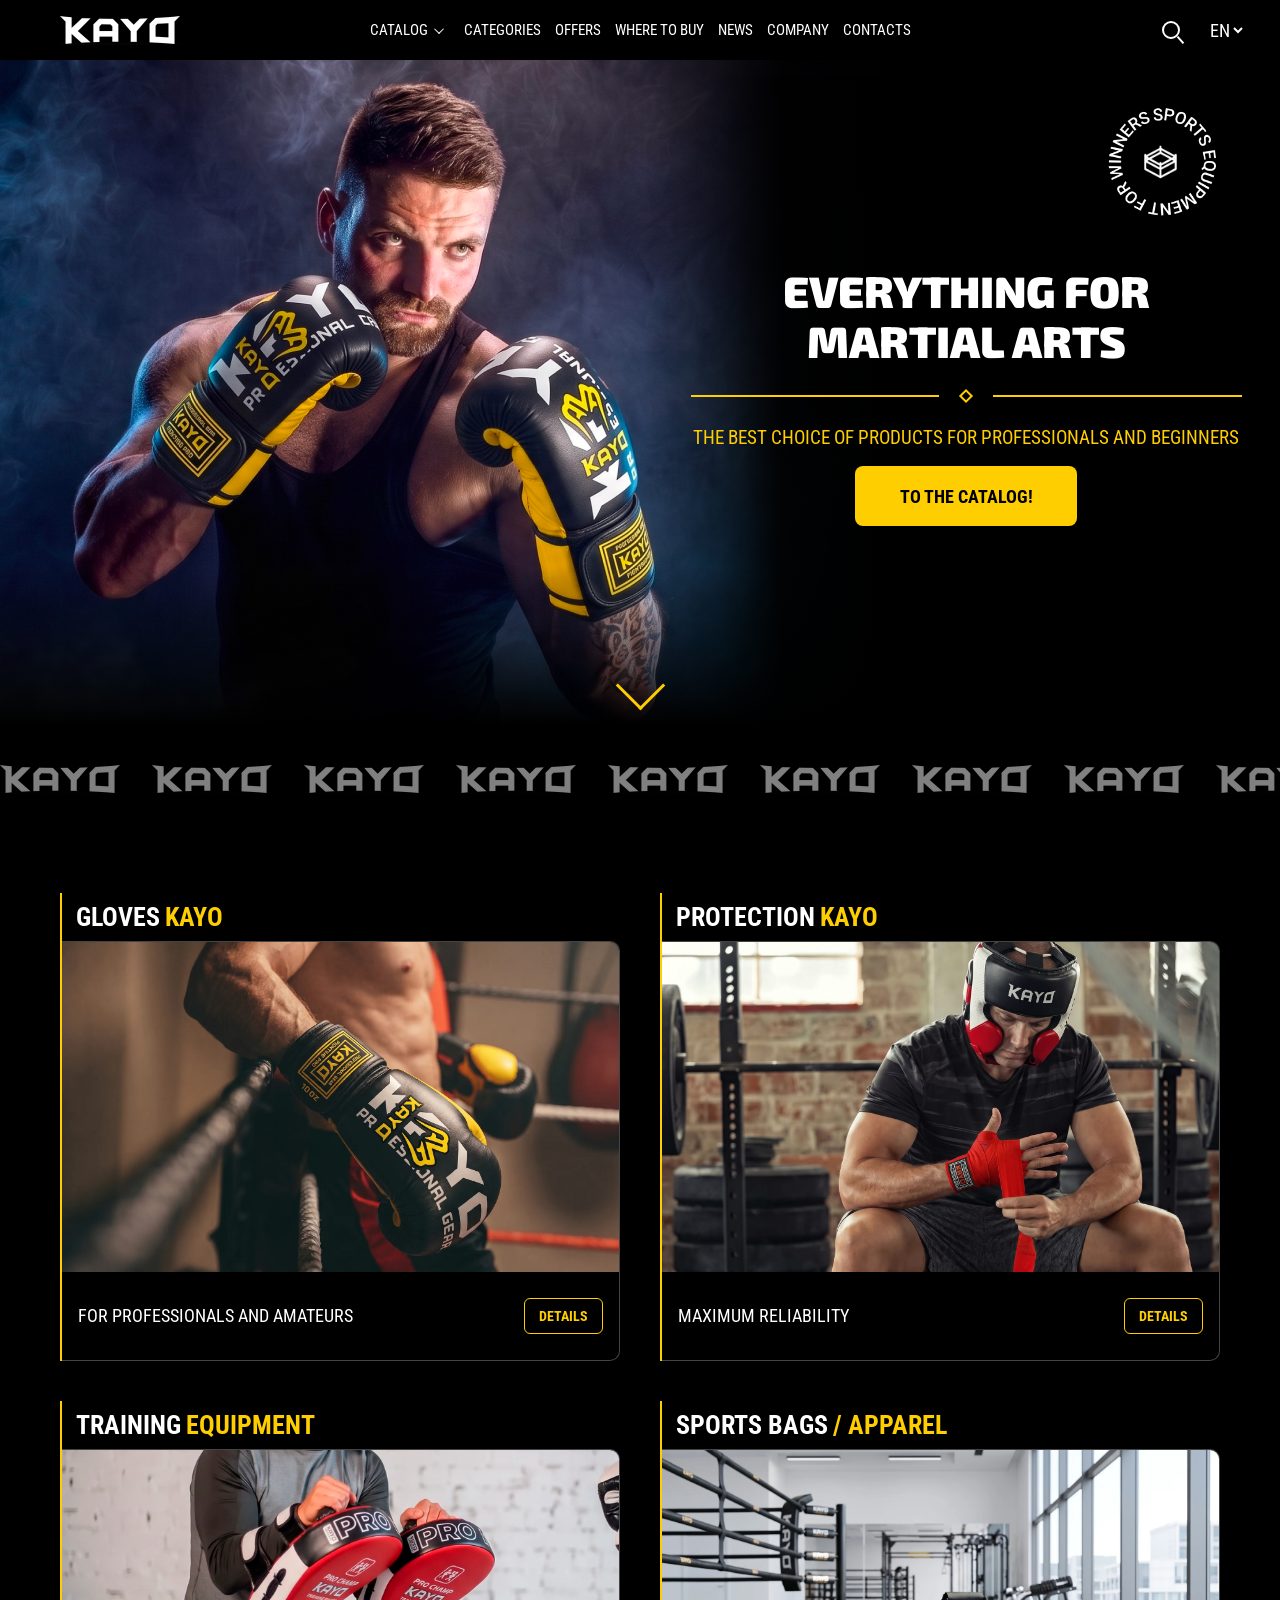
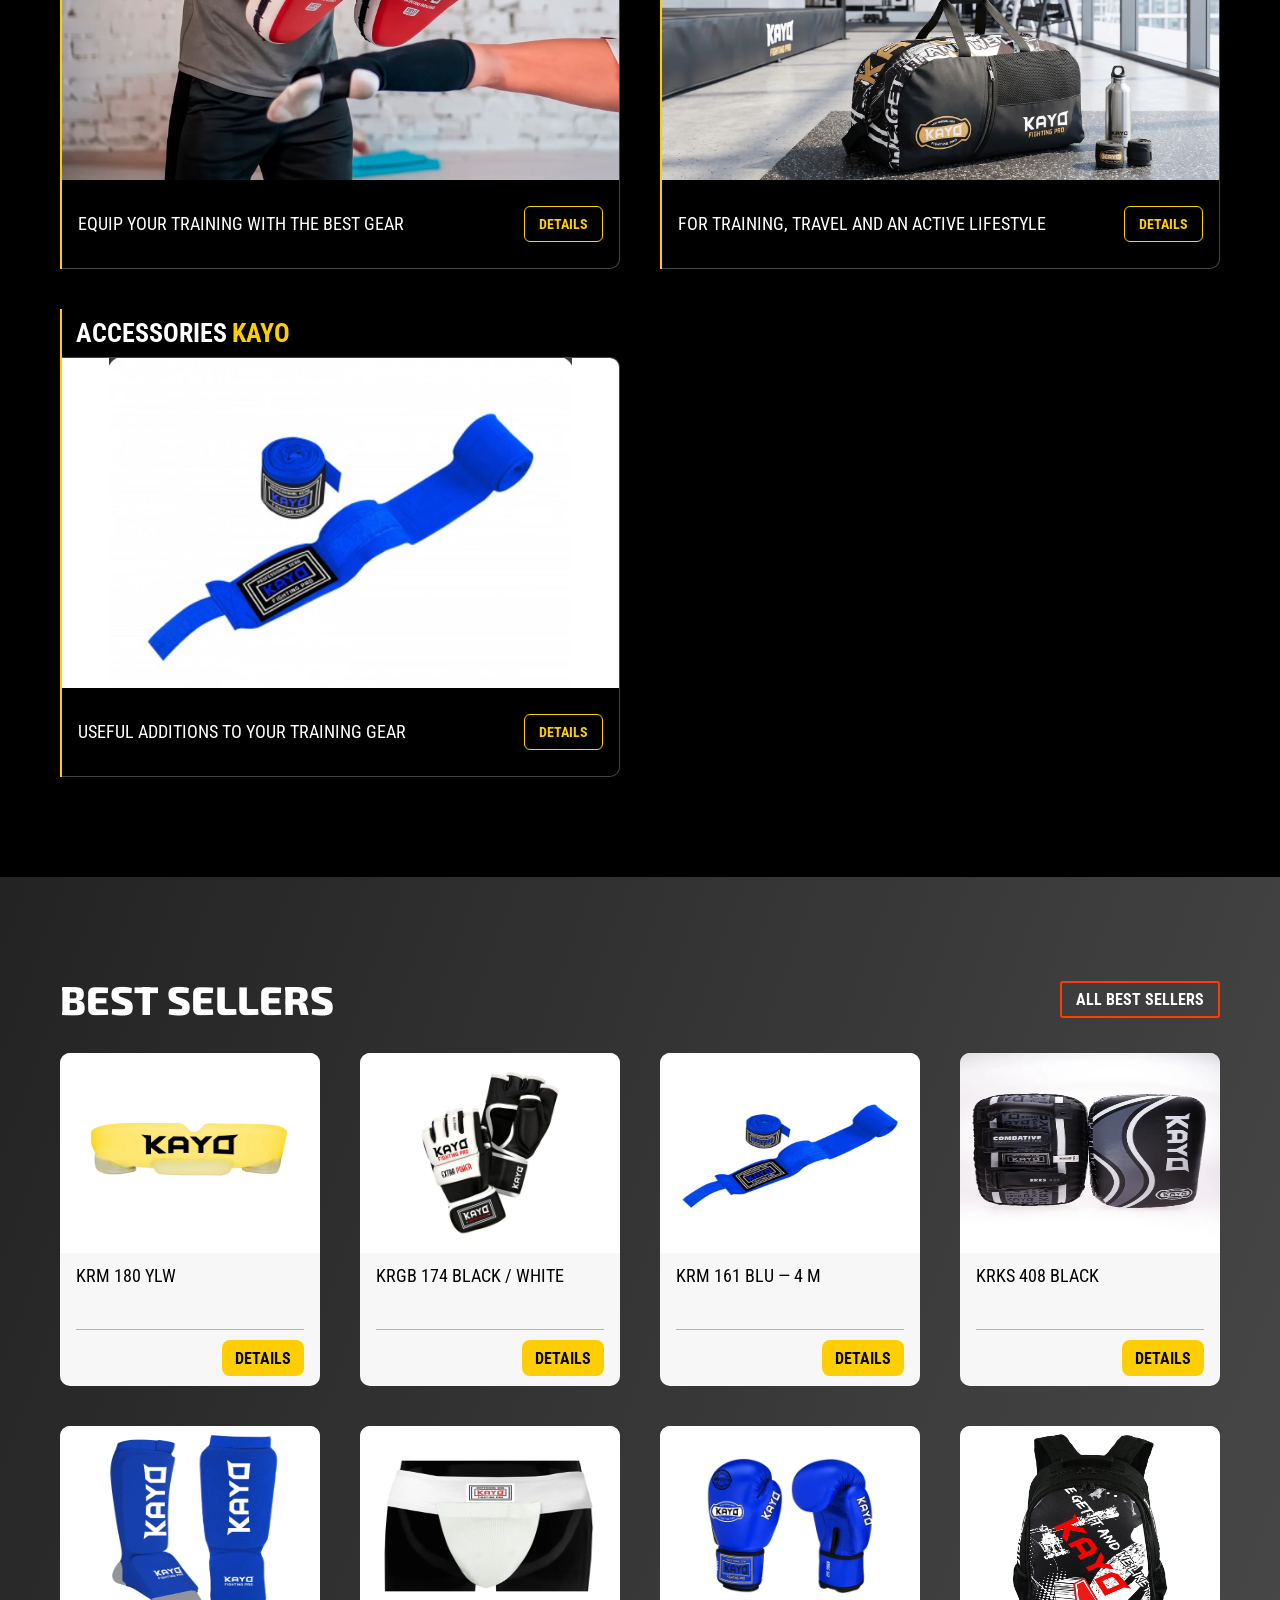
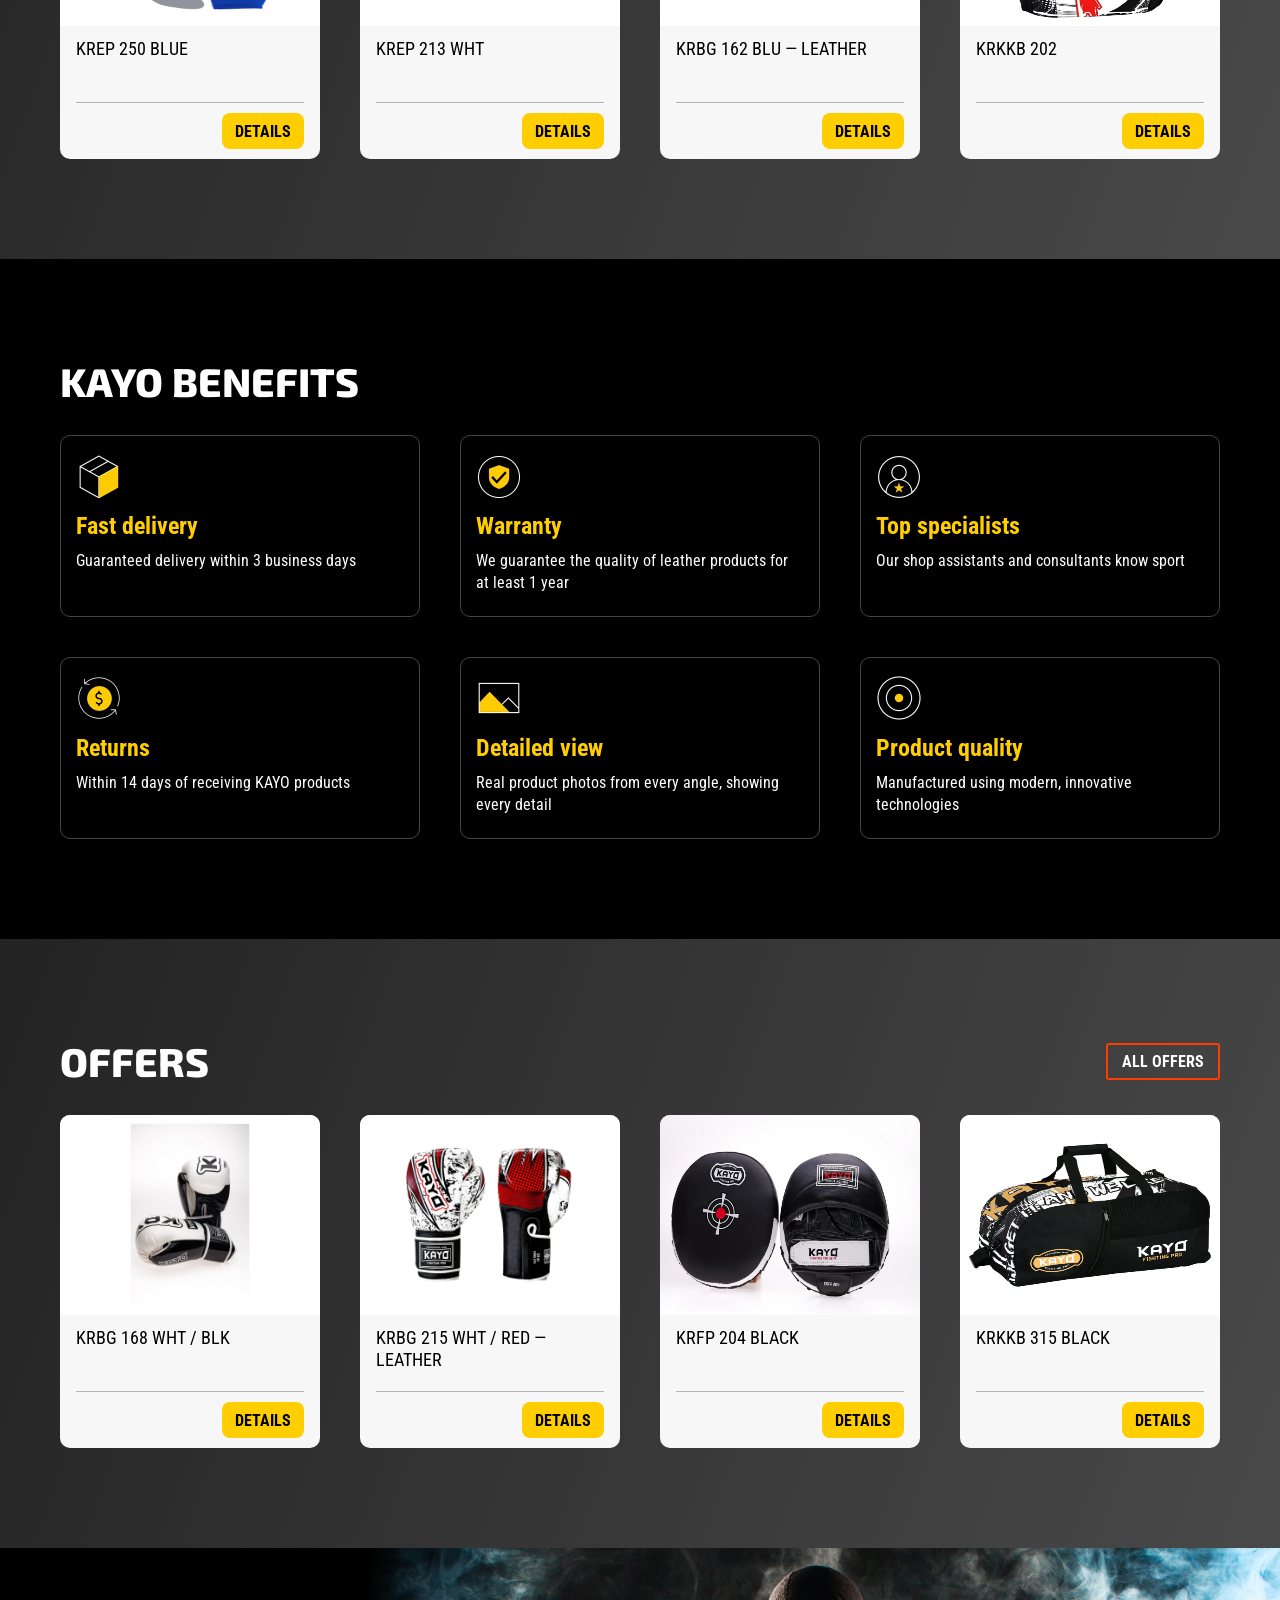
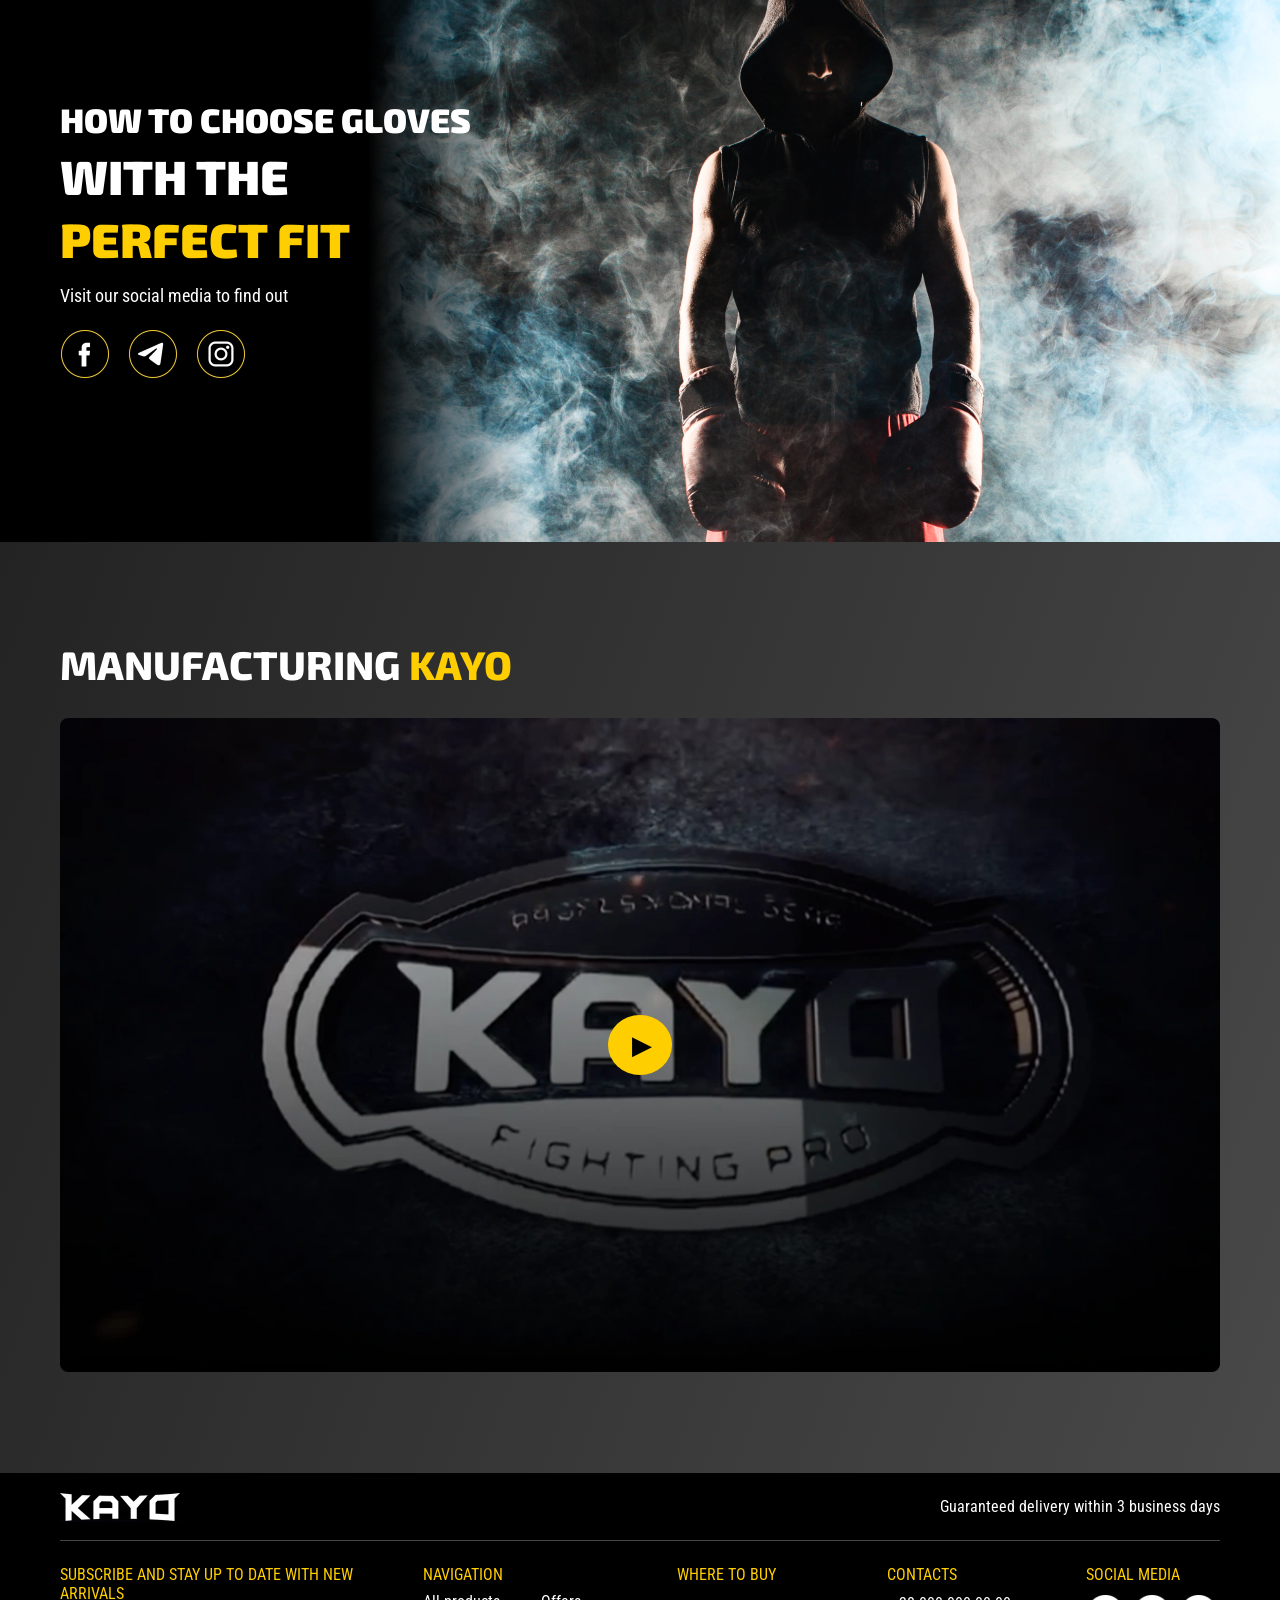
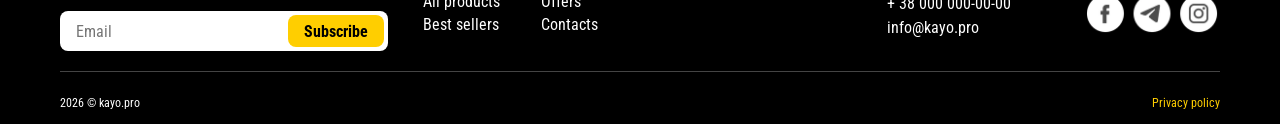
==== index.html @ 75bab612 "Update public preview from local CMS" ====
<!doctype html>
<html lang="en"><head><meta charset="UTF-8"><meta name="viewport" content="width=device-width,initial-scale=1"><title>KAYO — Fighting Pro</title><link rel="icon" href="assets/logo.webp"><link rel="preload" as="image" href="assets/figma-hero-background-clean.webp" media="(min-width: 601px)" fetchpriority="high"><link rel="preload" as="image" href="assets/figma-hero-mobile-clean.webp" media="(max-width: 600px)" fetchpriority="high"><link rel="stylesheet" href="style.css?v=4cc75f0c0b87"></head><body>
<header><a href="index.html" class="brand"><img src="assets/logo.webp" alt="KAYO" width="120" height="30" decoding="async" fetchpriority="high"></a><nav><a href="catalog.html" data-t="catalog">CATALOG</a><a href="categories.html" data-t="categoriesNav">CATEGORIES</a><a href="offers.html" data-t="sales">OFFERS</a><a href="where-to-buy.html" data-t="whereNav">WHERE TO BUY</a><a href="news.html" data-t="newsNav">NEWS</a><a href="about.html" data-t="company">COMPANY</a><a href="contact.html" data-t="contacts">CONTACTS</a></nav><span class="search" aria-hidden="true"></span><label class="language"><span class="sr-only" data-t="language">Language</span><select id="language" aria-label="Language"><option>EN</option><option>UK</option><option>CS</option><option>PL</option><option>DE</option><option>FR</option><option>ES</option></select></label><span class="hamburger" aria-hidden="true">☰</span></header>
  <main><section class="hero"><div class="ring-mark" aria-hidden="true"><img class="ring-text" decoding="async" src="assets/ring-text.png" alt=""><img class="ring-core" decoding="async" src="assets/ring-core.png" alt=""></div><div class="hero-copy"><h1><span data-t="hero1">EVERYTHING FOR</span><br><span data-t="hero2">MARTIAL ARTS</span></h1><div class="rule"><i></i></div><p data-t="heroSub">THE BEST CHOICE FOR PROFESSIONALS AND BEGINNERS</p><a class="yellow hero-cta" href="catalog.html" data-t="catalogCTA">TO CATALOG!</a></div><a href="#categories" class="down" aria-label="↓"></a></section>
<div class="marquee" aria-hidden="true"><div class="marquee-track"><div class="marquee-group"><img loading="lazy" decoding="async" src="assets/logo.webp" alt=""><img loading="lazy" decoding="async" src="assets/logo.webp" alt=""><img loading="lazy" decoding="async" src="assets/logo.webp" alt=""><img loading="lazy" decoding="async" src="assets/logo.webp" alt=""><img loading="lazy" decoding="async" src="assets/logo.webp" alt=""><img loading="lazy" decoding="async" src="assets/logo.webp" alt=""><img loading="lazy" decoding="async" src="assets/logo.webp" alt=""><img loading="lazy" decoding="async" src="assets/logo.webp" alt=""><img loading="lazy" decoding="async" src="assets/logo.webp" alt=""><img loading="lazy" decoding="async" src="assets/logo.webp" alt=""><img loading="lazy" decoding="async" src="assets/logo.webp" alt=""><img loading="lazy" decoding="async" src="assets/logo.webp" alt=""></div><div class="marquee-group"><img loading="lazy" decoding="async" src="assets/logo.webp" alt=""><img loading="lazy" decoding="async" src="assets/logo.webp" alt=""><img loading="lazy" decoding="async" src="assets/logo.webp" alt=""><img loading="lazy" decoding="async" src="assets/logo.webp" alt=""><img loading="lazy" decoding="async" src="assets/logo.webp" alt=""><img loading="lazy" decoding="async" src="assets/logo.webp" alt=""><img loading="lazy" decoding="async" src="assets/logo.webp" alt=""><img loading="lazy" decoding="async" src="assets/logo.webp" alt=""><img loading="lazy" decoding="async" src="assets/logo.webp" alt=""><img loading="lazy" decoding="async" src="assets/logo.webp" alt=""><img loading="lazy" decoding="async" src="assets/logo.webp" alt=""><img loading="lazy" decoding="async" src="assets/logo.webp" alt=""></div></div></div><section id="categories" class="categories wrap"><a class="category" id="category-gloves" href="category-gloves.html"><h3><span>Gloves</span><em>KAYO</em></h3><div class="category-body"><picture><source media="(max-width:600px)" srcset="assets/category-gloves-promo-mobile.webp"><img loading="lazy" decoding="async" src="assets/category-gloves-promo.webp" alt=""></picture><div class="category-copy"><p>For professionals and amateurs</p><span class="category-cta">Details</span></div></div></a><a class="category" id="category-protection" href="category-protection.html"><h3><span>Protection</span><em>KAYO</em></h3><div class="category-body"><picture><source media="(max-width:600px)" srcset="assets/category-protection-promo-mobile.webp"><img loading="lazy" decoding="async" src="assets/category-protection-promo.webp" alt=""></picture><div class="category-copy"><p>Maximum reliability</p><span class="category-cta">Details</span></div></div></a><a class="category" id="category-equipment" href="category-equipment.html"><h3><span>Training</span><em>equipment</em></h3><div class="category-body"><picture><source media="(max-width:600px)" srcset="assets/category-equipment-promo-mobile.webp"><img loading="lazy" decoding="async" src="assets/category-equipment-promo.webp" alt=""></picture><div class="category-copy"><p>Equip your training with the best gear</p><span class="category-cta">Details</span></div></div></a><a class="category" id="category-bags" href="category-bags.html"><h3><span>Sports bags</span><em>/ apparel</em></h3><div class="category-body"><picture><source media="(max-width:600px)" srcset="assets/category-bags-promo-mobile.webp"><img loading="lazy" decoding="async" src="assets/category-bags-promo.webp" alt=""></picture><div class="category-copy"><p>For training, travel and an active lifestyle</p><span class="category-cta">Details</span></div></div></a><a class="category" id="category-accessories" href="category-accessories.html"><h3><span>Accessories</span><em>KAYO</em></h3><div class="category-body"><picture><source media="(max-width:600px)" srcset="assets/product-2.webp"><img loading="lazy" decoding="async" src="assets/product-2.webp" alt=""></picture><div class="category-copy"><p>Useful additions to your training gear</p><span class="category-cta">Details</span></div></div></a></section>
<section id="hits" class="products gradient"><div class="wrap"><div class="section-heading"><h2 data-t="hits">Best sellers</h2><a class="outline" href="catalog.html" data-t="allHits">All best sellers</a></div><div class="product-grid" id="hit-cards" tabindex="0"><article class="product"><img loading="lazy" decoding="async" src="assets/product-0.webp" alt=""><div class="product-info"><p>KAYO yellow mouthguard</p><div class="product-action"><a class="yellow" href="catalog.html?product=catalog-protection-krm-180-ylw#protection">Details</a></div></div></article><article class="product"><img loading="lazy" decoding="async" src="assets/product-1.webp" alt=""><div class="product-info"><p>MMA, hand-to-hand, synthetic leather</p><div class="product-action"><a class="yellow" href="catalog.html?product=catalog-gloves-krgb-174-blk-wht-mma#gloves">Details</a></div></div></article><article class="product"><img loading="lazy" decoding="async" src="assets/product-2.webp" alt=""><div class="product-info"><p>Blue cotton boxing hand wraps</p><div class="product-action"><a class="yellow" href="catalog.html?product=catalog-protection-krm-161-blu#protection">Details</a></div></div></article><article class="product"><img loading="lazy" decoding="async" src="assets/product-3.webp" alt=""><div class="product-info"><p>Black synthetic leather kick pad</p><div class="product-action"><a class="yellow" href="catalog.html?product=catalog-equipment-krks-408#equipment">Details</a></div></div></article><article class="product"><img loading="lazy" decoding="async" src="assets/product-4.webp" alt=""><div class="product-info"><p>Blue shin and instep guards</p><div class="product-action"><a class="yellow" href="catalog.html?product=catalog-protection-krep-250-blue#protection">Details</a></div></div></article><article class="product"><img loading="lazy" decoding="async" src="assets/product-5.webp" alt=""><div class="product-info"><p>Groin guard for taekwondo</p><div class="product-action"><a class="yellow" href="catalog.html?product=catalog-protection-krep-213-wht#protection">Details</a></div></div></article><article class="product"><img loading="lazy" decoding="async" src="assets/product-6.webp" alt=""><div class="product-info"><p>Competition boxing gloves</p><div class="product-action"><a class="yellow" href="catalog.html?product=catalog-gloves-krbg-162-blu-leather#gloves">Details</a></div></div></article><article class="product"><img loading="lazy" decoding="async" src="assets/product-7.webp" alt=""><div class="product-info"><p>KAYO black backpack</p><div class="product-action"><a class="yellow" href="catalog.html?product=catalog-bags-krkkb-202#bags">Details</a></div></div></article></div></div></section>
<section class="benefits wrap"><h2 data-t="benefits">KAYO benefits</h2><div class="benefit-grid" tabindex="0"><article class="benefit"><img loading="lazy" decoding="async" src="assets/benefit-0.webp" alt=""><h3>Fast delivery</h3><p>Guaranteed delivery within 3 business days</p></article><article class="benefit"><img loading="lazy" decoding="async" src="assets/benefit-1.webp" alt=""><h3>Warranty</h3><p>We guarantee the quality of leather products for at least 1 year</p></article><article class="benefit"><img loading="lazy" decoding="async" src="assets/benefit-2.webp" alt=""><h3>Top specialists</h3><p>Our shop assistants and consultants know sport</p></article><article class="benefit"><img loading="lazy" decoding="async" src="assets/benefit-3.webp" alt=""><h3>Returns</h3><p>Within 14 days of receiving KAYO products</p></article><article class="benefit"><img loading="lazy" decoding="async" src="assets/benefit-4.webp" alt=""><h3>Detailed view</h3><p>Real product photos from every angle, showing every detail</p></article><article class="benefit"><img loading="lazy" decoding="async" src="assets/benefit-5.webp" alt=""><h3>Product quality</h3><p>Manufactured using modern, innovative technologies</p></article></div></section>
<section id="sales" class="products gradient"><div class="wrap"><div class="section-heading"><h2 data-t="sales">Offers</h2><a class="outline" href="offers.html" data-t="allSales">All offers</a></div><div class="product-grid" id="sale-cards" tabindex="0"><article class="product"><img loading="lazy" decoding="async" src="assets/catalog-gloves/krbg-168-wht-blk.webp" alt="KRBG 168 WHT / BLK"><div class="product-info"><p>KRBG 168 WHT / BLK</p><div class="product-action"><a class="yellow" href="catalog.html?product=catalog-gloves-krbg-168-wht-blk#gloves">Details</a></div></div></article><article class="product"><img loading="lazy" decoding="async" src="assets/catalog-gloves/krbg-215-wht-red-leather.webp" alt="KRBG 215 WHT / RED — LEATHER"><div class="product-info"><p>KRBG 215 WHT / RED — LEATHER</p><div class="product-action"><a class="yellow" href="catalog.html?product=catalog-gloves-krbg-215-wht-red-leather#gloves">Details</a></div></div></article><article class="product"><img loading="lazy" decoding="async" src="assets/catalog-equipment/krfp-204.webp" alt="KRFP 204 BLACK"><div class="product-info"><p>KRFP 204 BLACK</p><div class="product-action"><a class="yellow" href="catalog.html?product=catalog-equipment-krfp-204#equipment">Details</a></div></div></article><article class="product"><img loading="lazy" decoding="async" src="assets/catalog-bags/krkkb-315.webp" alt="KRKKB 315 BLACK"><div class="product-info"><p>KRKKB 315 BLACK</p><div class="product-action"><a class="yellow" href="catalog.html?product=catalog-bags-krkkb-315#bags">Details</a></div></div></article></div></div></section>
<section class="story"><div class="story-copy"><h2><span data-t="story1">How to choose gloves</span><br><span data-t="story2">with the</span><br><em data-t="story3">perfect fit</em></h2><p data-t="storySub">Visit our social media to find out</p><picture><source media="(max-width:600px)" srcset="assets/social-mobile.webp"><img loading="lazy" decoding="async" src="assets/social.webp" alt="Facebook · Telegram · Instagram"></picture></div></section>
<section id="production" class="production gradient"><div class="wrap"><h2><span data-t="production">Manufacturing</span> <em>KAYO</em></h2><div class="video" role="img" data-alt="videoTBD"><img loading="lazy" decoding="async" src="assets/video.webp" alt="KAYO Fighting Pro"></div></div></section></main>
<footer class="wrap" id="contacts"><div class="footer-top"><picture><source media="(max-width:600px)" srcset="assets/footer-logo.webp"><img loading="lazy" decoding="async" src="assets/logo.webp" alt="KAYO"></picture><p data-t="deliveryText">Guaranteed delivery within 3 business days</p></div><div class="footer-main"><div class="subscribe"><p data-t="subscribeTitle">Subscribe and stay up to date with new arrivals</p><div class="email"><input type="email" data-placeholder="email" aria-label="Email"><button type="button" class="yellow" disabled data-t="subscribe">Subscribe</button></div></div><div class="footer-nav"><h3 data-t="navigation">Navigation</h3><div><a href="catalog.html" data-t="allProducts">All products</a><a href="offers.html" data-t="sales">OFFERS</a><a href="#hits" data-t="hits">Best sellers</a><a href="#contacts" data-t="contacts">CONTACTS</a></div></div><div class="where"><h3><a href="where-to-buy.html" data-t="whereNav">Where to buy</a></h3></div><div class="contact"><h3 data-t="contacts">Contacts</h3><p>+ 38 000 000-00-00<br>info@kayo.pro</p></div><div class="social-footer"><h3 data-t="social">Social media</h3><img loading="lazy" decoding="async" src="assets/social-footer.webp" alt="Facebook · Telegram · Instagram"></div></div><div class="footer-bottom"><span>2026 © kayo.pro</span><span data-t="privacy">Privacy policy</span></div></footer><script defer src="offers-data.js?v=32c1d04781d4"></script><script src="cms-data.js?v=5683683649b1"></script><script defer src="app.js?v=4a41f36359a1"></script><script defer src="navigation.js?v=30a6746190f9"></script></body></html>
---- style.css ----
*{box-sizing:border-box}html{scroll-behavior:smooth}body{margin:0;background:#000;color:#fff;font-family:'Arial Narrow','Roboto Condensed',Arial,sans-serif;font-stretch:condensed}a{color:inherit;text-decoration:none}button,input,select{font:inherit}button:disabled{opacity:1;color:#000;cursor:default}em{font-style:normal;color:#ffce00}h1,h2,h3,p{margin:0}h2{font-family:Bahnschrift,'Arial Narrow',Arial,sans-serif;font-size:40px;font-weight:700;text-transform:uppercase;line-height:1.2}.wrap{width:calc(100% - 120px);max-width:1500px;margin:auto}.gradient{background:linear-gradient(110deg,#232323,#494949)}header{height:60px;padding:0 34px 0 60px;display:flex;align-items:center;gap:25px;background:#000}header .brand{margin-right:auto;line-height:0}header nav{display:flex;gap:23px;align-items:center;text-transform:uppercase;white-space:nowrap;font-size:18px}.language select{background:#000;color:white;border:0;padding:5px 0;cursor:pointer;font-size:18px}.hamburger{display:none}.search{width:18px;height:18px;border:2px solid #fff;border-radius:50%;position:relative;margin-right:8px}.search:after{content:'';width:9px;height:2px;background:white;position:absolute;transform:rotate(48deg);right:-7px;bottom:-4px}.hero{height:710px;position:relative;background:url('assets/hero.webp') left top/887px 651px no-repeat}.ring{position:absolute;right:7%;top:85px;width:47px;height:46px}.hero-copy{position:absolute;right:60px;top:200px;width:548px;text-align:center}.hero h1{font-family:Bahnschrift,'Arial Narrow',Arial,sans-serif;font-weight:900;font-size:50px;line-height:1.08;text-transform:uppercase}.rule{height:2px;background:#ffcf00;margin:25px 0}.rule i{position:relative;display:block;background:#000;width:48px;height:14px;margin:auto;top:-6px}.rule i:after{content:'';width:8px;height:8px;border:2px solid #ffce00;display:block;transform:rotate(45deg);position:absolute;left:18px;top:1px}.hero p{font-size:20px;line-height:1.25;color:#ffce00;text-transform:uppercase;margin-bottom:16px}.yellow{background:#ffce00;border:0;border-radius:8px;color:#000;font-weight:700;display:inline-flex;align-items:center;justify-content:center}.hero-cta{min-width:222px;min-height:60px;padding:10px 20px;font-size:18px;text-transform:uppercase}.down{position:absolute;bottom:22px;left:calc(50% - 17px);width:35px;height:35px;transform:rotate(45deg);border-bottom:3px solid #ffce00;border-right:3px solid #ffce00}.marquee{height:108px;display:flex;align-items:center;justify-content:space-around;overflow:hidden;gap:32px;padding:0 16px}.marquee img{width:120px;opacity:.5;flex:none}.categories{display:grid;grid-template-columns:repeat(3,minmax(0,1fr));gap:40px;padding-top:60px;padding-bottom:100px}.category{border-left:2px solid #ffce00;min-width:0}.category h3{height:48px;font-size:26px;text-transform:uppercase;display:flex;align-items:center;gap:5px;padding-left:14px;white-space:nowrap;font-weight:700}.category-body{height:290px;border:1px solid #444;border-left:0;border-radius:0 10px 10px 0;overflow:hidden;background:#000}.category img{display:block;width:100%;height:240px;object-fit:fill}.category p{font-size:18px;line-height:22px;text-transform:uppercase;padding:0 14px;min-height:48px;display:flex;align-items:center}.category .mobile-copy{display:none}.products{padding:100px 0}.section-heading{display:flex;align-items:center;justify-content:space-between;margin-bottom:32px;gap:12px}.outline{border:2px solid #ff3d00;border-radius:3px;padding:7px 14px;font-weight:700;font-size:16px;text-transform:uppercase;white-space:nowrap}.product-grid{display:grid;grid-template-columns:repeat(4,minmax(0,1fr));gap:40px}.product{border-radius:10px;overflow:hidden;background:#f7f7f7;color:#000;min-width:0;position:relative}.product img{width:100%;height:200px;object-fit:fill;display:block;background:#fff}.product-info{height:133px;padding:12px 16px 10px;display:flex;flex-direction:column}.product p{font-size:18px;line-height:22px;text-transform:uppercase;min-height:56px}.product-action{border-top:1px solid #b5b5b5;padding-top:10px;display:flex;justify-content:flex-end;margin-top:auto}.product-action span{font-size:16px;min-height:36px;padding:6px 13px;text-transform:uppercase}.benefits{padding-top:100px;padding-bottom:100px}.benefits h2{margin-bottom:32px}.benefit-grid{display:grid;grid-template-columns:repeat(3,minmax(0,1fr));gap:40px}.benefit{height:182px;border:1px solid #444;border-radius:10px;padding:18px 15px}.benefit img{display:block;width:47px;height:46px;margin-bottom:14px}.benefit h3{color:#ffce00;font-size:24px;margin-bottom:12px;line-height:1}.benefit p{font-size:16px;line-height:22px}.story{height:594px;background:#000 url('assets/story.webp') right top/auto 594px no-repeat;position:relative}.story-copy{position:absolute;left:60px;top:135px;text-align:center;width:443px}.story h2{font-family:Bahnschrift,'Arial Narrow',sans-serif;font-size:48px;line-height:1.3;font-weight:900}.story h2>span:first-child{font-size:36px}.story p{font-size:18px;margin:15px 0 24px}.story picture img{width:187px;height:50px;object-fit:contain}.production{padding:100px 0}.production h2{margin-bottom:32px}.video img{display:block;width:100%;aspect-ratio:1246/703;object-fit:cover;border-radius:8px}footer{font-size:16px}.footer-top{min-height:102px;display:flex;align-items:center;gap:30px;border-bottom:1px solid #444}.footer-top picture img{width:120px;display:block}.footer-top p{margin-left:auto}.footer-main{display:grid;grid-template-columns:1.5fr 1fr .8fr .75fr .6fr;gap:35px;padding:24px 0 20px;border-bottom:1px solid #444}footer h3, .subscribe>p{font-size:16px;font-weight:400;text-transform:uppercase;color:#ffce00;margin-bottom:8px}.email{height:40px;border-radius:8px;background:#fff;display:flex;padding:4px}.email input{width:0;flex:1;min-width:0;border:0;padding-left:12px;background:white}.email button{padding:0 16px;font-size:16px}.footer-nav>div{display:grid;grid-template-columns:1fr 1fr;gap:4px 16px}.contact p{line-height:24px}.social-footer img{width:137px;height:42px;object-fit:contain}.footer-bottom{display:flex;justify-content:space-between;padding:24px 0 32px;font-size:12px}.footer-bottom span:last-child{color:#ffce00}.sr-only{position:absolute;width:1px;height:1px;padding:0;overflow:hidden;clip:rect(0,0,0,0)}:focus-visible{outline:2px solid #ffce00;outline-offset:4px}
@media(min-width:601px) and (max-width:1150px){header{padding:0 30px;gap:15px}header nav{gap:12px;font-size:14px}.wrap{width:calc(100% - 60px)}.hero-copy{right:30px;width:48%;top:200px}.hero h1{font-size:40px}.hero{background-size:auto 651px;background-position:-130px top}.category h3{font-size:20px}.categories{gap:24px}.category p{font-size:16px}.product-grid{gap:20px}.product p{font-size:16px}.benefit-grid{gap:20px}.benefit{height:auto;min-height:182px}.footer-main{gap:16px}.footer-top{gap:20px}.footer-top p{max-width:40%}.story-copy{left:30px;width:40%}.story h2{font-size:40px}}
@media(max-width:600px){.wrap{width:calc(100% - 32px)}header{height:58px;padding:0 16px;gap:24px}header nav{display:none}.brand img{width:120px;height:30px}.language{order:1}.search{order:2;margin:0}.hamburger{display:block;order:3;font-size:26px;line-height:1}.hero{height:568px;background-image:linear-gradient(to bottom,transparent 180px,#000 460px),url('assets/figma-hero-mobile-clean.webp');background-size:100% 470px,100% auto;background-position:top;background-repeat:no-repeat}.ring{width:33px;height:33px;right:48px;top:40px}.hero-copy{left:16px;right:16px;width:auto;top:274px}.hero h1{font-size:30px;line-height:1.24}.rule{margin:12px 0 15px}.hero p{font-size:18px;line-height:22px;max-width:320px;margin:0 auto 16px}.hero-cta{min-height:60px}.down{bottom:32px}.marquee{height:86px;gap:32px;justify-content:flex-start}.marquee img{width:84px}.categories{display:flex;flex-direction:column;gap:30px;padding-top:40px;padding-bottom:60px}.category h3{height:48px;font-size:26px;padding-left:14px;gap:4px}.category-body{height:258px}.category img{height:210px;object-fit:fill}.category p{height:48px;font-size:18px;line-height:22px;padding:0 14px}.category .desktop-copy{display:none}.category .mobile-copy{display:flex}.products{padding:54px 0 58px}.section-heading{margin-bottom:12px;gap:8px}h2{font-size:28px}.outline{font-size:16px;padding:5px 4px;line-height:16px}.product-grid{display:flex;gap:10px;overflow-x:auto;scrollbar-width:none;margin-right:-16px;padding-right:16px;scroll-snap-type:x mandatory}.product-grid::-webkit-scrollbar,.benefit-grid::-webkit-scrollbar{display:none}.product{flex:0 0 260px;scroll-snap-align:start}.product img{height:200px;object-fit:fill}.product-info{height:125px;padding:12px 15px 10px}.product p{font-size:18px;line-height:22px}.product-action{padding-top:10px}#hits .product{border:1px solid #ffce00}#hits .product-info{height:124px}#hits .product img{height:199px}.benefits{padding-top:54px;padding-bottom:58px}.benefits h2{margin-bottom:12px}.benefit-grid{display:flex;overflow-x:auto;gap:10px;scrollbar-width:none;margin-right:-16px;padding-right:16px;scroll-snap-type:x mandatory}.benefit{flex:0 0 314px;height:182px;scroll-snap-align:start;padding:18px 15px}.benefit h3{font-size:24px}.story{height:796px;background-image:linear-gradient(to bottom,transparent 280px,#000 470px),url('assets/story-mobile.webp');background-position:top;background-size:100% 550px,100% auto;background-repeat:no-repeat}.story-copy{left:16px;right:16px;width:auto;top:386px}.story h2{font-size:42px;line-height:1.25}.story h2>span:first-child{font-size:29px}.story p{margin:12px 0 16px;font-size:18px}.story picture img{width:169px;height:50px}.production{padding:54px 0 58px}.production h2{font-size:28px;white-space:nowrap;margin-bottom:12px}.video img{aspect-ratio:328/185}.footer-top{padding:20px 0 16px;display:flex;flex-direction:column;gap:12px;min-height:154px}.footer-top picture img{width:144px;height:70px;object-fit:contain}.footer-top p{margin:0;text-align:center;font-size:16px;line-height:22px;max-width:290px}.footer-nav{display:none}.footer-main{display:grid;grid-template-columns:1fr 1fr;gap:0;padding:20px 0 0;border:0;text-align:center}.where{grid-column:1;grid-row:1}.contact{grid-column:2;grid-row:1}.contact p{font-size:16px}.social-footer{grid-column:1/3;grid-row:2;padding:16px 0;border-bottom:1px solid #444}.social-footer h3{display:none}.social-footer img{height:42px}.subscribe{grid-column:1/3;grid-row:3;padding-top:16px}.subscribe>p{color:white;text-transform:none;font-size:16px;margin-bottom:10px}.email{height:40px}.footer-bottom{flex-direction:column-reverse;align-items:center;gap:16px;padding:12px 0 30px}.footer-bottom span:last-child{text-decoration:underline}.footer-bottom{font-size:12px}}
@media(prefers-reduced-motion:reduce){html{scroll-behavior:auto}}
h1,h2{font-stretch:normal}.hero{background-size:755px 651px}.hero:before{content:'';position:absolute;left:685px;top:0;width:70px;height:651px;background:linear-gradient(90deg,transparent,#000)}h2{line-height:44px}.footer-top{min-height:68px}.footer-main{padding-top:24px;padding-bottom:20px}.footer-bottom{padding-bottom:16px}.story-copy{top:135px}.story h2{font-stretch:normal}.story h2>span:first-child{font-size:34px}.production{padding-bottom:101px}
@media(min-width:601px) and (max-width:1150px){.hero{background-size:755px 651px}.hero:before{left:555px}}
@media(max-width:600px){h2{line-height:34px}.hero{background-size:100% 470px,100% auto}.hero:before{display:none}.hero h1{font-size:30px}.products{padding-bottom:62px}.benefits{padding-bottom:55px}.story{height:587px;background-size:100% 450px,100% auto;background-image:linear-gradient(to bottom,transparent 210px,#000 292px),url('assets/story-mobile.webp')}.story-copy{top:285px}.story h2{font-size:42px;line-height:1.25}.story h2>span:first-child{font-size:28px}.story p{margin:12px 0 16px}.production{padding-bottom:58px}.footer-top{min-height:154px}.footer-bottom{padding-bottom:30px}.footer-main{padding-top:20px;padding-bottom:0}.section-heading h2{font-size:27px}.section-heading .outline{font-size:14px}.category h3{font-size:25px}}
@font-face{font-family:RobotoCondensed;src:url('assets/RobotoCondensed.ttf') format('truetype');font-weight:100 900;font-display:swap}@font-face{font-family:Exo2;src:url('assets/Exo2.ttf') format('truetype');font-weight:100 900;font-display:swap}body{font-family:RobotoCondensed,'Arial Narrow',sans-serif;font-stretch:normal}h1,h2,.hero h1,.story h2{font-family:Exo2,Arial,sans-serif;font-weight:800}.hero h1{font-size:50px;font-weight:900}.story h2{font-weight:900}.video{position:relative}.video:after{content:'▶';position:absolute;left:50%;top:50%;transform:translate(-50%,-50%);width:60px;height:60px;border-radius:50%;background:#ffce00;color:#000;display:grid;place-items:center;font:26px Arial;padding-left:4px}header nav{gap:23px}.story{background-position:right top}.story:before{content:'';position:absolute;left:450px;top:0;width:90px;height:100%;background:linear-gradient(90deg,#000,transparent)}.category h3{font-size:26px}
@media(max-width:600px){.hero h1{font-size:30px}.hero-copy{top:274px}.story:before{display:none}.story h2{font-size:42px}.story h2>span:first-child{font-size:28px}.section-heading h2{font-size:28px}.section-heading .outline{font-size:16px}.footer-top{gap:8px;padding-top:20px;padding-bottom:16px}.footer-top picture img{height:64px}.footer-main{padding-top:16px}.social-footer{padding:12px 0}.footer-bottom{padding-bottom:20px;gap:12px}.subscribe{padding-top:16px}.subscribe>p{font-size:16px}.category h3{font-size:26px}}
.hero h1{line-height:1.14}.footer-bottom{padding-bottom:14px}
@media(min-width:601px) and (max-width:1000px){header nav{display:none}.wrap{width:calc(100% - 48px)}.categories{grid-template-columns:repeat(2,minmax(0,1fr))}.category h3{font-size:24px}.product-grid{grid-template-columns:repeat(2,minmax(0,1fr))}.benefit-grid{grid-template-columns:repeat(2,minmax(0,1fr))}.footer-main{grid-template-columns:repeat(3,minmax(0,1fr))}.footer-top p{font-size:14px}.footer-top{gap:16px}.story-copy{width:40%;left:24px}.story h2{font-size:34px}.story h2>span:first-child{font-size:25px}.hero h1{font-size:36px}.hero-copy{right:24px}.category img{object-fit:contain}.category-body{background:#000}.production h2{font-size:34px}}
@media(max-width:600px){.hero h1{line-height:1.24}.footer-bottom{padding-bottom:14px}.footer-top{padding-top:16px}.products#hits{padding-bottom:63px}.production{padding-bottom:57px}html:not([lang=uk]) .section-heading h2{font-size:24px}html:not([lang=uk]) .section-heading .outline{font-size:14px;white-space:normal;max-width:98px;text-align:center}html:not([lang=uk]) .story h2{font-size:34px}html:not([lang=uk]) .story h2>span:first-child{font-size:24px}html:not([lang=uk]) .product p{font-size:16px;line-height:20px}html:not([lang=uk]) .category h3{font-size:24px}html:not([lang=uk]) .production h2{font-size:26px}}
@media(max-width:600px){.footer-bottom{padding-bottom:8px}}
@media(max-width:600px){header .hamburger{background:none;border:0;color:#fff;padding:0;cursor:pointer}header.menu-open nav{display:flex;position:absolute;left:0;right:0;top:58px;background:#080808;border-top:1px solid #333;flex-direction:column;align-items:flex-start;padding:22px 24px;gap:16px;z-index:30;font-size:16px}}
@media(min-width:1001px){header{gap:18px}header nav{gap:14px;font-size:15px}}
@media(min-width:1001px){header{position:relative}header nav{position:absolute;left:50%;transform:translateX(-50%)}header .search{margin-left:auto}}
@media(min-width:761px) and (max-width:1000px){header{padding:0 20px;gap:10px;position:relative}header nav{display:flex;position:absolute;left:50%;transform:translateX(-50%);gap:8px;font-size:11px}.search{margin-left:auto}.language{margin-left:0}.language select{font-size:14px}}
@media(min-width:601px) and (max-width:760px){header{padding:0 20px}.hamburger{display:block;background:none;border:0;color:#fff;font-size:25px}.language{margin-left:auto}header.menu-open nav{display:flex;position:absolute;left:0;right:0;top:60px;background:#080808;border-top:1px solid #333;flex-direction:column;align-items:flex-start;padding:22px 24px;gap:16px;z-index:30;font-size:16px}}

/* Approved continuous hero and logo motion. */
.ring-mark{position:absolute;width:110px;height:110px;right:5.2%;top:56px}
.ring-text,.ring-core{position:absolute;display:block;object-fit:contain}
.ring-text{inset:0;width:100%;height:100%;animation:kayo-ring-spin 14s linear infinite;transform-origin:50% 50%;will-change:transform}
.ring-core{left:50%;top:50%;width:34%;height:34%;transform:translate(-50%,-50%)}
.marquee{display:block;padding:0;overflow:hidden}
.marquee-track{display:flex;width:max-content;height:100%;align-items:center;animation:kayo-logo-run 24s linear infinite;will-change:transform}
.marquee-group{display:flex;align-items:center;gap:32px;padding-right:32px}
.marquee-group img{width:120px;opacity:.5;flex:none}
@keyframes kayo-ring-spin{to{transform:rotate(360deg)}}
@keyframes kayo-logo-run{to{transform:translateX(-50%)}}
@media(max-width:600px){.ring-mark{width:84px;height:84px;right:24px;top:24px}.marquee-group img{width:84px}}
@media(prefers-reduced-motion:reduce){.ring-text,.marquee-track{animation-play-state:paused}}

/* Hero uses a direct crop from KAYO/Group 2258.png without horizontal distortion. */
@media(min-width:1151px){.hero{background-size:auto 651px}.hero:before{left:650px}.hero-copy{right:60px;width:548px}}

/* Preserve the 1366 px Figma hero proportions on wider desktop screens. */
@media(min-width:1367px){
  .hero{height:47.657vw;background-size:auto 47.657vw}
  .hero:before{left:47.584vw;width:5.124vw;height:47.657vw}
  .ring-mark{width:8.053vw;height:8.053vw;right:5.2%;top:4.1vw}
  .hero-copy{right:4.392vw;top:14.641vw;width:40.117vw}
  .hero h1{font-size:3.66vw}
  .rule{margin:1.83vw 0}
  .hero p{font-size:1.464vw;margin-bottom:1.171vw}
  .hero-cta{min-width:16.252vw;min-height:4.392vw;padding:.732vw 1.464vw;font-size:1.318vw}
  .down{bottom:1.61vw;left:calc(50% - 1.281vw);width:2.562vw;height:2.562vw}
}

/* VERIFIED Figma exports: frame 343:2368, hero group 343:3117, story group 347:6852. */
@media(min-width:601px){
  .hero{
    background-image:url('assets/figma-hero-background-clean.webp');
    background-position:left -15px;
    background-repeat:no-repeat;
    background-size:880px 665px;
  }
  .hero:before{display:none}
  .story{
    background-image:url('assets/figma-story-background.webp');
    background-position:right top;
    background-repeat:no-repeat;
    background-size:911px 594px;
  }
  .story:before{display:none}
}

@media(min-width:1367px){
  .hero{
    background-position:left -1.098vw;
    background-size:64.422vw 48.682vw;
  }
}

/* Catalog navigation: desktop hover/focus dropdown and mobile accordion. */
header{position:relative;z-index:50}
header nav.site-nav{overflow:visible}
.catalog-nav{position:relative;display:flex;align-items:center;white-space:nowrap}
.catalog-main-link{display:inline-flex;align-items:center}
.catalog-toggle{width:22px;height:30px;padding:0;border:0;background:transparent;color:#fff;cursor:pointer;display:grid;place-items:center}
.catalog-toggle span{width:7px;height:7px;border-right:1.5px solid currentColor;border-bottom:1.5px solid currentColor;transform:rotate(45deg) translate(-1px,-1px);transition:transform .18s ease}
.catalog-dropdown{position:absolute;top:calc(100% + 15px);left:-18px;width:244px;padding:9px 0;background:#080808;border-top:2px solid #ffce00;box-shadow:0 14px 30px rgba(0,0,0,.45);opacity:0;visibility:hidden;transform:translateY(-6px);transition:opacity .16s ease,transform .16s ease,visibility .16s;z-index:80}
.catalog-dropdown a{display:block;padding:11px 18px;font-size:15px;line-height:1.15;text-transform:uppercase;color:#fff;white-space:normal}
.catalog-dropdown a:hover,.catalog-dropdown a:focus-visible{background:#ffce00;color:#000;outline:0}
.catalog-nav:hover .catalog-dropdown,.catalog-nav:focus-within .catalog-dropdown,.catalog-nav.is-open .catalog-dropdown{opacity:1;visibility:visible;transform:translateY(0)}
.catalog-nav:hover .catalog-toggle span,.catalog-nav:focus-within .catalog-toggle span,.catalog-nav.is-open .catalog-toggle span{transform:rotate(225deg) translate(-1px,-1px)}
@media(max-width:1000px){header.menu-open>nav.site-nav{display:flex;position:absolute;left:0;right:0;top:58px;background:#080808;border-top:1px solid #333;flex-direction:column;align-items:flex-start;padding:22px 24px;gap:16px;z-index:70;font-size:16px}.catalog-nav{width:100%;display:grid;grid-template-columns:1fr 38px}.catalog-main-link{min-height:34px}.catalog-toggle{width:38px;height:34px;justify-self:end}.catalog-dropdown{display:none;grid-column:1/3;position:static;width:100%;padding:6px 0 2px 14px;border:0;border-left:2px solid #ffce00;box-shadow:none;opacity:1;visibility:visible;transform:none;transition:none}.catalog-nav:hover .catalog-dropdown,.catalog-nav:focus-within .catalog-dropdown{display:none}.catalog-nav.is-open .catalog-dropdown{display:block}.catalog-dropdown a{padding:10px 12px;font-size:15px}.catalog-nav:hover .catalog-toggle span,.catalog-nav:focus-within .catalog-toggle span{transform:rotate(45deg) translate(-1px,-1px)}.catalog-nav.is-open .catalog-toggle span{transform:rotate(225deg) translate(-1px,-1px)}}

/* Category showcase: four editorial entry points before the product catalog. */
.categories{grid-template-columns:repeat(2,minmax(0,1fr))}
.category-body{height:420px;display:flex;flex-direction:column}
.category picture{display:block;min-height:0;flex:1}
.category img{height:330px;object-fit:cover}
.category-copy{min-height:88px;display:flex;align-items:center;gap:20px;padding:12px 16px}
.category-copy p{height:auto;min-height:0;flex:1;padding:0}
.category-cta{flex:none;border:1px solid #ffce00;border-radius:6px;padding:9px 14px;color:#ffce00;font-size:14px;font-weight:700;text-transform:uppercase}
.category:hover .category-cta,.category:focus-visible .category-cta{background:#ffce00;color:#000}
@media(max-width:600px){.categories{display:flex}.category-body{height:340px}.category img{height:270px;object-fit:cover}.category-copy{min-height:68px;padding:9px 12px;gap:10px}.category-copy p{font-size:16px;line-height:20px;padding:0}.category-cta{font-size:12px;padding:8px 10px}}

/* Exact supplied Gloves campaign photo: preserve its focal product in both crops. */
#category-gloves img{object-position:center 62%}
#category-accessories img{object-fit:contain;background:#fff}
@media(max-width:600px){#category-gloves img{object-position:center}}

/* Keep navigation available while scrolling on every page. */
body>header{position:sticky!important;top:0;z-index:200}

/* Hide the one-pixel white export edge without changing the approved Figma image. */
@media(min-width:601px){
  .hero:before{display:block;content:'';position:absolute;left:878px;top:0;width:4px;height:665px;background:#000;pointer-events:none}
}
@media(min-width:1367px){
  .hero:before{left:calc(64.422vw - .15vw);width:.3vw;height:48.682vw}
}

/* Payment marks were removed; delivery now occupies their former right-hand area. */
.footer-top p{margin-left:auto;text-align:right;max-width:560px}
@media(max-width:600px){.footer-top p{margin:0;text-align:center;max-width:290px}}

/* Transparent Figma-style divider: the lines stop at the diamond, so no dark patch is needed behind it. */
.rule{display:flex;align-items:center;gap:22px;height:auto;background:none}
.rule:before,.rule:after{content:'';height:2px;background:#ffcf00;flex:1;min-width:0}
.rule i{position:relative;display:block;flex:0 0 10px;width:10px;height:10px;margin:0;top:auto;background:transparent;border:2px solid #ffce00;transform:rotate(45deg)}
.rule i:after{display:none}

/* The approved hero asset is cropped to its clean edge; an opaque seam cover is no longer required. */
@media(min-width:601px){.hero:before{display:none!important}}

/* Tablet composition: retain the photo's aspect ratio and give the copy its own clean dark field. */
@media(min-width:601px) and (max-width:1280px){
  .hero{height:clamp(590px,64.94vw,665px);background-image:linear-gradient(90deg,transparent 0 50%,rgba(0,0,0,.94) 61%,#000 100%),url('assets/figma-hero-background-clean.webp');background-position:left top,left top;background-repeat:no-repeat;background-size:100% 100%,auto 100%}
  .hero-copy{z-index:2;right:3%;top:31%;width:43%}
  .hero h1{font-size:clamp(30px,4.1vw,44px)}
  .hero p{font-size:clamp(15px,1.8vw,19px)}
  .ring-mark{z-index:2;right:5%;top:7%}
}

/* Keep the story label and social artwork on the same left edge. The source artwork has a black matte. */
.story-copy{text-align:left}
.story picture img{display:block;mix-blend-mode:screen;margin-left:0}
.story h2 em{display:inline-block;white-space:nowrap;color:#ffce00;font-style:normal}
@media(max-width:600px){.story h2 em{font-size:clamp(25px,8vw,38px);letter-spacing:-.025em}}
.social-footer{text-align:left}
.social-footer img{display:block;margin-left:-3px}
@media(max-width:600px){.social-footer img{margin-inline:auto}}

.privacy-trigger{border:0;padding:0;background:none;color:#ffce00;font-size:inherit;cursor:pointer}
.privacy-trigger:hover{text-decoration:underline}
.privacy-open{overflow:hidden}
.privacy-modal{position:fixed;inset:0;z-index:1200;display:grid;place-items:center;padding:20px}
.privacy-backdrop{position:absolute;inset:0;background:rgba(0,0,0,.78)}
.privacy-dialog{position:relative;width:min(100%,660px);max-height:min(80vh,760px);overflow:auto;border:1px solid #6b6b6b;border-radius:10px;padding:32px;background:#202020;color:#fff;box-shadow:0 20px 55px #000a}
.privacy-dialog h2{max-width:calc(100% - 46px);font-size:30px;line-height:1.2;margin-bottom:22px}
.privacy-copy p{font-size:17px;line-height:1.5;margin-top:14px}
.privacy-close{position:absolute;top:18px;right:18px;width:40px;height:40px;border:1px solid #999;border-radius:50%;background:#000;color:#fff;font:30px/1 Arial,sans-serif;cursor:pointer}
.privacy-close:hover,.privacy-close:focus-visible{border-color:#ffce00;color:#ffce00}
@media(max-width:600px){.privacy-dialog{padding:24px}.privacy-dialog h2{font-size:25px}.privacy-copy p{font-size:16px}}

/* Only uploaded editorial images override the approved static artwork. */
@media(min-width:1281px){
  .hero.cms-media{background-image:var(--cms-hero-desktop,url('assets/figma-hero-background-clean.webp'))}
}
@media(min-width:601px) and (max-width:1280px){
  .hero.cms-media{background-image:linear-gradient(90deg,transparent 0 50%,rgba(0,0,0,.94) 61%,#000 100%),var(--cms-hero-desktop,url('assets/figma-hero-background-clean.webp'))}
}
@media(max-width:600px){
  .hero.cms-media{background-image:linear-gradient(to bottom,transparent 180px,#000 460px),var(--cms-hero-mobile,url('assets/figma-hero-mobile-clean.webp'))}
  .story.cms-media{background-image:linear-gradient(to bottom,transparent 280px,#000 470px),var(--cms-story-mobile,url('assets/story-mobile.webp'))}
}
@media(min-width:601px){
  .story.cms-media{background-image:var(--cms-story-desktop,url('assets/figma-story-background.webp'))}
}

/* Make the current section visible in the shared desktop and mobile navigation. */
header nav.site-nav > a.is-current,
header nav.site-nav .catalog-main-link.is-current{color:#ffce00;text-decoration:underline;text-decoration-thickness:2px;text-underline-offset:7px}
header nav.site-nav .catalog-dropdown a.is-current{background:#ffce00;color:#000;text-decoration:none}
@media(max-width:1000px){header.menu-open>nav.site-nav{transform:none}}
.product-action a{font-size:16px;min-height:36px;padding:6px 13px;text-transform:uppercase}
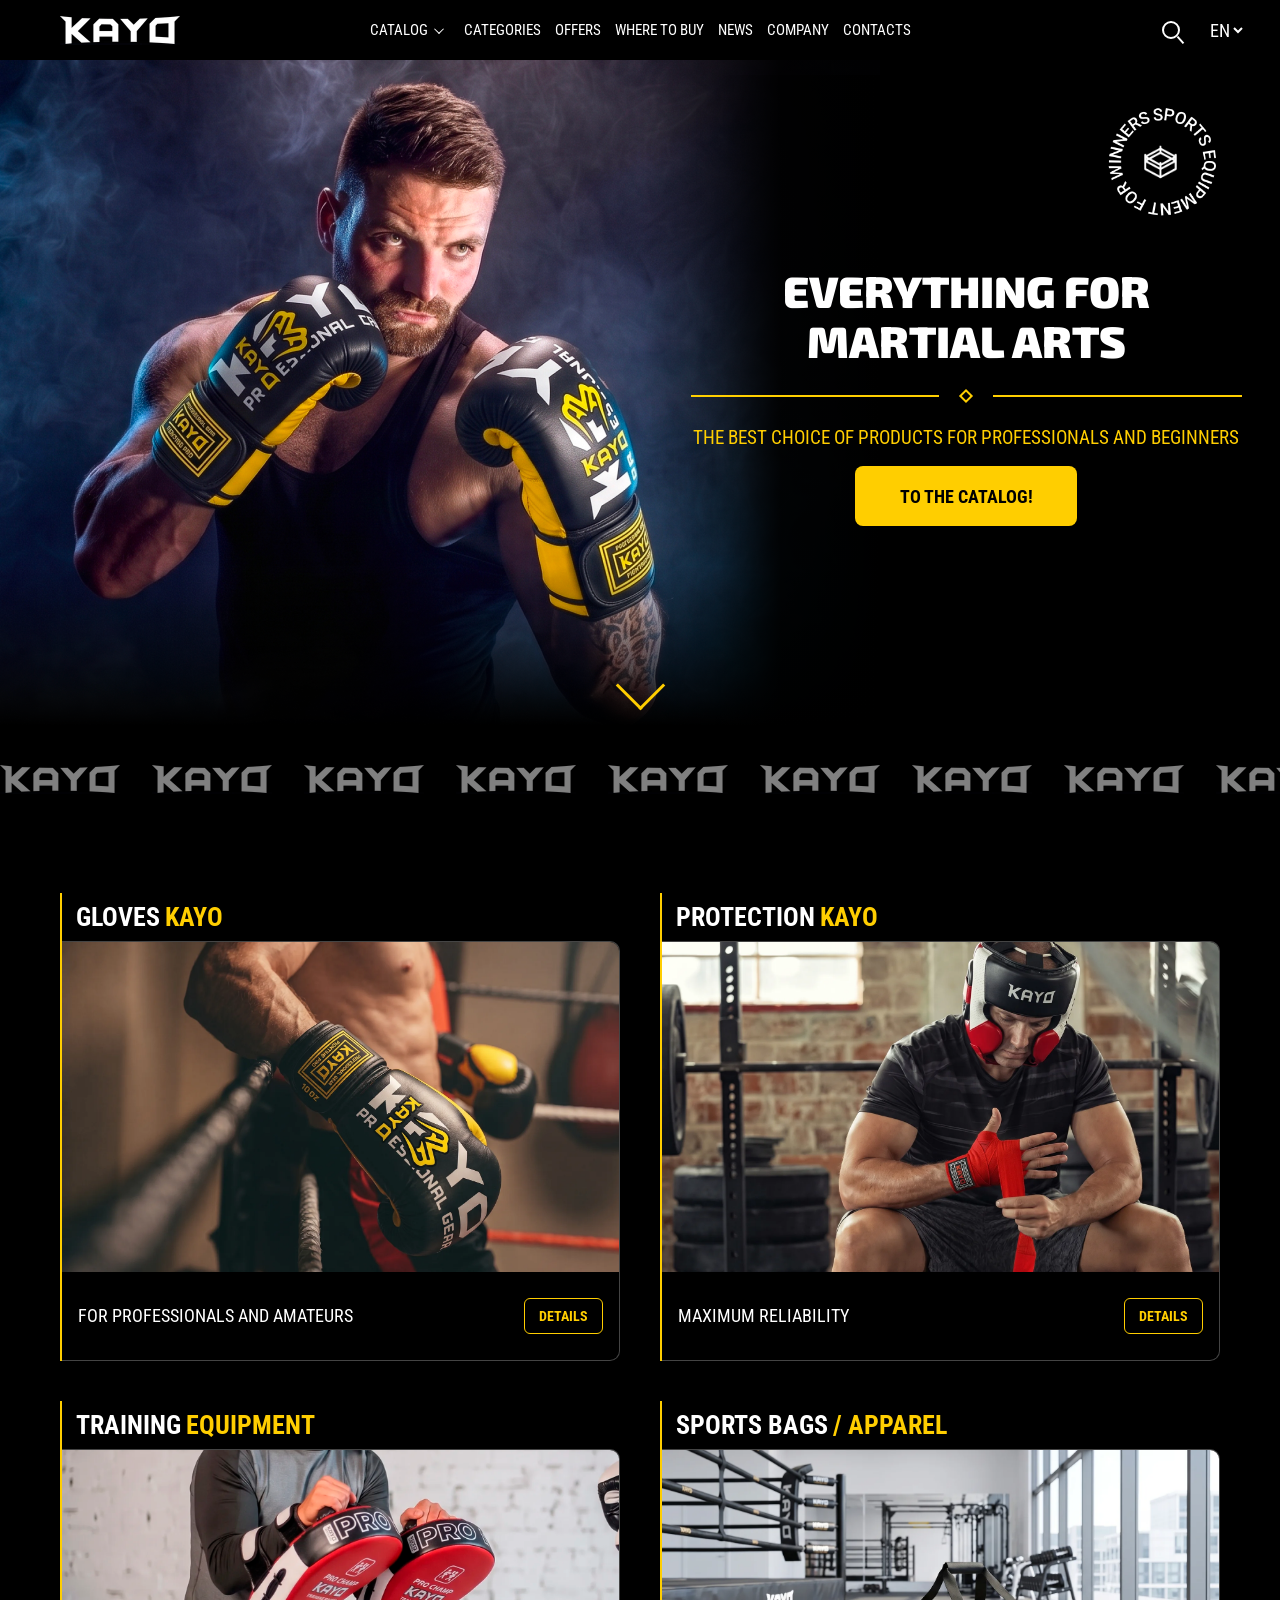
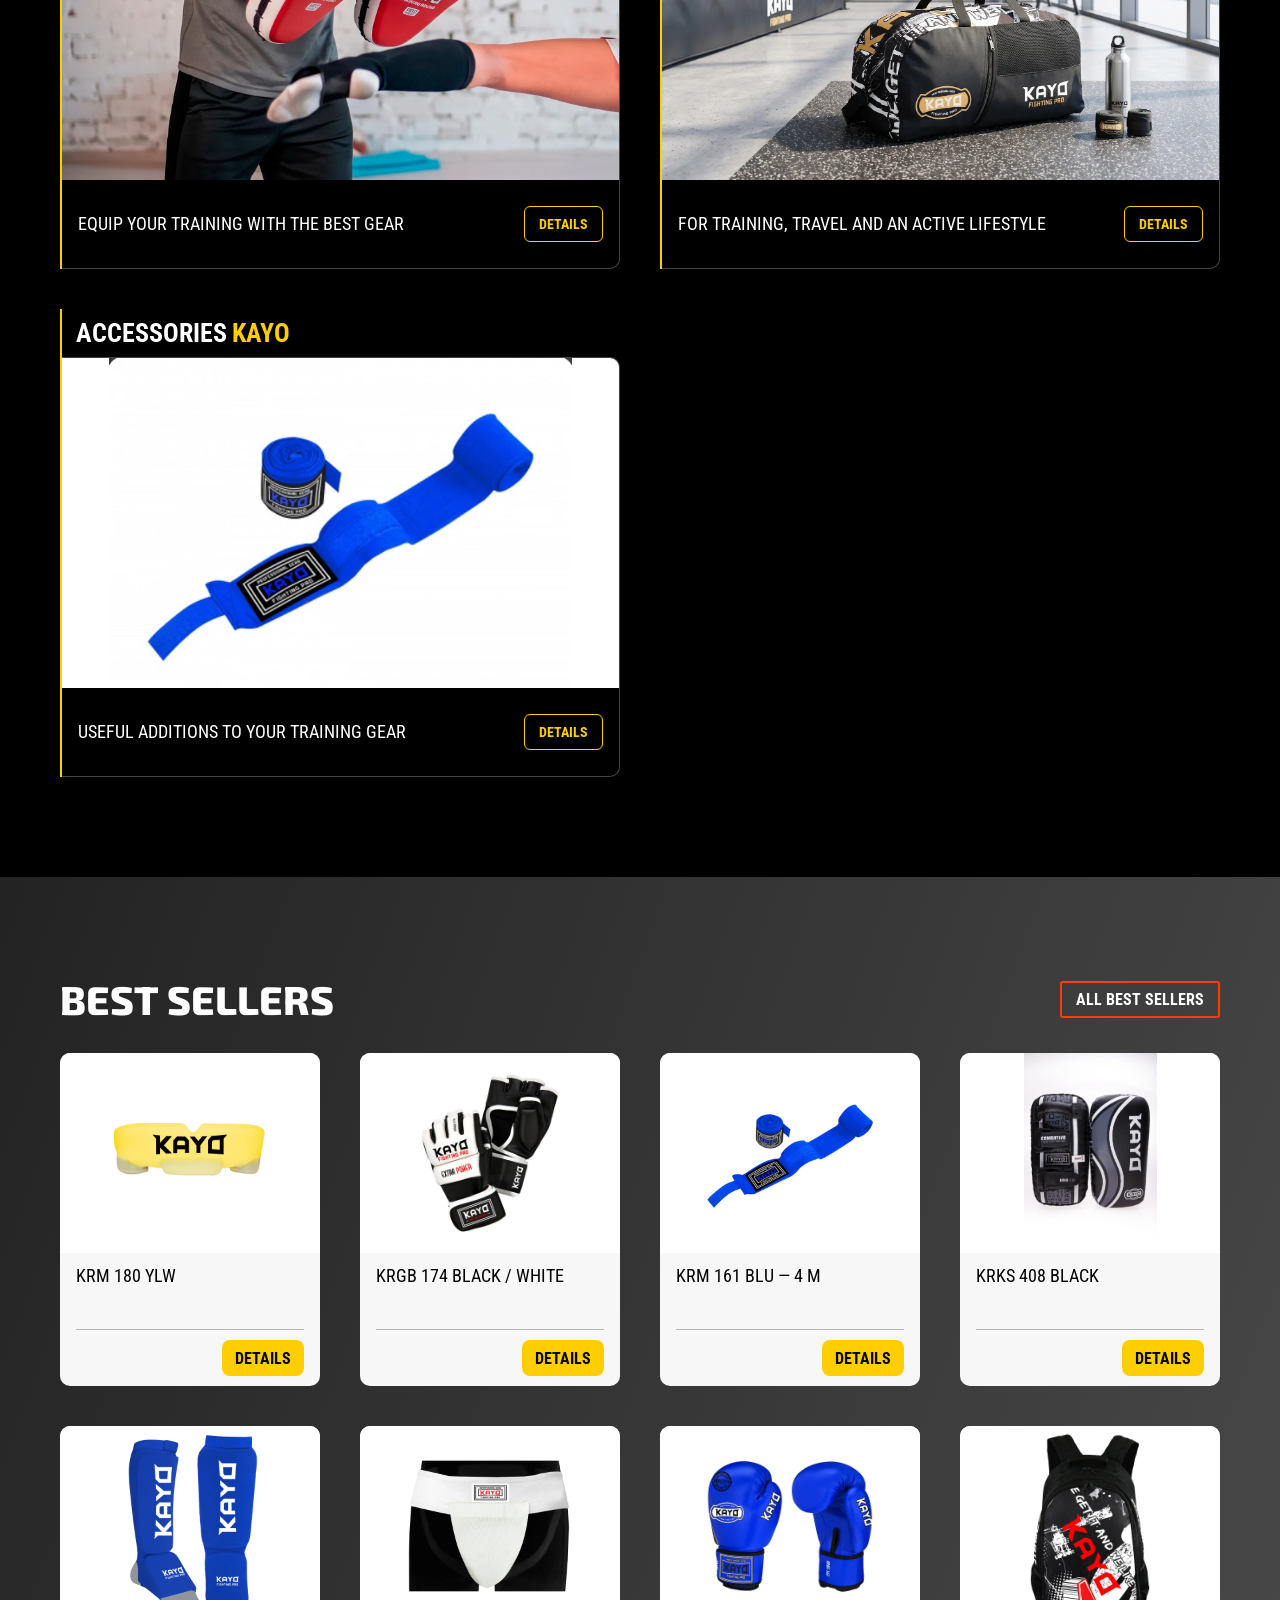
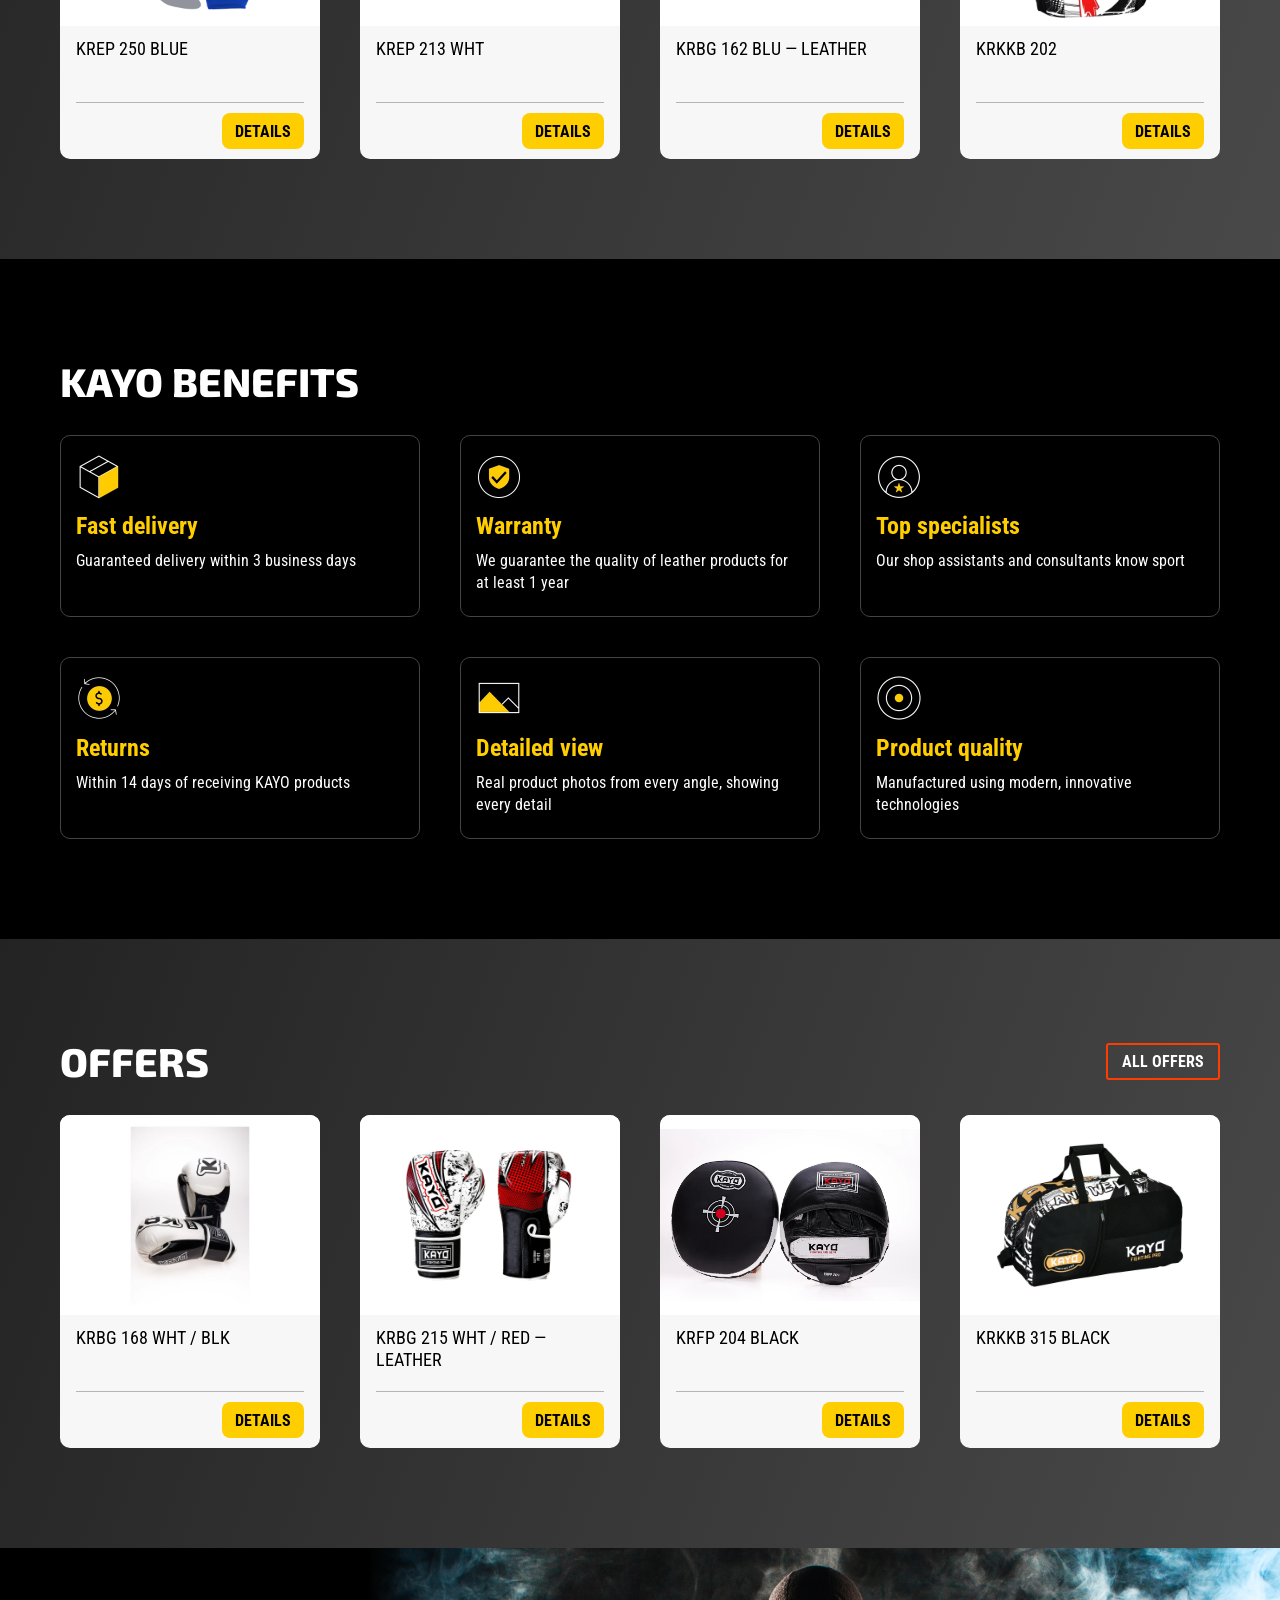
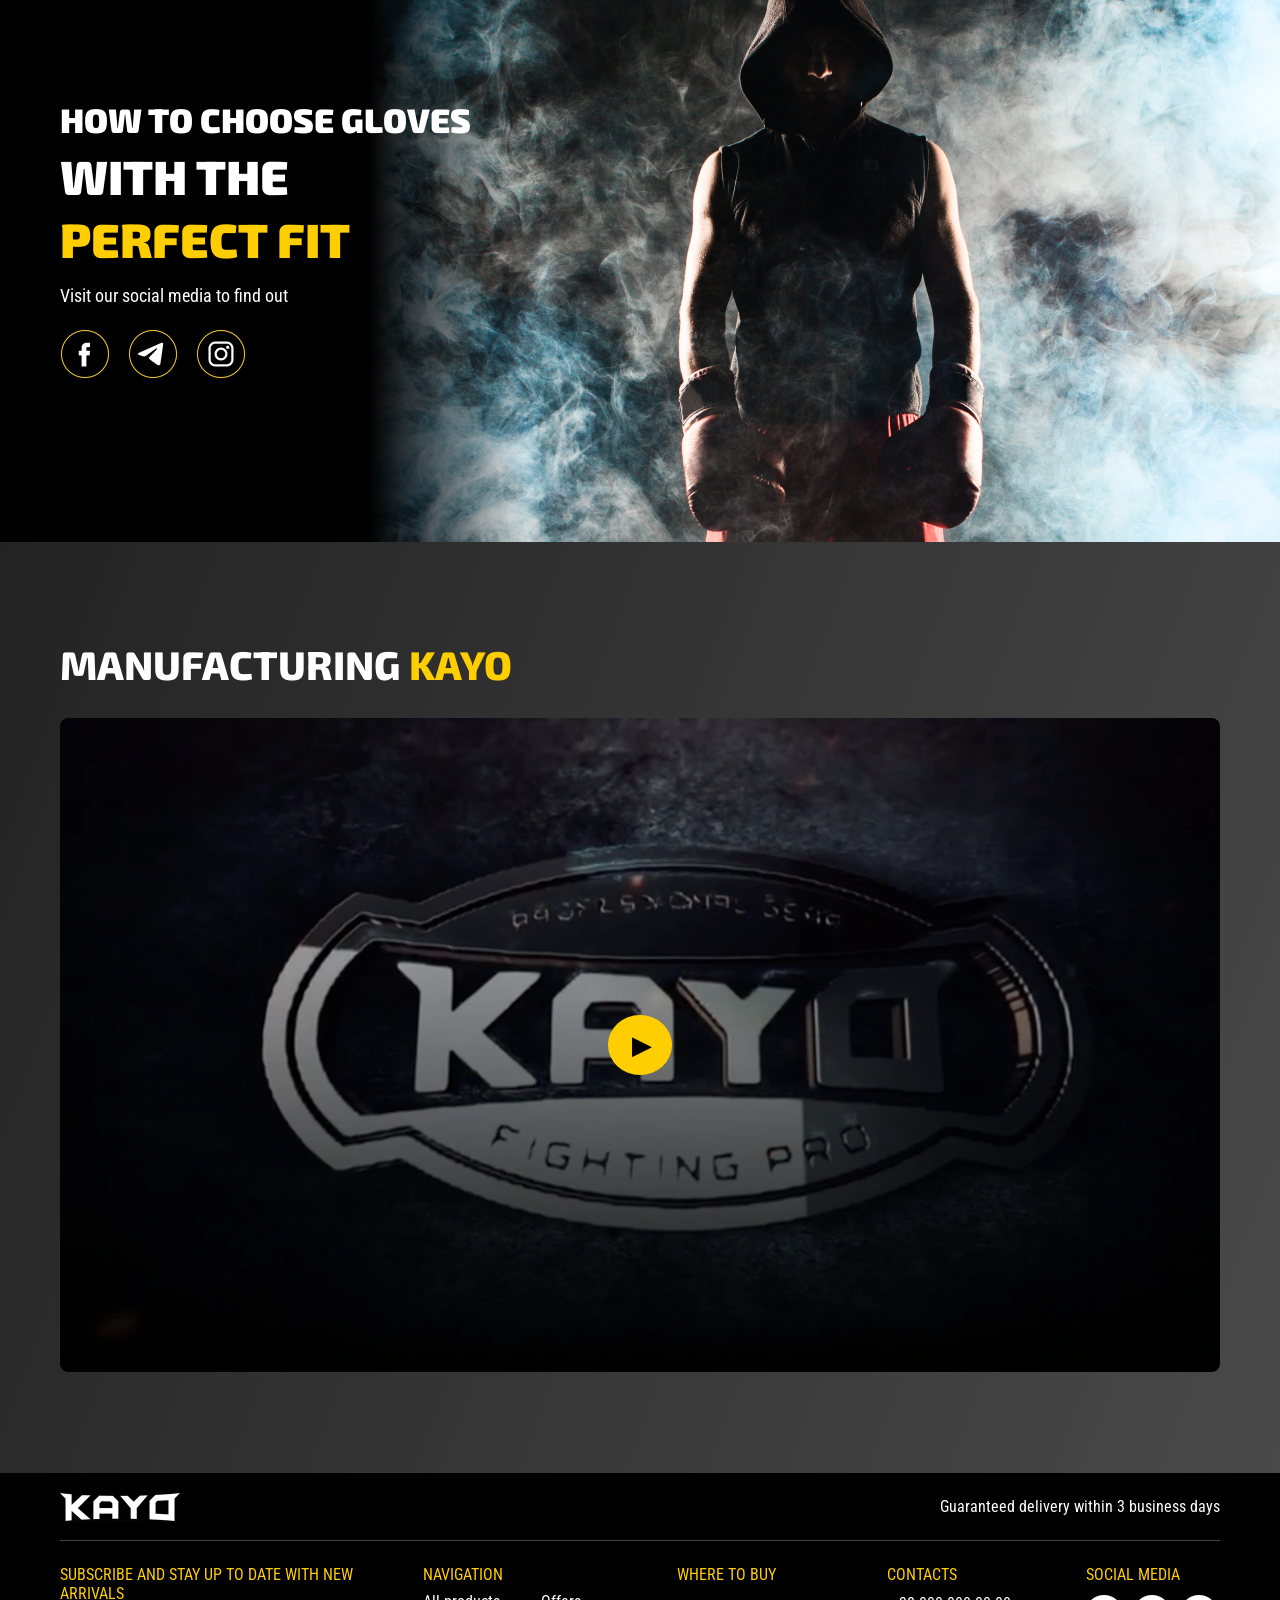
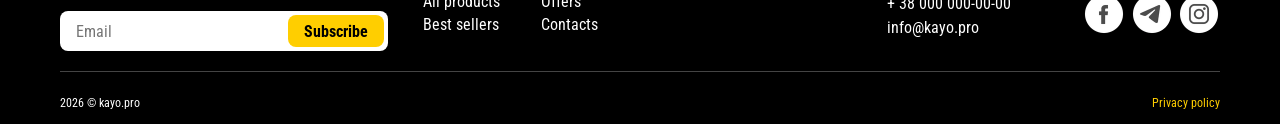
==== commit 1c0b3e94: "Publish product details and best sellers page" ====
--- a/index.html
+++ b/index.html
@@ -1,11 +1,11 @@
 <!doctype html>
-<html lang="en"><head><meta charset="UTF-8"><meta name="viewport" content="width=device-width,initial-scale=1"><title>KAYO — Fighting Pro</title><link rel="icon" href="assets/logo.webp"><link rel="preload" as="image" href="assets/figma-hero-background-clean.webp" media="(min-width: 601px)" fetchpriority="high"><link rel="preload" as="image" href="assets/figma-hero-mobile-clean.webp" media="(max-width: 600px)" fetchpriority="high"><link rel="stylesheet" href="style.css?v=4cc75f0c0b87"></head><body>
+<html lang="en"><head><meta charset="UTF-8"><meta name="viewport" content="width=device-width,initial-scale=1"><title>KAYO — Fighting Pro</title><link rel="icon" href="assets/logo.webp"><link rel="preload" as="image" href="assets/figma-hero-background-clean.webp" media="(min-width: 601px)" fetchpriority="high"><link rel="preload" as="image" href="assets/figma-hero-mobile-clean.webp" media="(max-width: 600px)" fetchpriority="high"><link rel="stylesheet" href="style.css?v=0bb0c9ff4a5f"></head><body>
 <header><a href="index.html" class="brand"><img src="assets/logo.webp" alt="KAYO" width="120" height="30" decoding="async" fetchpriority="high"></a><nav><a href="catalog.html" data-t="catalog">CATALOG</a><a href="categories.html" data-t="categoriesNav">CATEGORIES</a><a href="offers.html" data-t="sales">OFFERS</a><a href="where-to-buy.html" data-t="whereNav">WHERE TO BUY</a><a href="news.html" data-t="newsNav">NEWS</a><a href="about.html" data-t="company">COMPANY</a><a href="contact.html" data-t="contacts">CONTACTS</a></nav><span class="search" aria-hidden="true"></span><label class="language"><span class="sr-only" data-t="language">Language</span><select id="language" aria-label="Language"><option>EN</option><option>UK</option><option>CS</option><option>PL</option><option>DE</option><option>FR</option><option>ES</option></select></label><span class="hamburger" aria-hidden="true">☰</span></header>
   <main><section class="hero"><div class="ring-mark" aria-hidden="true"><img class="ring-text" decoding="async" src="assets/ring-text.png" alt=""><img class="ring-core" decoding="async" src="assets/ring-core.png" alt=""></div><div class="hero-copy"><h1><span data-t="hero1">EVERYTHING FOR</span><br><span data-t="hero2">MARTIAL ARTS</span></h1><div class="rule"><i></i></div><p data-t="heroSub">THE BEST CHOICE FOR PROFESSIONALS AND BEGINNERS</p><a class="yellow hero-cta" href="catalog.html" data-t="catalogCTA">TO CATALOG!</a></div><a href="#categories" class="down" aria-label="↓"></a></section>
 <div class="marquee" aria-hidden="true"><div class="marquee-track"><div class="marquee-group"><img loading="lazy" decoding="async" src="assets/logo.webp" alt=""><img loading="lazy" decoding="async" src="assets/logo.webp" alt=""><img loading="lazy" decoding="async" src="assets/logo.webp" alt=""><img loading="lazy" decoding="async" src="assets/logo.webp" alt=""><img loading="lazy" decoding="async" src="assets/logo.webp" alt=""><img loading="lazy" decoding="async" src="assets/logo.webp" alt=""><img loading="lazy" decoding="async" src="assets/logo.webp" alt=""><img loading="lazy" decoding="async" src="assets/logo.webp" alt=""><img loading="lazy" decoding="async" src="assets/logo.webp" alt=""><img loading="lazy" decoding="async" src="assets/logo.webp" alt=""><img loading="lazy" decoding="async" src="assets/logo.webp" alt=""><img loading="lazy" decoding="async" src="assets/logo.webp" alt=""></div><div class="marquee-group"><img loading="lazy" decoding="async" src="assets/logo.webp" alt=""><img loading="lazy" decoding="async" src="assets/logo.webp" alt=""><img loading="lazy" decoding="async" src="assets/logo.webp" alt=""><img loading="lazy" decoding="async" src="assets/logo.webp" alt=""><img loading="lazy" decoding="async" src="assets/logo.webp" alt=""><img loading="lazy" decoding="async" src="assets/logo.webp" alt=""><img loading="lazy" decoding="async" src="assets/logo.webp" alt=""><img loading="lazy" decoding="async" src="assets/logo.webp" alt=""><img loading="lazy" decoding="async" src="assets/logo.webp" alt=""><img loading="lazy" decoding="async" src="assets/logo.webp" alt=""><img loading="lazy" decoding="async" src="assets/logo.webp" alt=""><img loading="lazy" decoding="async" src="assets/logo.webp" alt=""></div></div></div><section id="categories" class="categories wrap"><a class="category" id="category-gloves" href="category-gloves.html"><h3><span>Gloves</span><em>KAYO</em></h3><div class="category-body"><picture><source media="(max-width:600px)" srcset="assets/category-gloves-promo-mobile.webp"><img loading="lazy" decoding="async" src="assets/category-gloves-promo.webp" alt=""></picture><div class="category-copy"><p>For professionals and amateurs</p><span class="category-cta">Details</span></div></div></a><a class="category" id="category-protection" href="category-protection.html"><h3><span>Protection</span><em>KAYO</em></h3><div class="category-body"><picture><source media="(max-width:600px)" srcset="assets/category-protection-promo-mobile.webp"><img loading="lazy" decoding="async" src="assets/category-protection-promo.webp" alt=""></picture><div class="category-copy"><p>Maximum reliability</p><span class="category-cta">Details</span></div></div></a><a class="category" id="category-equipment" href="category-equipment.html"><h3><span>Training</span><em>equipment</em></h3><div class="category-body"><picture><source media="(max-width:600px)" srcset="assets/category-equipment-promo-mobile.webp"><img loading="lazy" decoding="async" src="assets/category-equipment-promo.webp" alt=""></picture><div class="category-copy"><p>Equip your training with the best gear</p><span class="category-cta">Details</span></div></div></a><a class="category" id="category-bags" href="category-bags.html"><h3><span>Sports bags</span><em>/ apparel</em></h3><div class="category-body"><picture><source media="(max-width:600px)" srcset="assets/category-bags-promo-mobile.webp"><img loading="lazy" decoding="async" src="assets/category-bags-promo.webp" alt=""></picture><div class="category-copy"><p>For training, travel and an active lifestyle</p><span class="category-cta">Details</span></div></div></a><a class="category" id="category-accessories" href="category-accessories.html"><h3><span>Accessories</span><em>KAYO</em></h3><div class="category-body"><picture><source media="(max-width:600px)" srcset="assets/product-2.webp"><img loading="lazy" decoding="async" src="assets/product-2.webp" alt=""></picture><div class="category-copy"><p>Useful additions to your training gear</p><span class="category-cta">Details</span></div></div></a></section>
-<section id="hits" class="products gradient"><div class="wrap"><div class="section-heading"><h2 data-t="hits">Best sellers</h2><a class="outline" href="catalog.html" data-t="allHits">All best sellers</a></div><div class="product-grid" id="hit-cards" tabindex="0"><article class="product"><img loading="lazy" decoding="async" src="assets/product-0.webp" alt=""><div class="product-info"><p>KAYO yellow mouthguard</p><div class="product-action"><a class="yellow" href="catalog.html?product=catalog-protection-krm-180-ylw#protection">Details</a></div></div></article><article class="product"><img loading="lazy" decoding="async" src="assets/product-1.webp" alt=""><div class="product-info"><p>MMA, hand-to-hand, synthetic leather</p><div class="product-action"><a class="yellow" href="catalog.html?product=catalog-gloves-krgb-174-blk-wht-mma#gloves">Details</a></div></div></article><article class="product"><img loading="lazy" decoding="async" src="assets/product-2.webp" alt=""><div class="product-info"><p>Blue cotton boxing hand wraps</p><div class="product-action"><a class="yellow" href="catalog.html?product=catalog-protection-krm-161-blu#protection">Details</a></div></div></article><article class="product"><img loading="lazy" decoding="async" src="assets/product-3.webp" alt=""><div class="product-info"><p>Black synthetic leather kick pad</p><div class="product-action"><a class="yellow" href="catalog.html?product=catalog-equipment-krks-408#equipment">Details</a></div></div></article><article class="product"><img loading="lazy" decoding="async" src="assets/product-4.webp" alt=""><div class="product-info"><p>Blue shin and instep guards</p><div class="product-action"><a class="yellow" href="catalog.html?product=catalog-protection-krep-250-blue#protection">Details</a></div></div></article><article class="product"><img loading="lazy" decoding="async" src="assets/product-5.webp" alt=""><div class="product-info"><p>Groin guard for taekwondo</p><div class="product-action"><a class="yellow" href="catalog.html?product=catalog-protection-krep-213-wht#protection">Details</a></div></div></article><article class="product"><img loading="lazy" decoding="async" src="assets/product-6.webp" alt=""><div class="product-info"><p>Competition boxing gloves</p><div class="product-action"><a class="yellow" href="catalog.html?product=catalog-gloves-krbg-162-blu-leather#gloves">Details</a></div></div></article><article class="product"><img loading="lazy" decoding="async" src="assets/product-7.webp" alt=""><div class="product-info"><p>KAYO black backpack</p><div class="product-action"><a class="yellow" href="catalog.html?product=catalog-bags-krkkb-202#bags">Details</a></div></div></article></div></div></section>
+<section id="hits" class="products gradient"><div class="wrap"><div class="section-heading"><h2 data-t="hits">Best sellers</h2><a class="outline" href="hits.html" data-t="allHits">All best sellers</a></div><div class="product-grid" id="hit-cards" tabindex="0"><article class="product"><img loading="lazy" decoding="async" src="assets/product-0.webp" alt=""><div class="product-info"><p>KAYO yellow mouthguard</p><div class="product-action"><a class="yellow" href="catalog.html?product=catalog-protection-krm-180-ylw#protection">Details</a></div></div></article><article class="product"><img loading="lazy" decoding="async" src="assets/product-1.webp" alt=""><div class="product-info"><p>MMA, hand-to-hand, synthetic leather</p><div class="product-action"><a class="yellow" href="catalog.html?product=catalog-gloves-krgb-174-blk-wht-mma#gloves">Details</a></div></div></article><article class="product"><img loading="lazy" decoding="async" src="assets/product-2.webp" alt=""><div class="product-info"><p>Blue cotton boxing hand wraps</p><div class="product-action"><a class="yellow" href="catalog.html?product=catalog-protection-krm-161-blu#protection">Details</a></div></div></article><article class="product"><img loading="lazy" decoding="async" src="assets/product-3.webp" alt=""><div class="product-info"><p>Black synthetic leather kick pad</p><div class="product-action"><a class="yellow" href="catalog.html?product=catalog-equipment-krks-408#equipment">Details</a></div></div></article><article class="product"><img loading="lazy" decoding="async" src="assets/product-4.webp" alt=""><div class="product-info"><p>Blue shin and instep guards</p><div class="product-action"><a class="yellow" href="catalog.html?product=catalog-protection-krep-250-blue#protection">Details</a></div></div></article><article class="product"><img loading="lazy" decoding="async" src="assets/product-5.webp" alt=""><div class="product-info"><p>Groin guard for taekwondo</p><div class="product-action"><a class="yellow" href="catalog.html?product=catalog-protection-krep-213-wht#protection">Details</a></div></div></article><article class="product"><img loading="lazy" decoding="async" src="assets/product-6.webp" alt=""><div class="product-info"><p>Competition boxing gloves</p><div class="product-action"><a class="yellow" href="catalog.html?product=catalog-gloves-krbg-162-blu-leather#gloves">Details</a></div></div></article><article class="product"><img loading="lazy" decoding="async" src="assets/product-7.webp" alt=""><div class="product-info"><p>KAYO black backpack</p><div class="product-action"><a class="yellow" href="catalog.html?product=catalog-bags-krkkb-202#bags">Details</a></div></div></article></div></div></section>
 <section class="benefits wrap"><h2 data-t="benefits">KAYO benefits</h2><div class="benefit-grid" tabindex="0"><article class="benefit"><img loading="lazy" decoding="async" src="assets/benefit-0.webp" alt=""><h3>Fast delivery</h3><p>Guaranteed delivery within 3 business days</p></article><article class="benefit"><img loading="lazy" decoding="async" src="assets/benefit-1.webp" alt=""><h3>Warranty</h3><p>We guarantee the quality of leather products for at least 1 year</p></article><article class="benefit"><img loading="lazy" decoding="async" src="assets/benefit-2.webp" alt=""><h3>Top specialists</h3><p>Our shop assistants and consultants know sport</p></article><article class="benefit"><img loading="lazy" decoding="async" src="assets/benefit-3.webp" alt=""><h3>Returns</h3><p>Within 14 days of receiving KAYO products</p></article><article class="benefit"><img loading="lazy" decoding="async" src="assets/benefit-4.webp" alt=""><h3>Detailed view</h3><p>Real product photos from every angle, showing every detail</p></article><article class="benefit"><img loading="lazy" decoding="async" src="assets/benefit-5.webp" alt=""><h3>Product quality</h3><p>Manufactured using modern, innovative technologies</p></article></div></section>
 <section id="sales" class="products gradient"><div class="wrap"><div class="section-heading"><h2 data-t="sales">Offers</h2><a class="outline" href="offers.html" data-t="allSales">All offers</a></div><div class="product-grid" id="sale-cards" tabindex="0"><article class="product"><img loading="lazy" decoding="async" src="assets/catalog-gloves/krbg-168-wht-blk.webp" alt="KRBG 168 WHT / BLK"><div class="product-info"><p>KRBG 168 WHT / BLK</p><div class="product-action"><a class="yellow" href="catalog.html?product=catalog-gloves-krbg-168-wht-blk#gloves">Details</a></div></div></article><article class="product"><img loading="lazy" decoding="async" src="assets/catalog-gloves/krbg-215-wht-red-leather.webp" alt="KRBG 215 WHT / RED — LEATHER"><div class="product-info"><p>KRBG 215 WHT / RED — LEATHER</p><div class="product-action"><a class="yellow" href="catalog.html?product=catalog-gloves-krbg-215-wht-red-leather#gloves">Details</a></div></div></article><article class="product"><img loading="lazy" decoding="async" src="assets/catalog-equipment/krfp-204.webp" alt="KRFP 204 BLACK"><div class="product-info"><p>KRFP 204 BLACK</p><div class="product-action"><a class="yellow" href="catalog.html?product=catalog-equipment-krfp-204#equipment">Details</a></div></div></article><article class="product"><img loading="lazy" decoding="async" src="assets/catalog-bags/krkkb-315.webp" alt="KRKKB 315 BLACK"><div class="product-info"><p>KRKKB 315 BLACK</p><div class="product-action"><a class="yellow" href="catalog.html?product=catalog-bags-krkkb-315#bags">Details</a></div></div></article></div></div></section>
 <section class="story"><div class="story-copy"><h2><span data-t="story1">How to choose gloves</span><br><span data-t="story2">with the</span><br><em data-t="story3">perfect fit</em></h2><p data-t="storySub">Visit our social media to find out</p><picture><source media="(max-width:600px)" srcset="assets/social-mobile.webp"><img loading="lazy" decoding="async" src="assets/social.webp" alt="Facebook · Telegram · Instagram"></picture></div></section>
 <section id="production" class="production gradient"><div class="wrap"><h2><span data-t="production">Manufacturing</span> <em>KAYO</em></h2><div class="video" role="img" data-alt="videoTBD"><img loading="lazy" decoding="async" src="assets/video.webp" alt="KAYO Fighting Pro"></div></div></section></main>
-<footer class="wrap" id="contacts"><div class="footer-top"><picture><source media="(max-width:600px)" srcset="assets/footer-logo.webp"><img loading="lazy" decoding="async" src="assets/logo.webp" alt="KAYO"></picture><p data-t="deliveryText">Guaranteed delivery within 3 business days</p></div><div class="footer-main"><div class="subscribe"><p data-t="subscribeTitle">Subscribe and stay up to date with new arrivals</p><div class="email"><input type="email" data-placeholder="email" aria-label="Email"><button type="button" class="yellow" disabled data-t="subscribe">Subscribe</button></div></div><div class="footer-nav"><h3 data-t="navigation">Navigation</h3><div><a href="catalog.html" data-t="allProducts">All products</a><a href="offers.html" data-t="sales">OFFERS</a><a href="#hits" data-t="hits">Best sellers</a><a href="#contacts" data-t="contacts">CONTACTS</a></div></div><div class="where"><h3><a href="where-to-buy.html" data-t="whereNav">Where to buy</a></h3></div><div class="contact"><h3 data-t="contacts">Contacts</h3><p>+ 38 000 000-00-00<br>info@kayo.pro</p></div><div class="social-footer"><h3 data-t="social">Social media</h3><img loading="lazy" decoding="async" src="assets/social-footer.webp" alt="Facebook · Telegram · Instagram"></div></div><div class="footer-bottom"><span>2026 © kayo.pro</span><span data-t="privacy">Privacy policy</span></div></footer><script defer src="offers-data.js?v=32c1d04781d4"></script><script src="cms-data.js?v=5683683649b1"></script><script defer src="app.js?v=4a41f36359a1"></script><script defer src="navigation.js?v=30a6746190f9"></script></body></html>
+<footer class="wrap" id="contacts"><div class="footer-top"><picture><source media="(max-width:600px)" srcset="assets/footer-logo.webp"><img loading="lazy" decoding="async" src="assets/logo.webp" alt="KAYO"></picture><p data-t="deliveryText">Guaranteed delivery within 3 business days</p></div><div class="footer-main"><div class="subscribe"><p data-t="subscribeTitle">Subscribe and stay up to date with new arrivals</p><div class="email"><input type="email" data-placeholder="email" aria-label="Email"><button type="button" class="yellow" disabled data-t="subscribe">Subscribe</button></div></div><div class="footer-nav"><h3 data-t="navigation">Navigation</h3><div><a href="catalog.html" data-t="allProducts">All products</a><a href="offers.html" data-t="sales">OFFERS</a><a href="hits.html" data-t="hits">Best sellers</a><a href="contact.html" data-t="contacts">CONTACTS</a></div></div><div class="where"><h3><a href="where-to-buy.html" data-t="whereNav">Where to buy</a></h3></div><div class="contact"><h3><a href="contact.html" data-t="contacts">Contacts</a></h3><p>+ 38 000 000-00-00<br>info@kayo.pro</p></div><div class="social-footer"><h3 data-t="social">Social media</h3><img loading="lazy" decoding="async" src="assets/social-footer.webp" alt="Facebook · Telegram · Instagram"></div></div><div class="footer-bottom"><span>2026 © kayo.pro</span><span data-t="privacy">Privacy policy</span></div></footer><script defer src="offers-data.js?v=32c1d04781d4"></script><script defer src="featured-data.js?v=bbad53cd2802"></script><script src="cms-data.js?v=6ce6550f91a8"></script><script defer src="app.js?v=ea1a4144f232"></script><script defer src="navigation.js?v=a93fc743ae93"></script></body></html>
--- a/style.css
+++ b/style.css
@@ -177,3 +177,37 @@
 header nav.site-nav .catalog-dropdown a.is-current{background:#ffce00;color:#000;text-decoration:none}
 @media(max-width:1000px){header.menu-open>nav.site-nav{transform:none}}
 .product-action a{font-size:16px;min-height:36px;padding:6px 13px;text-transform:uppercase}
+
+/* Preserve the proportions of product photos across all card sizes. */
+.product img{object-fit:contain}
+
+/* Raise the bag within the approved category photo without changing the asset. */
+#category-bags img{object-position:center 85%}
+
+footer .footer-nav a:hover,footer .footer-nav a:focus-visible,footer .contact h3 a:hover,footer .contact h3 a:focus-visible{color:#ffce00;text-decoration:underline}
+.social-icons{display:flex;align-items:center;gap:5px;width:137px;margin-left:-3px}
+.social-icon{position:relative;width:42px;height:42px;flex:none;display:block;border-radius:50%;background-image:url('assets/social-footer.webp');background-repeat:no-repeat;background-size:137px 43px}
+.social-icon--facebook{background-position:0 0}
+.social-icon--telegram{background-position:-47px 0}
+.social-icon--instagram{background-position:-95px 0}
+.social-icon::after{content:'';position:absolute;inset:0;border-radius:50%;background:#ffce00;mix-blend-mode:multiply;opacity:0;transition:opacity .15s ease}
+.social-icon:hover::after{opacity:1}
+@media(max-width:600px){.social-icons{margin-inline:auto}}
+@media(prefers-reduced-motion:reduce){.social-icon::after{transition:none}}
+
+.subscribe-trigger{cursor:pointer}
+.subscribe-modal{position:fixed;inset:0;z-index:1201;display:grid;place-items:center;padding:20px}
+.subscribe-backdrop{position:absolute;inset:0;background:rgba(0,0,0,.78)}
+.subscribe-dialog{position:relative;width:min(100%,520px);max-height:calc(100vh - 40px);overflow:auto;border:1px solid #6b6b6b;border-radius:10px;padding:32px;background:#202020;color:#fff;box-shadow:0 20px 55px #000a}
+.subscribe-dialog h2{max-width:calc(100% - 48px);font-size:30px;line-height:1.15;margin-bottom:12px}
+.subscribe-dialog>p{font-size:16px;line-height:1.4;color:#ddd;margin-bottom:24px}
+.subscribe-close{position:absolute;top:18px;right:18px;width:40px;height:40px;border:1px solid #999;border-radius:50%;background:#000;color:#fff;font:30px/1 Arial,sans-serif;cursor:pointer}
+.subscribe-close:hover,.subscribe-close:focus-visible{border-color:#ffce00;color:#ffce00}
+.subscribe-form{display:grid;gap:18px}
+.subscribe-email-label{display:grid;gap:7px;font-size:16px}
+.subscribe-email-label input{width:100%;min-height:48px;border:1px solid #888;border-radius:6px;background:#fff;color:#111;padding:10px 13px;font-size:18px}
+.subscribe-consent{display:flex;align-items:flex-start;gap:10px;font-size:15px;line-height:1.35}
+.subscribe-consent input{width:18px;height:18px;flex:none;accent-color:#ffce00}
+.subscribe-submit{min-height:48px;padding:10px 20px;cursor:pointer;font-size:17px}
+.subscribe-status{min-height:1.4em;color:#ffce00;font-size:15px;line-height:1.4}
+@media(max-width:600px){.subscribe-dialog{padding:24px}.subscribe-dialog h2{font-size:25px}}
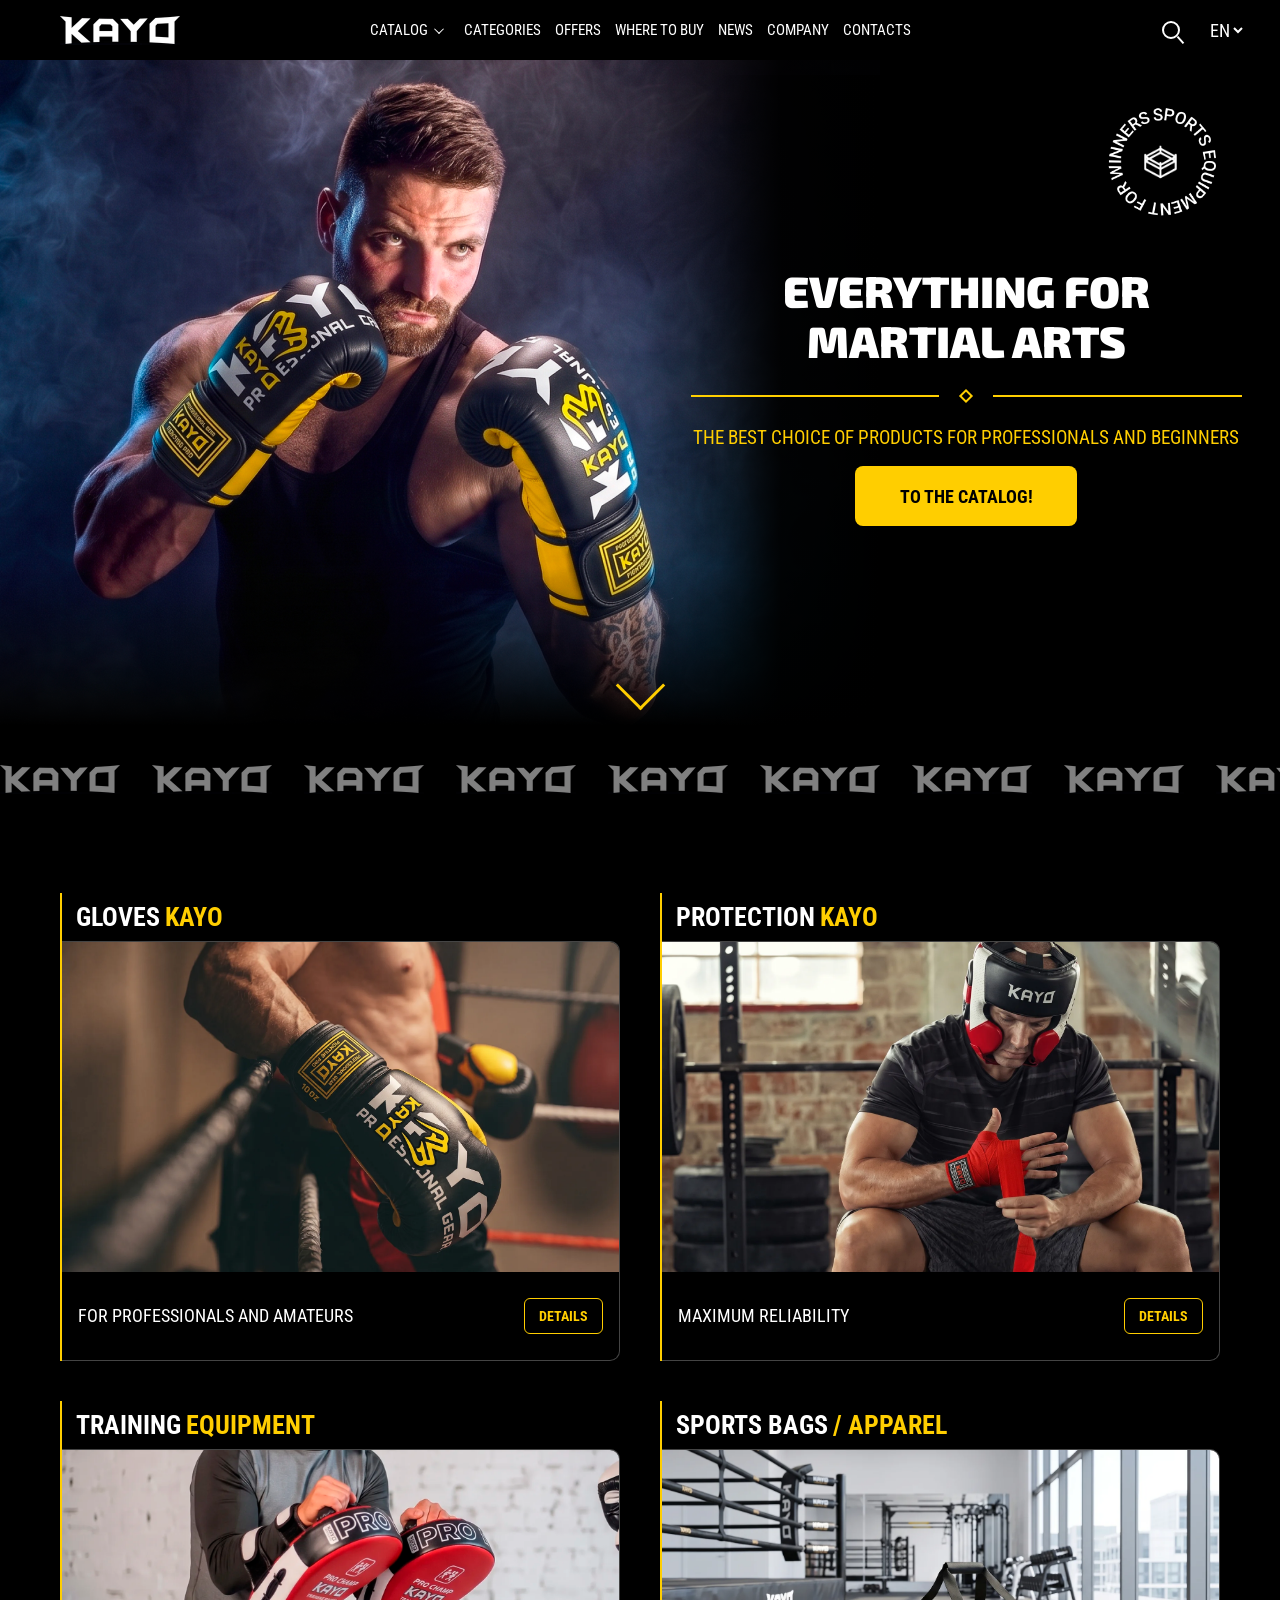
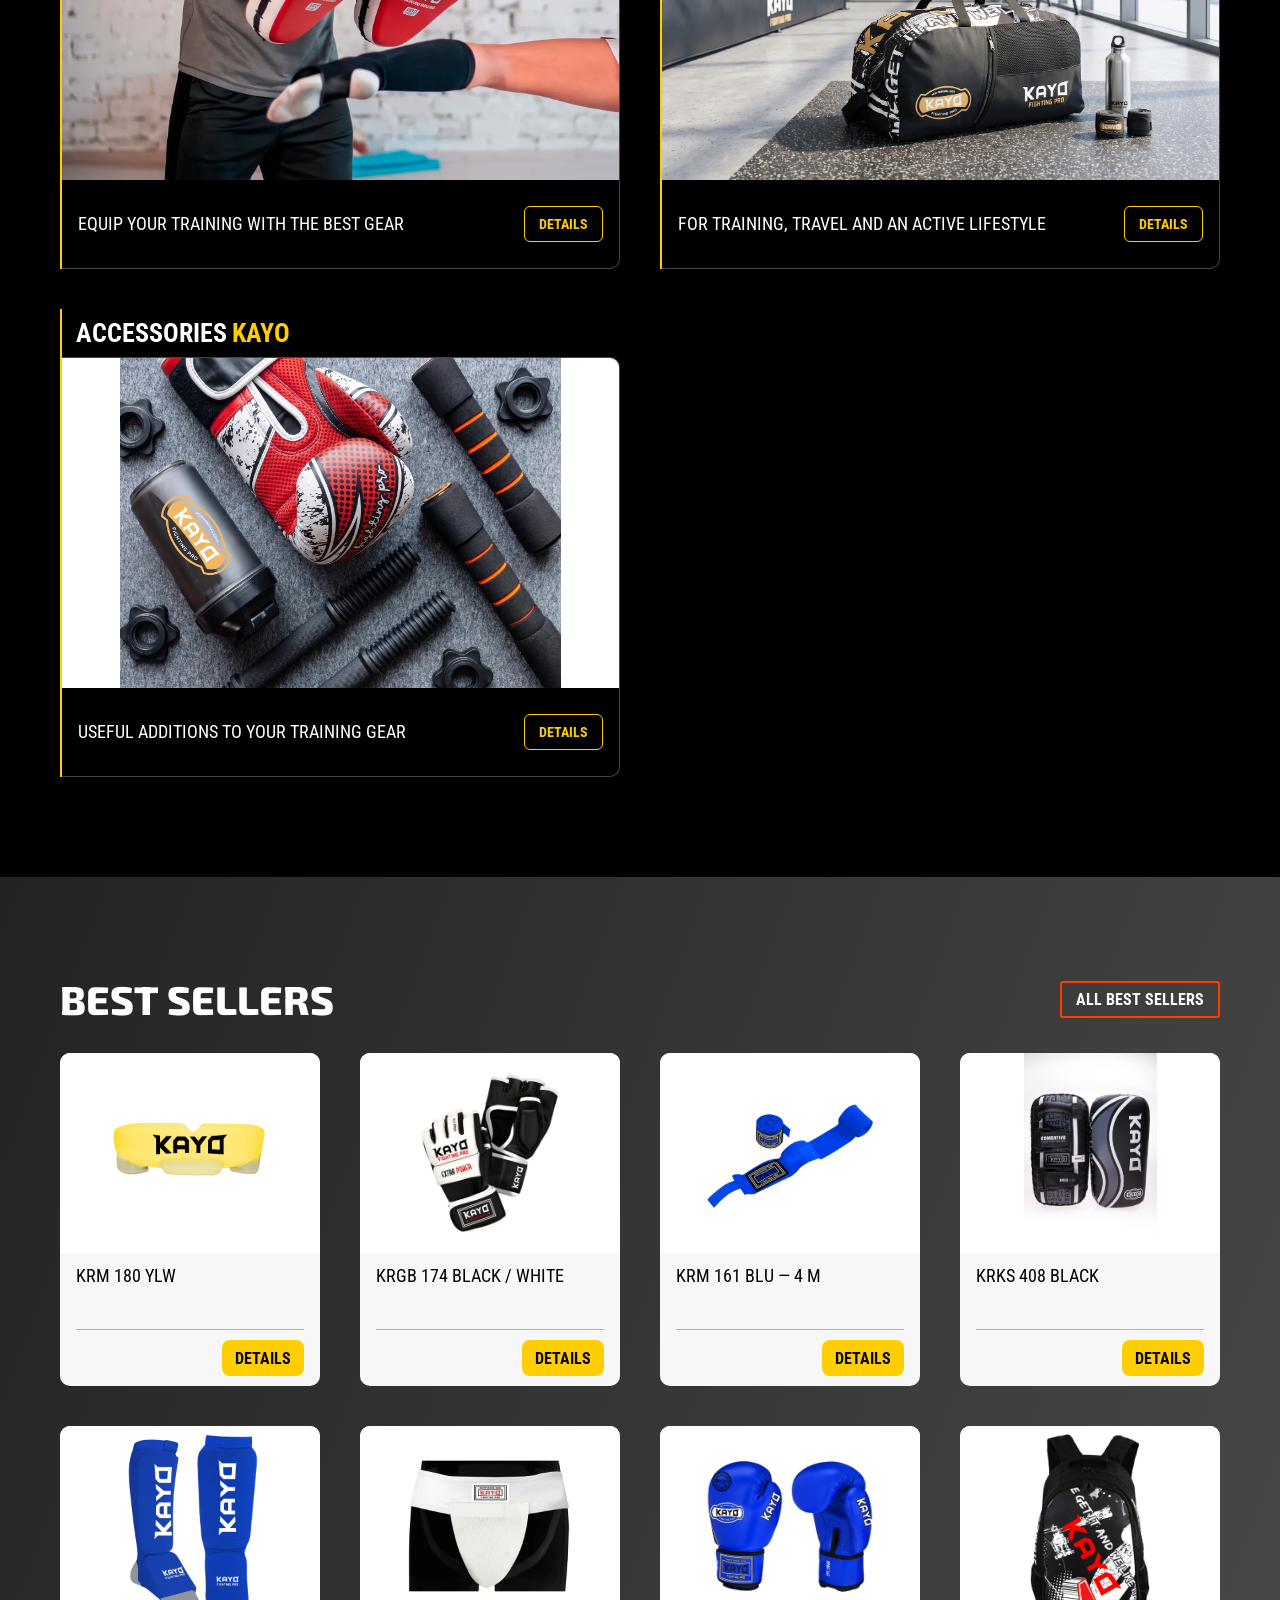
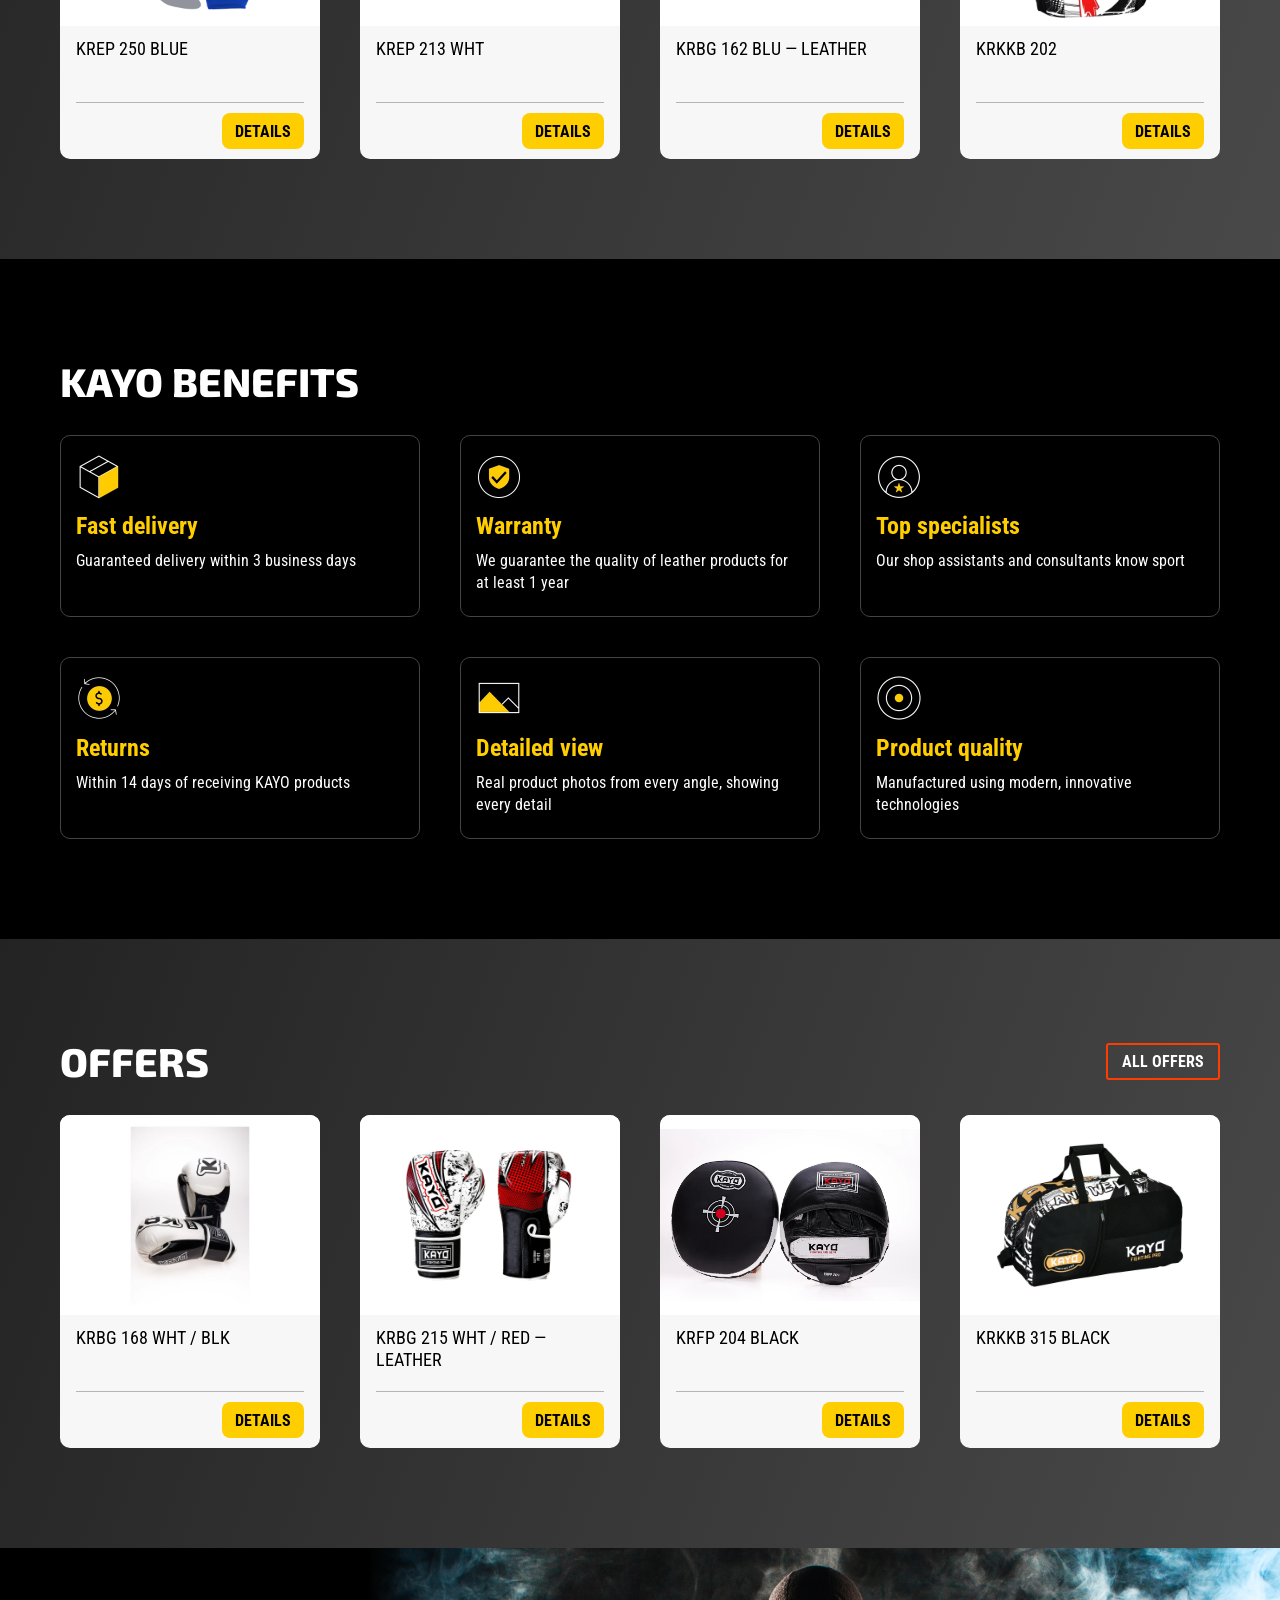
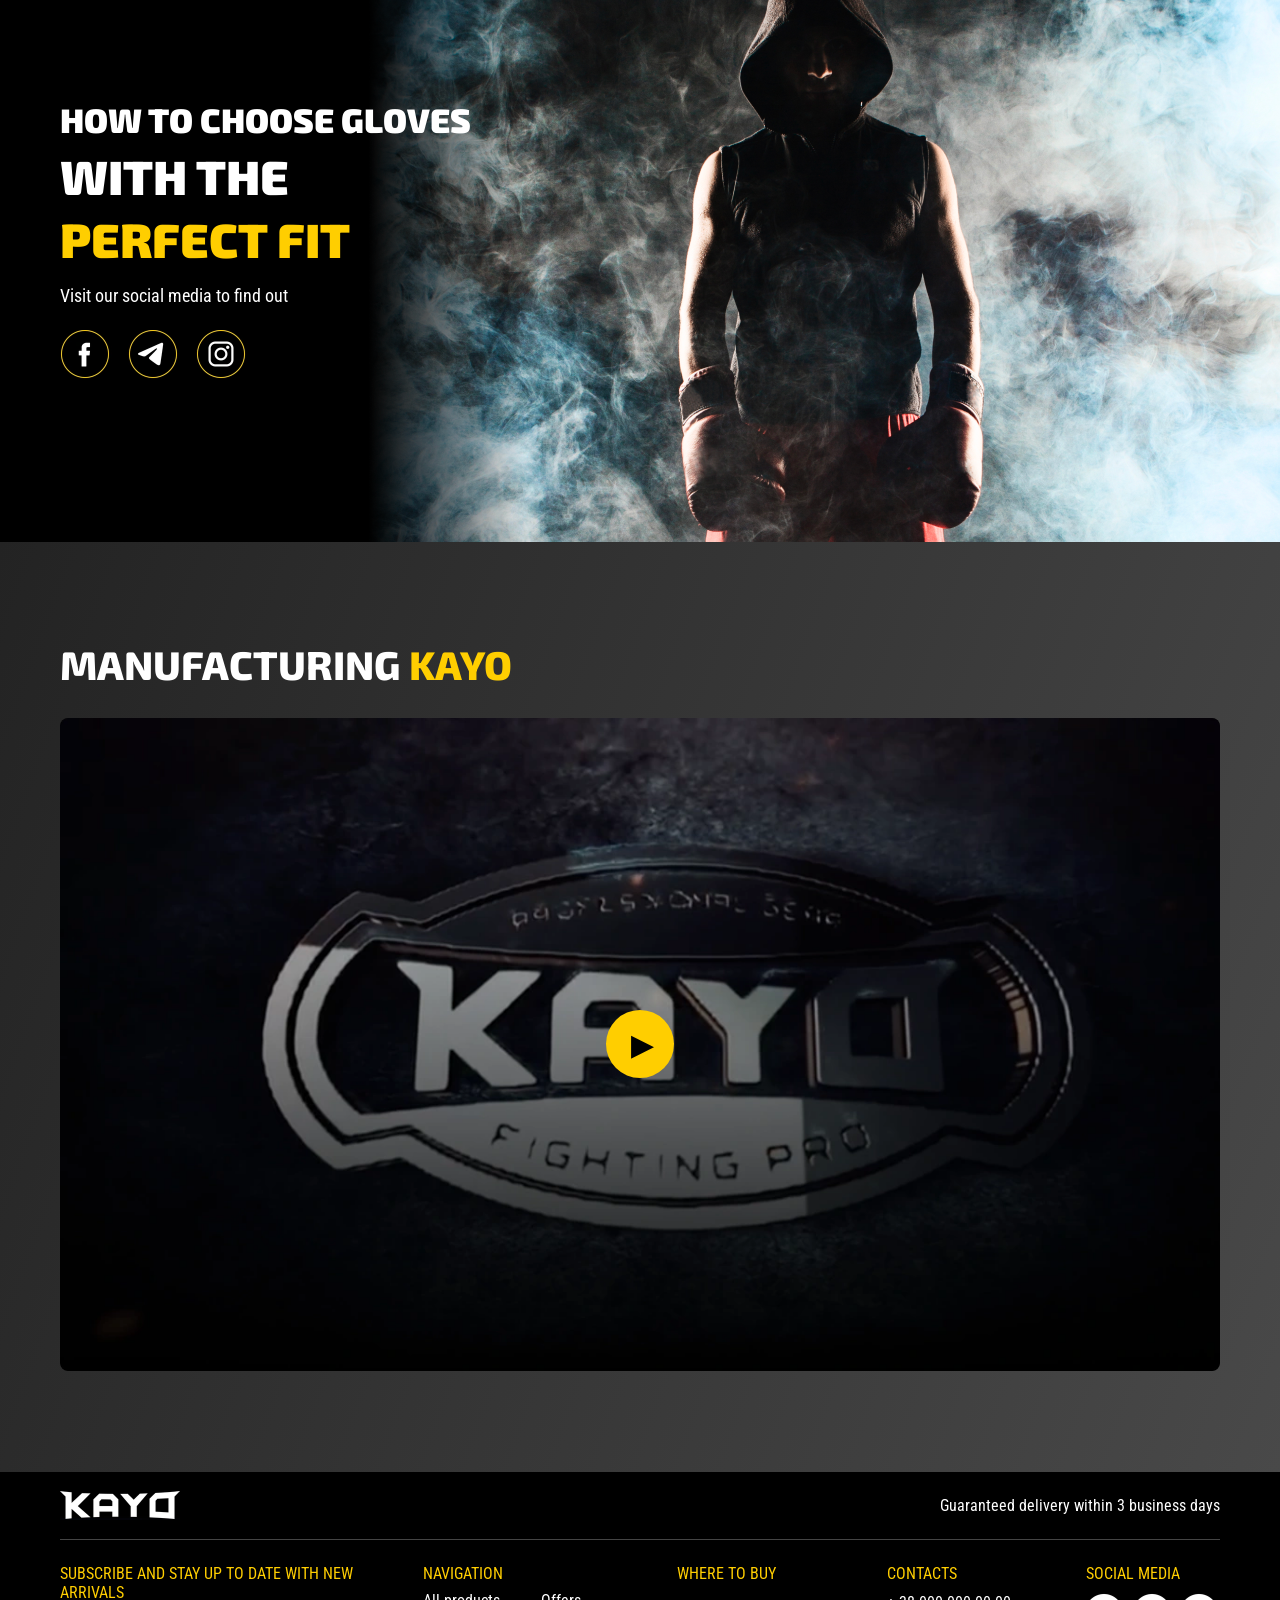
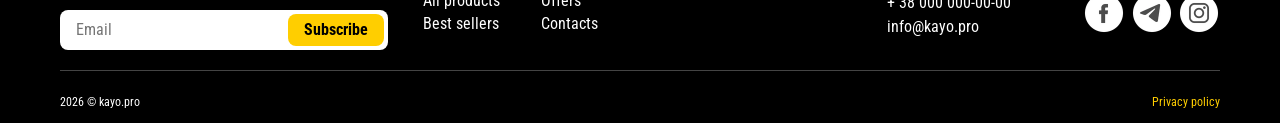
==== commit e63d3e0f: "Publish videos and accessories artwork" ====
--- a/index.html
+++ b/index.html
@@ -1,11 +1,11 @@
 <!doctype html>
-<html lang="en"><head><meta charset="UTF-8"><meta name="viewport" content="width=device-width,initial-scale=1"><title>KAYO — Fighting Pro</title><link rel="icon" href="assets/logo.webp"><link rel="preload" as="image" href="assets/figma-hero-background-clean.webp" media="(min-width: 601px)" fetchpriority="high"><link rel="preload" as="image" href="assets/figma-hero-mobile-clean.webp" media="(max-width: 600px)" fetchpriority="high"><link rel="stylesheet" href="style.css?v=0bb0c9ff4a5f"></head><body>
+<html lang="en"><head><meta charset="UTF-8"><meta name="viewport" content="width=device-width,initial-scale=1"><title>KAYO — Fighting Pro</title><link rel="icon" href="assets/logo.webp"><link rel="preload" as="image" href="assets/figma-hero-background-clean.webp" media="(min-width: 601px)" fetchpriority="high"><link rel="preload" as="image" href="assets/figma-hero-mobile-clean.webp" media="(max-width: 600px)" fetchpriority="high"><link rel="stylesheet" href="style.css?v=40dfe02c2daf"><link rel="stylesheet" href="video-player.css?v=272de3bd232c"></head><body>
 <header><a href="index.html" class="brand"><img src="assets/logo.webp" alt="KAYO" width="120" height="30" decoding="async" fetchpriority="high"></a><nav><a href="catalog.html" data-t="catalog">CATALOG</a><a href="categories.html" data-t="categoriesNav">CATEGORIES</a><a href="offers.html" data-t="sales">OFFERS</a><a href="where-to-buy.html" data-t="whereNav">WHERE TO BUY</a><a href="news.html" data-t="newsNav">NEWS</a><a href="about.html" data-t="company">COMPANY</a><a href="contact.html" data-t="contacts">CONTACTS</a></nav><span class="search" aria-hidden="true"></span><label class="language"><span class="sr-only" data-t="language">Language</span><select id="language" aria-label="Language"><option>EN</option><option>UK</option><option>CS</option><option>PL</option><option>DE</option><option>FR</option><option>ES</option></select></label><span class="hamburger" aria-hidden="true">☰</span></header>
   <main><section class="hero"><div class="ring-mark" aria-hidden="true"><img class="ring-text" decoding="async" src="assets/ring-text.png" alt=""><img class="ring-core" decoding="async" src="assets/ring-core.png" alt=""></div><div class="hero-copy"><h1><span data-t="hero1">EVERYTHING FOR</span><br><span data-t="hero2">MARTIAL ARTS</span></h1><div class="rule"><i></i></div><p data-t="heroSub">THE BEST CHOICE FOR PROFESSIONALS AND BEGINNERS</p><a class="yellow hero-cta" href="catalog.html" data-t="catalogCTA">TO CATALOG!</a></div><a href="#categories" class="down" aria-label="↓"></a></section>
-<div class="marquee" aria-hidden="true"><div class="marquee-track"><div class="marquee-group"><img loading="lazy" decoding="async" src="assets/logo.webp" alt=""><img loading="lazy" decoding="async" src="assets/logo.webp" alt=""><img loading="lazy" decoding="async" src="assets/logo.webp" alt=""><img loading="lazy" decoding="async" src="assets/logo.webp" alt=""><img loading="lazy" decoding="async" src="assets/logo.webp" alt=""><img loading="lazy" decoding="async" src="assets/logo.webp" alt=""><img loading="lazy" decoding="async" src="assets/logo.webp" alt=""><img loading="lazy" decoding="async" src="assets/logo.webp" alt=""><img loading="lazy" decoding="async" src="assets/logo.webp" alt=""><img loading="lazy" decoding="async" src="assets/logo.webp" alt=""><img loading="lazy" decoding="async" src="assets/logo.webp" alt=""><img loading="lazy" decoding="async" src="assets/logo.webp" alt=""></div><div class="marquee-group"><img loading="lazy" decoding="async" src="assets/logo.webp" alt=""><img loading="lazy" decoding="async" src="assets/logo.webp" alt=""><img loading="lazy" decoding="async" src="assets/logo.webp" alt=""><img loading="lazy" decoding="async" src="assets/logo.webp" alt=""><img loading="lazy" decoding="async" src="assets/logo.webp" alt=""><img loading="lazy" decoding="async" src="assets/logo.webp" alt=""><img loading="lazy" decoding="async" src="assets/logo.webp" alt=""><img loading="lazy" decoding="async" src="assets/logo.webp" alt=""><img loading="lazy" decoding="async" src="assets/logo.webp" alt=""><img loading="lazy" decoding="async" src="assets/logo.webp" alt=""><img loading="lazy" decoding="async" src="assets/logo.webp" alt=""><img loading="lazy" decoding="async" src="assets/logo.webp" alt=""></div></div></div><section id="categories" class="categories wrap"><a class="category" id="category-gloves" href="category-gloves.html"><h3><span>Gloves</span><em>KAYO</em></h3><div class="category-body"><picture><source media="(max-width:600px)" srcset="assets/category-gloves-promo-mobile.webp"><img loading="lazy" decoding="async" src="assets/category-gloves-promo.webp" alt=""></picture><div class="category-copy"><p>For professionals and amateurs</p><span class="category-cta">Details</span></div></div></a><a class="category" id="category-protection" href="category-protection.html"><h3><span>Protection</span><em>KAYO</em></h3><div class="category-body"><picture><source media="(max-width:600px)" srcset="assets/category-protection-promo-mobile.webp"><img loading="lazy" decoding="async" src="assets/category-protection-promo.webp" alt=""></picture><div class="category-copy"><p>Maximum reliability</p><span class="category-cta">Details</span></div></div></a><a class="category" id="category-equipment" href="category-equipment.html"><h3><span>Training</span><em>equipment</em></h3><div class="category-body"><picture><source media="(max-width:600px)" srcset="assets/category-equipment-promo-mobile.webp"><img loading="lazy" decoding="async" src="assets/category-equipment-promo.webp" alt=""></picture><div class="category-copy"><p>Equip your training with the best gear</p><span class="category-cta">Details</span></div></div></a><a class="category" id="category-bags" href="category-bags.html"><h3><span>Sports bags</span><em>/ apparel</em></h3><div class="category-body"><picture><source media="(max-width:600px)" srcset="assets/category-bags-promo-mobile.webp"><img loading="lazy" decoding="async" src="assets/category-bags-promo.webp" alt=""></picture><div class="category-copy"><p>For training, travel and an active lifestyle</p><span class="category-cta">Details</span></div></div></a><a class="category" id="category-accessories" href="category-accessories.html"><h3><span>Accessories</span><em>KAYO</em></h3><div class="category-body"><picture><source media="(max-width:600px)" srcset="assets/product-2.webp"><img loading="lazy" decoding="async" src="assets/product-2.webp" alt=""></picture><div class="category-copy"><p>Useful additions to your training gear</p><span class="category-cta">Details</span></div></div></a></section>
+<div class="marquee" aria-hidden="true"><div class="marquee-track"><div class="marquee-group"><img loading="lazy" decoding="async" src="assets/logo.webp" alt=""><img loading="lazy" decoding="async" src="assets/logo.webp" alt=""><img loading="lazy" decoding="async" src="assets/logo.webp" alt=""><img loading="lazy" decoding="async" src="assets/logo.webp" alt=""><img loading="lazy" decoding="async" src="assets/logo.webp" alt=""><img loading="lazy" decoding="async" src="assets/logo.webp" alt=""><img loading="lazy" decoding="async" src="assets/logo.webp" alt=""><img loading="lazy" decoding="async" src="assets/logo.webp" alt=""><img loading="lazy" decoding="async" src="assets/logo.webp" alt=""><img loading="lazy" decoding="async" src="assets/logo.webp" alt=""><img loading="lazy" decoding="async" src="assets/logo.webp" alt=""><img loading="lazy" decoding="async" src="assets/logo.webp" alt=""></div><div class="marquee-group"><img loading="lazy" decoding="async" src="assets/logo.webp" alt=""><img loading="lazy" decoding="async" src="assets/logo.webp" alt=""><img loading="lazy" decoding="async" src="assets/logo.webp" alt=""><img loading="lazy" decoding="async" src="assets/logo.webp" alt=""><img loading="lazy" decoding="async" src="assets/logo.webp" alt=""><img loading="lazy" decoding="async" src="assets/logo.webp" alt=""><img loading="lazy" decoding="async" src="assets/logo.webp" alt=""><img loading="lazy" decoding="async" src="assets/logo.webp" alt=""><img loading="lazy" decoding="async" src="assets/logo.webp" alt=""><img loading="lazy" decoding="async" src="assets/logo.webp" alt=""><img loading="lazy" decoding="async" src="assets/logo.webp" alt=""><img loading="lazy" decoding="async" src="assets/logo.webp" alt=""></div></div></div><section id="categories" class="categories wrap"><a class="category" id="category-gloves" href="category-gloves.html"><h3><span>Gloves</span><em>KAYO</em></h3><div class="category-body"><picture><source media="(max-width:600px)" srcset="assets/category-gloves-promo-mobile.webp"><img loading="lazy" decoding="async" src="assets/category-gloves-promo.webp" alt=""></picture><div class="category-copy"><p>For professionals and amateurs</p><span class="category-cta">Details</span></div></div></a><a class="category" id="category-protection" href="category-protection.html"><h3><span>Protection</span><em>KAYO</em></h3><div class="category-body"><picture><source media="(max-width:600px)" srcset="assets/category-protection-promo-mobile.webp"><img loading="lazy" decoding="async" src="assets/category-protection-promo.webp" alt=""></picture><div class="category-copy"><p>Maximum reliability</p><span class="category-cta">Details</span></div></div></a><a class="category" id="category-equipment" href="category-equipment.html"><h3><span>Training</span><em>equipment</em></h3><div class="category-body"><picture><source media="(max-width:600px)" srcset="assets/category-equipment-promo-mobile.webp"><img loading="lazy" decoding="async" src="assets/category-equipment-promo.webp" alt=""></picture><div class="category-copy"><p>Equip your training with the best gear</p><span class="category-cta">Details</span></div></div></a><a class="category" id="category-bags" href="category-bags.html"><h3><span>Sports bags</span><em>/ apparel</em></h3><div class="category-body"><picture><source media="(max-width:600px)" srcset="assets/category-bags-promo-mobile.webp"><img loading="lazy" decoding="async" src="assets/category-bags-promo.webp" alt=""></picture><div class="category-copy"><p>For training, travel and an active lifestyle</p><span class="category-cta">Details</span></div></div></a><a class="category" id="category-accessories" href="category-accessories.html"><h3><span>Accessories</span><em>KAYO</em></h3><div class="category-body"><picture><source media="(max-width:600px)" srcset="assets/category-accessories-promo-mobile.webp"><img loading="lazy" decoding="async" src="assets/category-accessories-promo.webp" alt=""></picture><div class="category-copy"><p>Useful additions to your training gear</p><span class="category-cta">Details</span></div></div></a></section>
 <section id="hits" class="products gradient"><div class="wrap"><div class="section-heading"><h2 data-t="hits">Best sellers</h2><a class="outline" href="hits.html" data-t="allHits">All best sellers</a></div><div class="product-grid" id="hit-cards" tabindex="0"><article class="product"><img loading="lazy" decoding="async" src="assets/product-0.webp" alt=""><div class="product-info"><p>KAYO yellow mouthguard</p><div class="product-action"><a class="yellow" href="catalog.html?product=catalog-protection-krm-180-ylw#protection">Details</a></div></div></article><article class="product"><img loading="lazy" decoding="async" src="assets/product-1.webp" alt=""><div class="product-info"><p>MMA, hand-to-hand, synthetic leather</p><div class="product-action"><a class="yellow" href="catalog.html?product=catalog-gloves-krgb-174-blk-wht-mma#gloves">Details</a></div></div></article><article class="product"><img loading="lazy" decoding="async" src="assets/product-2.webp" alt=""><div class="product-info"><p>Blue cotton boxing hand wraps</p><div class="product-action"><a class="yellow" href="catalog.html?product=catalog-protection-krm-161-blu#protection">Details</a></div></div></article><article class="product"><img loading="lazy" decoding="async" src="assets/product-3.webp" alt=""><div class="product-info"><p>Black synthetic leather kick pad</p><div class="product-action"><a class="yellow" href="catalog.html?product=catalog-equipment-krks-408#equipment">Details</a></div></div></article><article class="product"><img loading="lazy" decoding="async" src="assets/product-4.webp" alt=""><div class="product-info"><p>Blue shin and instep guards</p><div class="product-action"><a class="yellow" href="catalog.html?product=catalog-protection-krep-250-blue#protection">Details</a></div></div></article><article class="product"><img loading="lazy" decoding="async" src="assets/product-5.webp" alt=""><div class="product-info"><p>Groin guard for taekwondo</p><div class="product-action"><a class="yellow" href="catalog.html?product=catalog-protection-krep-213-wht#protection">Details</a></div></div></article><article class="product"><img loading="lazy" decoding="async" src="assets/product-6.webp" alt=""><div class="product-info"><p>Competition boxing gloves</p><div class="product-action"><a class="yellow" href="catalog.html?product=catalog-gloves-krbg-162-blu-leather#gloves">Details</a></div></div></article><article class="product"><img loading="lazy" decoding="async" src="assets/product-7.webp" alt=""><div class="product-info"><p>KAYO black backpack</p><div class="product-action"><a class="yellow" href="catalog.html?product=catalog-bags-krkkb-202#bags">Details</a></div></div></article></div></div></section>
 <section class="benefits wrap"><h2 data-t="benefits">KAYO benefits</h2><div class="benefit-grid" tabindex="0"><article class="benefit"><img loading="lazy" decoding="async" src="assets/benefit-0.webp" alt=""><h3>Fast delivery</h3><p>Guaranteed delivery within 3 business days</p></article><article class="benefit"><img loading="lazy" decoding="async" src="assets/benefit-1.webp" alt=""><h3>Warranty</h3><p>We guarantee the quality of leather products for at least 1 year</p></article><article class="benefit"><img loading="lazy" decoding="async" src="assets/benefit-2.webp" alt=""><h3>Top specialists</h3><p>Our shop assistants and consultants know sport</p></article><article class="benefit"><img loading="lazy" decoding="async" src="assets/benefit-3.webp" alt=""><h3>Returns</h3><p>Within 14 days of receiving KAYO products</p></article><article class="benefit"><img loading="lazy" decoding="async" src="assets/benefit-4.webp" alt=""><h3>Detailed view</h3><p>Real product photos from every angle, showing every detail</p></article><article class="benefit"><img loading="lazy" decoding="async" src="assets/benefit-5.webp" alt=""><h3>Product quality</h3><p>Manufactured using modern, innovative technologies</p></article></div></section>
 <section id="sales" class="products gradient"><div class="wrap"><div class="section-heading"><h2 data-t="sales">Offers</h2><a class="outline" href="offers.html" data-t="allSales">All offers</a></div><div class="product-grid" id="sale-cards" tabindex="0"><article class="product"><img loading="lazy" decoding="async" src="assets/catalog-gloves/krbg-168-wht-blk.webp" alt="KRBG 168 WHT / BLK"><div class="product-info"><p>KRBG 168 WHT / BLK</p><div class="product-action"><a class="yellow" href="catalog.html?product=catalog-gloves-krbg-168-wht-blk#gloves">Details</a></div></div></article><article class="product"><img loading="lazy" decoding="async" src="assets/catalog-gloves/krbg-215-wht-red-leather.webp" alt="KRBG 215 WHT / RED — LEATHER"><div class="product-info"><p>KRBG 215 WHT / RED — LEATHER</p><div class="product-action"><a class="yellow" href="catalog.html?product=catalog-gloves-krbg-215-wht-red-leather#gloves">Details</a></div></div></article><article class="product"><img loading="lazy" decoding="async" src="assets/catalog-equipment/krfp-204.webp" alt="KRFP 204 BLACK"><div class="product-info"><p>KRFP 204 BLACK</p><div class="product-action"><a class="yellow" href="catalog.html?product=catalog-equipment-krfp-204#equipment">Details</a></div></div></article><article class="product"><img loading="lazy" decoding="async" src="assets/catalog-bags/krkkb-315.webp" alt="KRKKB 315 BLACK"><div class="product-info"><p>KRKKB 315 BLACK</p><div class="product-action"><a class="yellow" href="catalog.html?product=catalog-bags-krkkb-315#bags">Details</a></div></div></article></div></div></section>
 <section class="story"><div class="story-copy"><h2><span data-t="story1">How to choose gloves</span><br><span data-t="story2">with the</span><br><em data-t="story3">perfect fit</em></h2><p data-t="storySub">Visit our social media to find out</p><picture><source media="(max-width:600px)" srcset="assets/social-mobile.webp"><img loading="lazy" decoding="async" src="assets/social.webp" alt="Facebook · Telegram · Instagram"></picture></div></section>
-<section id="production" class="production gradient"><div class="wrap"><h2><span data-t="production">Manufacturing</span> <em>KAYO</em></h2><div class="video" role="img" data-alt="videoTBD"><img loading="lazy" decoding="async" src="assets/video.webp" alt="KAYO Fighting Pro"></div></div></section></main>
-<footer class="wrap" id="contacts"><div class="footer-top"><picture><source media="(max-width:600px)" srcset="assets/footer-logo.webp"><img loading="lazy" decoding="async" src="assets/logo.webp" alt="KAYO"></picture><p data-t="deliveryText">Guaranteed delivery within 3 business days</p></div><div class="footer-main"><div class="subscribe"><p data-t="subscribeTitle">Subscribe and stay up to date with new arrivals</p><div class="email"><input type="email" data-placeholder="email" aria-label="Email"><button type="button" class="yellow" disabled data-t="subscribe">Subscribe</button></div></div><div class="footer-nav"><h3 data-t="navigation">Navigation</h3><div><a href="catalog.html" data-t="allProducts">All products</a><a href="offers.html" data-t="sales">OFFERS</a><a href="hits.html" data-t="hits">Best sellers</a><a href="contact.html" data-t="contacts">CONTACTS</a></div></div><div class="where"><h3><a href="where-to-buy.html" data-t="whereNav">Where to buy</a></h3></div><div class="contact"><h3><a href="contact.html" data-t="contacts">Contacts</a></h3><p>+ 38 000 000-00-00<br>info@kayo.pro</p></div><div class="social-footer"><h3 data-t="social">Social media</h3><img loading="lazy" decoding="async" src="assets/social-footer.webp" alt="Facebook · Telegram · Instagram"></div></div><div class="footer-bottom"><span>2026 © kayo.pro</span><span data-t="privacy">Privacy policy</span></div></footer><script defer src="offers-data.js?v=32c1d04781d4"></script><script defer src="featured-data.js?v=bbad53cd2802"></script><script src="cms-data.js?v=6ce6550f91a8"></script><script defer src="app.js?v=ea1a4144f232"></script><script defer src="navigation.js?v=a93fc743ae93"></script></body></html>
+<section id="production" class="production gradient"><div class="wrap"><h2><span data-t="production">Manufacturing</span> <em>KAYO</em></h2><div class="video video-player" data-video-slot="video-home" data-video-id="geaH8hMBwRk"><img loading="lazy" decoding="async" src="assets/video.webp" alt=""><button type="button" class="video-play" data-video-play aria-label="Play video"><span aria-hidden="true">▶</span></button></div></div></section></main>
+<footer class="wrap" id="contacts"><div class="footer-top"><picture><source media="(max-width:600px)" srcset="assets/footer-logo.webp"><img loading="lazy" decoding="async" src="assets/logo.webp" alt="KAYO"></picture><p data-t="deliveryText">Guaranteed delivery within 3 business days</p></div><div class="footer-main"><div class="subscribe"><p data-t="subscribeTitle">Subscribe and stay up to date with new arrivals</p><div class="email"><input type="email" data-placeholder="email" aria-label="Email"><button type="button" class="yellow" disabled data-t="subscribe">Subscribe</button></div></div><div class="footer-nav"><h3 data-t="navigation">Navigation</h3><div><a href="catalog.html" data-t="allProducts">All products</a><a href="offers.html" data-t="sales">OFFERS</a><a href="hits.html" data-t="hits">Best sellers</a><a href="contact.html" data-t="contacts">CONTACTS</a></div></div><div class="where"><h3><a href="where-to-buy.html" data-t="whereNav">Where to buy</a></h3></div><div class="contact"><h3><a href="contact.html" data-t="contacts">Contacts</a></h3><p>+ 38 000 000-00-00<br>info@kayo.pro</p></div><div class="social-footer"><h3 data-t="social">Social media</h3><img loading="lazy" decoding="async" src="assets/social-footer.webp" alt="Facebook · Telegram · Instagram"></div></div><div class="footer-bottom"><span>2026 © kayo.pro</span><span data-t="privacy">Privacy policy</span></div></footer><script defer src="offers-data.js?v=32c1d04781d4"></script><script defer src="featured-data.js?v=bbad53cd2802"></script><script src="cms-data.js?v=e3dfdaa518b7"></script><script defer src="app.js?v=57f33c63c44d"></script><script defer src="navigation.js?v=a93fc743ae93"></script><script defer src="video-player.js?v=88f8c990cbd4"></script></body></html>
--- a/style.css
+++ b/style.css
@@ -211,3 +211,5 @@
 .subscribe-submit{min-height:48px;padding:10px 20px;cursor:pointer;font-size:17px}
 .subscribe-status{min-height:1.4em;color:#ffce00;font-size:15px;line-height:1.4}
 @media(max-width:600px){.subscribe-dialog{padding:24px}.subscribe-dialog h2{font-size:25px}}
+/* Keep the editorial headline and social artwork centred on narrow screens. */
+@media(max-width:600px){.story-copy{text-align:center}.story picture img{margin-inline:auto}}
--- a/video-player.css
+++ b/video-player.css
@@ -0,0 +1,10 @@
+.video-player{position:relative;width:100%;aspect-ratio:16/9;overflow:hidden;border-radius:8px;background:#111}
+.video-player::after{display:none}
+.video-player>img{display:block;width:100%;height:100%;aspect-ratio:auto;object-fit:cover;border-radius:inherit}
+.video-player>iframe{display:block;width:100%;height:100%;border:0}
+.video-play{position:absolute;inset:0;margin:auto;display:grid;place-items:center;width:68px;height:68px;border:0;border-radius:50%;background:#ffce00;color:#000;cursor:pointer;font:30px Arial,sans-serif}
+.video-play span{margin-left:4px}
+.video-play:hover{background:#ffdf4d;transform:scale(1.05)}
+.video-play:focus-visible{outline:3px solid #fff;outline-offset:4px}
+.video-play[hidden]{display:none}
+@media(prefers-reduced-motion:reduce){.video-play:hover{transform:none}}
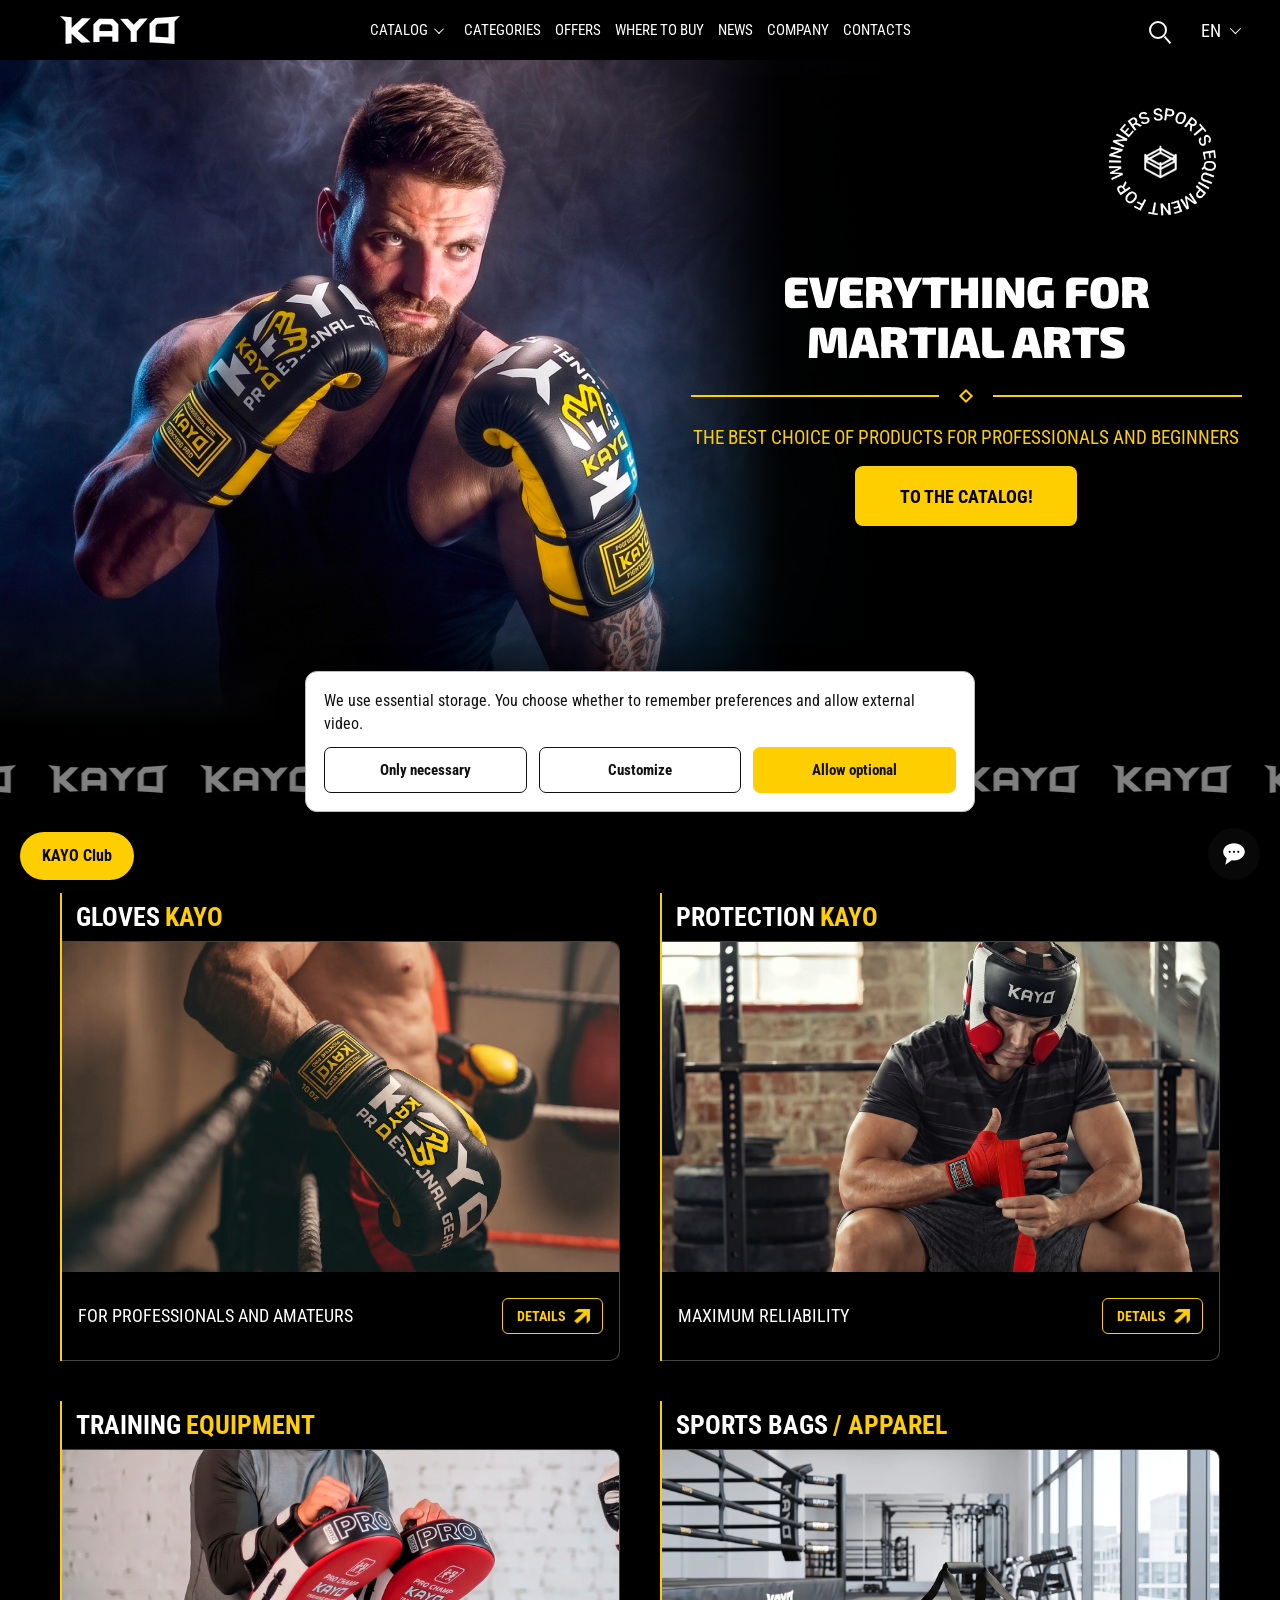
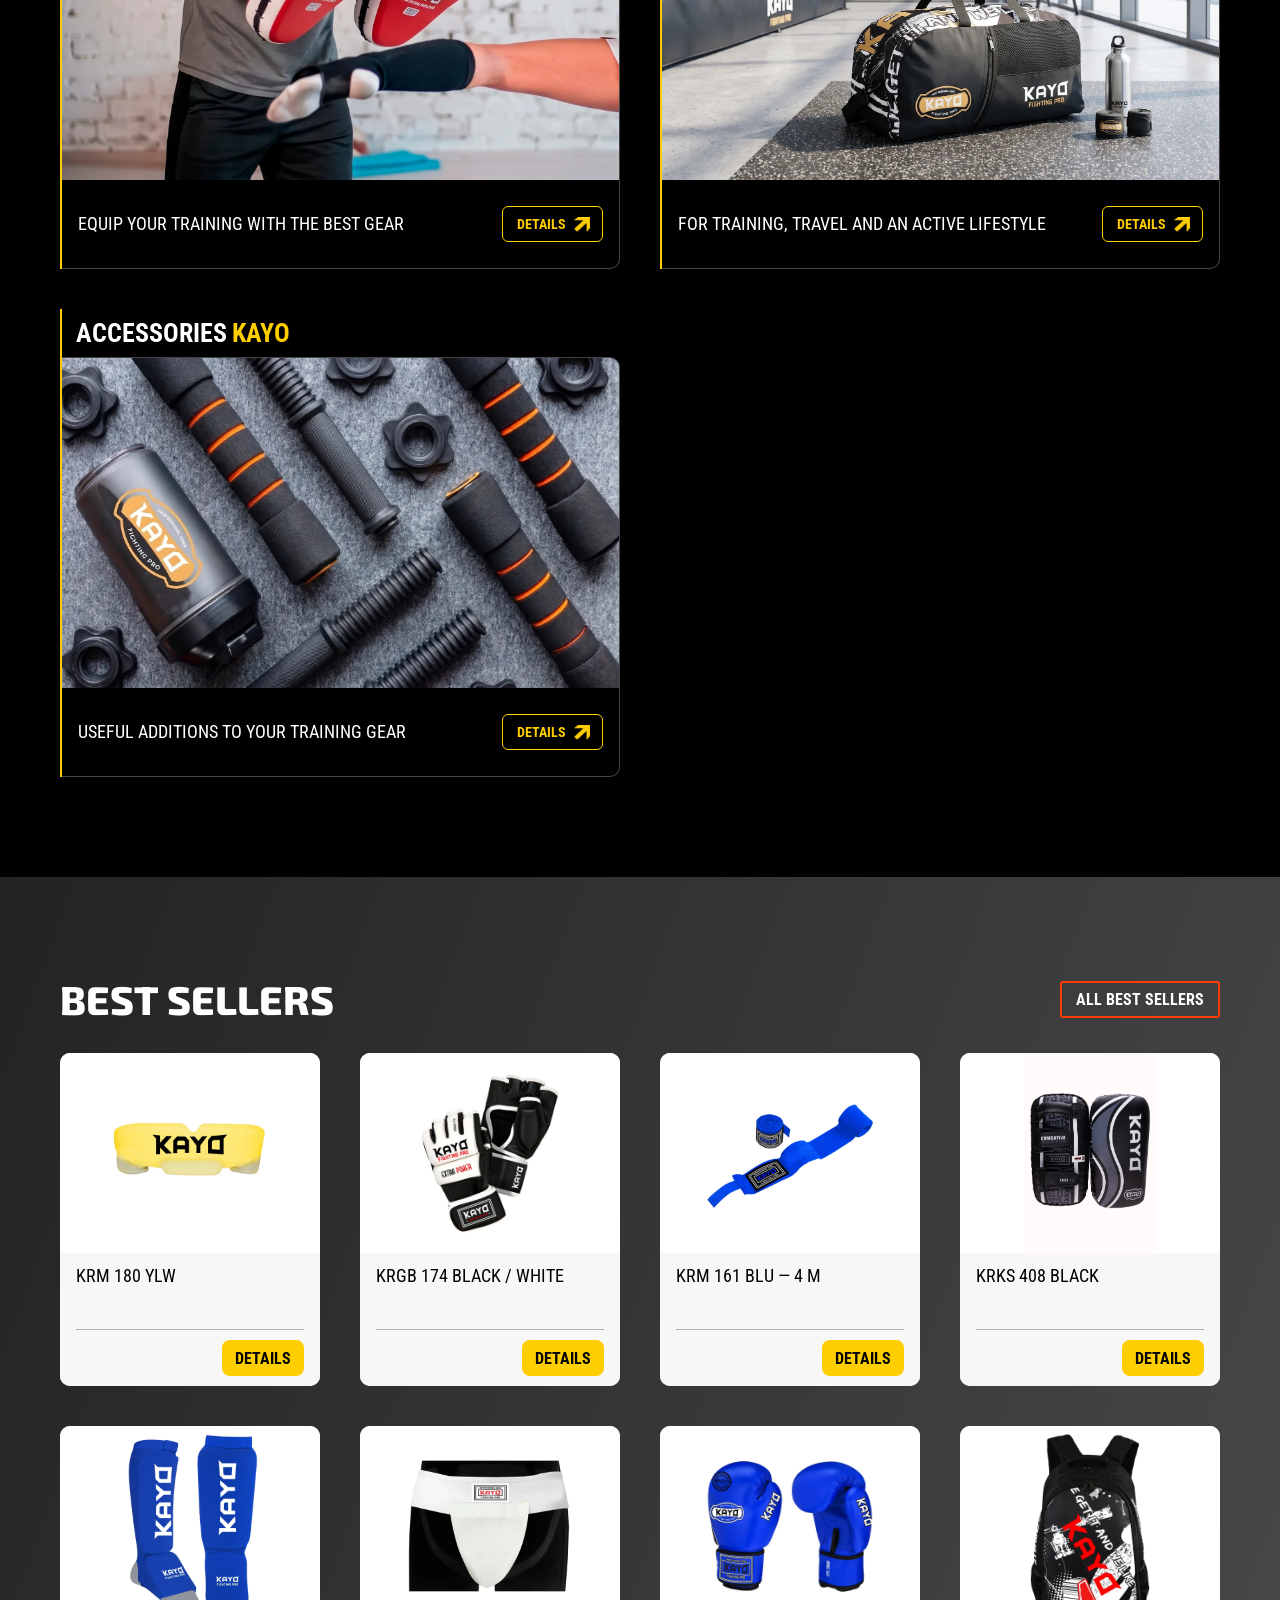
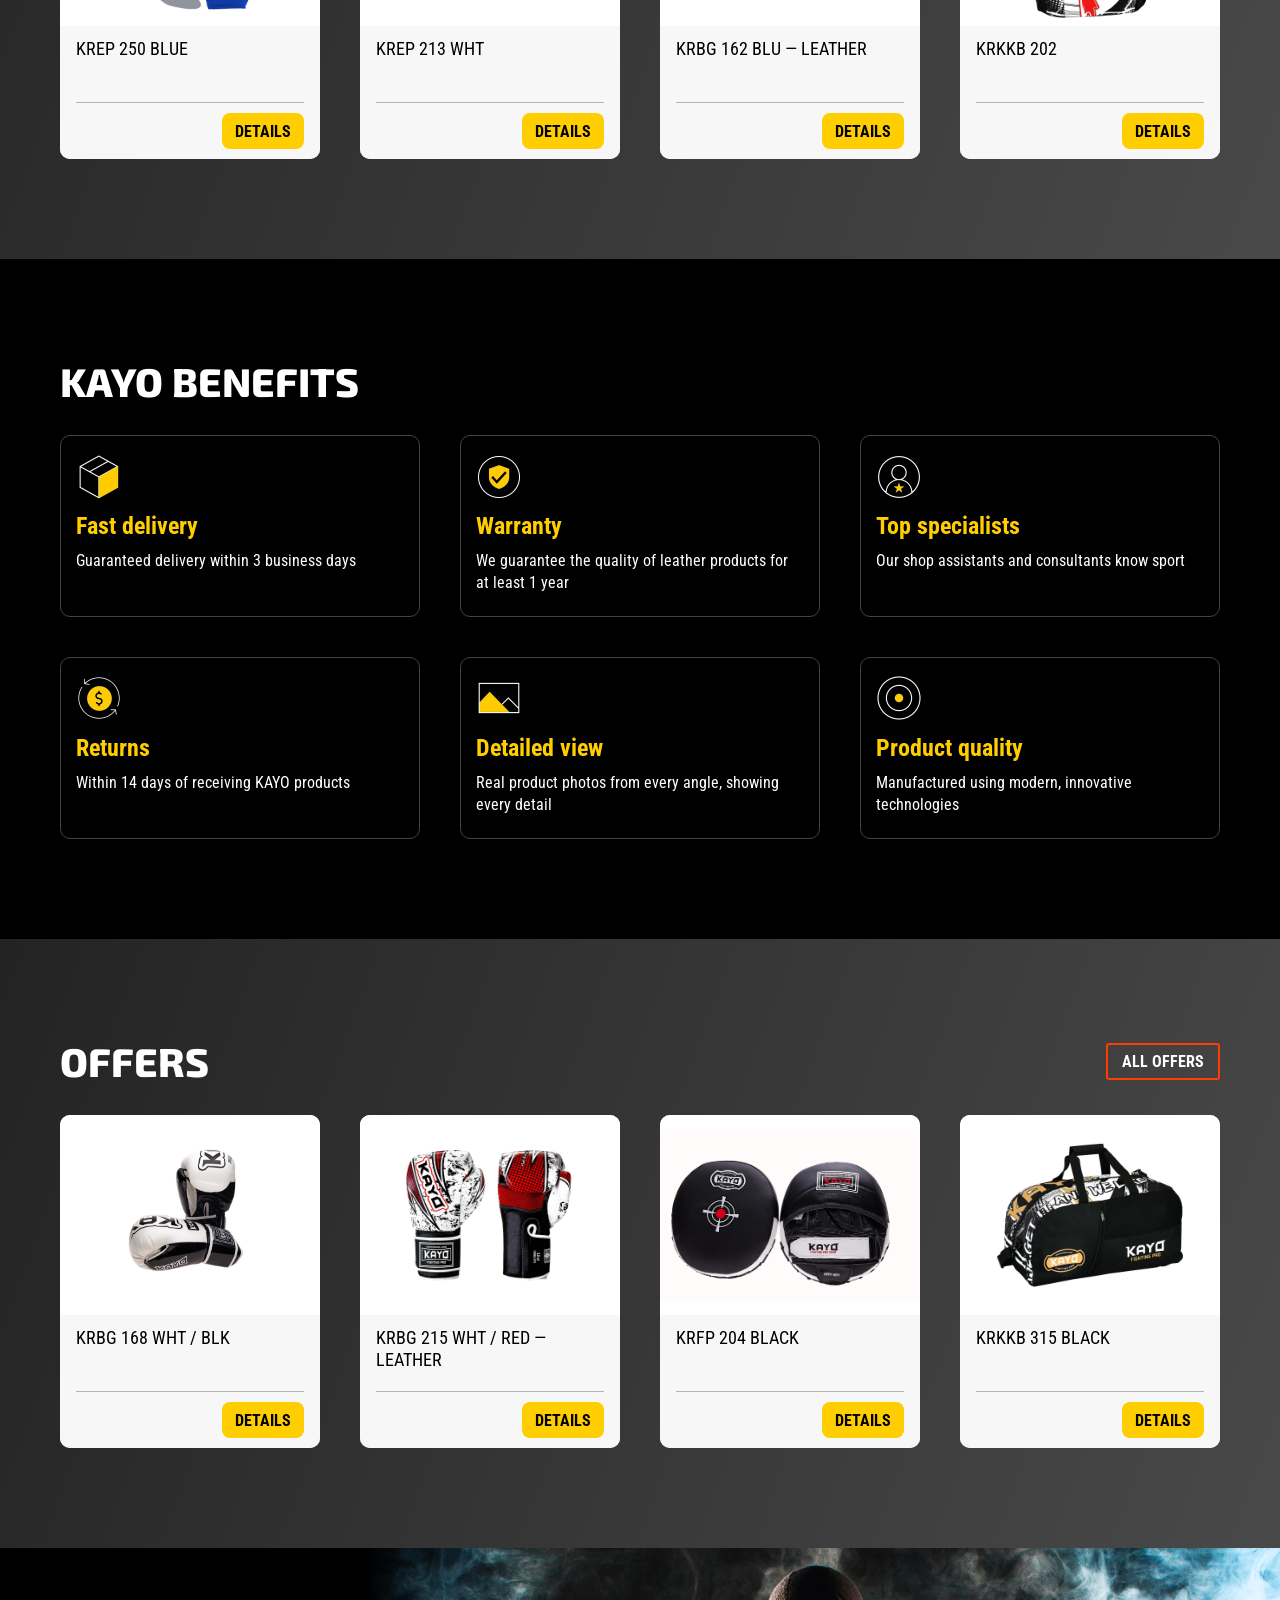
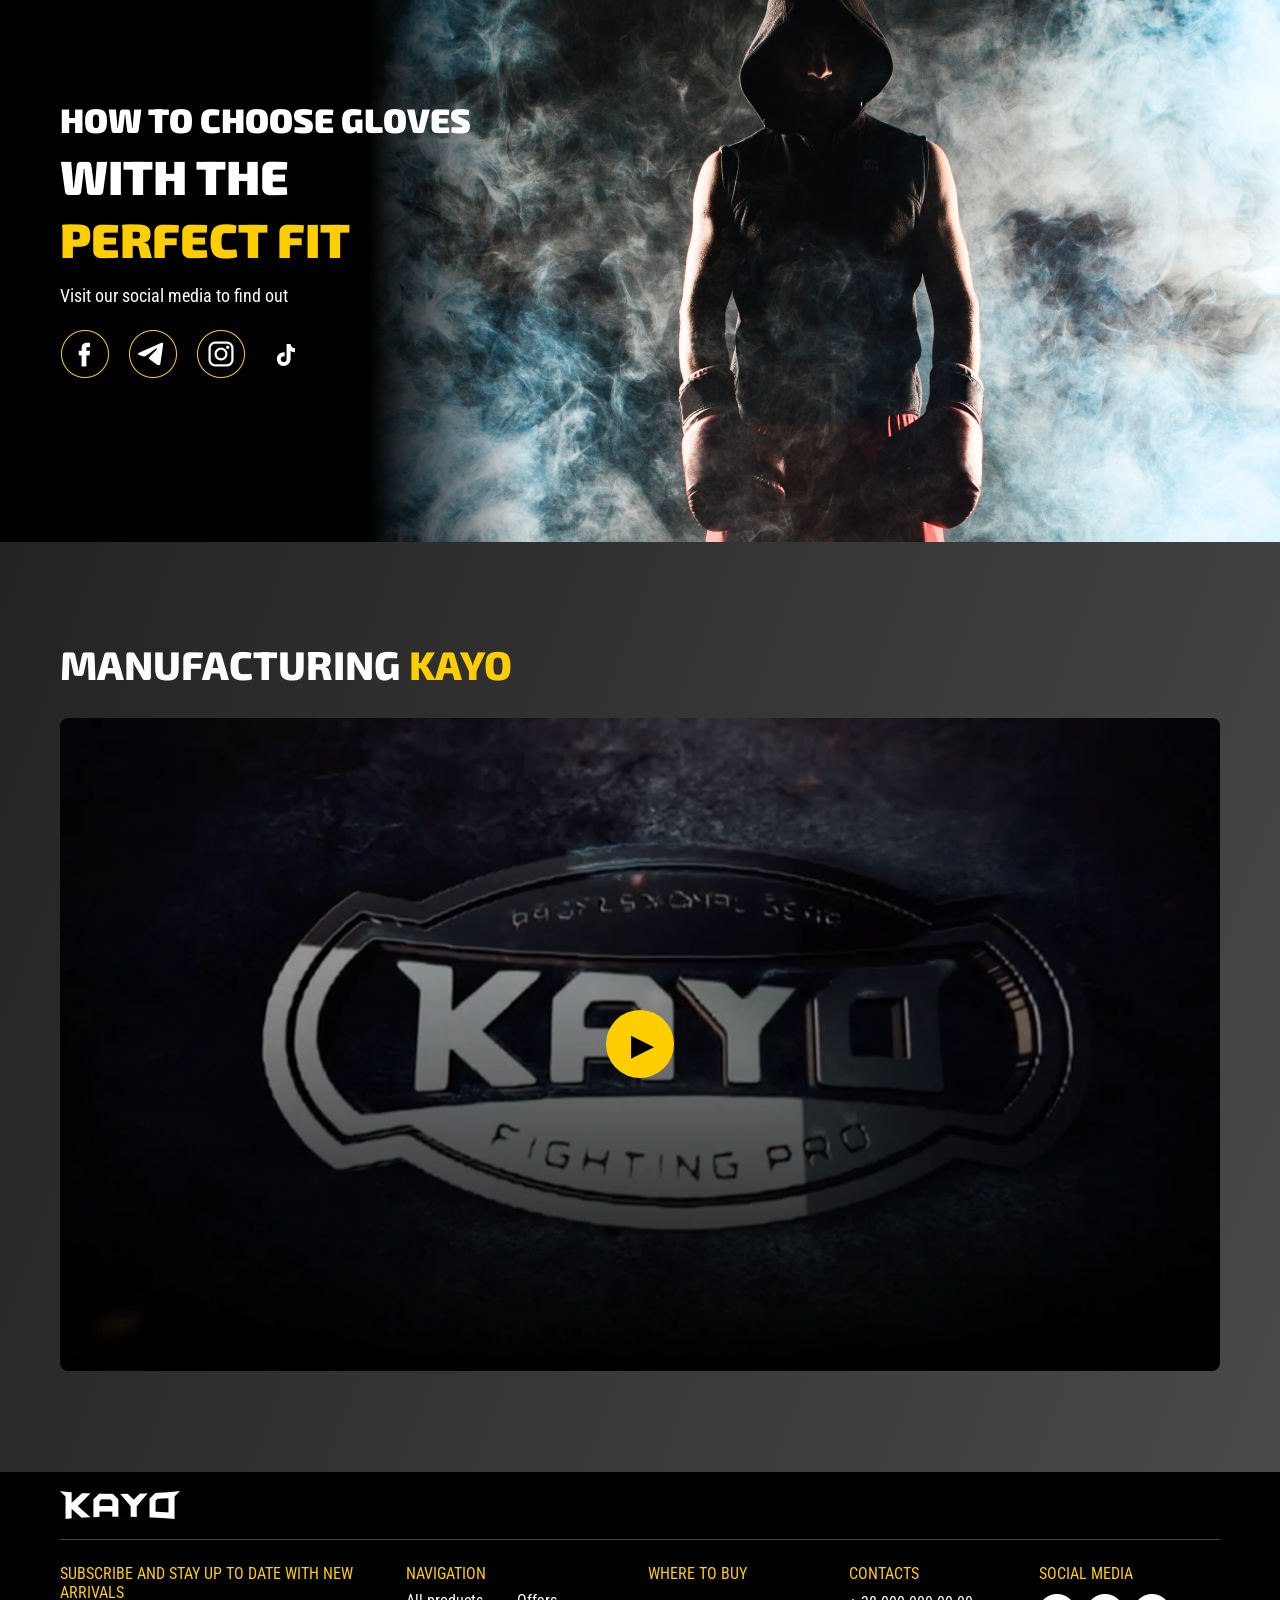
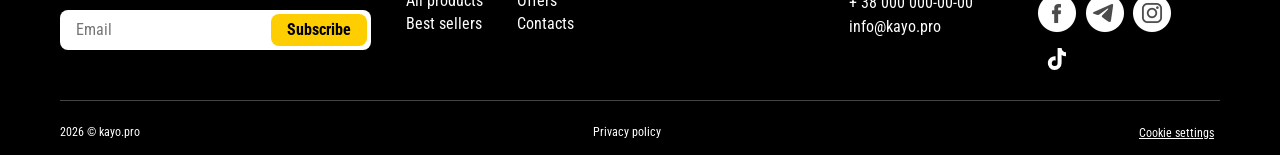
==== commit 9b7c3308: "Publish KAYO preview with RU, club and updated catalog" ====
--- a/index.html
+++ b/index.html
@@ -1,11 +1,11 @@
 <!doctype html>
-<html lang="en"><head><meta charset="UTF-8"><meta name="viewport" content="width=device-width,initial-scale=1"><title>KAYO — Fighting Pro</title><link rel="icon" href="assets/logo.webp"><link rel="preload" as="image" href="assets/figma-hero-background-clean.webp" media="(min-width: 601px)" fetchpriority="high"><link rel="preload" as="image" href="assets/figma-hero-mobile-clean.webp" media="(max-width: 600px)" fetchpriority="high"><link rel="stylesheet" href="style.css?v=40dfe02c2daf"><link rel="stylesheet" href="video-player.css?v=272de3bd232c"></head><body>
-<header><a href="index.html" class="brand"><img src="assets/logo.webp" alt="KAYO" width="120" height="30" decoding="async" fetchpriority="high"></a><nav><a href="catalog.html" data-t="catalog">CATALOG</a><a href="categories.html" data-t="categoriesNav">CATEGORIES</a><a href="offers.html" data-t="sales">OFFERS</a><a href="where-to-buy.html" data-t="whereNav">WHERE TO BUY</a><a href="news.html" data-t="newsNav">NEWS</a><a href="about.html" data-t="company">COMPANY</a><a href="contact.html" data-t="contacts">CONTACTS</a></nav><span class="search" aria-hidden="true"></span><label class="language"><span class="sr-only" data-t="language">Language</span><select id="language" aria-label="Language"><option>EN</option><option>UK</option><option>CS</option><option>PL</option><option>DE</option><option>FR</option><option>ES</option></select></label><span class="hamburger" aria-hidden="true">☰</span></header>
+<html lang="en"><head><script src="privacy-state.js?v=2c2a56d7a6fc"></script><link rel="stylesheet" href="engagement.css?v=e723b494bb92"><script src="engagement.js?v=df9c1a9d7e1e" defer></script><script src="product-reviews.js?v=f380d6ae43c8" defer></script><meta charset="UTF-8"><meta name="viewport" content="width=device-width,initial-scale=1"><title>KAYO — Fighting Pro</title><meta name="description" content="The best choice of products for professionals and beginners"><link rel="icon" type="image/png" href="assets/favicon.png?v=20261013"><link rel="preload" as="image" href="assets/figma-hero-background-clean.webp" media="(min-width: 601px)" fetchpriority="high"><link rel="preload" as="image" href="assets/figma-hero-mobile-clean.webp" media="(max-width: 600px)" fetchpriority="high"><link rel="stylesheet" href="style.css?v=99d33866070c"><link rel="stylesheet" href="catalog.css?v=3ff144be8efe"><link rel="stylesheet" href="catalog-gallery.css?v=372f46f04bf6"><link rel="stylesheet" href="video-player.css?v=272de3bd232c"></head><body>
+<header><a href="index.html" class="brand"><img src="assets/logo.webp" alt="KAYO" width="120" height="30" decoding="async" fetchpriority="high"></a><nav><a href="catalog.html" data-t="catalog">CATALOG</a><a href="categories.html" data-t="categoriesNav">CATEGORIES</a><a href="offers.html" data-t="sales">OFFERS</a><a href="where-to-buy.html" data-t="whereNav">WHERE TO BUY</a><a href="news.html" data-t="newsNav">NEWS</a><a href="about.html" data-t="company">COMPANY</a><a href="contact.html" data-t="contacts">CONTACTS</a></nav><span class="search" aria-hidden="true"></span><label class="language"><span class="sr-only" data-t="language">Language</span><select id="language" aria-label="Language"><option>EN</option><option value="UK">UA</option><option>CS</option><option>PL</option><option>DE</option><option>FR</option><option>ES</option><option>RU</option></select></label><span class="hamburger" aria-hidden="true">☰</span></header>
   <main><section class="hero"><div class="ring-mark" aria-hidden="true"><img class="ring-text" decoding="async" src="assets/ring-text.png" alt=""><img class="ring-core" decoding="async" src="assets/ring-core.png" alt=""></div><div class="hero-copy"><h1><span data-t="hero1">EVERYTHING FOR</span><br><span data-t="hero2">MARTIAL ARTS</span></h1><div class="rule"><i></i></div><p data-t="heroSub">THE BEST CHOICE FOR PROFESSIONALS AND BEGINNERS</p><a class="yellow hero-cta" href="catalog.html" data-t="catalogCTA">TO CATALOG!</a></div><a href="#categories" class="down" aria-label="↓"></a></section>
-<div class="marquee" aria-hidden="true"><div class="marquee-track"><div class="marquee-group"><img loading="lazy" decoding="async" src="assets/logo.webp" alt=""><img loading="lazy" decoding="async" src="assets/logo.webp" alt=""><img loading="lazy" decoding="async" src="assets/logo.webp" alt=""><img loading="lazy" decoding="async" src="assets/logo.webp" alt=""><img loading="lazy" decoding="async" src="assets/logo.webp" alt=""><img loading="lazy" decoding="async" src="assets/logo.webp" alt=""><img loading="lazy" decoding="async" src="assets/logo.webp" alt=""><img loading="lazy" decoding="async" src="assets/logo.webp" alt=""><img loading="lazy" decoding="async" src="assets/logo.webp" alt=""><img loading="lazy" decoding="async" src="assets/logo.webp" alt=""><img loading="lazy" decoding="async" src="assets/logo.webp" alt=""><img loading="lazy" decoding="async" src="assets/logo.webp" alt=""></div><div class="marquee-group"><img loading="lazy" decoding="async" src="assets/logo.webp" alt=""><img loading="lazy" decoding="async" src="assets/logo.webp" alt=""><img loading="lazy" decoding="async" src="assets/logo.webp" alt=""><img loading="lazy" decoding="async" src="assets/logo.webp" alt=""><img loading="lazy" decoding="async" src="assets/logo.webp" alt=""><img loading="lazy" decoding="async" src="assets/logo.webp" alt=""><img loading="lazy" decoding="async" src="assets/logo.webp" alt=""><img loading="lazy" decoding="async" src="assets/logo.webp" alt=""><img loading="lazy" decoding="async" src="assets/logo.webp" alt=""><img loading="lazy" decoding="async" src="assets/logo.webp" alt=""><img loading="lazy" decoding="async" src="assets/logo.webp" alt=""><img loading="lazy" decoding="async" src="assets/logo.webp" alt=""></div></div></div><section id="categories" class="categories wrap"><a class="category" id="category-gloves" href="category-gloves.html"><h3><span>Gloves</span><em>KAYO</em></h3><div class="category-body"><picture><source media="(max-width:600px)" srcset="assets/category-gloves-promo-mobile.webp"><img loading="lazy" decoding="async" src="assets/category-gloves-promo.webp" alt=""></picture><div class="category-copy"><p>For professionals and amateurs</p><span class="category-cta">Details</span></div></div></a><a class="category" id="category-protection" href="category-protection.html"><h3><span>Protection</span><em>KAYO</em></h3><div class="category-body"><picture><source media="(max-width:600px)" srcset="assets/category-protection-promo-mobile.webp"><img loading="lazy" decoding="async" src="assets/category-protection-promo.webp" alt=""></picture><div class="category-copy"><p>Maximum reliability</p><span class="category-cta">Details</span></div></div></a><a class="category" id="category-equipment" href="category-equipment.html"><h3><span>Training</span><em>equipment</em></h3><div class="category-body"><picture><source media="(max-width:600px)" srcset="assets/category-equipment-promo-mobile.webp"><img loading="lazy" decoding="async" src="assets/category-equipment-promo.webp" alt=""></picture><div class="category-copy"><p>Equip your training with the best gear</p><span class="category-cta">Details</span></div></div></a><a class="category" id="category-bags" href="category-bags.html"><h3><span>Sports bags</span><em>/ apparel</em></h3><div class="category-body"><picture><source media="(max-width:600px)" srcset="assets/category-bags-promo-mobile.webp"><img loading="lazy" decoding="async" src="assets/category-bags-promo.webp" alt=""></picture><div class="category-copy"><p>For training, travel and an active lifestyle</p><span class="category-cta">Details</span></div></div></a><a class="category" id="category-accessories" href="category-accessories.html"><h3><span>Accessories</span><em>KAYO</em></h3><div class="category-body"><picture><source media="(max-width:600px)" srcset="assets/category-accessories-promo-mobile.webp"><img loading="lazy" decoding="async" src="assets/category-accessories-promo.webp" alt=""></picture><div class="category-copy"><p>Useful additions to your training gear</p><span class="category-cta">Details</span></div></div></a></section>
+<div class="marquee" aria-hidden="true"><div class="marquee-track"><div class="marquee-group"><img loading="lazy" decoding="async" src="assets/logo.webp" alt=""><img loading="lazy" decoding="async" src="assets/logo.webp" alt=""><img loading="lazy" decoding="async" src="assets/logo.webp" alt=""><img loading="lazy" decoding="async" src="assets/logo.webp" alt=""><img loading="lazy" decoding="async" src="assets/logo.webp" alt=""><img loading="lazy" decoding="async" src="assets/logo.webp" alt=""><img loading="lazy" decoding="async" src="assets/logo.webp" alt=""><img loading="lazy" decoding="async" src="assets/logo.webp" alt=""><img loading="lazy" decoding="async" src="assets/logo.webp" alt=""><img loading="lazy" decoding="async" src="assets/logo.webp" alt=""><img loading="lazy" decoding="async" src="assets/logo.webp" alt=""><img loading="lazy" decoding="async" src="assets/logo.webp" alt=""></div><div class="marquee-group"><img loading="lazy" decoding="async" src="assets/logo.webp" alt=""><img loading="lazy" decoding="async" src="assets/logo.webp" alt=""><img loading="lazy" decoding="async" src="assets/logo.webp" alt=""><img loading="lazy" decoding="async" src="assets/logo.webp" alt=""><img loading="lazy" decoding="async" src="assets/logo.webp" alt=""><img loading="lazy" decoding="async" src="assets/logo.webp" alt=""><img loading="lazy" decoding="async" src="assets/logo.webp" alt=""><img loading="lazy" decoding="async" src="assets/logo.webp" alt=""><img loading="lazy" decoding="async" src="assets/logo.webp" alt=""><img loading="lazy" decoding="async" src="assets/logo.webp" alt=""><img loading="lazy" decoding="async" src="assets/logo.webp" alt=""><img loading="lazy" decoding="async" src="assets/logo.webp" alt=""></div></div></div><section id="categories" class="categories wrap"><a class="category" id="category-gloves" href="category-gloves.html"><h3><span>Gloves</span><em>KAYO</em></h3><div class="category-body"><picture><source media="(max-width:600px)" srcset="assets/category-gloves-promo-mobile.webp"><img loading="lazy" decoding="async" src="assets/category-gloves-promo.webp" alt=""></picture><div class="category-copy"><p>For professionals and amateurs</p><span class="category-cta">Details</span></div></div></a><a class="category" id="category-protection" href="category-protection.html"><h3><span>Protection</span><em>KAYO</em></h3><div class="category-body"><picture><source media="(max-width:600px)" srcset="assets/category-protection-promo-mobile.webp"><img loading="lazy" decoding="async" src="assets/category-protection-promo.webp" alt=""></picture><div class="category-copy"><p>Maximum reliability</p><span class="category-cta">Details</span></div></div></a><a class="category" id="category-equipment" href="category-equipment.html"><h3><span>Training</span><em>equipment</em></h3><div class="category-body"><picture><source media="(max-width:600px)" srcset="assets/category-equipment-promo-mobile.webp"><img loading="lazy" decoding="async" src="assets/category-equipment-promo.webp" alt=""></picture><div class="category-copy"><p>Equip your training with the best gear</p><span class="category-cta">Details</span></div></div></a><a class="category" id="category-bags" href="category-bags.html"><h3><span>Sports bags</span><em>/ apparel</em></h3><div class="category-body"><picture><source media="(max-width:600px)" srcset="assets/category-bags-promo-mobile.webp"><img loading="lazy" decoding="async" src="assets/category-bags-promo.webp" alt=""></picture><div class="category-copy"><p>For training, travel and an active lifestyle</p><span class="category-cta">Details</span></div></div></a><a class="category" id="category-accessories" href="category-accessories.html"><h3><span>Accessories</span><em>KAYO</em></h3><div class="category-body"><picture><source media="(max-width:600px)" srcset="assets/category-accessories-promo-mobile-20261014.webp"><img loading="lazy" decoding="async" src="assets/category-accessories-promo-20261014.webp" alt=""></picture><div class="category-copy"><p>Useful additions to your training gear</p><span class="category-cta">Details</span></div></div></a></section>
 <section id="hits" class="products gradient"><div class="wrap"><div class="section-heading"><h2 data-t="hits">Best sellers</h2><a class="outline" href="hits.html" data-t="allHits">All best sellers</a></div><div class="product-grid" id="hit-cards" tabindex="0"><article class="product"><img loading="lazy" decoding="async" src="assets/product-0.webp" alt=""><div class="product-info"><p>KAYO yellow mouthguard</p><div class="product-action"><a class="yellow" href="catalog.html?product=catalog-protection-krm-180-ylw#protection">Details</a></div></div></article><article class="product"><img loading="lazy" decoding="async" src="assets/product-1.webp" alt=""><div class="product-info"><p>MMA, hand-to-hand, synthetic leather</p><div class="product-action"><a class="yellow" href="catalog.html?product=catalog-gloves-krgb-174-blk-wht-mma#gloves">Details</a></div></div></article><article class="product"><img loading="lazy" decoding="async" src="assets/product-2.webp" alt=""><div class="product-info"><p>Blue cotton boxing hand wraps</p><div class="product-action"><a class="yellow" href="catalog.html?product=catalog-protection-krm-161-blu#protection">Details</a></div></div></article><article class="product"><img loading="lazy" decoding="async" src="assets/product-3.webp" alt=""><div class="product-info"><p>Black synthetic leather kick pad</p><div class="product-action"><a class="yellow" href="catalog.html?product=catalog-equipment-krks-408#equipment">Details</a></div></div></article><article class="product"><img loading="lazy" decoding="async" src="assets/product-4.webp" alt=""><div class="product-info"><p>Blue shin and instep guards</p><div class="product-action"><a class="yellow" href="catalog.html?product=catalog-protection-krep-250-blue#protection">Details</a></div></div></article><article class="product"><img loading="lazy" decoding="async" src="assets/product-5.webp" alt=""><div class="product-info"><p>Groin guard for taekwondo</p><div class="product-action"><a class="yellow" href="catalog.html?product=catalog-protection-krep-213-wht#protection">Details</a></div></div></article><article class="product"><img loading="lazy" decoding="async" src="assets/product-6.webp" alt=""><div class="product-info"><p>Competition boxing gloves</p><div class="product-action"><a class="yellow" href="catalog.html?product=catalog-gloves-krbg-162-blu-leather#gloves">Details</a></div></div></article><article class="product"><img loading="lazy" decoding="async" src="assets/product-7.webp" alt=""><div class="product-info"><p>KAYO black backpack</p><div class="product-action"><a class="yellow" href="catalog.html?product=catalog-bags-krkkb-202#bags">Details</a></div></div></article></div></div></section>
 <section class="benefits wrap"><h2 data-t="benefits">KAYO benefits</h2><div class="benefit-grid" tabindex="0"><article class="benefit"><img loading="lazy" decoding="async" src="assets/benefit-0.webp" alt=""><h3>Fast delivery</h3><p>Guaranteed delivery within 3 business days</p></article><article class="benefit"><img loading="lazy" decoding="async" src="assets/benefit-1.webp" alt=""><h3>Warranty</h3><p>We guarantee the quality of leather products for at least 1 year</p></article><article class="benefit"><img loading="lazy" decoding="async" src="assets/benefit-2.webp" alt=""><h3>Top specialists</h3><p>Our shop assistants and consultants know sport</p></article><article class="benefit"><img loading="lazy" decoding="async" src="assets/benefit-3.webp" alt=""><h3>Returns</h3><p>Within 14 days of receiving KAYO products</p></article><article class="benefit"><img loading="lazy" decoding="async" src="assets/benefit-4.webp" alt=""><h3>Detailed view</h3><p>Real product photos from every angle, showing every detail</p></article><article class="benefit"><img loading="lazy" decoding="async" src="assets/benefit-5.webp" alt=""><h3>Product quality</h3><p>Manufactured using modern, innovative technologies</p></article></div></section>
 <section id="sales" class="products gradient"><div class="wrap"><div class="section-heading"><h2 data-t="sales">Offers</h2><a class="outline" href="offers.html" data-t="allSales">All offers</a></div><div class="product-grid" id="sale-cards" tabindex="0"><article class="product"><img loading="lazy" decoding="async" src="assets/catalog-gloves/krbg-168-wht-blk.webp" alt="KRBG 168 WHT / BLK"><div class="product-info"><p>KRBG 168 WHT / BLK</p><div class="product-action"><a class="yellow" href="catalog.html?product=catalog-gloves-krbg-168-wht-blk#gloves">Details</a></div></div></article><article class="product"><img loading="lazy" decoding="async" src="assets/catalog-gloves/krbg-215-wht-red-leather.webp" alt="KRBG 215 WHT / RED — LEATHER"><div class="product-info"><p>KRBG 215 WHT / RED — LEATHER</p><div class="product-action"><a class="yellow" href="catalog.html?product=catalog-gloves-krbg-215-wht-red-leather#gloves">Details</a></div></div></article><article class="product"><img loading="lazy" decoding="async" src="assets/catalog-equipment/krfp-204.webp" alt="KRFP 204 BLACK"><div class="product-info"><p>KRFP 204 BLACK</p><div class="product-action"><a class="yellow" href="catalog.html?product=catalog-equipment-krfp-204#equipment">Details</a></div></div></article><article class="product"><img loading="lazy" decoding="async" src="assets/catalog-bags/krkkb-315.webp" alt="KRKKB 315 BLACK"><div class="product-info"><p>KRKKB 315 BLACK</p><div class="product-action"><a class="yellow" href="catalog.html?product=catalog-bags-krkkb-315#bags">Details</a></div></div></article></div></div></section>
-<section class="story"><div class="story-copy"><h2><span data-t="story1">How to choose gloves</span><br><span data-t="story2">with the</span><br><em data-t="story3">perfect fit</em></h2><p data-t="storySub">Visit our social media to find out</p><picture><source media="(max-width:600px)" srcset="assets/social-mobile.webp"><img loading="lazy" decoding="async" src="assets/social.webp" alt="Facebook · Telegram · Instagram"></picture></div></section>
+<section class="story"><div class="story-copy"><h2><span data-t="story1">How to choose gloves</span><br><span data-t="story2">with the</span><br><em data-t="story3">perfect fit</em></h2><p data-t="storySub">Visit our social media to find out</p><div class="story-social"><picture><source media="(max-width:600px)" srcset="assets/social-mobile.webp"><img loading="lazy" decoding="async" src="assets/social.webp" alt="Facebook · Telegram · Instagram"></picture><span class="story-social-icon story-social-icon--facebook" aria-hidden="true"></span><span class="story-social-icon story-social-icon--telegram" aria-hidden="true"></span><span class="story-social-icon story-social-icon--instagram" aria-hidden="true"></span></div></div></section>
 <section id="production" class="production gradient"><div class="wrap"><h2><span data-t="production">Manufacturing</span> <em>KAYO</em></h2><div class="video video-player" data-video-slot="video-home" data-video-id="geaH8hMBwRk"><img loading="lazy" decoding="async" src="assets/video.webp" alt=""><button type="button" class="video-play" data-video-play aria-label="Play video"><span aria-hidden="true">▶</span></button></div></div></section></main>
-<footer class="wrap" id="contacts"><div class="footer-top"><picture><source media="(max-width:600px)" srcset="assets/footer-logo.webp"><img loading="lazy" decoding="async" src="assets/logo.webp" alt="KAYO"></picture><p data-t="deliveryText">Guaranteed delivery within 3 business days</p></div><div class="footer-main"><div class="subscribe"><p data-t="subscribeTitle">Subscribe and stay up to date with new arrivals</p><div class="email"><input type="email" data-placeholder="email" aria-label="Email"><button type="button" class="yellow" disabled data-t="subscribe">Subscribe</button></div></div><div class="footer-nav"><h3 data-t="navigation">Navigation</h3><div><a href="catalog.html" data-t="allProducts">All products</a><a href="offers.html" data-t="sales">OFFERS</a><a href="hits.html" data-t="hits">Best sellers</a><a href="contact.html" data-t="contacts">CONTACTS</a></div></div><div class="where"><h3><a href="where-to-buy.html" data-t="whereNav">Where to buy</a></h3></div><div class="contact"><h3><a href="contact.html" data-t="contacts">Contacts</a></h3><p>+ 38 000 000-00-00<br>info@kayo.pro</p></div><div class="social-footer"><h3 data-t="social">Social media</h3><img loading="lazy" decoding="async" src="assets/social-footer.webp" alt="Facebook · Telegram · Instagram"></div></div><div class="footer-bottom"><span>2026 © kayo.pro</span><span data-t="privacy">Privacy policy</span></div></footer><script defer src="offers-data.js?v=32c1d04781d4"></script><script defer src="featured-data.js?v=bbad53cd2802"></script><script src="cms-data.js?v=e3dfdaa518b7"></script><script defer src="app.js?v=57f33c63c44d"></script><script defer src="navigation.js?v=a93fc743ae93"></script><script defer src="video-player.js?v=88f8c990cbd4"></script></body></html>
+<footer class="wrap" id="contacts"><div class="footer-top"><picture><source media="(max-width:600px)" srcset="assets/footer-logo.webp"><img loading="lazy" decoding="async" src="assets/logo.webp" alt="KAYO"></picture></div><div class="footer-main"><div class="subscribe"><p data-t="subscribeTitle">Subscribe and stay up to date with new arrivals</p><div class="email"><input type="email" data-placeholder="email" aria-label="Email"><button type="button" class="yellow" disabled data-t="subscribe">Subscribe</button></div></div><div class="footer-nav"><h3 data-t="navigation">Navigation</h3><div><a href="catalog.html" data-t="allProducts">All products</a><a href="offers.html" data-t="sales">OFFERS</a><a href="hits.html" data-t="hits">Best sellers</a><a href="contact.html" data-t="contacts">CONTACTS</a></div></div><div class="where"><h3><a href="where-to-buy.html" data-t="whereNav">Where to buy</a></h3></div><div class="contact"><h3><a href="contact.html" data-t="contacts">Contacts</a></h3><p>+ 38 000 000-00-00<br>info@kayo.pro</p></div><div class="social-footer"><h3 data-t="social">Social media</h3><img loading="lazy" decoding="async" src="assets/social-footer.webp" alt="Facebook · Telegram · Instagram"></div></div><div class="footer-bottom"><span>2026 © kayo.pro</span><span data-t="privacy">Privacy policy</span></div></footer><script defer src="offers-data.js?v=32c1d04781d4"></script><script defer src="featured-data.js?v=bbad53cd2802"></script><script src="cms-data.js?v=2e35cda409ac"></script><script defer src="app.js?v=1be5accc4ef8"></script><script defer src="catalog-gallery.js?v=bbbc2aff8510"></script><script defer src="catalog-gallery-ui.js?v=7dce83e2ef9c"></script><script defer src="catalog-size-chart.js?v=d869ef28cdb5"></script><script defer src="catalog.js?v=902b1b823b08"></script><script defer src="navigation.js?v=adc6f5da6081"></script><script defer src="video-player.js?v=c7514ca41081"></script></body></html>
--- a/engagement.css
+++ b/engagement.css
@@ -0,0 +1,6 @@
+.kayo-float{position:fixed;bottom:max(20px,env(safe-area-inset-bottom));z-index:105;min-height:48px;border:0;cursor:pointer;box-shadow:0 5px 25px #0003;font:700 16px/1.1 RobotoCondensed,Arial,sans-serif}.kayo-club-trigger{left:20px;border-radius:28px;padding:13px 22px;background:#ffce00;color:#080808}.kayo-contact-trigger{right:20px;width:52px;height:52px;border-radius:50%;background:#080808;color:#fff;display:grid;place-items:center}.kayo-float:focus-visible,.kayo-dialog :focus-visible,.kayo-cookie-banner :focus-visible{outline:3px solid #cb7900;outline-offset:3px}
+.kayo-dialog{width:min(620px,calc(100vw - 32px));max-height:calc(100dvh - 32px);margin:auto;padding:0;border:0;border-radius:16px;background:#fff;color:#101010;box-shadow:0 18px 80px #0006;font:18px/1.5 RobotoCondensed,Arial,sans-serif;overscroll-behavior:contain}.kayo-dialog::backdrop{background:#0008}.kayo-dialog-head{display:flex;align-items:center;justify-content:space-between;gap:16px;padding:20px 24px;border-bottom:1px solid #ddd;position:sticky;top:0;z-index:1;background:#fff}.kayo-dialog h2{margin:0;font-size:27px;text-transform:uppercase;line-height:1.2}.kayo-dialog-close{width:40px;height:40px;flex:none;border:0;border-radius:50%;background:#f0f1f2;color:#111;font-size:28px;cursor:pointer}.kayo-dialog-body{padding:24px}.kayo-dialog p{margin:0 0 18px}.kayo-dialog form{display:grid;gap:16px}.kayo-dialog label:not(.kayo-check){display:grid;gap:6px}.kayo-dialog input:not([type=checkbox]),.kayo-dialog textarea,.kayo-dialog select{width:100%;box-sizing:border-box;min-height:44px;padding:10px 12px;border:1px solid #a5a9b0;background:#fff;color:#111;border-radius:7px;font:inherit}.kayo-check{display:flex;gap:12px;align-items:flex-start;cursor:pointer}.kayo-check input{width:20px;height:20px;flex:none;margin-top:4px;accent-color:#dd9000}.kayo-dialog button{font-family:inherit}.kayo-action{padding:12px 20px;border:1px solid #111;background:#111;color:#fff;border-radius:7px;cursor:pointer;font-size:17px;font-weight:700;min-height:46px}.kayo-action--accent{background:#ffce00;border-color:#ffce00;color:#111}.kayo-action--outline{background:#fff;color:#111}.kayo-actions{display:flex;flex-wrap:wrap;gap:12px;margin-top:20px}.kayo-actions>*{flex:1}.kayo-dialog [role=status]{font-size:16px}.kayo-dialog [role=status]:empty{display:none}.kayo-club-banner{padding:28px 22px;margin:-24px -24px 24px;background:#080808;color:#fff;font-size:36px;line-height:1.2;font-weight:800}.kayo-club-banner em{color:#ffce00;font-style:normal}.kayo-club-stage{display:grid;grid-template-columns:repeat(3,minmax(0,1fr));gap:10px;margin:24px 0}.kayo-club-stage span{padding:14px 8px;background:#f3f4f6;border-radius:8px;font-size:15px;text-align:center}.kayo-cookie-row{display:flex;align-items:flex-start;justify-content:space-between;gap:16px;padding:16px 0;border-bottom:1px solid #e4e4e4}.kayo-cookie-row p{font-size:15px;margin:4px 0 0;color:#555}.kayo-cookie-row input{width:22px;height:22px;accent-color:#dd9000;flex:none}.kayo-cookie-row strong{font-size:18px}.kayo-cookie-banner{position:fixed;left:50%;transform:translateX(-50%);bottom:88px;z-index:110;width:min(670px,calc(100% - 32px));padding:18px;box-sizing:border-box;border:1px solid #bbb;border-radius:12px;background:#fff;color:#111;box-shadow:0 4px 30px #0003;font:16px/1.4 RobotoCondensed,Arial,sans-serif}.kayo-cookie-banner p{margin:0 0 12px}.kayo-cookie-banner .kayo-actions{margin:0}.kayo-cookie-banner .kayo-action{padding:9px 12px;font-size:15px}.kayo-cookie-settings{border:0;background:transparent;color:inherit;text-decoration:underline;cursor:pointer;font:inherit;margin-left:20px}.kayo-privacy-note{border-left:3px solid #dd9000;padding-left:14px}.kayo-policy h3{margin:28px 0 10px;font-size:20px}.kayo-policy p{font-size:17px}.kayo-review-block{border-top:1px solid #d2d6dc;margin-top:28px;padding-top:24px}.kayo-review-summary{display:flex;align-items:center;gap:14px;flex-wrap:wrap;margin-bottom:18px}.kayo-review-summary strong{font-size:24px}.kayo-review-stars{color:#9c6500;letter-spacing:2px}.kayo-review-toolbar{display:flex;gap:12px;align-items:center;justify-content:space-between;flex-wrap:wrap}.kayo-review-toolbar select{max-width:200px;font:inherit;padding:10px;border:1px solid #aaa;border-radius:6px;background:#fff}.kayo-review-item{border-bottom:1px solid #d2d6dc;padding:20px 0}.kayo-review-item h4{margin:8px 0;font-size:19px}.kayo-review-item p{white-space:pre-wrap;overflow-wrap:anywhere}.kayo-review-item small{color:#555}.kayo-review-pages{display:flex;justify-content:space-between;align-items:center;gap:12px;margin-top:16px}.kayo-review-pages button{padding:8px 16px;border:1px solid #aaa;background:#fff;border-radius:6px;cursor:pointer}.kayo-review-pages button:disabled{opacity:.4;cursor:default}.kayo-rating-options{display:flex;gap:6px;border:0;padding:0;margin:0}.kayo-rating-options legend{margin-bottom:8px}.kayo-rating-options label{position:relative;display:flex!important;cursor:pointer}.kayo-rating-options input{position:absolute;opacity:0;width:1px!important}.kayo-rating-options span{display:grid;place-items:center;width:44px;height:44px;border:1px solid #aaa;border-radius:6px;font-size:26px;color:#9c6500}.kayo-rating-options input:checked+span{background:#ffce00;color:#111;border-color:#111}.kayo-rating-options input:focus-visible+span{outline:3px solid #111;outline-offset:2px}.catalog-filters .catalog-filter-toggle{position:relative;isolation:isolate;min-height:48px;padding:10px 27px;color:#111;background:transparent;font-size:19px;gap:12px}.catalog-filter-toggle:before{content:'';position:absolute;inset:0;z-index:-1;background:#ffb000;transform:skew(-10deg)}.catalog-filter-toggle svg{width:24px;height:24px}.catalog-filter-toggle:hover:before{background:#ffc026}
+@media(max-width:600px){.kayo-float{bottom:max(14px,env(safe-area-inset-bottom))}.kayo-club-trigger{left:14px;font-size:14px;padding:12px 17px}.kayo-contact-trigger{right:14px;width:48px;height:48px}.kayo-dialog-head{padding:16px}.kayo-dialog-body{padding:20px}.kayo-dialog h2{font-size:23px}.kayo-club-banner{margin:-20px -20px 20px;padding:26px 20px}.kayo-club-stage{gap:6px}.kayo-club-stage span{font-size:13px;padding:12px 6px}.kayo-cookie-banner{bottom:78px}.kayo-cookie-banner .kayo-actions{gap:8px}.kayo-cookie-banner .kayo-action{font-size:14px}.kayo-cookie-settings{margin:12px 0 0;display:block}.kayo-review-toolbar>*{flex:1}.kayo-review-toolbar select{max-width:none}}
+@media(prefers-reduced-motion:reduce){.kayo-dialog,.kayo-float{scroll-behavior:auto;transition:none}}
+
+body.kayo-dialog-open{overflow:hidden}.kayo-dialog label.kayo-cookie-row{display:flex}
--- a/style.css
+++ b/style.css
@@ -23,13 +23,25 @@
 .ring-text{inset:0;width:100%;height:100%;animation:kayo-ring-spin 14s linear infinite;transform-origin:50% 50%;will-change:transform}
 .ring-core{left:50%;top:50%;width:34%;height:34%;transform:translate(-50%,-50%)}
 .marquee{display:block;padding:0;overflow:hidden}
-.marquee-track{display:flex;width:max-content;height:100%;align-items:center;animation:kayo-logo-run 24s linear infinite;will-change:transform}
-.marquee-group{display:flex;align-items:center;gap:32px;padding-right:32px}
-.marquee-group img{width:120px;opacity:.5;flex:none}
+.marquee-track{display:flex;width:max-content;height:100%;align-items:center}
+.marquee-group{display:flex;flex:0 0 auto;align-items:center;gap:32px;padding-right:32px}
+.marquee-group img{width:120px;height:auto;opacity:.5;flex:none}
 @keyframes kayo-ring-spin{to{transform:rotate(360deg)}}
-@keyframes kayo-logo-run{to{transform:translateX(-50%)}}
 @media(max-width:600px){.ring-mark{width:84px;height:84px;right:24px;top:24px}.marquee-group img{width:84px}}
-@media(prefers-reduced-motion:reduce){.ring-text,.marquee-track{animation-play-state:paused}}
+@media(prefers-reduced-motion:reduce){.ring-text{animation-play-state:paused}}
+
+/* The visual language menu closes on pointer exit; the native select remains as a JS fallback. */
+.language-menu-control{position:relative;display:flex;align-items:center}
+.language-menu-control select[hidden]{display:none}
+.language-trigger{display:flex;align-items:center;gap:9px;padding:7px 8px;border:0;background:#000;color:#fff;font-size:18px;cursor:pointer}
+.language-trigger:focus{outline:none}
+.language-trigger:focus-visible{outline:2px solid #ffce00;outline-offset:2px}
+.language-chevron{width:8px;height:8px;border-right:1.5px solid currentColor;border-bottom:1.5px solid currentColor;transform:rotate(45deg) translateY(-2px)}
+.language-menu{position:absolute;right:0;top:100%;min-width:80px;padding:6px 0;background:#080808;border-top:2px solid #ffce00;box-shadow:0 14px 30px rgba(0,0,0,.45);z-index:90;opacity:0;visibility:hidden;pointer-events:none;transform:translateY(-4px);transition:opacity .15s ease,transform .15s ease,visibility .15s}
+.language-menu-control.is-open .language-menu{opacity:1;visibility:visible;pointer-events:auto;transform:none}
+.language-option{display:block;width:100%;padding:8px 14px;border:0;background:transparent;color:#fff;text-align:left;cursor:pointer;font-size:16px}
+.language-option:hover,.language-option:focus-visible,.language-option[aria-checked="true"]{background:#ffce00;color:#000;outline:none}
+@media(prefers-reduced-motion:reduce){.language-menu{transition:none}}
 
 /* Hero uses a direct crop from KAYO/Group 2258.png without horizontal distortion. */
 @media(min-width:1151px){.hero{background-size:auto 651px}.hero:before{left:650px}.hero-copy{right:60px;width:548px}}
@@ -99,7 +111,7 @@
 
 /* Exact supplied Gloves campaign photo: preserve its focal product in both crops. */
 #category-gloves img{object-position:center 62%}
-#category-accessories img{object-fit:contain;background:#fff}
+#category-accessories img{object-fit:cover;background:#111}
 @media(max-width:600px){#category-gloves img{object-position:center}}
 
 /* Keep navigation available while scrolling on every page. */
@@ -192,8 +204,16 @@
 .social-icon--instagram{background-position:-95px 0}
 .social-icon::after{content:'';position:absolute;inset:0;border-radius:50%;background:#ffce00;mix-blend-mode:multiply;opacity:0;transition:opacity .15s ease}
 .social-icon:hover::after{opacity:1}
+.story-social{position:relative;width:187px;height:50px}
+.story-social-icon{position:absolute;top:0;width:50px;height:50px;border-radius:50%}
+.story-social-icon--facebook{left:0}
+.story-social-icon--telegram{left:69px}
+.story-social-icon--instagram{right:0}
+.story-social-icon::after{content:'';position:absolute;inset:0;border-radius:50%;background:#ffce00;mix-blend-mode:multiply;opacity:0;transition:opacity .18s ease}
+@media(hover:hover){.story-social-icon:hover::after{opacity:1}}
+@media(max-width:600px){.story-social{margin-inline:auto}.story-social-icon{pointer-events:none}}
 @media(max-width:600px){.social-icons{margin-inline:auto}}
-@media(prefers-reduced-motion:reduce){.social-icon::after{transition:none}}
+@media(prefers-reduced-motion:reduce){.social-icon::after,.story-social-icon::after{transition:none}}
 
 .subscribe-trigger{cursor:pointer}
 .subscribe-modal{position:fixed;inset:0;z-index:1201;display:grid;place-items:center;padding:20px}
@@ -213,3 +233,67 @@
 @media(max-width:600px){.subscribe-dialog{padding:24px}.subscribe-dialog h2{font-size:25px}}
 /* Keep the editorial headline and social artwork centred on narrow screens. */
 @media(max-width:600px){.story-copy{text-align:center}.story picture img{margin-inline:auto}}
+
+/* Make the homepage calls to action visibly interactive without sudden colour jumps. */
+.category-cta{position:relative;padding-right:36px;transition:background-color .28s ease,color .28s ease,transform .28s ease,box-shadow .28s ease}
+.category-cta::before,.category-cta::after{content:'';position:absolute;right:12px;top:50%;width:16px;height:16px;background:currentColor;transform:translateY(-50%);transition:opacity .26s ease}
+.category-cta::after{-webkit-mask:url('assets/arrow-diagonal-kayo.png') center/contain no-repeat;mask:url('assets/arrow-diagonal-kayo.png') center/contain no-repeat}
+.category-cta::before{-webkit-mask:url('assets/arrow-right-kayo.png') center/contain no-repeat;mask:url('assets/arrow-right-kayo.png') center/contain no-repeat;opacity:0}
+.category:hover .category-cta,.category:focus-visible .category-cta{transform:translateY(-2px);box-shadow:0 5px 16px rgba(255,206,0,.22)}
+.category:hover .category-cta::after,.category:focus-visible .category-cta::after{opacity:0}
+.category:hover .category-cta::before,.category:focus-visible .category-cta::before{opacity:1}
+.category:active .category-cta{transform:translateY(0)}
+.kayo-arrow{position:relative;display:inline-block;flex:none;width:15px;height:15px;vertical-align:-2px}
+.kayo-arrow::before,.kayo-arrow::after{content:'';position:absolute;inset:0;background:currentColor;transition:opacity .26s ease}
+.kayo-arrow::after{-webkit-mask:url('assets/arrow-diagonal-kayo.png') center/contain no-repeat;mask:url('assets/arrow-diagonal-kayo.png') center/contain no-repeat}
+.kayo-arrow::before{-webkit-mask:url('assets/arrow-right-kayo.png') center/contain no-repeat;mask:url('assets/arrow-right-kayo.png') center/contain no-repeat;opacity:0}
+@media(hover:hover) and (pointer:fine){a:hover>.kayo-arrow--diagonal::after,button:hover>.kayo-arrow--diagonal::after{opacity:0}a:hover>.kayo-arrow--diagonal::before,button:hover>.kayo-arrow--diagonal::before{opacity:1}}
+@media(hover:none){a:active>.kayo-arrow--diagonal::after,button:active>.kayo-arrow--diagonal::after,.category:active .category-cta::after{opacity:0}a:active>.kayo-arrow--diagonal::before,button:active>.kayo-arrow--diagonal::before,.category:active .category-cta::before{opacity:1}}
+
+.section-heading .outline{display:inline-flex;align-items:center;justify-content:center;background-image:linear-gradient(#ff3d00,#ff3d00);background-repeat:no-repeat;background-position:left center;background-size:0 100%;transition:background-size .32s ease,color .25s ease,transform .25s ease,box-shadow .25s ease;animation:kayo-outline-invite 5s ease-in-out infinite}
+.section-heading .outline:hover,.section-heading .outline:focus-visible{background-size:100% 100%;color:#000;transform:translateY(-2px);box-shadow:0 6px 18px rgba(255,61,0,.28);animation:none}
+.section-heading .outline:focus-visible,.hero-cta:focus-visible,.category:focus-visible{outline:2px solid #ffce00;outline-offset:4px}
+.section-heading .outline:active{transform:translateY(0) scale(.98)}
+@keyframes kayo-outline-invite{0%,72%,100%{box-shadow:0 0 0 0 rgba(255,61,0,0)}84%{box-shadow:0 0 0 5px rgba(255,61,0,.22)}}
+
+.hero-cta{background-image:linear-gradient(#ffe16a,#ffe16a);background-repeat:no-repeat;background-position:left center;background-size:0 100%;transition:background-size .3s ease,transform .25s ease,box-shadow .25s ease;animation:kayo-cta-invite 5s ease-in-out infinite}
+.hero-cta:hover,.hero-cta:focus-visible{background-size:100% 100%;transform:translateY(-3px);box-shadow:0 10px 26px rgba(255,206,0,.38);animation:none}
+.hero-cta:active{transform:translateY(0) scale(.98)}
+@keyframes kayo-cta-invite{0%,72%,100%{box-shadow:0 0 0 0 rgba(255,206,0,0)}84%{box-shadow:0 0 0 6px rgba(255,206,0,.24)}}
+@media(prefers-reduced-motion:reduce){.category-cta,.category-cta::before,.category-cta::after,.kayo-arrow::before,.kayo-arrow::after,.section-heading .outline,.hero-cta{animation:none;transition:none}}
+
+/* Search is available from every page, including keyboard and touch. */
+.search-trigger{appearance:none;background:transparent;padding:0;flex:none;cursor:pointer}
+.search-trigger:hover,.search-trigger:focus-visible{border-color:#ffce00;outline:2px solid #ffce00;outline-offset:5px}
+.search-open{overflow:hidden}
+.site-search-modal[hidden]{display:none}
+.site-search-modal{position:fixed;inset:0;z-index:500;display:grid;place-items:start center;padding:min(10vh,90px) 20px 20px}
+.site-search-backdrop{position:absolute;inset:0;border:0;background:rgba(0,0,0,.82);cursor:pointer}
+.site-search-panel{position:relative;width:min(720px,100%);max-height:calc(100dvh - 40px);overflow:auto;padding:30px;background:#151515;border:1px solid #555;border-top:3px solid #ffce00;box-shadow:0 20px 55px rgba(0,0,0,.55)}
+.site-search-panel h2{padding-right:44px;margin-bottom:20px;color:#fff}
+.site-search-close{position:absolute;top:18px;right:18px;width:38px;height:38px;border:1px solid #777;background:#111;color:#fff;font-size:28px;line-height:1;cursor:pointer}
+.site-search-field input{display:block;width:100%;height:52px;padding:0 16px;border:2px solid #ffce00;border-radius:4px;background:#fff;color:#111;font-size:19px}
+.site-search-status{min-height:24px;margin:14px 0;color:#ddd;font-size:15px}
+.site-search-group{margin-top:18px}.site-search-group h3{margin-bottom:8px;color:#ffce00;font-size:16px;text-transform:uppercase}
+.site-search-group a{display:flex;align-items:center;gap:14px;min-height:48px;padding:7px 10px;border-bottom:1px solid #393939;color:#fff;font-size:17px;transition:background-color .2s ease,color .2s ease}
+.site-search-group a img{width:46px;height:46px;object-fit:contain;background:#fff;border-radius:3px}
+.site-search-group a:hover,.site-search-group a:focus-visible{background:#ffce00;color:#000;outline:0}
+.site-search-close:focus-visible{outline:2px solid #ffce00;outline-offset:3px}
+@media(max-width:600px){.site-search-modal{padding:10px}.site-search-panel{max-height:calc(100dvh - 20px);padding:22px}.site-search-panel h2{font-size:28px}}
+@media(prefers-reduced-motion:reduce){.site-search-group a{transition:none}}
+
+/* Product and category photographs respond gently to a pointer while their cards stay clipped. */
+.category picture{position:relative;overflow:hidden}
+.category picture img{position:absolute;inset:0;width:100%;height:100%;object-fit:cover}
+.category img,.product img{transition:transform .5s cubic-bezier(.22,1,.36,1)}
+.product-info{position:relative;z-index:1;background:#f7f7f7}
+@media(hover:hover) and (pointer:fine){.category:hover img,.category:focus-visible img{transform:scale(1.045)}.product:hover img,.product:focus-within img{transform:scale(1.085)}}
+@media(prefers-reduced-motion:reduce){.category img,.product img{transition:none}.category:hover img,.category:focus-visible img,.product:hover img,.product:focus-within img{transform:none}}
+
+/* Product photos open the same details view as the Details button. */
+.product-photo-link{position:relative;display:block;overflow:hidden;background:#fff}
+.product-photo-link:focus-visible{outline:3px solid #ffce00;outline-offset:-3px}
+@media(hover:none){.product-photo-link:active img{transform:scale(1.035)}.product-action a:active,.section-heading .outline:active,.hero-cta:active{filter:brightness(.9);transform:scale(.97)}.category:active .category-cta{transform:scale(.97);background:#ffce00;color:#000}}
+@media(prefers-reduced-motion:reduce){.product-photo-link:active img,.product-action a:active,.section-heading .outline:active,.hero-cta:active,.category:active .category-cta{transform:none}}
+
+.social-icon--tiktok{display:inline-flex;align-items:center;justify-content:center;color:inherit;background:none;mask:none;-webkit-mask:none;flex:none}.social-icons{width:184px;max-width:100%;flex-wrap:wrap}.story-social{width:250px;max-width:100%}.story-social picture{display:block;width:187px}.story-social-icon--instagram{left:137px;right:auto}.story-social [data-tiktok]{position:absolute;left:205px;top:0;width:42px;height:50px;margin:0}
--- a/catalog.css
+++ b/catalog.css
@@ -0,0 +1,223 @@
+.catalog-body{background:#000}
+.catalog-breadcrumb{height:46px;background:#343436;color:#fff;display:flex;align-items:center;padding:0 max(24px,4.4vw);font-size:15px;text-transform:uppercase;letter-spacing:.02em}
+.catalog-breadcrumb span{opacity:.72;margin:0 12px}
+.catalog-page{background:#fafbfc;color:#202124;min-height:900px;padding:56px max(24px,4.4vw) 100px}
+.catalog-inner{width:min(1246px,100%);margin:auto}
+.catalog-heading{text-align:center;padding:0 0 34px}
+.catalog-heading h1{font:800 clamp(34px,3.4vw,46px)/1.08 Exo2,Arial,sans-serif;text-transform:uppercase;margin:0}
+.catalog-rule{height:22px;display:flex;align-items:center;justify-content:center;margin:18px auto 3px;max-width:550px}
+.catalog-rule:before,.catalog-rule:after{content:'';height:1px;background:#aaa;flex:1}
+.catalog-rule i{width:10px;height:10px;border:1px solid #aaa;transform:rotate(45deg);margin:0 24px}
+.catalog-heading p{font-size:18px;line-height:1.35;color:#60646b;text-transform:uppercase}
+.catalog-feature{width:100%;margin:0 0 38px;overflow:hidden;border-radius:9px;background:#091016}
+.catalog-feature[hidden]{display:none}
+.catalog-feature img{display:block;width:100%;height:auto}
+@media(max-width:700px){.catalog-feature{margin-bottom:24px}}
+.catalog-tabs{display:flex;justify-content:center;flex-wrap:wrap;gap:14px 54px;margin:4px 0 48px}
+.catalog-tabs a{position:relative;padding:10px 0;color:#202124;text-transform:uppercase;font-size:14px}
+.catalog-tabs a.active{color:#a87800}
+.catalog-tabs a.active:after{content:'';position:absolute;left:0;right:0;bottom:0;height:2px;background:#ffce00}
+.catalog-subcategories{margin:-24px 0 38px}
+.catalog-subcategories[hidden]{display:none}
+.catalog-subcategory-all{display:flex;align-items:center;justify-content:center;width:max-content;max-width:100%;margin:0 auto 14px;border:1px solid #aeb4bb;border-radius:6px;padding:9px 16px;color:#30343a;font-size:13px;text-transform:uppercase;transition:background-color .2s,border-color .2s,color .2s}
+.catalog-subcategory-grid{display:grid;grid-template-columns:repeat(4,minmax(0,1fr));gap:12px}
+.catalog-subcategory-card{display:grid;grid-template-columns:92px minmax(0,1fr);align-items:center;min-height:104px;border:1px solid #c9d1d9;border-radius:8px;overflow:hidden;background:#fff;color:#202124;transition:border-color .2s,box-shadow .2s,transform .2s}
+.catalog-subcategory-card img{display:block;width:92px;height:104px;object-fit:contain;background:#fff;padding:6px}
+.catalog-subcategory-copy{display:flex;flex-direction:column;gap:7px;min-width:0;padding:12px}
+.catalog-subcategory-copy strong{font:700 15px/1.15 RobotoCondensed,Arial,sans-serif;text-transform:uppercase}
+.catalog-subcategory-copy small{font-size:12px;line-height:1.25;color:#666}
+.catalog-subcategory-all:hover,.catalog-subcategory-all:focus-visible,.catalog-subcategory-card:hover,.catalog-subcategory-card:focus-visible{border-color:#ffce00;outline:none}
+.catalog-subcategory-card:hover,.catalog-subcategory-card:focus-visible{box-shadow:0 3px 0 #ffce00;transform:translateY(-2px)}
+.catalog-subcategory-all.active{background:#ffce00;border-color:#ffce00;color:#000;font-weight:700}
+.catalog-subcategory-card.active{border-color:#ffce00;box-shadow:0 3px 0 #ffce00}
+.catalog-subcategory-card.active .catalog-subcategory-copy{background:#fff7cf}
+.catalog-toolbar{display:flex;justify-content:flex-end;align-items:center;min-height:42px;margin-bottom:42px;color:#60646b;font-size:14px;text-transform:uppercase}
+.catalog-grid{display:grid;grid-template-columns:repeat(4,minmax(0,1fr));gap:40px;margin-bottom:60px}
+.catalog-product{min-width:0;border:1px solid #c9d1d9;border-radius:9px;overflow:hidden;background:#eff4f9;color:#111;box-shadow:2px 4px 0 #e2e7ec}
+.catalog-product>img{display:block;width:100%;height:220px;object-fit:contain;background:#fff;padding:8px}
+.catalog-product-info{height:160px;padding:16px;display:flex;flex-direction:column;background:#eff4f9}
+.catalog-product-category{font-size:12px;color:#777;text-transform:uppercase;margin-bottom:10px}
+.catalog-product h2{font:600 18px/1.18 RobotoCondensed,Arial,sans-serif;text-transform:uppercase;margin:0}
+.catalog-product-action{margin-top:auto;padding-top:12px;border-top:1px solid #aaa;display:flex;justify-content:flex-end}
+.catalog-product-action button{border:0;background:#ffce00;border-radius:7px;color:#000;font:700 14px/1 RobotoCondensed,Arial,sans-serif;text-transform:uppercase;padding:12px 17px;cursor:pointer}
+.catalog-product-action button:hover,.catalog-product-action button:focus-visible{background:#eab900;outline:2px solid #111;outline-offset:2px}
+.catalog-empty{display:none;min-height:260px;align-items:center;justify-content:center;border:1px solid #d7dce1;border-radius:9px;color:#777;text-transform:uppercase}
+.catalog-grid:empty+.catalog-empty{display:flex}
+.modal-open{overflow:hidden}
+.product-modal[hidden]{display:none}
+.product-modal{position:fixed;inset:0;z-index:400;display:grid;place-items:center;padding:24px}
+.product-modal-backdrop{position:absolute;inset:0;width:100%;height:100%;border:0;background:rgba(0,0,0,.8);cursor:pointer}
+.product-modal-dialog{position:relative;z-index:1;display:grid;grid-template-columns:minmax(0,1fr) minmax(320px,.82fr);width:min(900px,100%);max-height:calc(100vh - 48px);overflow:auto;border:1px solid #4b4b4b;border-radius:10px;background:#fff;color:#111;box-shadow:0 24px 70px rgba(0,0,0,.48)}
+.product-modal-close{position:absolute;top:14px;right:14px;z-index:2;display:grid;place-items:center;width:44px;height:44px;padding:0;border:1px solid #999;border-radius:50%;background:#000;color:#fff;line-height:0;cursor:pointer}
+.product-modal-close span{position:relative;display:block;width:18px;height:18px}
+.product-modal-close span:before,.product-modal-close span:after{content:'';position:absolute;left:50%;top:50%;width:22px;height:2px;border-radius:2px;background:currentColor;transform-origin:center}
+.product-modal-close span:before{transform:translate(-50%,-50%) rotate(45deg)}
+.product-modal-close span:after{transform:translate(-50%,-50%) rotate(-45deg)}
+.product-modal-close:hover,.product-modal-close:focus-visible{border-color:#ffce00;color:#ffce00;outline:2px solid #ffce00;outline-offset:2px}
+.product-modal-media{display:grid;place-items:center;min-height:520px;background:#fff;padding:38px}
+.product-modal-media img{display:block;width:100%;max-height:520px;object-fit:contain}
+.product-modal-content{display:flex;flex-direction:column;justify-content:center;background:#eef3f8;padding:74px 44px 52px}
+.product-modal-category{margin:0 0 14px;color:#70757c;font-size:13px;text-transform:uppercase}
+.product-modal-content h2{margin:0;font:700 clamp(28px,3.2vw,42px)/1.08 RobotoCondensed,Arial,sans-serif;text-transform:uppercase}
+.product-modal-sizes{margin-top:34px;padding-top:24px;border-top:1px solid #aeb4bb}
+.product-modal-sizes strong{display:block;margin-bottom:10px;font-size:13px;text-transform:uppercase}
+.product-modal-sizes p{margin:0;font:700 20px/1.4 RobotoCondensed,Arial,sans-serif}
+.product-modal-note{margin:30px 0 0;color:#60646b;font-size:14px;line-height:1.5}
+.product-modal-note{font-size:16px;white-space:pre-line}
+.product-modal-dialog{width:min(1120px,100%);grid-template-columns:minmax(0,1fr) minmax(360px,1fr)}
+.product-modal-content{padding:58px 38px 42px}
+.product-modal-specifications{margin-top:26px}
+.product-modal-specifications h3,.product-modal-description h3{margin:0 0 12px;font:700 16px RobotoCondensed,Arial,sans-serif;text-transform:uppercase;letter-spacing:.03em}
+.product-modal-specifications dl{margin:0;border-top:1px solid #bac3cc}
+.product-modal-specifications dl>div{display:grid;grid-template-columns:minmax(120px,.42fr) minmax(0,.58fr);gap:12px;padding:8px 0;border-bottom:1px solid #cdd5dc;font-size:14px;line-height:1.35}
+.product-modal-specifications dt{color:#68717b}
+.product-modal-specifications dd{margin:0;overflow-wrap:anywhere;white-space:pre-line;font-weight:600}
+.product-modal-description{margin-top:26px;padding-top:18px;border-top:2px solid #ffce00}
+.product-modal-description .product-modal-note{margin:0;line-height:1.55}
+@media(max-width:700px){.product-modal-dialog{grid-template-columns:1fr}.product-modal-content{padding:30px 22px 38px}.product-modal-specifications dl>div{grid-template-columns:minmax(100px,.42fr) minmax(0,.58fr)}}
+@media(max-width:1000px){.catalog-grid{grid-template-columns:repeat(3,minmax(0,1fr));gap:24px}.catalog-tabs{gap:10px 30px}.catalog-subcategory-grid{grid-template-columns:repeat(2,minmax(0,1fr))}}
+@media(max-width:700px){.catalog-breadcrumb{height:42px;padding:0 16px;font-size:13px}.catalog-page{padding:36px 16px 64px}.catalog-heading{padding-bottom:20px}.catalog-heading h1{font-size:32px}.catalog-heading p{font-size:15px}.catalog-rule{max-width:290px;margin-top:14px}.catalog-tabs{justify-content:flex-start;flex-wrap:nowrap;overflow-x:auto;margin:0 -16px 20px;padding:0 16px;gap:24px;scrollbar-width:none}.catalog-tabs::-webkit-scrollbar{display:none}.catalog-tabs a{white-space:nowrap}.catalog-subcategories{display:flex;align-items:stretch;gap:8px;margin:0 -16px 24px;padding:2px 16px 6px;overflow-x:auto;scroll-snap-type:x proximity;scrollbar-width:none}.catalog-subcategories::-webkit-scrollbar{display:none}.catalog-subcategory-all{flex:0 0 auto;width:auto;min-height:54px;margin:0;border-radius:27px;padding:8px 16px;font-size:11px;white-space:nowrap;scroll-snap-align:start}.catalog-subcategory-grid{display:contents}.catalog-subcategory-card{display:grid;grid-template-columns:42px minmax(116px,auto);align-items:center;flex:0 0 auto;min-height:54px;border-radius:27px;overflow:visible;padding:5px 14px 5px 5px;box-shadow:none;scroll-snap-align:start}.catalog-subcategory-card img{width:42px;height:42px;border:1px solid #e0e3e7;border-radius:50%;padding:3px;object-fit:contain}.catalog-subcategory-copy{width:auto;padding:0 0 0 9px;gap:2px}.catalog-subcategory-copy strong{font-size:12px;white-space:nowrap}.catalog-subcategory-copy small{font-size:10px;white-space:nowrap}.catalog-subcategory-card:hover,.catalog-subcategory-card:focus-visible{box-shadow:none;transform:none}.catalog-subcategory-card.active{background:#ffce00;border-color:#ffce00;box-shadow:none}.catalog-subcategory-card.active .catalog-subcategory-copy{background:transparent}.catalog-toolbar{min-height:28px;margin-bottom:18px}.catalog-grid{grid-template-columns:repeat(2,minmax(0,1fr));gap:10px}.catalog-product>img{height:150px;padding:5px}.catalog-product-info{height:145px;padding:10px}.catalog-product h2{font-size:14px}.catalog-product-category{font-size:10px;margin-bottom:7px}.catalog-product-action{padding-top:8px}.catalog-product-action button{font-size:11px;padding:9px 10px}.catalog-empty{min-height:180px;text-align:center;padding:20px}.product-modal{padding:8px}.product-modal-dialog{display:block;width:100%;max-height:calc(100vh - 16px);border-radius:8px}.product-modal-close{position:fixed;top:max(12px,env(safe-area-inset-top));right:max(12px,env(safe-area-inset-right))}.product-modal-media{min-height:0;height:42vh;padding:24px 20px}.product-modal-media img{max-height:100%}.product-modal-content{min-height:calc(58vh - 16px);justify-content:flex-start;padding:30px 22px}.product-modal-content h2{font-size:28px}.product-modal-sizes{margin-top:24px;padding-top:20px}.product-modal-note{margin-top:22px}}
+@media(prefers-reduced-motion:reduce){.catalog-subcategory-card{transition:none}.catalog-subcategory-card:hover,.catalog-subcategory-card:focus-visible{transform:none}}
+
+/* Keep the rounded media edge on a white layer so browser antialiasing cannot expose dark corner pixels. */
+.catalog-product{background:#fff;isolation:isolate}
+.catalog-product>img{position:relative;z-index:1;border-radius:8px 8px 0 0;background-clip:padding-box;clip-path:inset(0 round 8px 8px 0 0)}
+html[data-catalog-initial-section="gloves"] .catalog-grid .catalog-product:not([data-section="gloves"]),
+html[data-catalog-initial-section="protection"] .catalog-grid .catalog-product:not([data-section="protection"]),
+html[data-catalog-initial-section="equipment"] .catalog-grid .catalog-product:not([data-section="equipment"]),
+html[data-catalog-initial-section="bags"] .catalog-grid .catalog-product:not([data-section="bags"]),
+html[data-catalog-initial-section="accessories"] .catalog-grid .catalog-product:not([data-section="accessories"]){display:none}
+
+/* Long product copy scrolls independently while the photo gallery stays visible. */
+@media(min-width:701px){
+  .product-modal-dialog{height:min(720px,calc(100dvh - 48px));max-height:calc(100dvh - 48px);overflow:hidden}
+  .product-modal-content{min-height:0;overflow-y:auto;overscroll-behavior:contain;justify-content:flex-start;scrollbar-gutter:stable}
+  .product-modal-media.kayo-gallery{min-height:0}
+}
+@media(max-width:700px){
+  .product-modal-dialog{max-height:calc(100dvh - 16px);overflow-y:auto;overscroll-behavior:contain}
+}
+@media(min-width:701px) and (max-width:900px) and (orientation:portrait){
+  .product-modal-dialog{display:block;height:auto;max-height:calc(100dvh - 24px);overflow-y:auto;overscroll-behavior:contain}
+  .product-modal-media{height:min(42dvh,430px);min-height:0}
+  .product-modal-content{min-height:0;overflow:visible;padding:30px 38px 42px}
+  .product-modal-close{position:sticky;top:14px;right:auto;float:right;margin:14px 14px -58px 0}
+}
+
+/* A restrained photo zoom keeps product details readable and respects motion preferences. */
+.catalog-product-photo{position:relative;z-index:1;display:block;width:100%;border:0;border-radius:8px 8px 0 0;padding:0;background:#fff;overflow:hidden;cursor:zoom-in}
+.catalog-product-photo img{display:block;width:100%;height:220px;object-fit:contain;padding:8px;background:#fff;transition:transform .5s cubic-bezier(.22,1,.36,1)}
+.catalog-product-photo:focus-visible{outline:3px solid #ffce00;outline-offset:-3px}
+.catalog-subcategory-card img{transition:transform .32s ease}
+.catalog-product-info{position:relative;z-index:2}
+@media(max-width:700px){.catalog-product-photo img{height:150px;padding:5px}}
+@media(hover:hover) and (pointer:fine){.catalog-product:hover .catalog-product-photo img,.catalog-product:focus-within .catalog-product-photo img{transform:scale(1.085)}.catalog-subcategory-card:hover img,.catalog-subcategory-card:focus-visible img{transform:scale(1.045)}}
+@media(hover:none){.catalog-product-photo:active img,.offer-photo-link:active img{transform:scale(1.04)}}
+@media(prefers-reduced-motion:reduce){.catalog-product-photo img,.catalog-subcategory-card img{transition:none}.catalog-product:hover .catalog-product-photo img,.catalog-product:focus-within .catalog-product-photo img,.catalog-product-photo:active img,.catalog-subcategory-card:hover img,.catalog-subcategory-card:focus-visible img{transform:none}}
+
+.product-modal-catalog-link{align-self:flex-start;display:inline-flex;align-items:center;justify-content:center;min-height:46px;margin-top:28px;padding:11px 18px;border-radius:8px;background:#ffce00;color:#000;font:700 17px/1.2 RobotoCondensed,Arial,sans-serif;text-transform:uppercase;text-decoration:none;transition:background-color .2s ease,transform .2s ease}
+.product-modal-catalog-link[hidden]{display:none}
+.product-modal-catalog-link:hover,.product-modal-catalog-link:focus-visible{background:#ffe06a;transform:translateY(-2px)}
+.product-modal-catalog-link:focus-visible{outline:3px solid #111;outline-offset:3px}
+@media(hover:none){.product-modal-catalog-link:active{background:#e9b900;transform:scale(.98)}}
+@media(hover:none){.catalog-product-action button:active{background:#eab900;transform:scale(.97)}}
+@media(prefers-reduced-motion:reduce){.product-modal-catalog-link{transition:none}.product-modal-catalog-link:hover,.product-modal-catalog-link:focus-visible,.product-modal-catalog-link:active{transform:none}}
+@media(prefers-reduced-motion:reduce){.catalog-product-action button:active{transform:none}}
+
+/* Supplied campaign photographs sit beside the existing product thumbnails. */
+.catalog-subcategory-card.has-lifestyle{grid-template-columns:56px minmax(0,1fr) 38%;min-height:124px}
+.catalog-subcategory-card.has-lifestyle .catalog-subcategory-product-image{width:56px;height:124px;padding:4px}
+.catalog-subcategory-card.has-lifestyle .catalog-subcategory-lifestyle-image{width:100%;height:124px;object-fit:cover;object-position:center;padding:0;background:#111}
+.catalog-subcategory-card.has-lifestyle .catalog-subcategory-copy{padding:10px 8px}
+.catalog-feature--bags{display:grid;grid-template-columns:1fr 1fr;height:420px}
+.catalog-feature--bags img{width:100%;height:100%;object-fit:cover}
+.catalog-feature--bags img:first-child{object-position:center 68%}
+@media(max-width:700px){
+  .catalog-subcategory-card.has-lifestyle{grid-template-columns:42px minmax(116px,auto);min-height:54px}
+  .catalog-subcategory-card.has-lifestyle .catalog-subcategory-product-image{display:none}
+  .catalog-subcategory-card.has-lifestyle .catalog-subcategory-lifestyle-image{grid-area:1/1;width:42px;height:42px;border-radius:50%;padding:0;object-fit:cover}
+  .catalog-subcategory-card.has-lifestyle .catalog-subcategory-copy{grid-area:1/2;padding:0 0 0 9px}
+  .catalog-feature--bags{height:180px}
+}
+
+.product-modal-variants[hidden],.product-modal-size-chart-link[hidden],.kayo-size-chart[hidden]{display:none}
+.product-modal-variants{margin-top:24px;padding-top:18px;border-top:1px solid #bac3cc}
+.product-modal-variants-label{margin:0 0 12px;font:700 15px/1.3 RobotoCondensed,Arial,sans-serif;text-transform:uppercase}
+.product-modal-variant-options{display:flex;flex-wrap:wrap;gap:8px}
+.product-modal-variant-options button{min-width:54px;min-height:44px;padding:8px 12px;border:1px solid #aab4bf;border-radius:6px;background:#fff;color:#111;font:700 15px/1.2 RobotoCondensed,Arial,sans-serif;cursor:pointer;transition:background-color .18s,border-color .18s}
+.product-modal-variant-options button:hover,.product-modal-variant-options button[aria-pressed="true"]{border-color:#ffce00;background:#ffce00}
+.product-modal-variant-options button:focus-visible,.product-modal-size-chart-link:focus-visible{outline:3px solid #111;outline-offset:3px}
+.product-modal-size-chart-link{display:inline-flex;align-items:center;min-height:44px;margin-top:10px;padding:4px 0;border:0;background:transparent;color:#6b4e00;font:700 14px/1.3 RobotoCondensed,Arial,sans-serif;text-decoration:underline;text-underline-offset:3px;cursor:pointer}
+.product-modal-size-chart-link:hover{color:#111}
+.kayo-size-chart{position:fixed;inset:0;z-index:900;display:grid;place-items:center;padding:18px}
+.kayo-size-chart-backdrop{position:absolute;inset:0;border:0;background:rgba(0,0,0,.78);cursor:pointer}
+.kayo-size-chart-dialog{position:relative;min-width:0;width:min(760px,100%);max-width:100%;max-height:calc(100dvh - 36px);overflow:auto;border-radius:10px;background:#fff;color:#111;box-shadow:0 24px 70px rgba(0,0,0,.5)}
+.kayo-size-chart-dialog header{position:sticky;top:0;z-index:1;display:flex;align-items:center;justify-content:space-between;gap:18px;padding:16px 22px;border-bottom:1px solid #d5d9de;background:#fff}
+.kayo-size-chart-dialog h2{margin:0;font:700 22px/1.2 RobotoCondensed,Arial,sans-serif;text-transform:uppercase}
+.kayo-size-chart-close{flex:0 0 44px;width:44px;height:44px;border:1px solid #111;border-radius:50%;background:#111;color:#fff;font:32px/1 Arial,sans-serif;cursor:pointer}
+.kayo-size-chart-close:hover,.kayo-size-chart-close:focus-visible{border-color:#ffce00;color:#ffce00;outline:2px solid #ffce00;outline-offset:2px}
+.kayo-size-chart-content{padding:20px 22px 28px}
+.kayo-size-chart-units{display:flex;justify-content:flex-end;gap:6px;margin-bottom:12px}
+.kayo-size-chart-units button{min-height:40px;padding:6px 12px;border:1px solid #c7cdd3;border-radius:5px;background:#fff;color:#333;font:700 13px/1.2 RobotoCondensed,Arial,sans-serif;cursor:pointer}
+.kayo-size-chart-units button[aria-pressed="true"],.kayo-size-chart-units button:hover{border-color:#ffce00;background:#ffce00;color:#111}
+.kayo-size-chart-units button:focus-visible{outline:2px solid #111;outline-offset:2px}
+.kayo-size-chart-table-wrap{max-width:100%;overflow-x:auto}
+.kayo-size-chart table{width:100%;min-width:460px;border-collapse:collapse;font:14px/1.35 Arial,sans-serif;text-align:center}
+.kayo-size-chart th,.kayo-size-chart td{padding:9px 8px;border:1px solid #d4d8dc}
+.kayo-size-chart thead th{background:#f0f3f6;text-transform:uppercase}
+.kayo-size-chart tbody th{background:#f7f8fa}
+.kayo-size-chart tbody tr:nth-child(even){background:#f9fafb}
+.kayo-size-chart-note{margin:12px 0 22px;color:#616a73;font:13px/1.45 Arial,sans-serif}
+.kayo-size-chart-guide h3{margin:0 0 10px;font:700 28px/1.1 RobotoCondensed,Arial,sans-serif;text-transform:uppercase}
+.kayo-size-chart-guide p,.kayo-size-chart-guide li{font:15px/1.55 Arial,sans-serif}
+.kayo-size-chart-guide p{margin:0 0 14px}
+.kayo-size-chart-guide ul{margin:0 0 16px;padding-left:22px}
+@media(max-width:700px){.kayo-size-chart{padding:8px}.kayo-size-chart-dialog{max-height:calc(100dvh - 16px)}.kayo-size-chart-dialog header{padding:12px 16px}.kayo-size-chart-dialog h2{font-size:18px}.kayo-size-chart-content{padding:16px}.kayo-size-chart table{min-width:0;table-layout:fixed;font-size:12px}.kayo-size-chart th,.kayo-size-chart td{padding:8px 3px;overflow-wrap:anywhere}.kayo-size-chart-guide h3{font-size:23px}}
+@media(prefers-reduced-motion:reduce){.product-modal-variant-options button{transition:none}}
+
+/* Glove subcategories: campaign photograph above product thumbnail and copy. */
+.catalog-subcategory-grid--gloves{gap:16px}
+.catalog-subcategory-grid--gloves .catalog-subcategory-card.has-lifestyle{grid-template-columns:76px minmax(0,1fr);grid-template-rows:auto minmax(96px,auto);align-items:stretch;min-height:0}
+.catalog-subcategory-grid--gloves .catalog-subcategory-card.has-lifestyle .catalog-subcategory-lifestyle-image{grid-area:1/1/2/3;width:100%;height:auto;aspect-ratio:4/3;object-fit:cover;object-position:center;border:0;border-radius:0;padding:0}
+.catalog-subcategory-grid--gloves .catalog-subcategory-card.has-lifestyle .catalog-subcategory-product-image{display:block;grid-area:2/1;width:76px;height:100%;min-height:96px;object-fit:contain;padding:10px;border:0;border-radius:0}
+.catalog-subcategory-grid--gloves .catalog-subcategory-card.has-lifestyle .catalog-subcategory-copy{grid-area:2/2;justify-content:center;width:auto;padding:16px 12px 16px 4px;gap:8px}
+.catalog-subcategory-grid--gloves .catalog-subcategory-copy strong{font-size:16px;line-height:1.25;white-space:normal;overflow-wrap:anywhere}
+.catalog-subcategory-grid--gloves .catalog-subcategory-copy small{font-size:12px;line-height:1.4;white-space:normal}
+@media(max-width:700px){
+  .catalog-subcategories:has(.catalog-subcategory-grid--gloves){display:block;margin:-8px 0 28px;padding:0;overflow:visible}
+  .catalog-subcategories:has(.catalog-subcategory-grid--gloves) .catalog-subcategory-all{width:max-content;min-height:44px;margin:0 auto 16px;border-radius:6px;white-space:normal;text-align:center}
+  .catalog-subcategory-grid--gloves{display:grid;grid-template-columns:repeat(2,minmax(0,1fr));gap:12px}
+  .catalog-subcategory-grid--gloves .catalog-subcategory-card.has-lifestyle{grid-template-columns:48px minmax(0,1fr);grid-template-rows:auto minmax(92px,auto);padding:0;border-radius:8px;overflow:hidden}
+  .catalog-subcategory-grid--gloves .catalog-subcategory-card.has-lifestyle .catalog-subcategory-product-image{width:48px;min-height:92px;padding:5px}
+  .catalog-subcategory-grid--gloves .catalog-subcategory-card.has-lifestyle .catalog-subcategory-copy{padding:12px 8px 12px 2px;gap:6px}
+  .catalog-subcategory-grid--gloves .catalog-subcategory-copy strong{font-size:13px}
+  .catalog-subcategory-grid--gloves .catalog-subcategory-copy small{font-size:11px}
+}
+.catalog-favourite{min-width:44px;min-height:44px;border:1px solid #c9d1d9;border-radius:6px;background:#fff;color:#8a6500;font-size:27px;cursor:pointer}.catalog-favourite[aria-pressed="true"]{color:#ad1928}.catalog-favourite:focus-visible{outline:3px solid #8a6500;outline-offset:2px}.catalog-product-action{gap:10px;align-items:center}.catalog-personal section{margin:44px 0}.catalog-personal h2{font:700 24px/1.3 RobotoCondensed,Arial,sans-serif}.catalog-personal-grid{display:grid;grid-template-columns:repeat(4,minmax(0,1fr));gap:16px}.catalog-personal-grid>div{position:relative;border:1px solid #c9d1d9;border-radius:8px;background:#fff;overflow:hidden}.catalog-personal-grid>div>button:first-child{width:100%;border:0;background:#fff;cursor:pointer;text-align:left;padding:16px;font:700 16px/1.4 RobotoCondensed,Arial,sans-serif}.catalog-personal-grid img{display:block;width:100%;height:160px;object-fit:contain;margin-bottom:14px}.catalog-personal-grid .catalog-favourite{position:absolute;right:8px;top:8px}@media(max-width:700px){.catalog-personal-grid{grid-template-columns:repeat(2,minmax(0,1fr))}.catalog-personal-grid img{height:120px}}
+.catalog-filters{margin:0 0 24px;padding:18px;border:1px solid #c9d1d9;border-radius:8px;background:#fff}.catalog-filters summary{font-weight:700;cursor:pointer;font-size:18px}.catalog-filter-fields{display:grid;grid-template-columns:repeat(4,minmax(0,1fr));gap:16px;margin-top:18px}.catalog-filter-fields label{display:flex;flex-direction:column;gap:7px;font-size:14px;min-width:0}.catalog-filter-fields select,.catalog-filter-fields input{width:100%;min-height:44px;border:1px solid #aeb4bb;border-radius:6px;background:#fff;color:#202124;padding:8px;font:inherit}.catalog-filter-fields button{min-height:44px;border:1px solid #aeb4bb;border-radius:6px;background:#ffce00;color:#111;cursor:pointer;font:700 14px RobotoCondensed,Arial,sans-serif;align-self:end;padding:10px}.catalog-filter-fields :focus-visible{outline:3px solid #8a6500;outline-offset:2px}.product-stock{font-weight:700;color:#30343a}@media(max-width:700px){.catalog-filter-fields{grid-template-columns:repeat(2,minmax(0,1fr));gap:12px}.catalog-filters{padding:12px}}
+
+.catalog-product-action .catalog-favourite{font-size:25px;background:#fff;color:#8a6500;padding:0 8px}.catalog-product-action .catalog-favourite[aria-pressed="true"]{color:#ad1928}
+
+/* Compact filters and vertical modal; native dialog supplies focus containment. */
+.catalog-filters{border:0;background:transparent;padding:0;margin:0 0 18px}
+.catalog-filter-toggle{display:inline-flex;align-items:center;gap:7px;min-height:44px;padding:0;border:0;background:transparent;color:#202124;font:700 17px RobotoCondensed,Arial,sans-serif;cursor:pointer}
+.catalog-filter-toggle:focus-visible{outline:2px solid #8a6500;outline-offset:4px}
+.catalog-filter-dialog{position:fixed;inset:90px auto auto max(16px,4.4vw);margin:0;width:min(360px,calc(100vw - 32px));max-height:calc(100dvh - 110px);padding:20px;border:1px solid #c9d1d9;border-radius:9px;background:#fff;color:#202124;box-shadow:0 16px 55px #0004;overflow-y:auto}
+.catalog-filter-dialog::backdrop{background:#0006}
+.catalog-filter-dialog>header{display:flex;align-items:center;justify-content:space-between;height:auto;padding:0;background:#fff;color:#202124;position:static;gap:16px}
+.catalog-filter-dialog h2{margin:0;font:700 22px/1.2 RobotoCondensed,Arial,sans-serif}
+.catalog-filter-dialog>header button{width:40px;height:40px;border:0;background:transparent;color:#202124;font-size:28px;cursor:pointer}
+.catalog-filter-dialog .catalog-filter-fields{grid-template-columns:minmax(0,1fr);gap:14px}
+.catalog-filter-show{position:sticky;bottom:0;box-shadow:0 -6px 12px #fff}
+body:has(.catalog-filter-dialog[open]){overflow:hidden}
+.product-modal-content>.product-modal-favourite{align-self:flex-end;flex:0 0 auto;width:36px;min-width:36px;height:36px;min-height:36px;padding:0;border:0;border-radius:0;background:transparent;font-size:23px;line-height:1;margin:4px 0 14px}
+.product-modal-content>.product-modal-favourite:hover{color:#ad1928}
+
+.catalog-filter-dialog .catalog-filter-fields button[type="button"]{background:transparent;border-color:#c9d1d9;font-weight:400}
+.catalog-recent{position:relative}.catalog-recent h2{padding-right:100px}.catalog-recent-controls{position:absolute;top:0;right:0;display:flex;gap:8px}.catalog-recent-controls button{width:40px;height:40px;border:1px solid #c9d1d9;border-radius:50%;background:#fff;color:#202124;font-size:25px;cursor:pointer}.catalog-recent-controls button:disabled{opacity:.3;cursor:default}.catalog-recent-viewport{position:relative}.catalog-recent-viewport.has-more:after{content:'';position:absolute;inset:0 0 12px auto;width:58px;background:linear-gradient(90deg,#fafbfc00,#fafbfc);pointer-events:none}.catalog-personal-grid.catalog-recent-track{display:grid;grid-template-columns:none;grid-auto-flow:column;grid-auto-columns:calc((100% - 48px)/3.35);gap:16px;overflow-x:auto;overflow-y:hidden;scroll-snap-type:x proximity;overscroll-behavior-x:contain;padding-bottom:12px;scrollbar-width:thin}.catalog-recent-track>div{scroll-snap-align:start;min-width:0}.catalog-recent-track:focus-visible,.catalog-recent-controls button:focus-visible{outline:2px solid #8a6500;outline-offset:3px}@media(max-width:1100px){.catalog-personal-grid.catalog-recent-track{grid-auto-columns:calc((100% - 32px)/2.3)}}@media(max-width:600px){.catalog-personal-grid.catalog-recent-track{grid-auto-columns:calc((100% - 16px)/1.25)}.catalog-recent-viewport.has-more:after{width:40px}.catalog-recent h2{font-size:21px;min-height:40px;display:flex;align-items:center}}
+/* Keep the whole carousel control row clear of the photos. */
+.catalog-recent h2{min-height:40px;display:flex;align-items:center;margin-bottom:20px}
+.catalog-recent-viewport{clear:both}
+.catalog-subcategory-grid:not(.catalog-subcategory-grid--gloves) .has-lifestyle{overflow:hidden}
+.catalog-subcategory-card[href="#protection-mouthguards"] .catalog-subcategory-lifestyle-image{object-position:80% 40%}
+.product-related{margin-top:24px}.product-related-grid{display:grid;grid-template-columns:repeat(2,minmax(0,1fr));gap:12px}.product-related-grid a{color:inherit;text-decoration:none;padding:10px;background:#fff;border:1px solid #ccd1d8;border-radius:8px}.product-related-grid img{display:block;width:100%;height:110px;object-fit:contain}.product-related-grid span{display:block;overflow-wrap:anywhere}
--- a/catalog-gallery.css
+++ b/catalog-gallery.css
@@ -0,0 +1,36 @@
+.product-modal-media.kayo-gallery{display:flex;flex-direction:column;justify-content:center;gap:14px;min-width:0;min-height:0;padding:24px 24px 18px}
+.kayo-gallery-stage{position:relative;display:grid;place-items:center;width:100%;height:min(340px,42vh);min-height:0;touch-action:pan-y}
+.kayo-gallery-stage img{position:absolute;inset:0;display:block;width:100%;height:100%;max-width:100%;max-height:100%;object-fit:contain}
+.kayo-gallery-prev,.kayo-gallery-next{position:absolute;top:50%;z-index:1;display:grid;place-items:center;width:40px;height:40px;padding:0;border:1px solid #c5cad0;border-radius:50%;background:rgba(255,255,255,.92);color:#111;font:32px/1 Arial,sans-serif;cursor:pointer;transform:translateY(-50%)}
+.kayo-gallery-prev{left:0}.kayo-gallery-next{right:0}
+.kayo-gallery-prev svg,.kayo-gallery-next svg{display:block;width:20px;height:20px;fill:none;stroke:currentColor;stroke-width:2.5;stroke-linecap:round;stroke-linejoin:round}
+.kayo-gallery-prev:hover,.kayo-gallery-next:hover,.kayo-gallery-prev:focus-visible,.kayo-gallery-next:focus-visible{border-color:#ffce00;background:#ffce00;outline:2px solid #111;outline-offset:2px}
+.kayo-gallery-prev[hidden],.kayo-gallery-next[hidden],.kayo-gallery-counter[hidden],.kayo-gallery-thumbnails[hidden]{display:none}
+.kayo-gallery-counter{position:absolute;bottom:5px;left:50%;padding:3px 9px;border-radius:12px;background:rgba(0,0,0,.75);color:#fff;font:12px/1.3 Arial,sans-serif;transform:translateX(-50%)}
+.kayo-gallery-thumbnails{display:flex;gap:8px;max-width:100%;overflow-x:auto;padding:2px;scrollbar-width:thin;scroll-snap-type:x proximity}
+.kayo-gallery-thumbnail{flex:0 0 56px;display:grid;place-items:center;width:56px;height:56px;padding:2px;border:1px solid #c5cad0;border-radius:5px;background:#fff;cursor:pointer;scroll-snap-align:center}
+.kayo-gallery-thumbnail.active{border:2px solid #ffce00}
+.kayo-gallery-thumbnail:focus-visible{outline:2px solid #111;outline-offset:1px}
+.kayo-gallery-thumbnail img{display:block;width:100%;height:100%;min-width:0;min-height:0;max-width:100%;max-height:100%;object-fit:contain}
+@media(max-width:700px){.product-modal-media.kayo-gallery{height:auto;min-height:0;padding:20px 12px 12px;gap:8px}.kayo-gallery-stage{height:min(37vh,420px)}.kayo-gallery-prev,.kayo-gallery-next{width:34px;height:34px;font-size:27px}.kayo-gallery-thumbnails{width:100%;justify-content:flex-start}.kayo-gallery-thumbnail{flex-basis:48px;width:48px;height:48px}.product-modal-content{min-height:0}}
+.kayo-gallery-stage>img{cursor:zoom-in}
+.kayo-gallery-stage>img:focus-visible{outline:3px solid #ffce00;outline-offset:-3px}
+.kayo-zoom[hidden]{display:none}
+.kayo-zoom{position:fixed;inset:0;z-index:1000;display:grid;place-items:center;padding:16px}
+.kayo-zoom-backdrop{position:absolute;inset:0;border:0;background:rgba(0,0,0,.92)}
+.kayo-zoom-dialog{position:relative;display:flex;flex-direction:column;width:min(100%,1400px);height:100%;max-height:100%;background:#111;color:#fff;border:1px solid #444;border-radius:8px;overflow:hidden}
+.kayo-zoom-toolbar,.kayo-zoom-navigation{position:relative;z-index:1;display:flex;align-items:center;gap:12px;padding:10px 14px}
+.kayo-zoom-toolbar{justify-content:flex-end}.kayo-zoom-counter{margin-right:auto;font:16px Arial,sans-serif}
+.kayo-zoom button:not(.kayo-zoom-backdrop){min-height:44px;border:1px solid #777;border-radius:6px;background:#1c1c1c;color:#fff;padding:8px 14px;cursor:pointer}
+.kayo-zoom button:hover,.kayo-zoom button:focus-visible{border-color:#ffce00;outline:2px solid #ffce00;outline-offset:2px}
+.kayo-zoom-close{width:44px;min-width:44px;position:relative}
+.kayo-zoom-close span:before,.kayo-zoom-close span:after{content:'';position:absolute;left:12px;top:20px;width:18px;height:2px;background:#fff;transform:rotate(45deg)}
+.kayo-zoom-close span:after{transform:rotate(-45deg)}
+.kayo-zoom-viewport{flex:1;min-height:0;overflow:auto;background:#050505;touch-action:auto}
+.kayo-zoom-viewport img{display:block;width:100%;height:100%;object-fit:contain;cursor:zoom-in}
+.kayo-zoom.is-zoomed .kayo-zoom-viewport img{width:200%;height:auto;min-height:100%;max-width:none;max-height:none;cursor:grab}
+.kayo-zoom.is-zoomed .kayo-zoom-viewport img:active{cursor:grabbing}
+.kayo-zoom-navigation{justify-content:space-between}
+.kayo-zoom-navigation button[hidden]{display:none}
+body.zoom-open{overflow:hidden}
+@media(max-width:700px){.kayo-zoom{padding:0}.kayo-zoom-dialog{border:0;border-radius:0}.kayo-zoom-toolbar,.kayo-zoom-navigation{padding:8px 12px}.kayo-zoom-toggle{font-size:14px}}
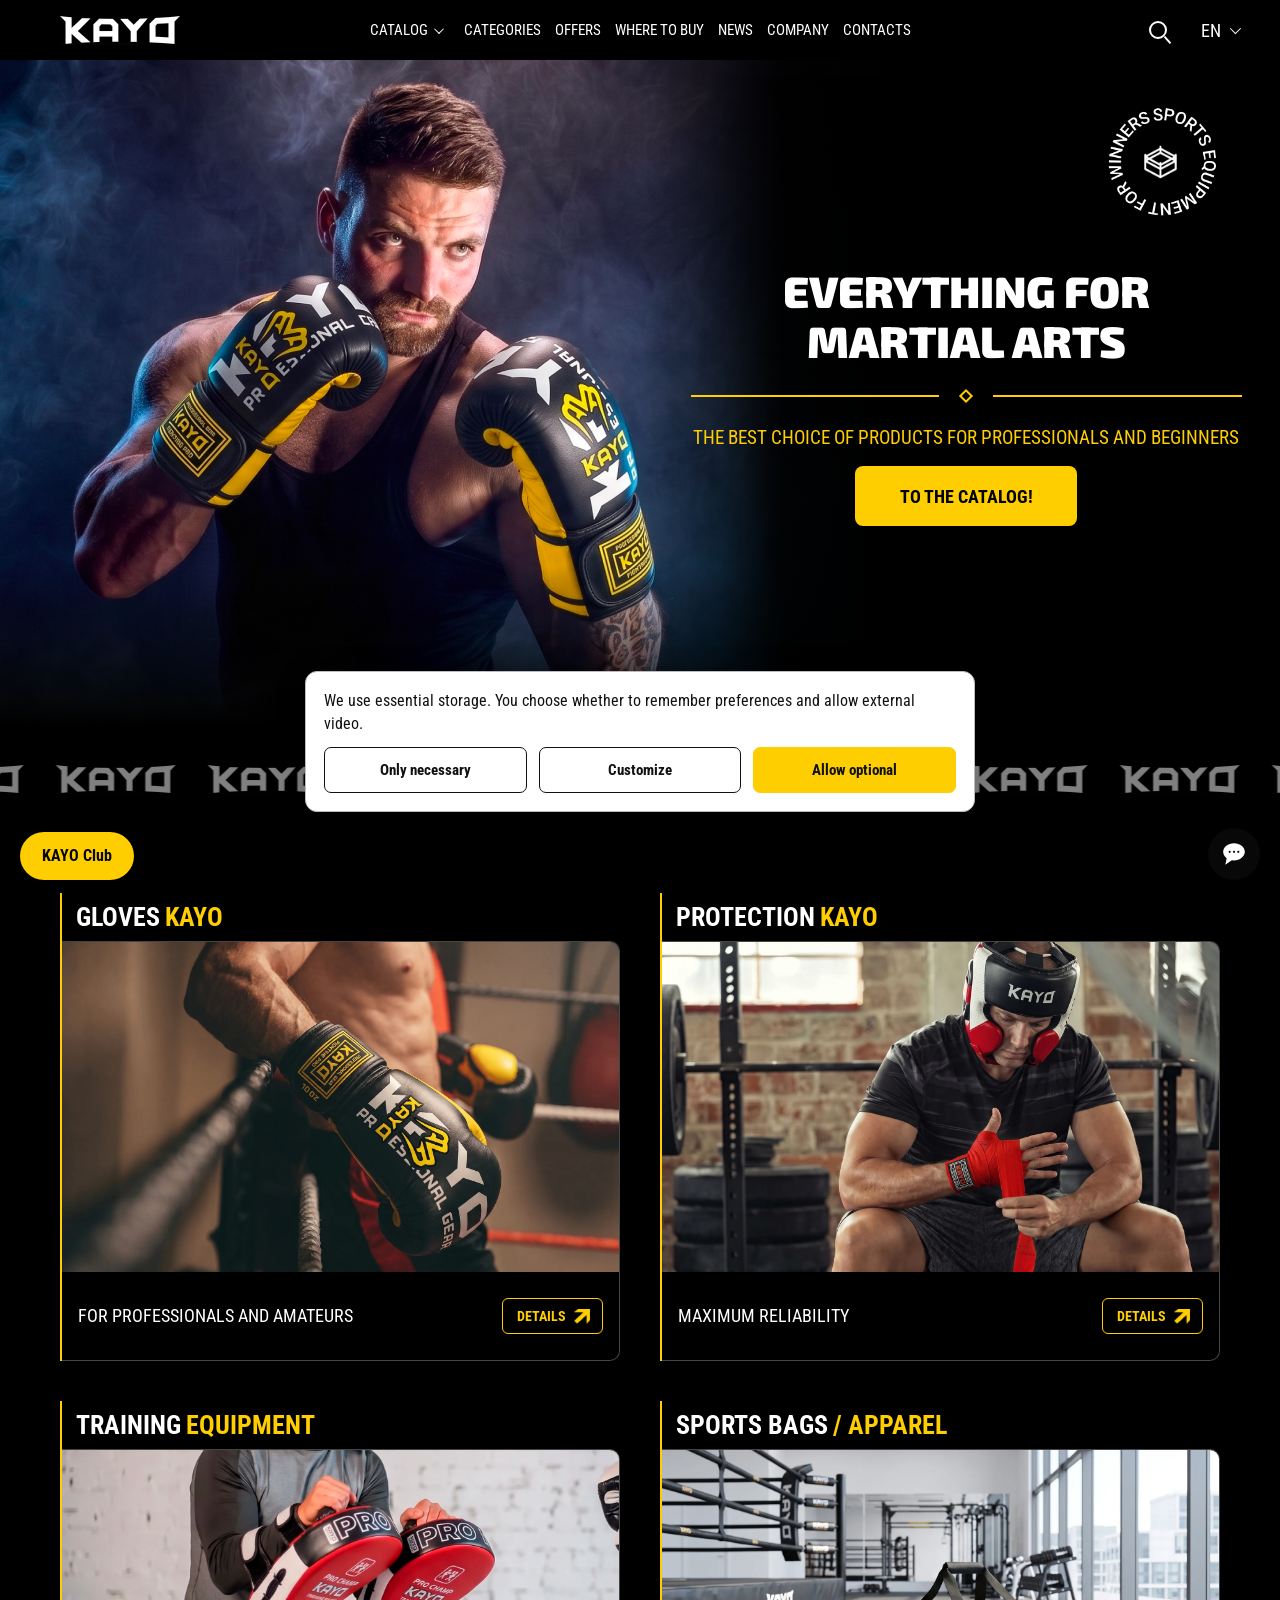
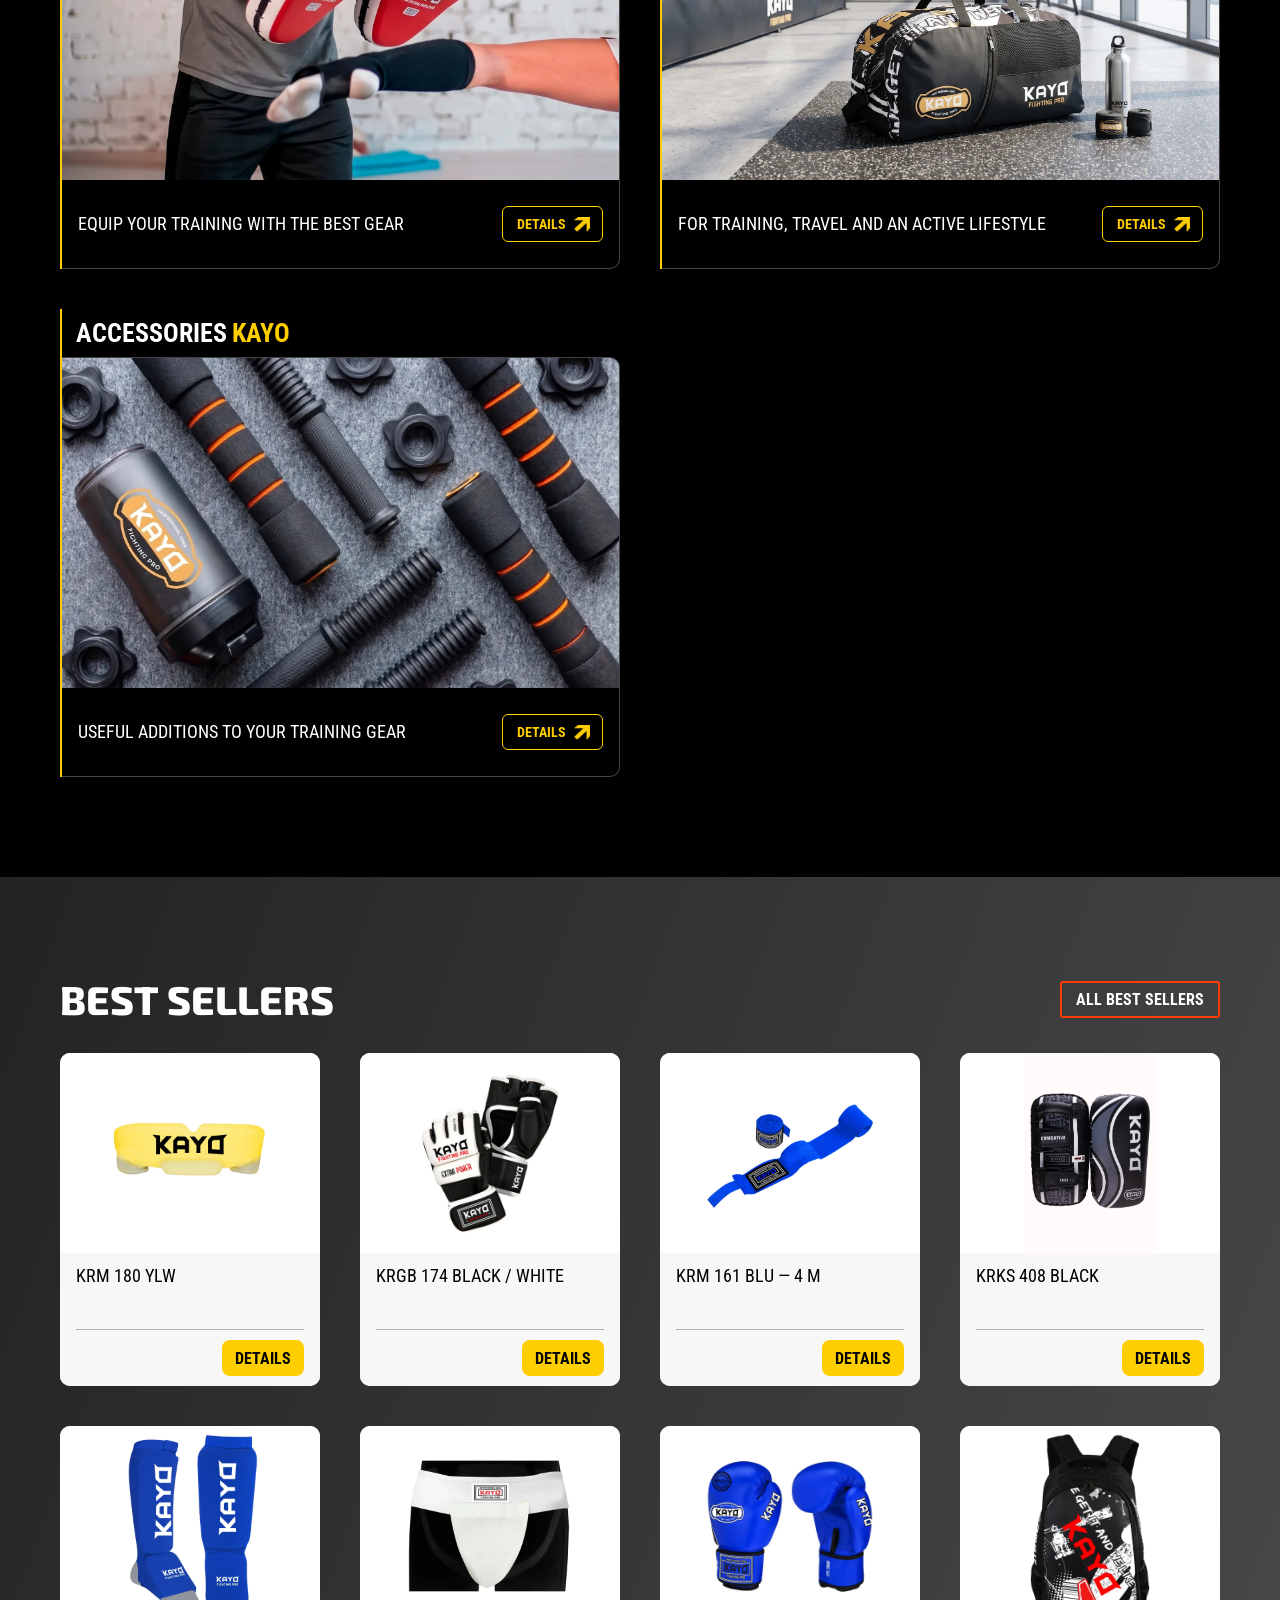
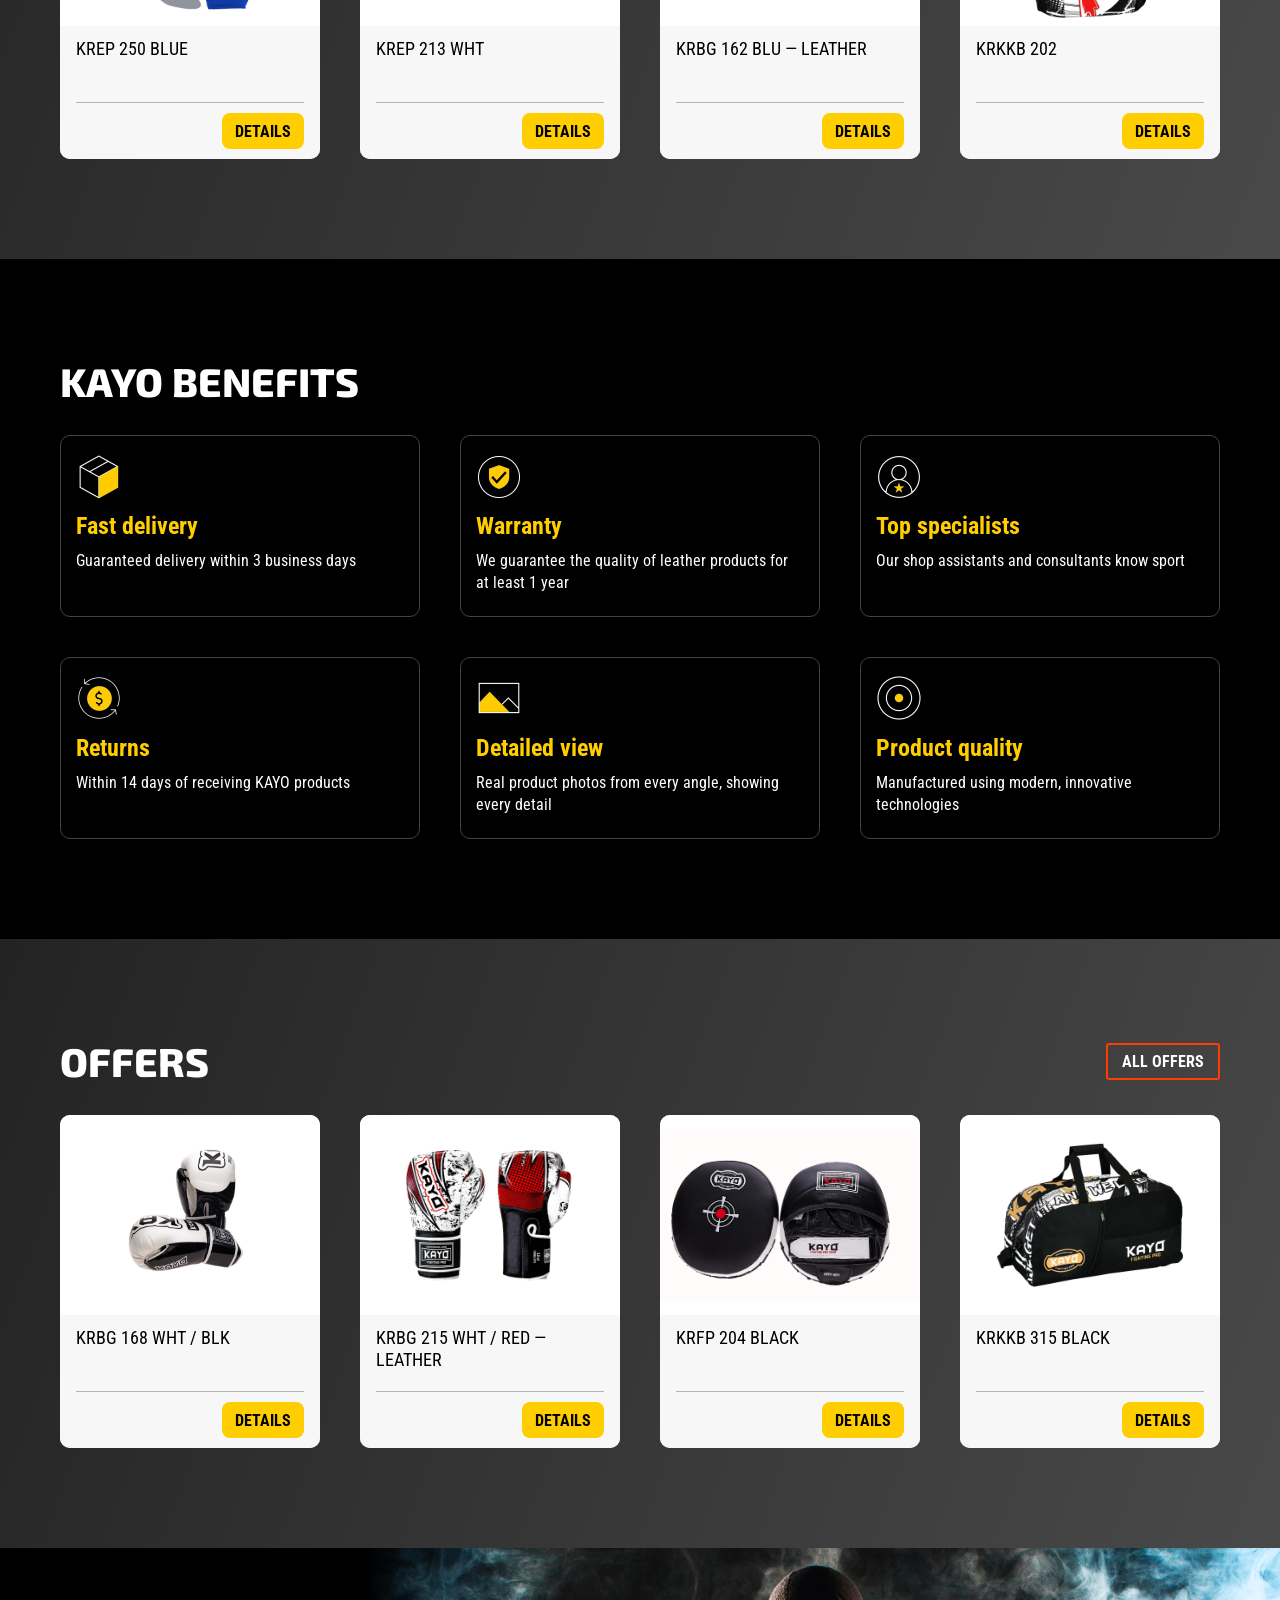
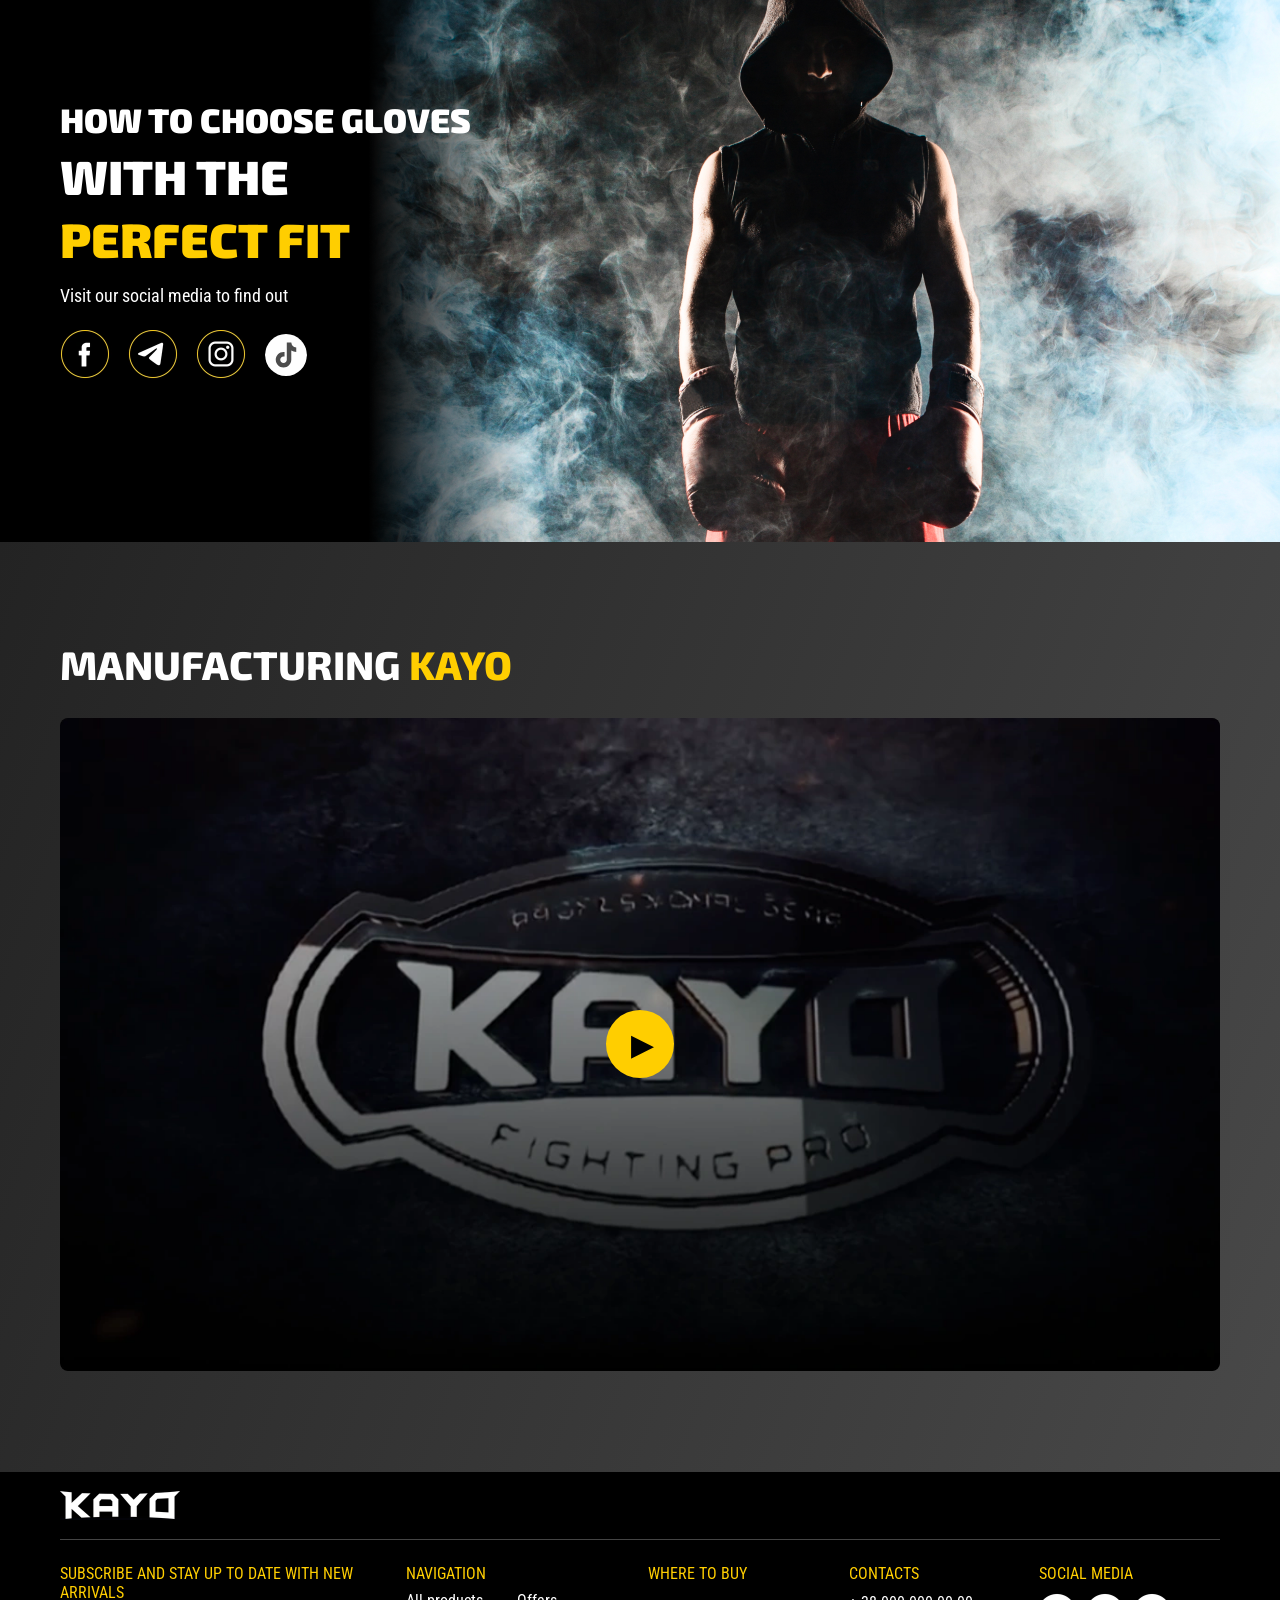
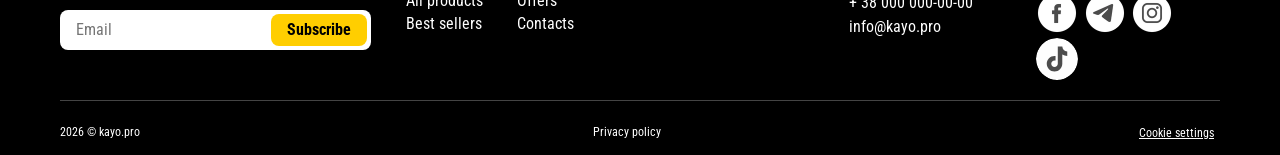
==== commit 3197a042: "Use supplied TikTok icons for normal and highlighted states" ====
--- a/index.html
+++ b/index.html
@@ -1,5 +1,5 @@
 <!doctype html>
-<html lang="en"><head><script src="privacy-state.js?v=2c2a56d7a6fc"></script><link rel="stylesheet" href="engagement.css?v=e723b494bb92"><script src="engagement.js?v=df9c1a9d7e1e" defer></script><script src="product-reviews.js?v=f380d6ae43c8" defer></script><meta charset="UTF-8"><meta name="viewport" content="width=device-width,initial-scale=1"><title>KAYO — Fighting Pro</title><meta name="description" content="The best choice of products for professionals and beginners"><link rel="icon" type="image/png" href="assets/favicon.png?v=20261013"><link rel="preload" as="image" href="assets/figma-hero-background-clean.webp" media="(min-width: 601px)" fetchpriority="high"><link rel="preload" as="image" href="assets/figma-hero-mobile-clean.webp" media="(max-width: 600px)" fetchpriority="high"><link rel="stylesheet" href="style.css?v=99d33866070c"><link rel="stylesheet" href="catalog.css?v=3ff144be8efe"><link rel="stylesheet" href="catalog-gallery.css?v=372f46f04bf6"><link rel="stylesheet" href="video-player.css?v=272de3bd232c"></head><body>
+<html lang="en"><head><script src="privacy-state.js?v=2c2a56d7a6fc"></script><link rel="stylesheet" href="engagement.css?v=e723b494bb92"><script src="engagement.js?v=df9c1a9d7e1e" defer></script><script src="product-reviews.js?v=f380d6ae43c8" defer></script><meta charset="UTF-8"><meta name="viewport" content="width=device-width,initial-scale=1"><title>KAYO — Fighting Pro</title><meta name="description" content="The best choice of products for professionals and beginners"><link rel="icon" type="image/png" href="assets/favicon.png?v=20261013"><link rel="preload" as="image" href="assets/figma-hero-background-clean.webp" media="(min-width: 601px)" fetchpriority="high"><link rel="preload" as="image" href="assets/figma-hero-mobile-clean.webp" media="(max-width: 600px)" fetchpriority="high"><link rel="stylesheet" href="style.css?v=e6e103768121"><link rel="stylesheet" href="catalog.css?v=3ff144be8efe"><link rel="stylesheet" href="catalog-gallery.css?v=372f46f04bf6"><link rel="stylesheet" href="video-player.css?v=272de3bd232c"></head><body>
 <header><a href="index.html" class="brand"><img src="assets/logo.webp" alt="KAYO" width="120" height="30" decoding="async" fetchpriority="high"></a><nav><a href="catalog.html" data-t="catalog">CATALOG</a><a href="categories.html" data-t="categoriesNav">CATEGORIES</a><a href="offers.html" data-t="sales">OFFERS</a><a href="where-to-buy.html" data-t="whereNav">WHERE TO BUY</a><a href="news.html" data-t="newsNav">NEWS</a><a href="about.html" data-t="company">COMPANY</a><a href="contact.html" data-t="contacts">CONTACTS</a></nav><span class="search" aria-hidden="true"></span><label class="language"><span class="sr-only" data-t="language">Language</span><select id="language" aria-label="Language"><option>EN</option><option value="UK">UA</option><option>CS</option><option>PL</option><option>DE</option><option>FR</option><option>ES</option><option>RU</option></select></label><span class="hamburger" aria-hidden="true">☰</span></header>
   <main><section class="hero"><div class="ring-mark" aria-hidden="true"><img class="ring-text" decoding="async" src="assets/ring-text.png" alt=""><img class="ring-core" decoding="async" src="assets/ring-core.png" alt=""></div><div class="hero-copy"><h1><span data-t="hero1">EVERYTHING FOR</span><br><span data-t="hero2">MARTIAL ARTS</span></h1><div class="rule"><i></i></div><p data-t="heroSub">THE BEST CHOICE FOR PROFESSIONALS AND BEGINNERS</p><a class="yellow hero-cta" href="catalog.html" data-t="catalogCTA">TO CATALOG!</a></div><a href="#categories" class="down" aria-label="↓"></a></section>
 <div class="marquee" aria-hidden="true"><div class="marquee-track"><div class="marquee-group"><img loading="lazy" decoding="async" src="assets/logo.webp" alt=""><img loading="lazy" decoding="async" src="assets/logo.webp" alt=""><img loading="lazy" decoding="async" src="assets/logo.webp" alt=""><img loading="lazy" decoding="async" src="assets/logo.webp" alt=""><img loading="lazy" decoding="async" src="assets/logo.webp" alt=""><img loading="lazy" decoding="async" src="assets/logo.webp" alt=""><img loading="lazy" decoding="async" src="assets/logo.webp" alt=""><img loading="lazy" decoding="async" src="assets/logo.webp" alt=""><img loading="lazy" decoding="async" src="assets/logo.webp" alt=""><img loading="lazy" decoding="async" src="assets/logo.webp" alt=""><img loading="lazy" decoding="async" src="assets/logo.webp" alt=""><img loading="lazy" decoding="async" src="assets/logo.webp" alt=""></div><div class="marquee-group"><img loading="lazy" decoding="async" src="assets/logo.webp" alt=""><img loading="lazy" decoding="async" src="assets/logo.webp" alt=""><img loading="lazy" decoding="async" src="assets/logo.webp" alt=""><img loading="lazy" decoding="async" src="assets/logo.webp" alt=""><img loading="lazy" decoding="async" src="assets/logo.webp" alt=""><img loading="lazy" decoding="async" src="assets/logo.webp" alt=""><img loading="lazy" decoding="async" src="assets/logo.webp" alt=""><img loading="lazy" decoding="async" src="assets/logo.webp" alt=""><img loading="lazy" decoding="async" src="assets/logo.webp" alt=""><img loading="lazy" decoding="async" src="assets/logo.webp" alt=""><img loading="lazy" decoding="async" src="assets/logo.webp" alt=""><img loading="lazy" decoding="async" src="assets/logo.webp" alt=""></div></div></div><section id="categories" class="categories wrap"><a class="category" id="category-gloves" href="category-gloves.html"><h3><span>Gloves</span><em>KAYO</em></h3><div class="category-body"><picture><source media="(max-width:600px)" srcset="assets/category-gloves-promo-mobile.webp"><img loading="lazy" decoding="async" src="assets/category-gloves-promo.webp" alt=""></picture><div class="category-copy"><p>For professionals and amateurs</p><span class="category-cta">Details</span></div></div></a><a class="category" id="category-protection" href="category-protection.html"><h3><span>Protection</span><em>KAYO</em></h3><div class="category-body"><picture><source media="(max-width:600px)" srcset="assets/category-protection-promo-mobile.webp"><img loading="lazy" decoding="async" src="assets/category-protection-promo.webp" alt=""></picture><div class="category-copy"><p>Maximum reliability</p><span class="category-cta">Details</span></div></div></a><a class="category" id="category-equipment" href="category-equipment.html"><h3><span>Training</span><em>equipment</em></h3><div class="category-body"><picture><source media="(max-width:600px)" srcset="assets/category-equipment-promo-mobile.webp"><img loading="lazy" decoding="async" src="assets/category-equipment-promo.webp" alt=""></picture><div class="category-copy"><p>Equip your training with the best gear</p><span class="category-cta">Details</span></div></div></a><a class="category" id="category-bags" href="category-bags.html"><h3><span>Sports bags</span><em>/ apparel</em></h3><div class="category-body"><picture><source media="(max-width:600px)" srcset="assets/category-bags-promo-mobile.webp"><img loading="lazy" decoding="async" src="assets/category-bags-promo.webp" alt=""></picture><div class="category-copy"><p>For training, travel and an active lifestyle</p><span class="category-cta">Details</span></div></div></a><a class="category" id="category-accessories" href="category-accessories.html"><h3><span>Accessories</span><em>KAYO</em></h3><div class="category-body"><picture><source media="(max-width:600px)" srcset="assets/category-accessories-promo-mobile-20261014.webp"><img loading="lazy" decoding="async" src="assets/category-accessories-promo-20261014.webp" alt=""></picture><div class="category-copy"><p>Useful additions to your training gear</p><span class="category-cta">Details</span></div></div></a></section>
@@ -8,4 +8,4 @@
 <section id="sales" class="products gradient"><div class="wrap"><div class="section-heading"><h2 data-t="sales">Offers</h2><a class="outline" href="offers.html" data-t="allSales">All offers</a></div><div class="product-grid" id="sale-cards" tabindex="0"><article class="product"><img loading="lazy" decoding="async" src="assets/catalog-gloves/krbg-168-wht-blk.webp" alt="KRBG 168 WHT / BLK"><div class="product-info"><p>KRBG 168 WHT / BLK</p><div class="product-action"><a class="yellow" href="catalog.html?product=catalog-gloves-krbg-168-wht-blk#gloves">Details</a></div></div></article><article class="product"><img loading="lazy" decoding="async" src="assets/catalog-gloves/krbg-215-wht-red-leather.webp" alt="KRBG 215 WHT / RED — LEATHER"><div class="product-info"><p>KRBG 215 WHT / RED — LEATHER</p><div class="product-action"><a class="yellow" href="catalog.html?product=catalog-gloves-krbg-215-wht-red-leather#gloves">Details</a></div></div></article><article class="product"><img loading="lazy" decoding="async" src="assets/catalog-equipment/krfp-204.webp" alt="KRFP 204 BLACK"><div class="product-info"><p>KRFP 204 BLACK</p><div class="product-action"><a class="yellow" href="catalog.html?product=catalog-equipment-krfp-204#equipment">Details</a></div></div></article><article class="product"><img loading="lazy" decoding="async" src="assets/catalog-bags/krkkb-315.webp" alt="KRKKB 315 BLACK"><div class="product-info"><p>KRKKB 315 BLACK</p><div class="product-action"><a class="yellow" href="catalog.html?product=catalog-bags-krkkb-315#bags">Details</a></div></div></article></div></div></section>
 <section class="story"><div class="story-copy"><h2><span data-t="story1">How to choose gloves</span><br><span data-t="story2">with the</span><br><em data-t="story3">perfect fit</em></h2><p data-t="storySub">Visit our social media to find out</p><div class="story-social"><picture><source media="(max-width:600px)" srcset="assets/social-mobile.webp"><img loading="lazy" decoding="async" src="assets/social.webp" alt="Facebook · Telegram · Instagram"></picture><span class="story-social-icon story-social-icon--facebook" aria-hidden="true"></span><span class="story-social-icon story-social-icon--telegram" aria-hidden="true"></span><span class="story-social-icon story-social-icon--instagram" aria-hidden="true"></span></div></div></section>
 <section id="production" class="production gradient"><div class="wrap"><h2><span data-t="production">Manufacturing</span> <em>KAYO</em></h2><div class="video video-player" data-video-slot="video-home" data-video-id="geaH8hMBwRk"><img loading="lazy" decoding="async" src="assets/video.webp" alt=""><button type="button" class="video-play" data-video-play aria-label="Play video"><span aria-hidden="true">▶</span></button></div></div></section></main>
-<footer class="wrap" id="contacts"><div class="footer-top"><picture><source media="(max-width:600px)" srcset="assets/footer-logo.webp"><img loading="lazy" decoding="async" src="assets/logo.webp" alt="KAYO"></picture></div><div class="footer-main"><div class="subscribe"><p data-t="subscribeTitle">Subscribe and stay up to date with new arrivals</p><div class="email"><input type="email" data-placeholder="email" aria-label="Email"><button type="button" class="yellow" disabled data-t="subscribe">Subscribe</button></div></div><div class="footer-nav"><h3 data-t="navigation">Navigation</h3><div><a href="catalog.html" data-t="allProducts">All products</a><a href="offers.html" data-t="sales">OFFERS</a><a href="hits.html" data-t="hits">Best sellers</a><a href="contact.html" data-t="contacts">CONTACTS</a></div></div><div class="where"><h3><a href="where-to-buy.html" data-t="whereNav">Where to buy</a></h3></div><div class="contact"><h3><a href="contact.html" data-t="contacts">Contacts</a></h3><p>+ 38 000 000-00-00<br>info@kayo.pro</p></div><div class="social-footer"><h3 data-t="social">Social media</h3><img loading="lazy" decoding="async" src="assets/social-footer.webp" alt="Facebook · Telegram · Instagram"></div></div><div class="footer-bottom"><span>2026 © kayo.pro</span><span data-t="privacy">Privacy policy</span></div></footer><script defer src="offers-data.js?v=32c1d04781d4"></script><script defer src="featured-data.js?v=bbad53cd2802"></script><script src="cms-data.js?v=2e35cda409ac"></script><script defer src="app.js?v=1be5accc4ef8"></script><script defer src="catalog-gallery.js?v=bbbc2aff8510"></script><script defer src="catalog-gallery-ui.js?v=7dce83e2ef9c"></script><script defer src="catalog-size-chart.js?v=d869ef28cdb5"></script><script defer src="catalog.js?v=902b1b823b08"></script><script defer src="navigation.js?v=adc6f5da6081"></script><script defer src="video-player.js?v=c7514ca41081"></script></body></html>
+<footer class="wrap" id="contacts"><div class="footer-top"><picture><source media="(max-width:600px)" srcset="assets/footer-logo.webp"><img loading="lazy" decoding="async" src="assets/logo.webp" alt="KAYO"></picture></div><div class="footer-main"><div class="subscribe"><p data-t="subscribeTitle">Subscribe and stay up to date with new arrivals</p><div class="email"><input type="email" data-placeholder="email" aria-label="Email"><button type="button" class="yellow" disabled data-t="subscribe">Subscribe</button></div></div><div class="footer-nav"><h3 data-t="navigation">Navigation</h3><div><a href="catalog.html" data-t="allProducts">All products</a><a href="offers.html" data-t="sales">OFFERS</a><a href="hits.html" data-t="hits">Best sellers</a><a href="contact.html" data-t="contacts">CONTACTS</a></div></div><div class="where"><h3><a href="where-to-buy.html" data-t="whereNav">Where to buy</a></h3></div><div class="contact"><h3><a href="contact.html" data-t="contacts">Contacts</a></h3><p>+ 38 000 000-00-00<br>info@kayo.pro</p></div><div class="social-footer"><h3 data-t="social">Social media</h3><img loading="lazy" decoding="async" src="assets/social-footer.webp" alt="Facebook · Telegram · Instagram"></div></div><div class="footer-bottom"><span>2026 © kayo.pro</span><span data-t="privacy">Privacy policy</span></div></footer><script defer src="offers-data.js?v=32c1d04781d4"></script><script defer src="featured-data.js?v=bbad53cd2802"></script><script src="cms-data.js?v=2e35cda409ac"></script><script defer src="app.js?v=1be5accc4ef8"></script><script defer src="catalog-gallery.js?v=bbbc2aff8510"></script><script defer src="catalog-gallery-ui.js?v=7dce83e2ef9c"></script><script defer src="catalog-size-chart.js?v=d869ef28cdb5"></script><script defer src="catalog.js?v=902b1b823b08"></script><script defer src="navigation.js?v=626ab8a2c06f"></script><script defer src="video-player.js?v=c7514ca41081"></script></body></html>
--- a/style.css
+++ b/style.css
@@ -297,3 +297,9 @@
 @media(prefers-reduced-motion:reduce){.product-photo-link:active img,.product-action a:active,.section-heading .outline:active,.hero-cta:active,.category:active .category-cta{transform:none}}
 
 .social-icon--tiktok{display:inline-flex;align-items:center;justify-content:center;color:inherit;background:none;mask:none;-webkit-mask:none;flex:none}.social-icons{width:184px;max-width:100%;flex-wrap:wrap}.story-social{width:250px;max-width:100%}.story-social picture{display:block;width:187px}.story-social-icon--instagram{left:137px;right:auto}.story-social [data-tiktok]{position:absolute;left:205px;top:0;width:42px;height:50px;margin:0}
+
+/* User-supplied TikTok artwork: normal and highlighted states. */
+.social-icon--tiktok{background-image:url('assets/tiktok_white.svg');background-repeat:no-repeat;background-position:center;background-size:42px 42px}
+.social-icon--tiktok::after{display:none}
+.social-icon--tiktok:focus-visible,.social-icon--tiktok:active{background-image:url('assets/tiktok_yelow.svg')}
+@media(hover:hover){.social-icon--tiktok:hover{background-image:url('assets/tiktok_yelow.svg')}}
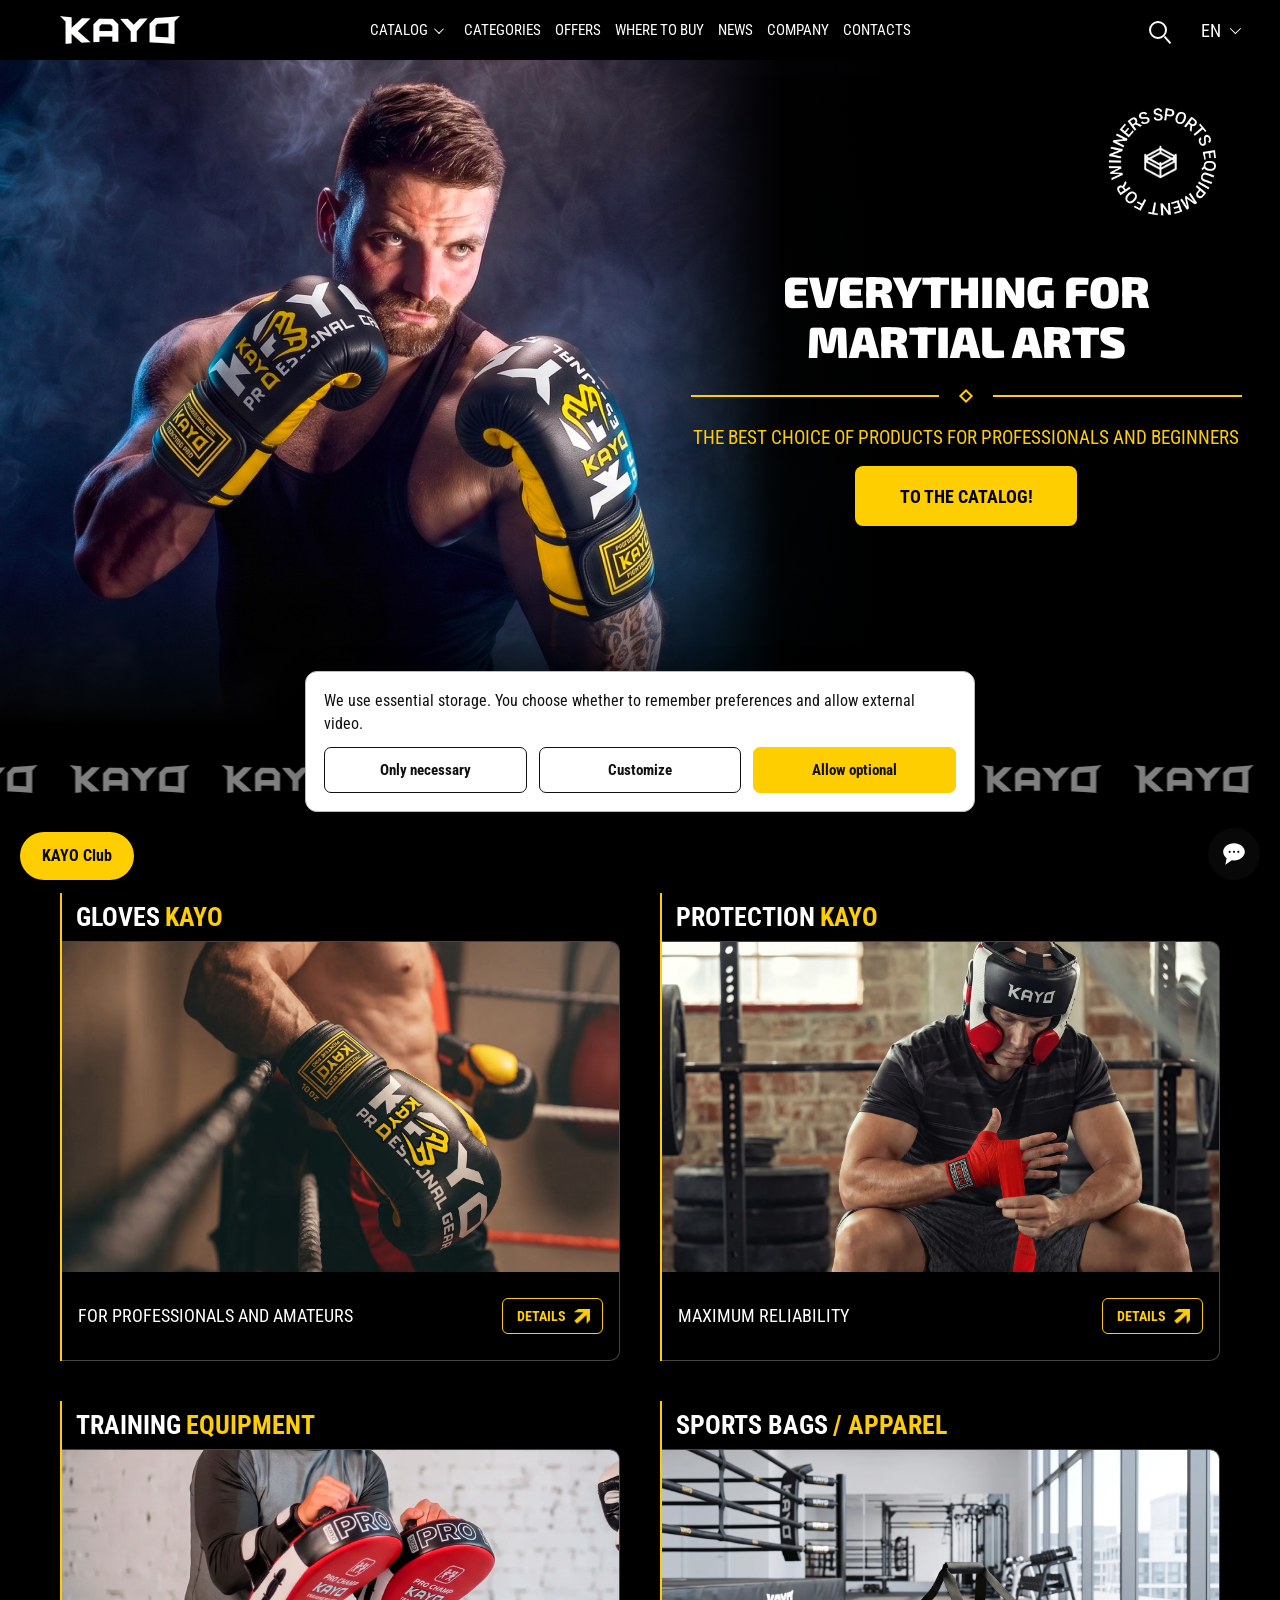
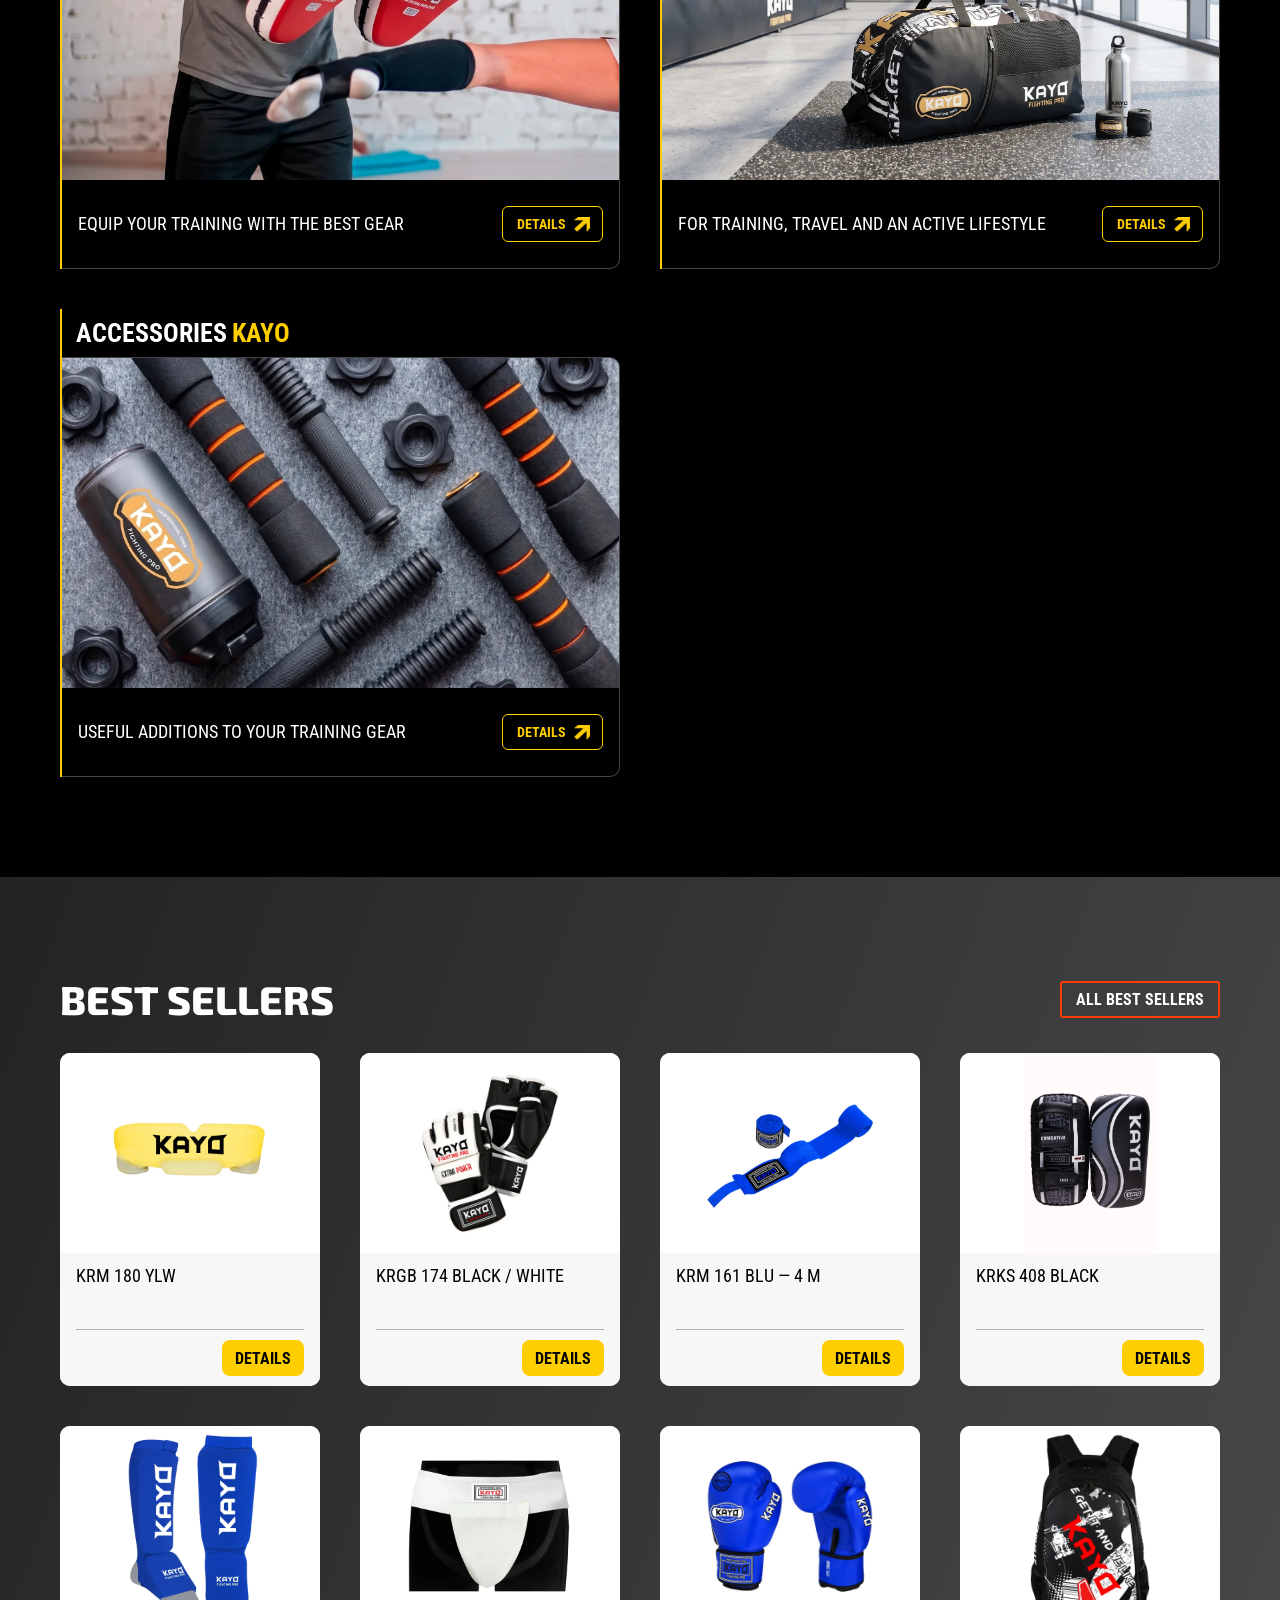
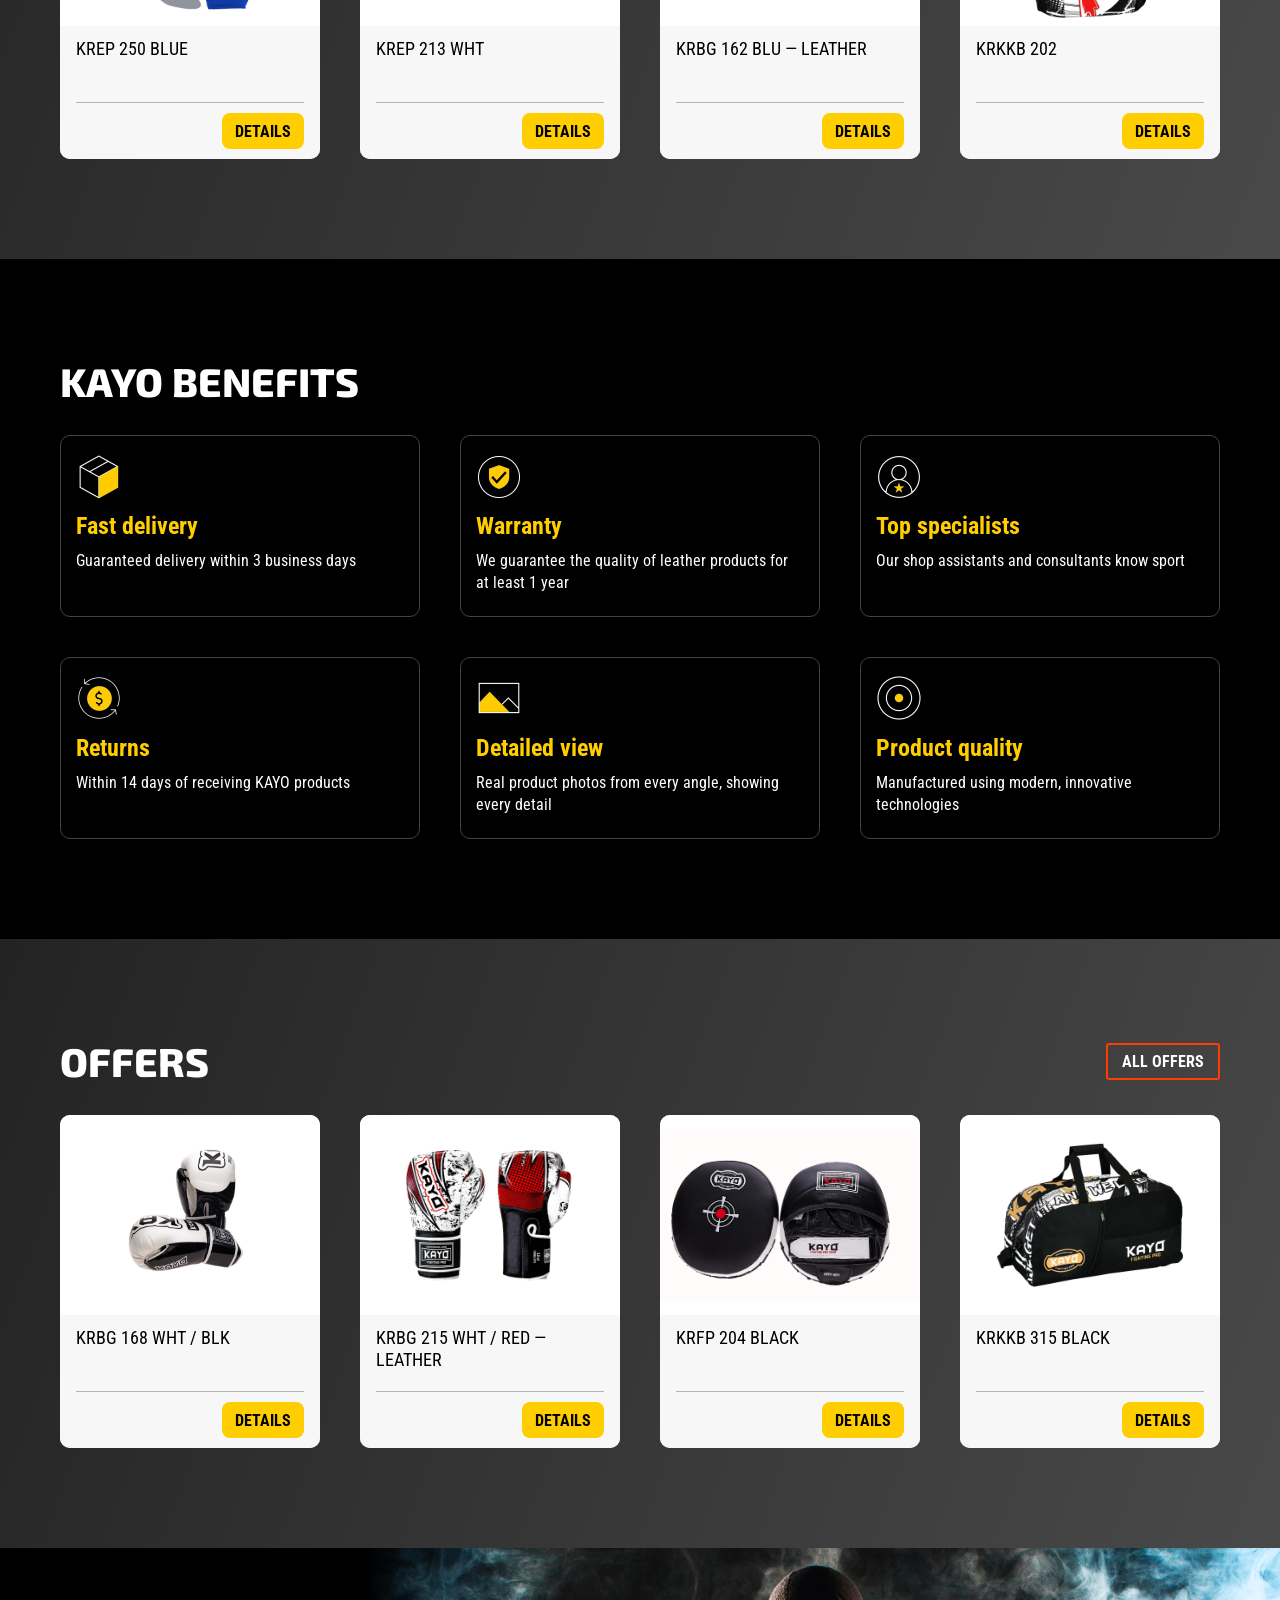
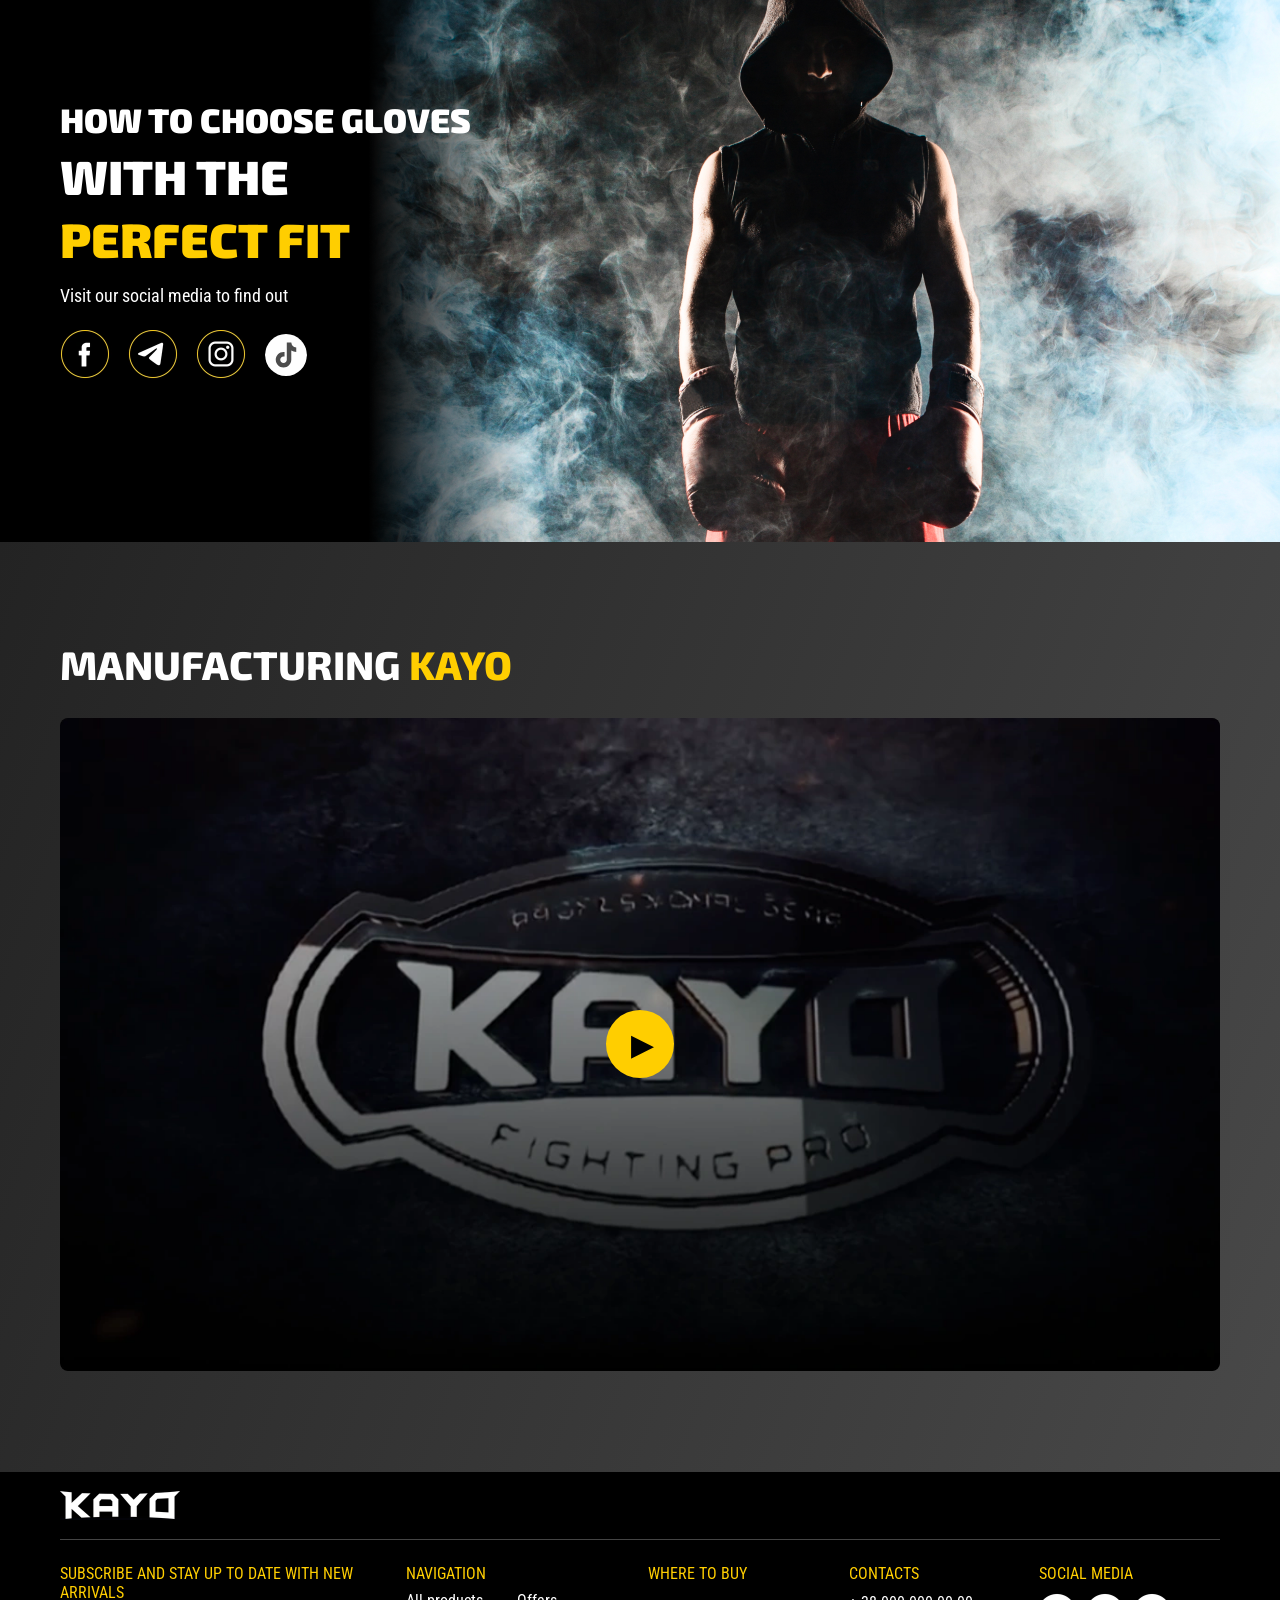
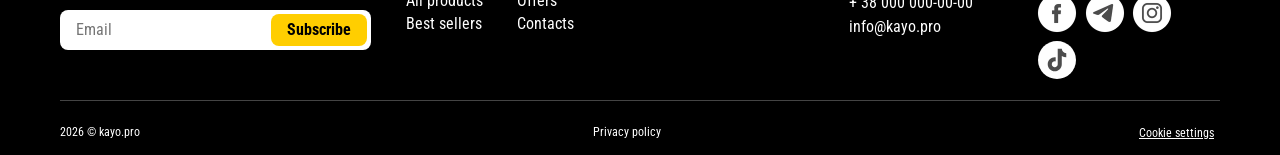
==== commit eac5c84c: "Match TikTok circle diameter to footer social icons" ====
--- a/index.html
+++ b/index.html
@@ -1,5 +1,5 @@
 <!doctype html>
-<html lang="en"><head><script src="privacy-state.js?v=2c2a56d7a6fc"></script><link rel="stylesheet" href="engagement.css?v=e723b494bb92"><script src="engagement.js?v=df9c1a9d7e1e" defer></script><script src="product-reviews.js?v=f380d6ae43c8" defer></script><meta charset="UTF-8"><meta name="viewport" content="width=device-width,initial-scale=1"><title>KAYO — Fighting Pro</title><meta name="description" content="The best choice of products for professionals and beginners"><link rel="icon" type="image/png" href="assets/favicon.png?v=20261013"><link rel="preload" as="image" href="assets/figma-hero-background-clean.webp" media="(min-width: 601px)" fetchpriority="high"><link rel="preload" as="image" href="assets/figma-hero-mobile-clean.webp" media="(max-width: 600px)" fetchpriority="high"><link rel="stylesheet" href="style.css?v=e6e103768121"><link rel="stylesheet" href="catalog.css?v=3ff144be8efe"><link rel="stylesheet" href="catalog-gallery.css?v=372f46f04bf6"><link rel="stylesheet" href="video-player.css?v=272de3bd232c"></head><body>
+<html lang="en"><head><script src="privacy-state.js?v=2c2a56d7a6fc"></script><link rel="stylesheet" href="engagement.css?v=e723b494bb92"><script src="engagement.js?v=df9c1a9d7e1e" defer></script><script src="product-reviews.js?v=f380d6ae43c8" defer></script><meta charset="UTF-8"><meta name="viewport" content="width=device-width,initial-scale=1"><title>KAYO — Fighting Pro</title><meta name="description" content="The best choice of products for professionals and beginners"><link rel="icon" type="image/png" href="assets/favicon.png?v=20261013"><link rel="preload" as="image" href="assets/figma-hero-background-clean.webp" media="(min-width: 601px)" fetchpriority="high"><link rel="preload" as="image" href="assets/figma-hero-mobile-clean.webp" media="(max-width: 600px)" fetchpriority="high"><link rel="stylesheet" href="style.css?v=c7331d5a44cb"><link rel="stylesheet" href="catalog.css?v=3ff144be8efe"><link rel="stylesheet" href="catalog-gallery.css?v=372f46f04bf6"><link rel="stylesheet" href="video-player.css?v=272de3bd232c"></head><body>
 <header><a href="index.html" class="brand"><img src="assets/logo.webp" alt="KAYO" width="120" height="30" decoding="async" fetchpriority="high"></a><nav><a href="catalog.html" data-t="catalog">CATALOG</a><a href="categories.html" data-t="categoriesNav">CATEGORIES</a><a href="offers.html" data-t="sales">OFFERS</a><a href="where-to-buy.html" data-t="whereNav">WHERE TO BUY</a><a href="news.html" data-t="newsNav">NEWS</a><a href="about.html" data-t="company">COMPANY</a><a href="contact.html" data-t="contacts">CONTACTS</a></nav><span class="search" aria-hidden="true"></span><label class="language"><span class="sr-only" data-t="language">Language</span><select id="language" aria-label="Language"><option>EN</option><option value="UK">UA</option><option>CS</option><option>PL</option><option>DE</option><option>FR</option><option>ES</option><option>RU</option></select></label><span class="hamburger" aria-hidden="true">☰</span></header>
   <main><section class="hero"><div class="ring-mark" aria-hidden="true"><img class="ring-text" decoding="async" src="assets/ring-text.png" alt=""><img class="ring-core" decoding="async" src="assets/ring-core.png" alt=""></div><div class="hero-copy"><h1><span data-t="hero1">EVERYTHING FOR</span><br><span data-t="hero2">MARTIAL ARTS</span></h1><div class="rule"><i></i></div><p data-t="heroSub">THE BEST CHOICE FOR PROFESSIONALS AND BEGINNERS</p><a class="yellow hero-cta" href="catalog.html" data-t="catalogCTA">TO CATALOG!</a></div><a href="#categories" class="down" aria-label="↓"></a></section>
 <div class="marquee" aria-hidden="true"><div class="marquee-track"><div class="marquee-group"><img loading="lazy" decoding="async" src="assets/logo.webp" alt=""><img loading="lazy" decoding="async" src="assets/logo.webp" alt=""><img loading="lazy" decoding="async" src="assets/logo.webp" alt=""><img loading="lazy" decoding="async" src="assets/logo.webp" alt=""><img loading="lazy" decoding="async" src="assets/logo.webp" alt=""><img loading="lazy" decoding="async" src="assets/logo.webp" alt=""><img loading="lazy" decoding="async" src="assets/logo.webp" alt=""><img loading="lazy" decoding="async" src="assets/logo.webp" alt=""><img loading="lazy" decoding="async" src="assets/logo.webp" alt=""><img loading="lazy" decoding="async" src="assets/logo.webp" alt=""><img loading="lazy" decoding="async" src="assets/logo.webp" alt=""><img loading="lazy" decoding="async" src="assets/logo.webp" alt=""></div><div class="marquee-group"><img loading="lazy" decoding="async" src="assets/logo.webp" alt=""><img loading="lazy" decoding="async" src="assets/logo.webp" alt=""><img loading="lazy" decoding="async" src="assets/logo.webp" alt=""><img loading="lazy" decoding="async" src="assets/logo.webp" alt=""><img loading="lazy" decoding="async" src="assets/logo.webp" alt=""><img loading="lazy" decoding="async" src="assets/logo.webp" alt=""><img loading="lazy" decoding="async" src="assets/logo.webp" alt=""><img loading="lazy" decoding="async" src="assets/logo.webp" alt=""><img loading="lazy" decoding="async" src="assets/logo.webp" alt=""><img loading="lazy" decoding="async" src="assets/logo.webp" alt=""><img loading="lazy" decoding="async" src="assets/logo.webp" alt=""><img loading="lazy" decoding="async" src="assets/logo.webp" alt=""></div></div></div><section id="categories" class="categories wrap"><a class="category" id="category-gloves" href="category-gloves.html"><h3><span>Gloves</span><em>KAYO</em></h3><div class="category-body"><picture><source media="(max-width:600px)" srcset="assets/category-gloves-promo-mobile.webp"><img loading="lazy" decoding="async" src="assets/category-gloves-promo.webp" alt=""></picture><div class="category-copy"><p>For professionals and amateurs</p><span class="category-cta">Details</span></div></div></a><a class="category" id="category-protection" href="category-protection.html"><h3><span>Protection</span><em>KAYO</em></h3><div class="category-body"><picture><source media="(max-width:600px)" srcset="assets/category-protection-promo-mobile.webp"><img loading="lazy" decoding="async" src="assets/category-protection-promo.webp" alt=""></picture><div class="category-copy"><p>Maximum reliability</p><span class="category-cta">Details</span></div></div></a><a class="category" id="category-equipment" href="category-equipment.html"><h3><span>Training</span><em>equipment</em></h3><div class="category-body"><picture><source media="(max-width:600px)" srcset="assets/category-equipment-promo-mobile.webp"><img loading="lazy" decoding="async" src="assets/category-equipment-promo.webp" alt=""></picture><div class="category-copy"><p>Equip your training with the best gear</p><span class="category-cta">Details</span></div></div></a><a class="category" id="category-bags" href="category-bags.html"><h3><span>Sports bags</span><em>/ apparel</em></h3><div class="category-body"><picture><source media="(max-width:600px)" srcset="assets/category-bags-promo-mobile.webp"><img loading="lazy" decoding="async" src="assets/category-bags-promo.webp" alt=""></picture><div class="category-copy"><p>For training, travel and an active lifestyle</p><span class="category-cta">Details</span></div></div></a><a class="category" id="category-accessories" href="category-accessories.html"><h3><span>Accessories</span><em>KAYO</em></h3><div class="category-body"><picture><source media="(max-width:600px)" srcset="assets/category-accessories-promo-mobile-20261014.webp"><img loading="lazy" decoding="async" src="assets/category-accessories-promo-20261014.webp" alt=""></picture><div class="category-copy"><p>Useful additions to your training gear</p><span class="category-cta">Details</span></div></div></a></section>
--- a/style.css
+++ b/style.css
@@ -303,3 +303,4 @@
 .social-icon--tiktok::after{display:none}
 .social-icon--tiktok:focus-visible,.social-icon--tiktok:active{background-image:url('assets/tiktok_yelow.svg')}
 @media(hover:hover){.social-icon--tiktok:hover{background-image:url('assets/tiktok_yelow.svg')}}
+.social-icons .social-icon--tiktok{background-size:38px 38px;background-position:center calc(50% + 1px)}
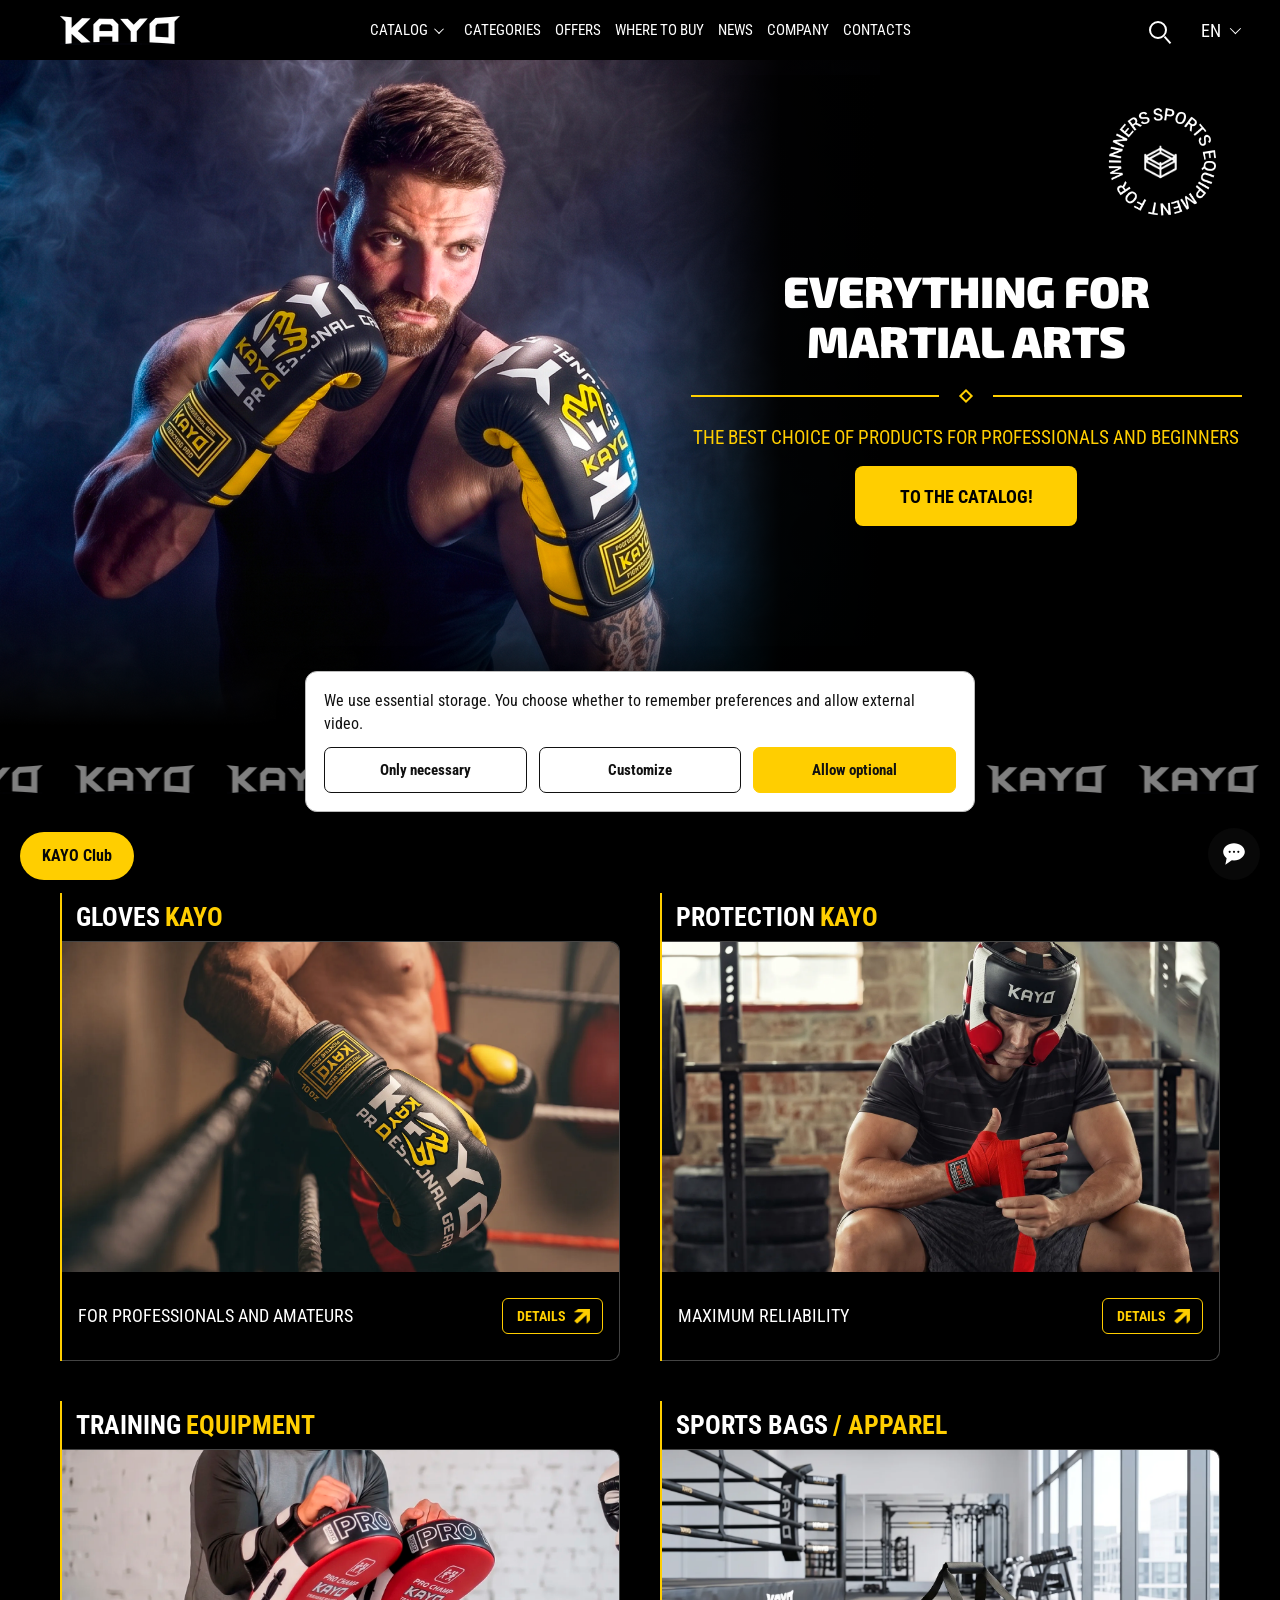
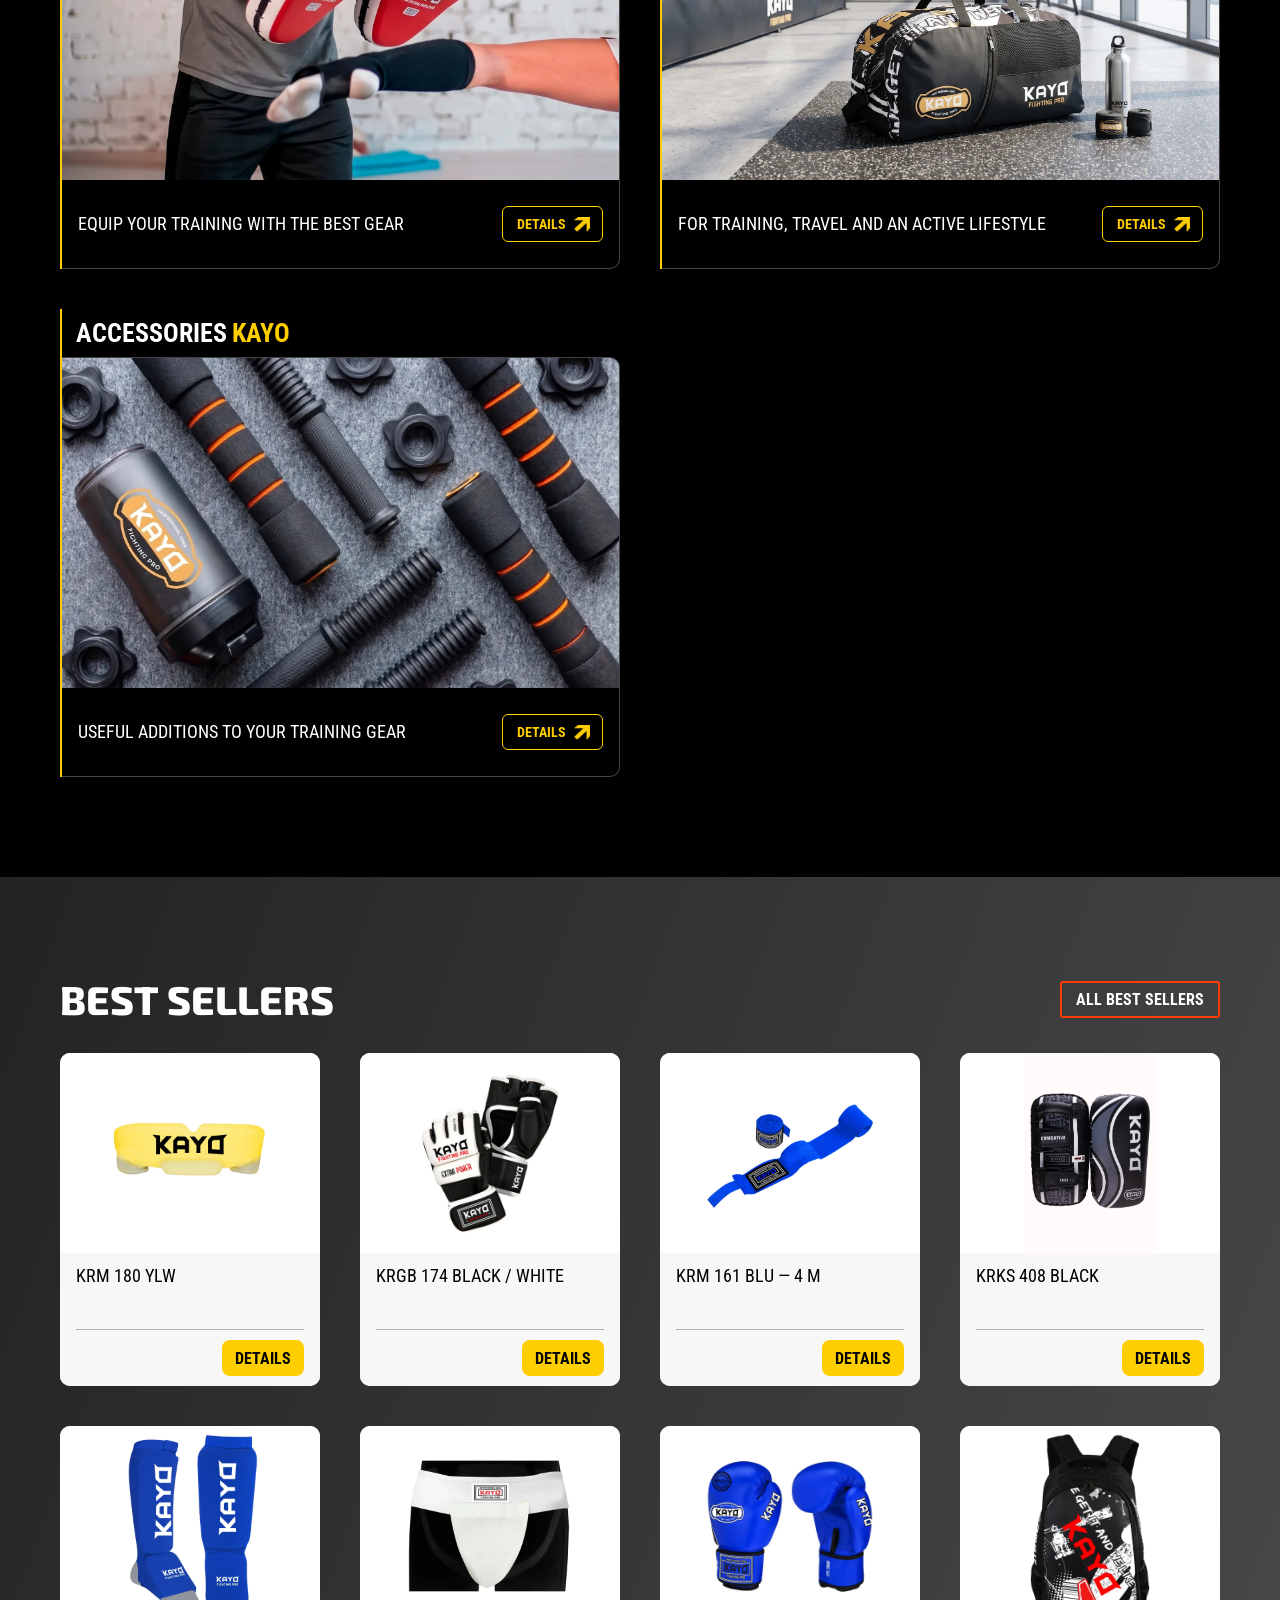
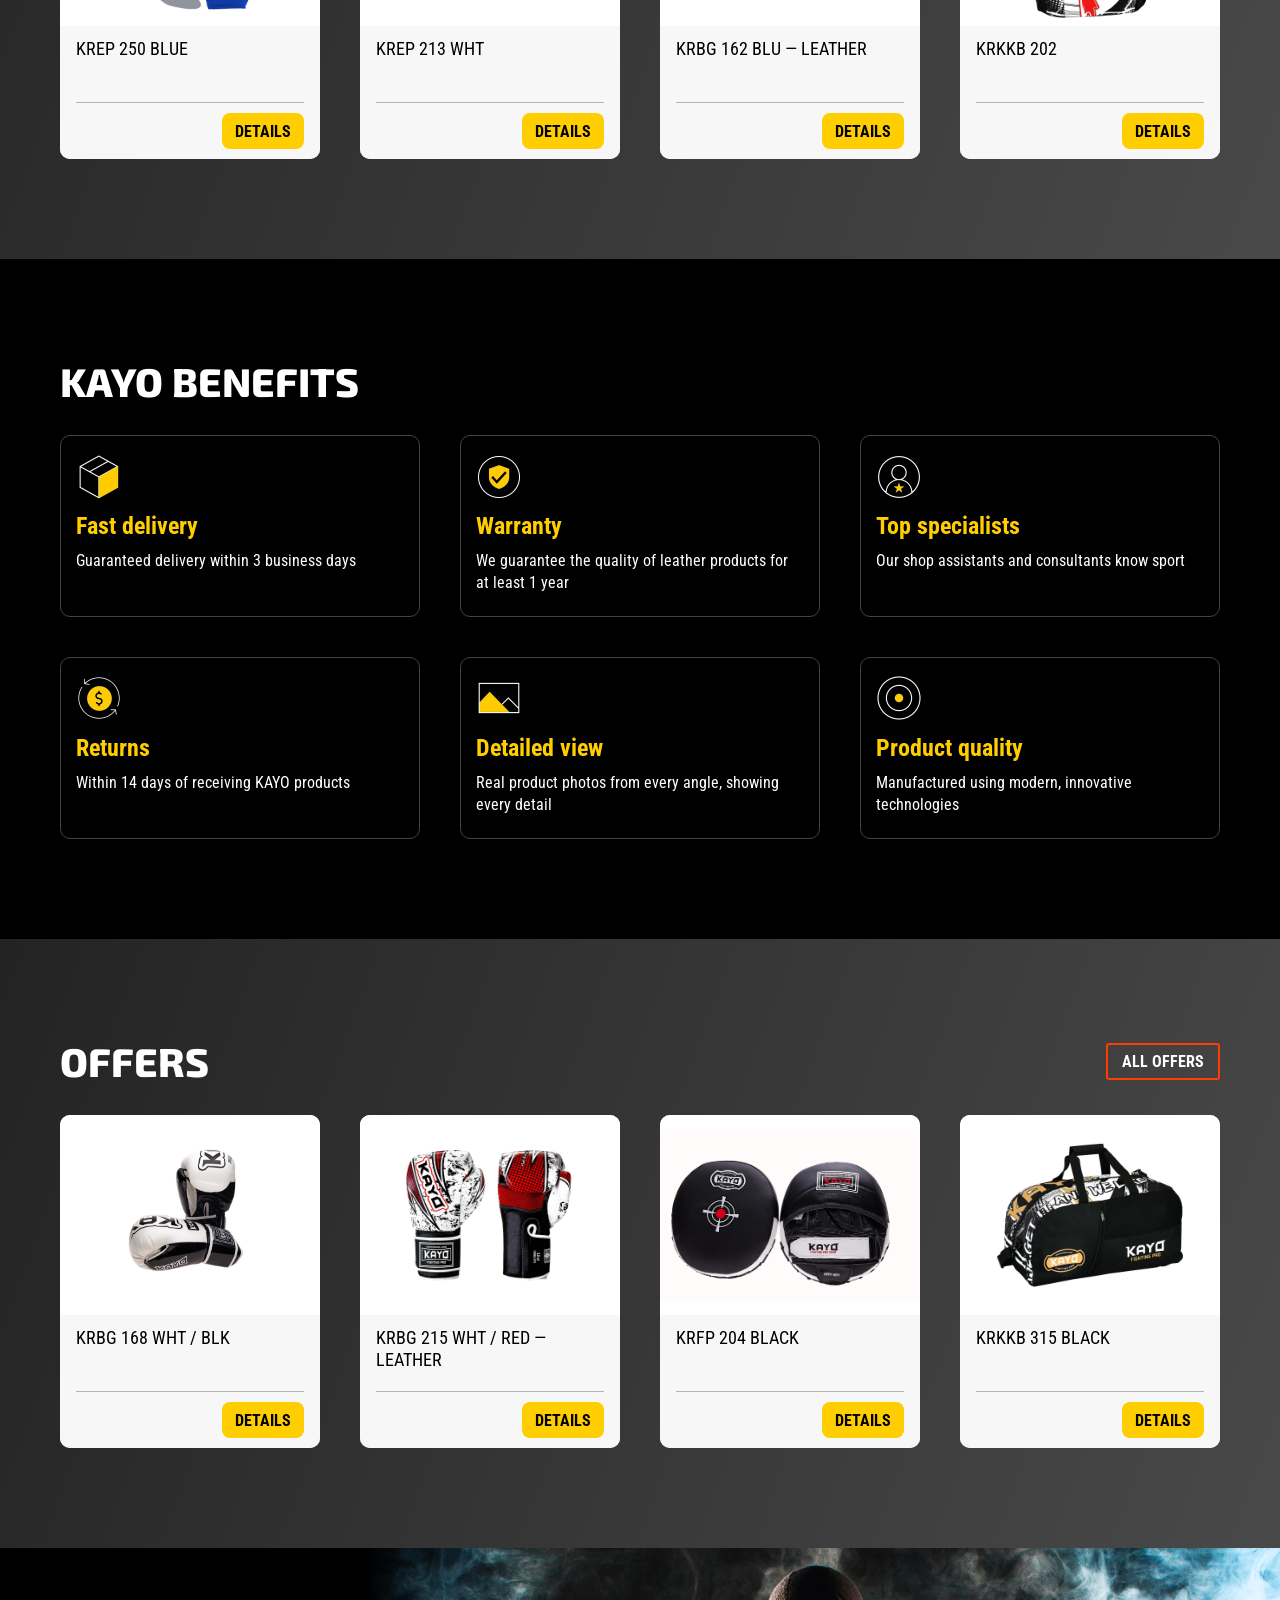
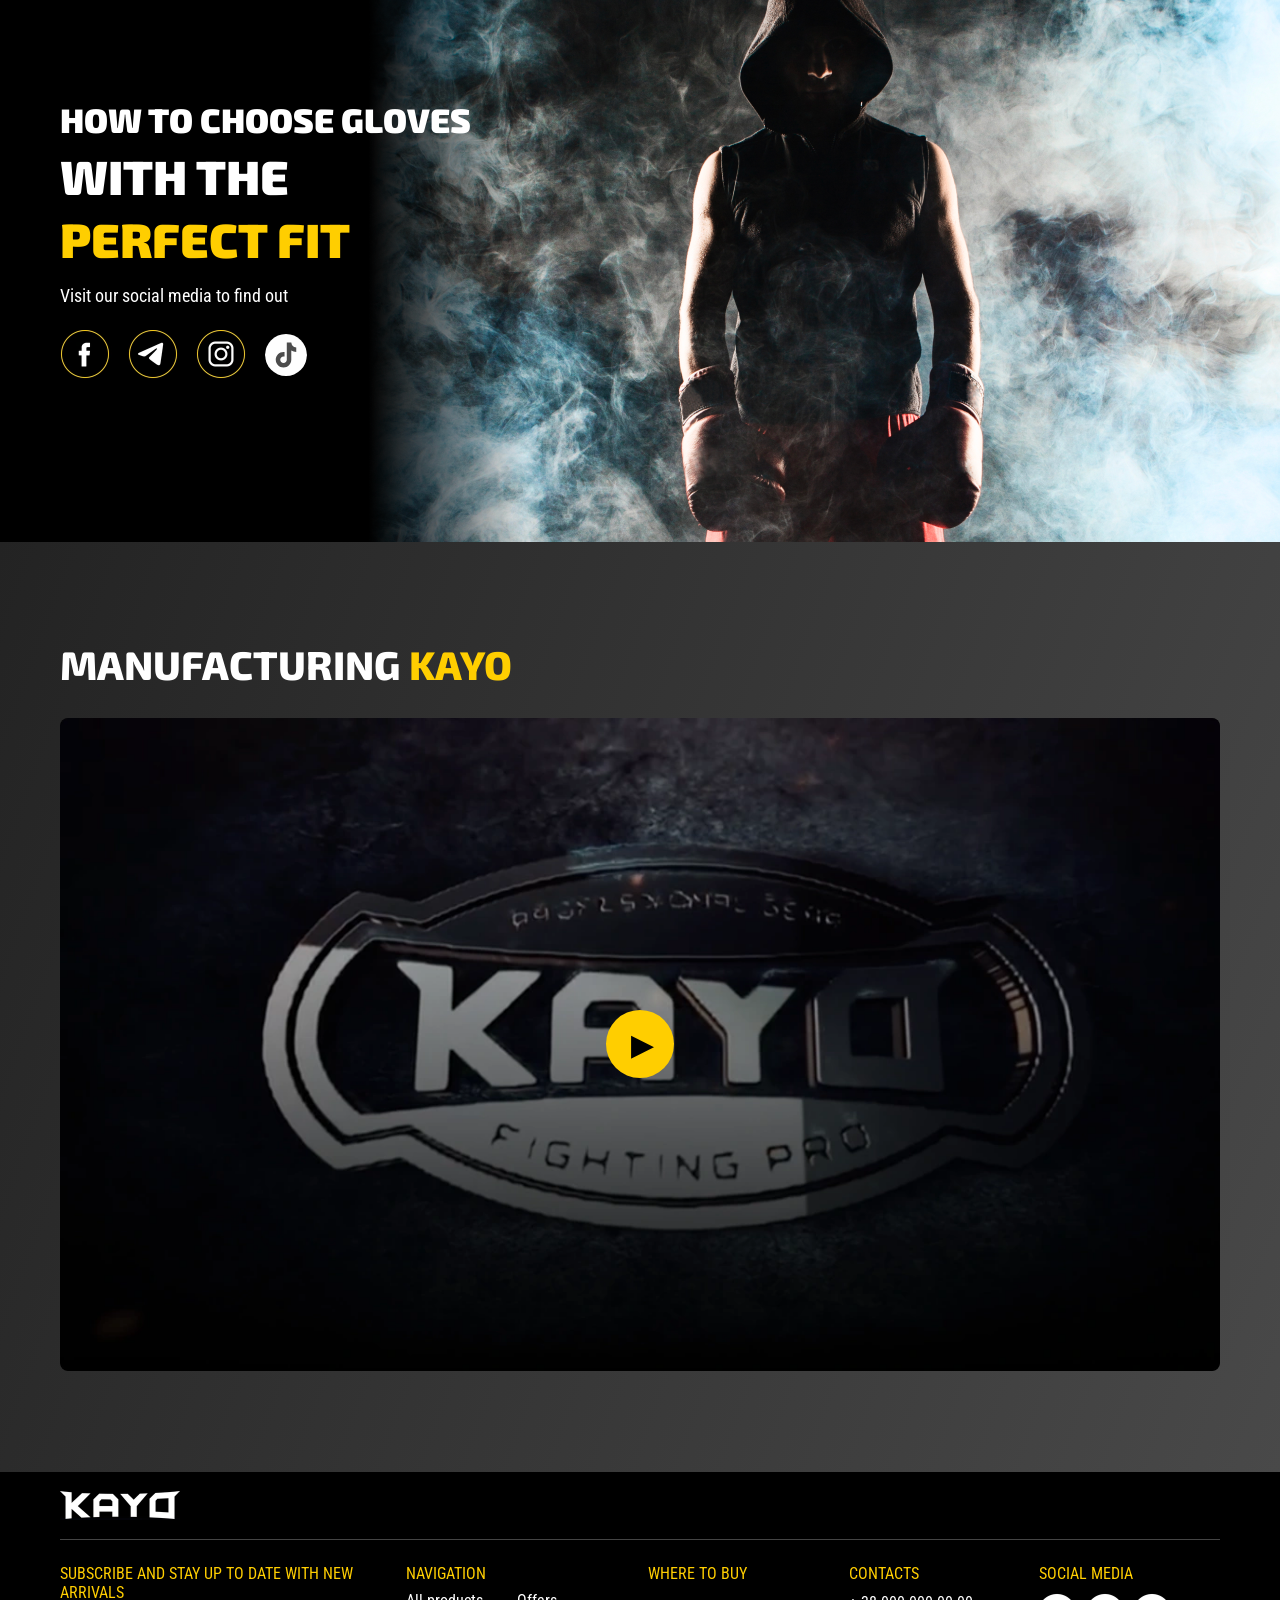
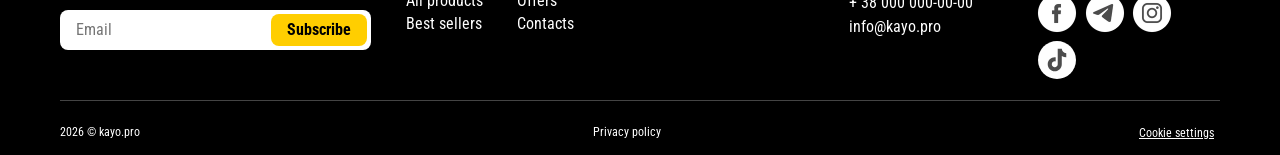
==== commit 5c6dbe9e: "Complete eight-language content and refresh catalogue subcategories" ====
--- a/index.html
+++ b/index.html
@@ -1,5 +1,5 @@
 <!doctype html>
-<html lang="en"><head><script src="privacy-state.js?v=2c2a56d7a6fc"></script><link rel="stylesheet" href="engagement.css?v=e723b494bb92"><script src="engagement.js?v=df9c1a9d7e1e" defer></script><script src="product-reviews.js?v=f380d6ae43c8" defer></script><meta charset="UTF-8"><meta name="viewport" content="width=device-width,initial-scale=1"><title>KAYO — Fighting Pro</title><meta name="description" content="The best choice of products for professionals and beginners"><link rel="icon" type="image/png" href="assets/favicon.png?v=20261013"><link rel="preload" as="image" href="assets/figma-hero-background-clean.webp" media="(min-width: 601px)" fetchpriority="high"><link rel="preload" as="image" href="assets/figma-hero-mobile-clean.webp" media="(max-width: 600px)" fetchpriority="high"><link rel="stylesheet" href="style.css?v=c7331d5a44cb"><link rel="stylesheet" href="catalog.css?v=3ff144be8efe"><link rel="stylesheet" href="catalog-gallery.css?v=372f46f04bf6"><link rel="stylesheet" href="video-player.css?v=272de3bd232c"></head><body>
+<html lang="en"><head><script src="locale-ui.js?v=5115b50db5d3" defer></script><script src="privacy-state.js?v=2c2a56d7a6fc"></script><link rel="stylesheet" href="engagement.css?v=67f8c4558168"><script src="engagement.js?v=6f5ba61784de" defer></script><script src="product-reviews.js?v=f380d6ae43c8" defer></script><meta charset="UTF-8"><meta name="viewport" content="width=device-width,initial-scale=1"><title>KAYO — Fighting Pro</title><meta name="description" content="The best choice of products for professionals and beginners"><link rel="icon" type="image/png" href="assets/favicon.png?v=20261013"><link rel="preload" as="image" href="assets/figma-hero-background-clean.webp" media="(min-width: 601px)" fetchpriority="high"><link rel="preload" as="image" href="assets/figma-hero-mobile-clean.webp" media="(max-width: 600px)" fetchpriority="high"><link rel="stylesheet" href="style.css?v=c7331d5a44cb"><link rel="stylesheet" href="catalog.css?v=24581563b95f"><link rel="stylesheet" href="catalog-gallery.css?v=372f46f04bf6"><link rel="stylesheet" href="video-player.css?v=272de3bd232c"></head><body>
 <header><a href="index.html" class="brand"><img src="assets/logo.webp" alt="KAYO" width="120" height="30" decoding="async" fetchpriority="high"></a><nav><a href="catalog.html" data-t="catalog">CATALOG</a><a href="categories.html" data-t="categoriesNav">CATEGORIES</a><a href="offers.html" data-t="sales">OFFERS</a><a href="where-to-buy.html" data-t="whereNav">WHERE TO BUY</a><a href="news.html" data-t="newsNav">NEWS</a><a href="about.html" data-t="company">COMPANY</a><a href="contact.html" data-t="contacts">CONTACTS</a></nav><span class="search" aria-hidden="true"></span><label class="language"><span class="sr-only" data-t="language">Language</span><select id="language" aria-label="Language"><option>EN</option><option value="UK">UA</option><option>CS</option><option>PL</option><option>DE</option><option>FR</option><option>ES</option><option>RU</option></select></label><span class="hamburger" aria-hidden="true">☰</span></header>
   <main><section class="hero"><div class="ring-mark" aria-hidden="true"><img class="ring-text" decoding="async" src="assets/ring-text.png" alt=""><img class="ring-core" decoding="async" src="assets/ring-core.png" alt=""></div><div class="hero-copy"><h1><span data-t="hero1">EVERYTHING FOR</span><br><span data-t="hero2">MARTIAL ARTS</span></h1><div class="rule"><i></i></div><p data-t="heroSub">THE BEST CHOICE FOR PROFESSIONALS AND BEGINNERS</p><a class="yellow hero-cta" href="catalog.html" data-t="catalogCTA">TO CATALOG!</a></div><a href="#categories" class="down" aria-label="↓"></a></section>
 <div class="marquee" aria-hidden="true"><div class="marquee-track"><div class="marquee-group"><img loading="lazy" decoding="async" src="assets/logo.webp" alt=""><img loading="lazy" decoding="async" src="assets/logo.webp" alt=""><img loading="lazy" decoding="async" src="assets/logo.webp" alt=""><img loading="lazy" decoding="async" src="assets/logo.webp" alt=""><img loading="lazy" decoding="async" src="assets/logo.webp" alt=""><img loading="lazy" decoding="async" src="assets/logo.webp" alt=""><img loading="lazy" decoding="async" src="assets/logo.webp" alt=""><img loading="lazy" decoding="async" src="assets/logo.webp" alt=""><img loading="lazy" decoding="async" src="assets/logo.webp" alt=""><img loading="lazy" decoding="async" src="assets/logo.webp" alt=""><img loading="lazy" decoding="async" src="assets/logo.webp" alt=""><img loading="lazy" decoding="async" src="assets/logo.webp" alt=""></div><div class="marquee-group"><img loading="lazy" decoding="async" src="assets/logo.webp" alt=""><img loading="lazy" decoding="async" src="assets/logo.webp" alt=""><img loading="lazy" decoding="async" src="assets/logo.webp" alt=""><img loading="lazy" decoding="async" src="assets/logo.webp" alt=""><img loading="lazy" decoding="async" src="assets/logo.webp" alt=""><img loading="lazy" decoding="async" src="assets/logo.webp" alt=""><img loading="lazy" decoding="async" src="assets/logo.webp" alt=""><img loading="lazy" decoding="async" src="assets/logo.webp" alt=""><img loading="lazy" decoding="async" src="assets/logo.webp" alt=""><img loading="lazy" decoding="async" src="assets/logo.webp" alt=""><img loading="lazy" decoding="async" src="assets/logo.webp" alt=""><img loading="lazy" decoding="async" src="assets/logo.webp" alt=""></div></div></div><section id="categories" class="categories wrap"><a class="category" id="category-gloves" href="category-gloves.html"><h3><span>Gloves</span><em>KAYO</em></h3><div class="category-body"><picture><source media="(max-width:600px)" srcset="assets/category-gloves-promo-mobile.webp"><img loading="lazy" decoding="async" src="assets/category-gloves-promo.webp" alt=""></picture><div class="category-copy"><p>For professionals and amateurs</p><span class="category-cta">Details</span></div></div></a><a class="category" id="category-protection" href="category-protection.html"><h3><span>Protection</span><em>KAYO</em></h3><div class="category-body"><picture><source media="(max-width:600px)" srcset="assets/category-protection-promo-mobile.webp"><img loading="lazy" decoding="async" src="assets/category-protection-promo.webp" alt=""></picture><div class="category-copy"><p>Maximum reliability</p><span class="category-cta">Details</span></div></div></a><a class="category" id="category-equipment" href="category-equipment.html"><h3><span>Training</span><em>equipment</em></h3><div class="category-body"><picture><source media="(max-width:600px)" srcset="assets/category-equipment-promo-mobile.webp"><img loading="lazy" decoding="async" src="assets/category-equipment-promo.webp" alt=""></picture><div class="category-copy"><p>Equip your training with the best gear</p><span class="category-cta">Details</span></div></div></a><a class="category" id="category-bags" href="category-bags.html"><h3><span>Sports bags</span><em>/ apparel</em></h3><div class="category-body"><picture><source media="(max-width:600px)" srcset="assets/category-bags-promo-mobile.webp"><img loading="lazy" decoding="async" src="assets/category-bags-promo.webp" alt=""></picture><div class="category-copy"><p>For training, travel and an active lifestyle</p><span class="category-cta">Details</span></div></div></a><a class="category" id="category-accessories" href="category-accessories.html"><h3><span>Accessories</span><em>KAYO</em></h3><div class="category-body"><picture><source media="(max-width:600px)" srcset="assets/category-accessories-promo-mobile-20261014.webp"><img loading="lazy" decoding="async" src="assets/category-accessories-promo-20261014.webp" alt=""></picture><div class="category-copy"><p>Useful additions to your training gear</p><span class="category-cta">Details</span></div></div></a></section>
@@ -8,4 +8,4 @@
 <section id="sales" class="products gradient"><div class="wrap"><div class="section-heading"><h2 data-t="sales">Offers</h2><a class="outline" href="offers.html" data-t="allSales">All offers</a></div><div class="product-grid" id="sale-cards" tabindex="0"><article class="product"><img loading="lazy" decoding="async" src="assets/catalog-gloves/krbg-168-wht-blk.webp" alt="KRBG 168 WHT / BLK"><div class="product-info"><p>KRBG 168 WHT / BLK</p><div class="product-action"><a class="yellow" href="catalog.html?product=catalog-gloves-krbg-168-wht-blk#gloves">Details</a></div></div></article><article class="product"><img loading="lazy" decoding="async" src="assets/catalog-gloves/krbg-215-wht-red-leather.webp" alt="KRBG 215 WHT / RED — LEATHER"><div class="product-info"><p>KRBG 215 WHT / RED — LEATHER</p><div class="product-action"><a class="yellow" href="catalog.html?product=catalog-gloves-krbg-215-wht-red-leather#gloves">Details</a></div></div></article><article class="product"><img loading="lazy" decoding="async" src="assets/catalog-equipment/krfp-204.webp" alt="KRFP 204 BLACK"><div class="product-info"><p>KRFP 204 BLACK</p><div class="product-action"><a class="yellow" href="catalog.html?product=catalog-equipment-krfp-204#equipment">Details</a></div></div></article><article class="product"><img loading="lazy" decoding="async" src="assets/catalog-bags/krkkb-315.webp" alt="KRKKB 315 BLACK"><div class="product-info"><p>KRKKB 315 BLACK</p><div class="product-action"><a class="yellow" href="catalog.html?product=catalog-bags-krkkb-315#bags">Details</a></div></div></article></div></div></section>
 <section class="story"><div class="story-copy"><h2><span data-t="story1">How to choose gloves</span><br><span data-t="story2">with the</span><br><em data-t="story3">perfect fit</em></h2><p data-t="storySub">Visit our social media to find out</p><div class="story-social"><picture><source media="(max-width:600px)" srcset="assets/social-mobile.webp"><img loading="lazy" decoding="async" src="assets/social.webp" alt="Facebook · Telegram · Instagram"></picture><span class="story-social-icon story-social-icon--facebook" aria-hidden="true"></span><span class="story-social-icon story-social-icon--telegram" aria-hidden="true"></span><span class="story-social-icon story-social-icon--instagram" aria-hidden="true"></span></div></div></section>
 <section id="production" class="production gradient"><div class="wrap"><h2><span data-t="production">Manufacturing</span> <em>KAYO</em></h2><div class="video video-player" data-video-slot="video-home" data-video-id="geaH8hMBwRk"><img loading="lazy" decoding="async" src="assets/video.webp" alt=""><button type="button" class="video-play" data-video-play aria-label="Play video"><span aria-hidden="true">▶</span></button></div></div></section></main>
-<footer class="wrap" id="contacts"><div class="footer-top"><picture><source media="(max-width:600px)" srcset="assets/footer-logo.webp"><img loading="lazy" decoding="async" src="assets/logo.webp" alt="KAYO"></picture></div><div class="footer-main"><div class="subscribe"><p data-t="subscribeTitle">Subscribe and stay up to date with new arrivals</p><div class="email"><input type="email" data-placeholder="email" aria-label="Email"><button type="button" class="yellow" disabled data-t="subscribe">Subscribe</button></div></div><div class="footer-nav"><h3 data-t="navigation">Navigation</h3><div><a href="catalog.html" data-t="allProducts">All products</a><a href="offers.html" data-t="sales">OFFERS</a><a href="hits.html" data-t="hits">Best sellers</a><a href="contact.html" data-t="contacts">CONTACTS</a></div></div><div class="where"><h3><a href="where-to-buy.html" data-t="whereNav">Where to buy</a></h3></div><div class="contact"><h3><a href="contact.html" data-t="contacts">Contacts</a></h3><p>+ 38 000 000-00-00<br>info@kayo.pro</p></div><div class="social-footer"><h3 data-t="social">Social media</h3><img loading="lazy" decoding="async" src="assets/social-footer.webp" alt="Facebook · Telegram · Instagram"></div></div><div class="footer-bottom"><span>2026 © kayo.pro</span><span data-t="privacy">Privacy policy</span></div></footer><script defer src="offers-data.js?v=32c1d04781d4"></script><script defer src="featured-data.js?v=bbad53cd2802"></script><script src="cms-data.js?v=2e35cda409ac"></script><script defer src="app.js?v=1be5accc4ef8"></script><script defer src="catalog-gallery.js?v=bbbc2aff8510"></script><script defer src="catalog-gallery-ui.js?v=7dce83e2ef9c"></script><script defer src="catalog-size-chart.js?v=d869ef28cdb5"></script><script defer src="catalog.js?v=902b1b823b08"></script><script defer src="navigation.js?v=626ab8a2c06f"></script><script defer src="video-player.js?v=c7514ca41081"></script></body></html>
+<footer class="wrap" id="contacts"><div class="footer-top"><picture><source media="(max-width:600px)" srcset="assets/footer-logo.webp"><img loading="lazy" decoding="async" src="assets/logo.webp" alt="KAYO"></picture></div><div class="footer-main"><div class="subscribe"><p data-t="subscribeTitle">Subscribe and stay up to date with new arrivals</p><div class="email"><input type="email" data-placeholder="email" aria-label="Email"><button type="button" class="yellow" disabled data-t="subscribe">Subscribe</button></div></div><div class="footer-nav"><h3 data-t="navigation">Navigation</h3><div><a href="catalog.html" data-t="allProducts">All products</a><a href="offers.html" data-t="sales">OFFERS</a><a href="hits.html" data-t="hits">Best sellers</a><a href="contact.html" data-t="contacts">CONTACTS</a></div></div><div class="where"><h3><a href="where-to-buy.html" data-t="whereNav">Where to buy</a></h3></div><div class="contact"><h3><a href="contact.html" data-t="contacts">Contacts</a></h3><p>+ 38 000 000-00-00<br>info@kayo.pro</p></div><div class="social-footer"><h3 data-t="social">Social media</h3><img loading="lazy" decoding="async" src="assets/social-footer.webp" alt="Facebook · Telegram · Instagram"></div></div><div class="footer-bottom"><span>2026 © kayo.pro</span><span data-t="privacy">Privacy policy</span></div></footer><script defer src="offers-data.js?v=32c1d04781d4"></script><script defer src="featured-data.js?v=bbad53cd2802"></script><script src="cms-data.js?v=25b12fa144ea"></script><script defer src="app.js?v=a22d0b9fdf73"></script><script defer src="catalog-gallery.js?v=bbbc2aff8510"></script><script defer src="catalog-gallery-ui.js?v=e16601242ce8"></script><script defer src="catalog-size-chart.js?v=791f06904057"></script><script defer src="catalog.js?v=9540d2b60c26"></script><script defer src="navigation.js?v=77cbdcaabe3d"></script><script defer src="video-player.js?v=dce83eccdc7a"></script></body></html>
--- a/engagement.css
+++ b/engagement.css
@@ -4,3 +4,5 @@
 @media(prefers-reduced-motion:reduce){.kayo-dialog,.kayo-float{scroll-behavior:auto;transition:none}}
 
 body.kayo-dialog-open{overflow:hidden}.kayo-dialog label.kayo-cookie-row{display:flex}
+.kayo-dialog h2{min-width:0;overflow-wrap:anywhere}.kayo-actions>*{min-width:0;overflow-wrap:anywhere}
+.kayo-dialog-body{overflow-wrap:anywhere}
--- a/catalog.css
+++ b/catalog.css
@@ -221,3 +221,7 @@
 .catalog-subcategory-grid:not(.catalog-subcategory-grid--gloves) .has-lifestyle{overflow:hidden}
 .catalog-subcategory-card[href="#protection-mouthguards"] .catalog-subcategory-lifestyle-image{object-position:80% 40%}
 .product-related{margin-top:24px}.product-related-grid{display:grid;grid-template-columns:repeat(2,minmax(0,1fr));gap:12px}.product-related-grid a{color:inherit;text-decoration:none;padding:10px;background:#fff;border:1px solid #ccd1d8;border-radius:8px}.product-related-grid img{display:block;width:100%;height:110px;object-fit:contain}.product-related-grid span{display:block;overflow-wrap:anywhere}
+
+.catalog-subcategory-grid--gloves .catalog-subcategory-card[href="#protection-mouthguards"] .catalog-subcategory-lifestyle-image{object-position:80% 40%}
+.catalog-tabs{position:relative;margin-top:0}.catalog-filters{padding-bottom:20px}
+.catalog-subcategory-grid--gloves .catalog-subcategory-copy strong{overflow-wrap:anywhere;min-width:0}
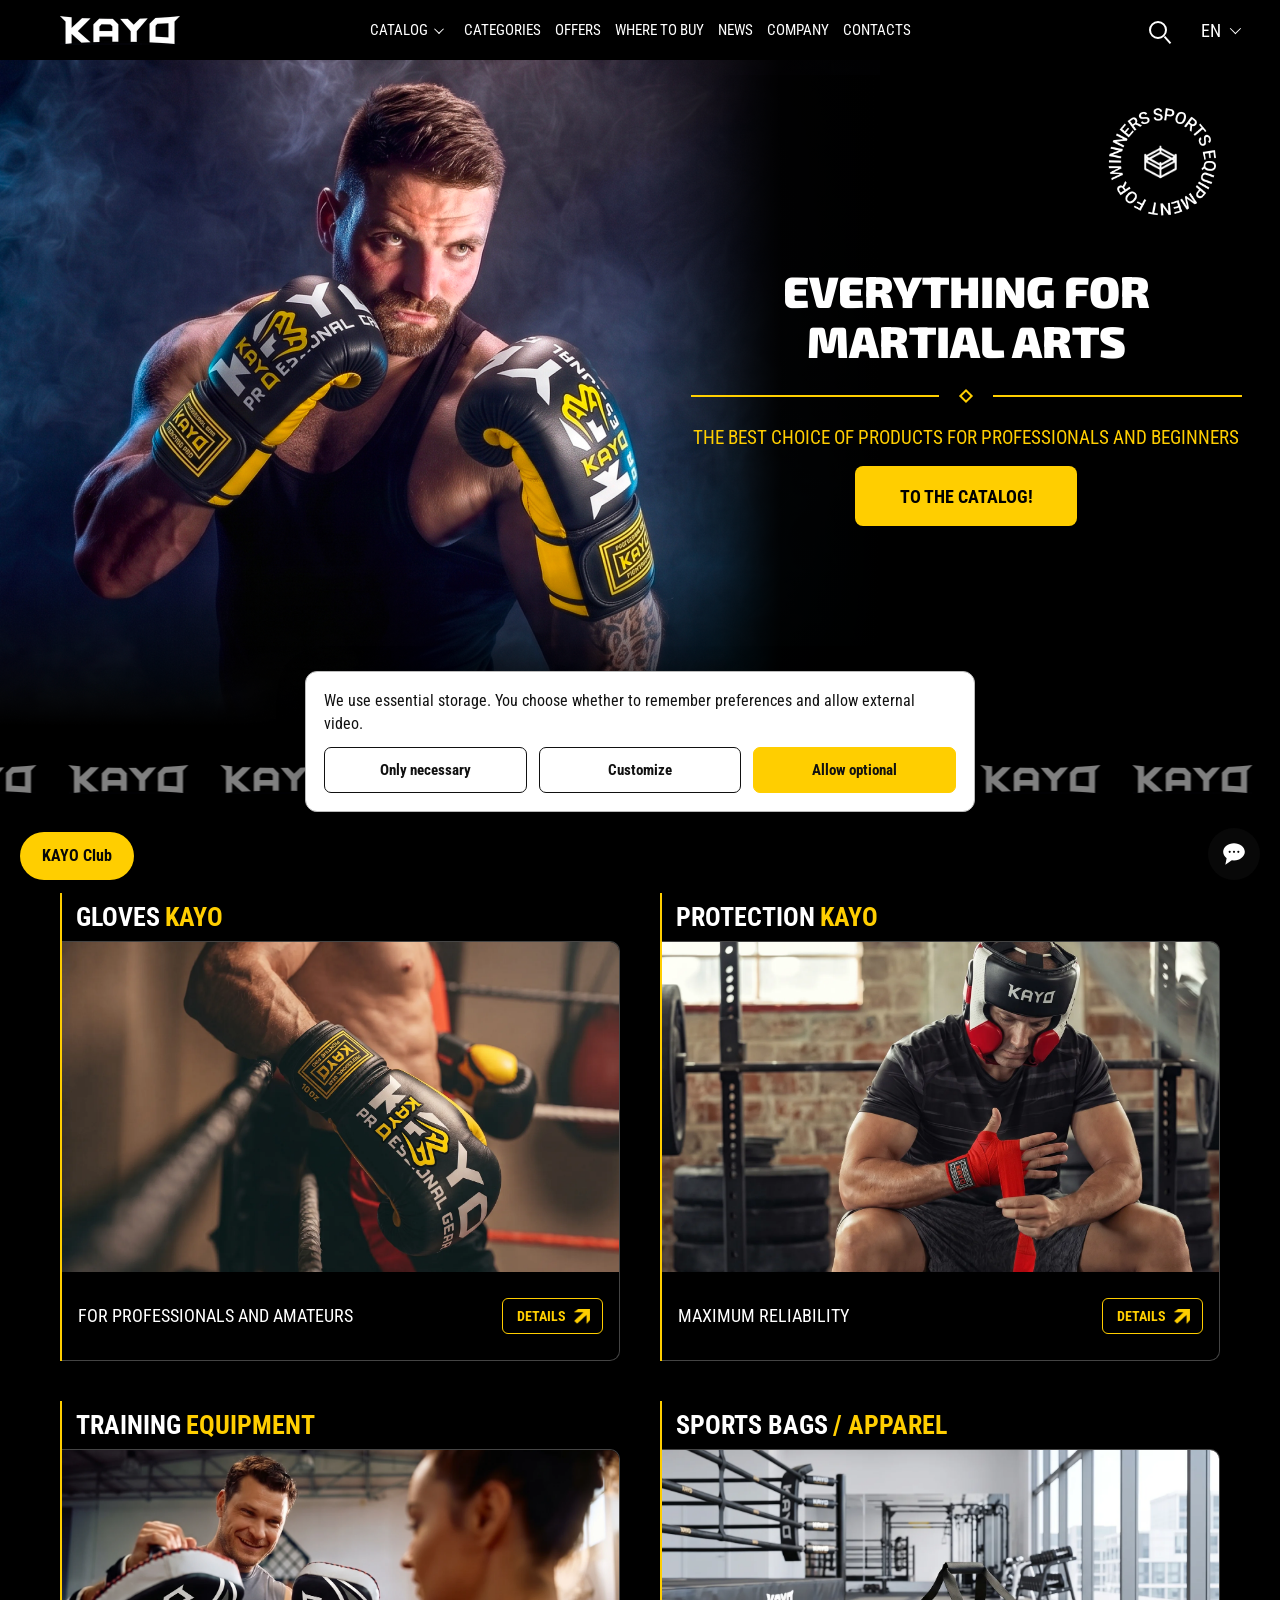
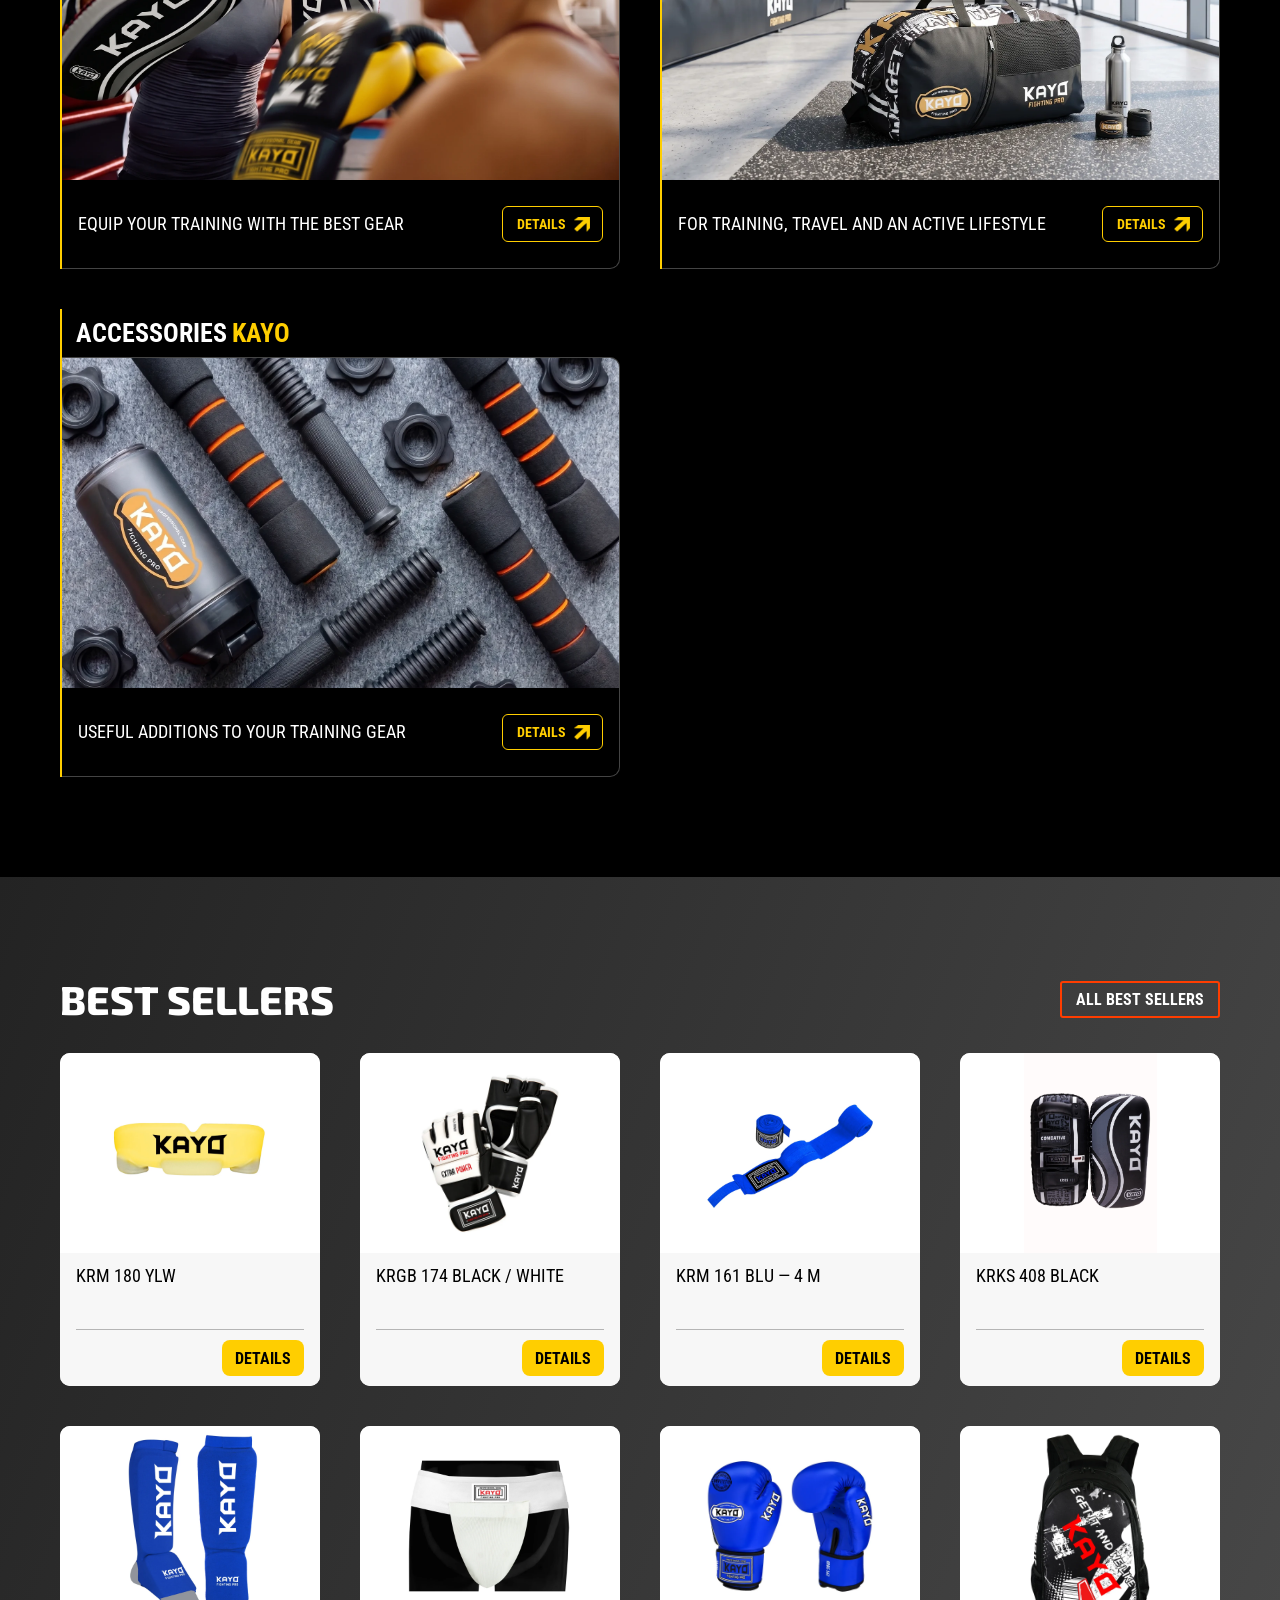
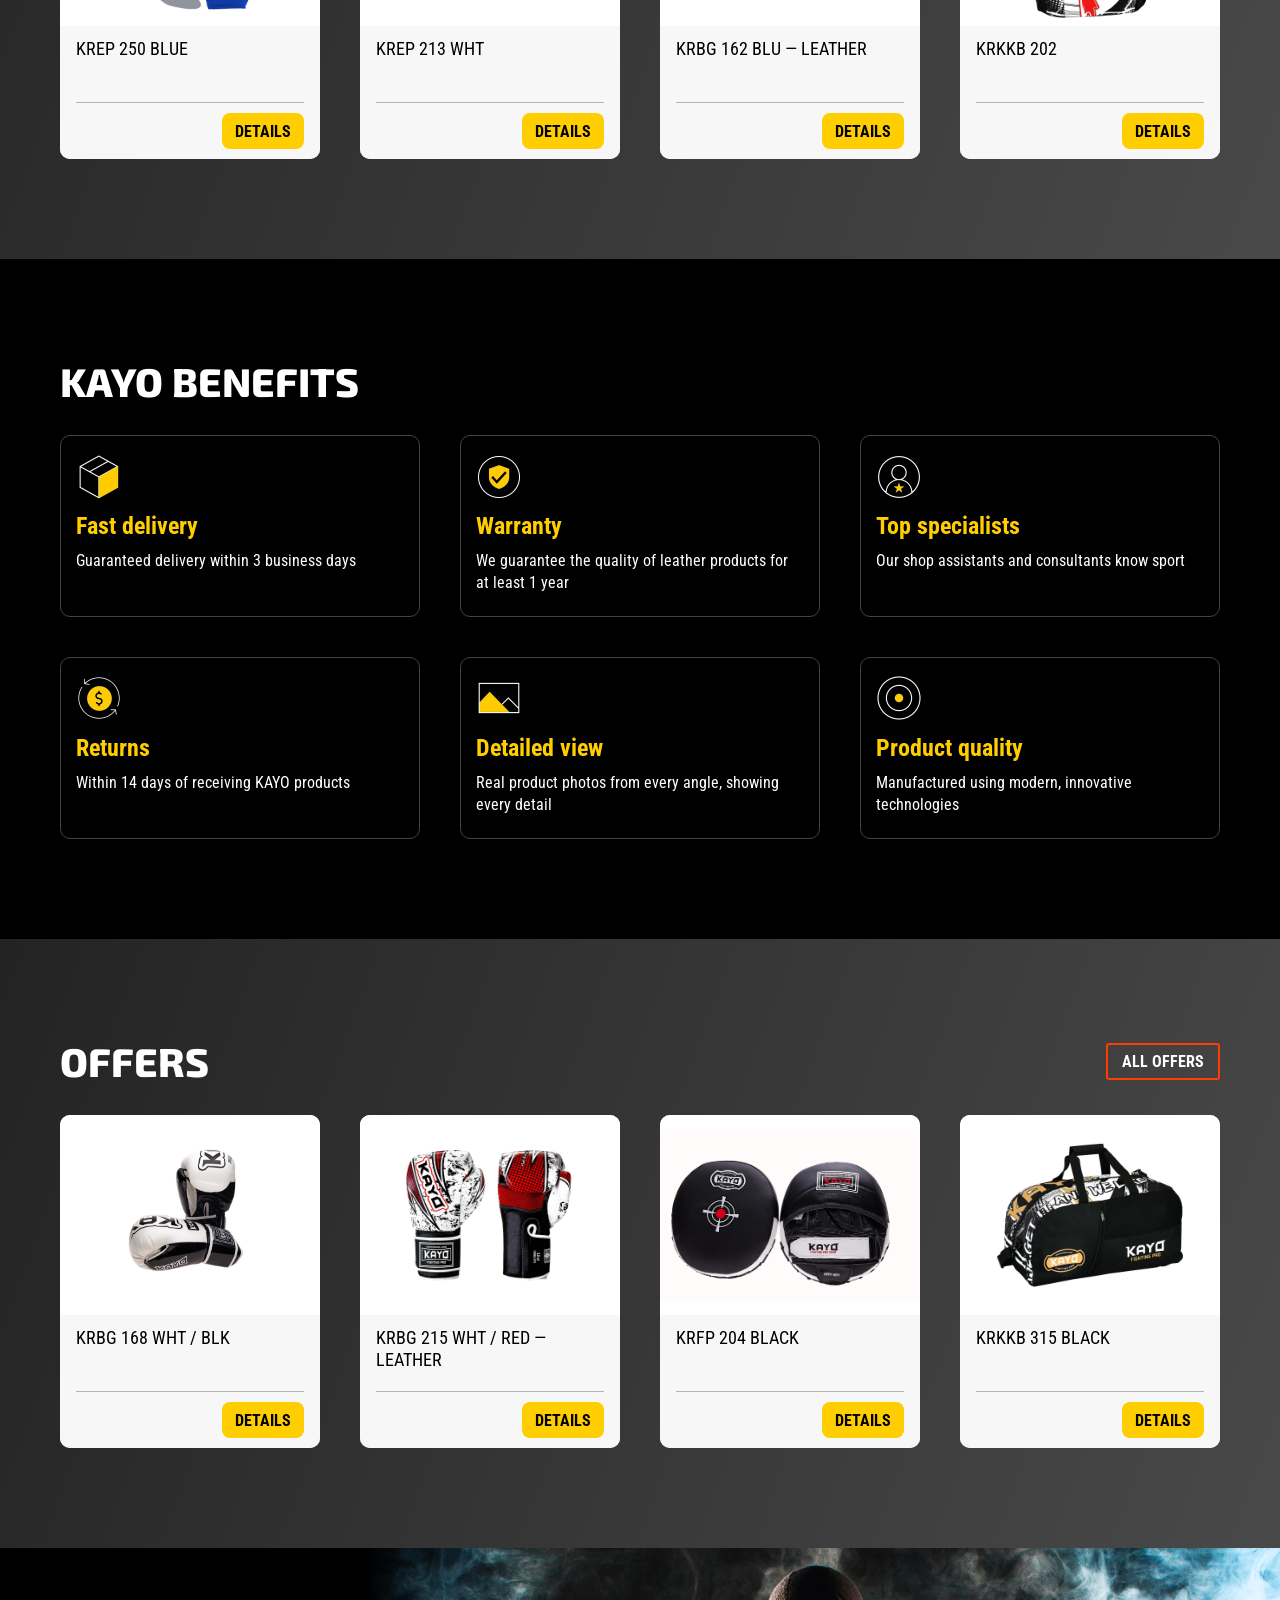
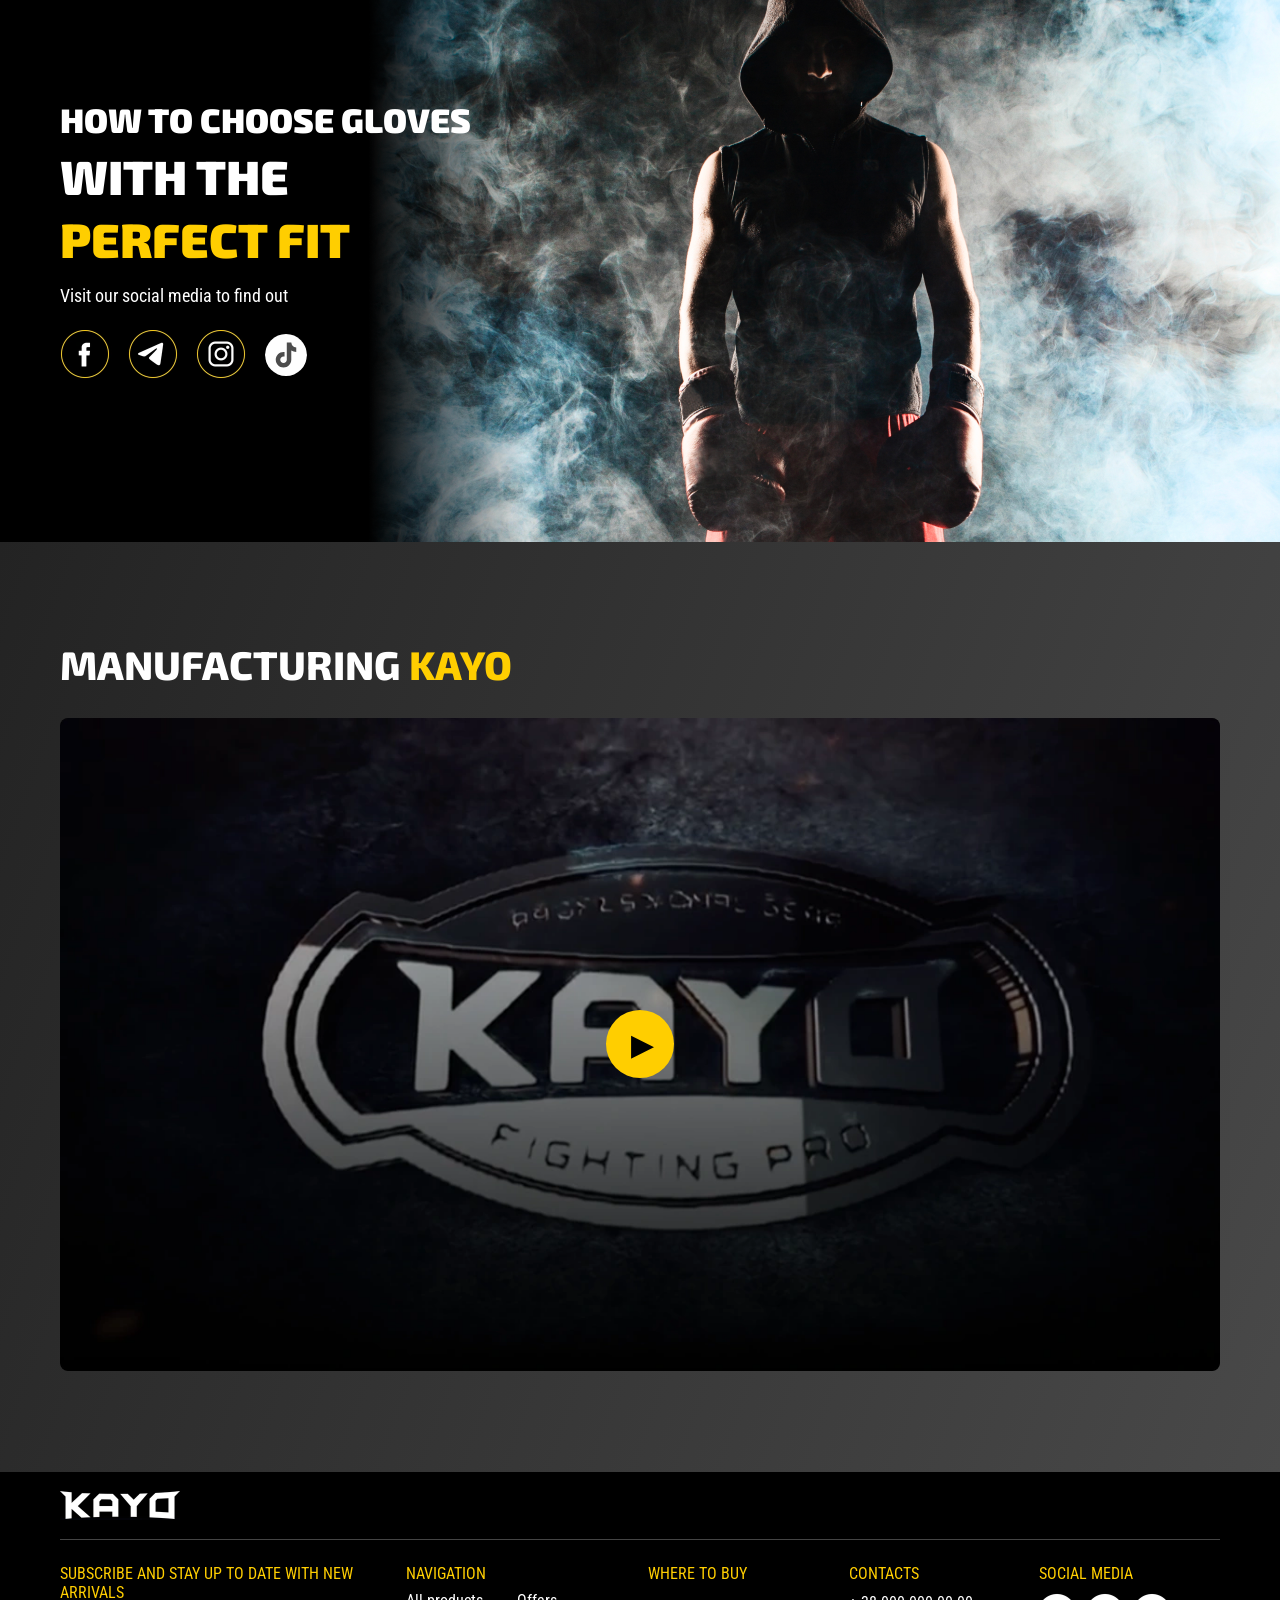
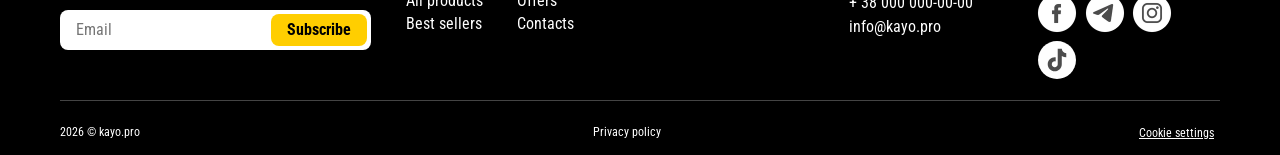
==== commit 1764ce64: "Add supplied coach photo to training equipment category" ====
--- a/index.html
+++ b/index.html
@@ -8,4 +8,4 @@
 <section id="sales" class="products gradient"><div class="wrap"><div class="section-heading"><h2 data-t="sales">Offers</h2><a class="outline" href="offers.html" data-t="allSales">All offers</a></div><div class="product-grid" id="sale-cards" tabindex="0"><article class="product"><img loading="lazy" decoding="async" src="assets/catalog-gloves/krbg-168-wht-blk.webp" alt="KRBG 168 WHT / BLK"><div class="product-info"><p>KRBG 168 WHT / BLK</p><div class="product-action"><a class="yellow" href="catalog.html?product=catalog-gloves-krbg-168-wht-blk#gloves">Details</a></div></div></article><article class="product"><img loading="lazy" decoding="async" src="assets/catalog-gloves/krbg-215-wht-red-leather.webp" alt="KRBG 215 WHT / RED — LEATHER"><div class="product-info"><p>KRBG 215 WHT / RED — LEATHER</p><div class="product-action"><a class="yellow" href="catalog.html?product=catalog-gloves-krbg-215-wht-red-leather#gloves">Details</a></div></div></article><article class="product"><img loading="lazy" decoding="async" src="assets/catalog-equipment/krfp-204.webp" alt="KRFP 204 BLACK"><div class="product-info"><p>KRFP 204 BLACK</p><div class="product-action"><a class="yellow" href="catalog.html?product=catalog-equipment-krfp-204#equipment">Details</a></div></div></article><article class="product"><img loading="lazy" decoding="async" src="assets/catalog-bags/krkkb-315.webp" alt="KRKKB 315 BLACK"><div class="product-info"><p>KRKKB 315 BLACK</p><div class="product-action"><a class="yellow" href="catalog.html?product=catalog-bags-krkkb-315#bags">Details</a></div></div></article></div></div></section>
 <section class="story"><div class="story-copy"><h2><span data-t="story1">How to choose gloves</span><br><span data-t="story2">with the</span><br><em data-t="story3">perfect fit</em></h2><p data-t="storySub">Visit our social media to find out</p><div class="story-social"><picture><source media="(max-width:600px)" srcset="assets/social-mobile.webp"><img loading="lazy" decoding="async" src="assets/social.webp" alt="Facebook · Telegram · Instagram"></picture><span class="story-social-icon story-social-icon--facebook" aria-hidden="true"></span><span class="story-social-icon story-social-icon--telegram" aria-hidden="true"></span><span class="story-social-icon story-social-icon--instagram" aria-hidden="true"></span></div></div></section>
 <section id="production" class="production gradient"><div class="wrap"><h2><span data-t="production">Manufacturing</span> <em>KAYO</em></h2><div class="video video-player" data-video-slot="video-home" data-video-id="geaH8hMBwRk"><img loading="lazy" decoding="async" src="assets/video.webp" alt=""><button type="button" class="video-play" data-video-play aria-label="Play video"><span aria-hidden="true">▶</span></button></div></div></section></main>
-<footer class="wrap" id="contacts"><div class="footer-top"><picture><source media="(max-width:600px)" srcset="assets/footer-logo.webp"><img loading="lazy" decoding="async" src="assets/logo.webp" alt="KAYO"></picture></div><div class="footer-main"><div class="subscribe"><p data-t="subscribeTitle">Subscribe and stay up to date with new arrivals</p><div class="email"><input type="email" data-placeholder="email" aria-label="Email"><button type="button" class="yellow" disabled data-t="subscribe">Subscribe</button></div></div><div class="footer-nav"><h3 data-t="navigation">Navigation</h3><div><a href="catalog.html" data-t="allProducts">All products</a><a href="offers.html" data-t="sales">OFFERS</a><a href="hits.html" data-t="hits">Best sellers</a><a href="contact.html" data-t="contacts">CONTACTS</a></div></div><div class="where"><h3><a href="where-to-buy.html" data-t="whereNav">Where to buy</a></h3></div><div class="contact"><h3><a href="contact.html" data-t="contacts">Contacts</a></h3><p>+ 38 000 000-00-00<br>info@kayo.pro</p></div><div class="social-footer"><h3 data-t="social">Social media</h3><img loading="lazy" decoding="async" src="assets/social-footer.webp" alt="Facebook · Telegram · Instagram"></div></div><div class="footer-bottom"><span>2026 © kayo.pro</span><span data-t="privacy">Privacy policy</span></div></footer><script defer src="offers-data.js?v=32c1d04781d4"></script><script defer src="featured-data.js?v=bbad53cd2802"></script><script src="cms-data.js?v=25b12fa144ea"></script><script defer src="app.js?v=a22d0b9fdf73"></script><script defer src="catalog-gallery.js?v=bbbc2aff8510"></script><script defer src="catalog-gallery-ui.js?v=e16601242ce8"></script><script defer src="catalog-size-chart.js?v=791f06904057"></script><script defer src="catalog.js?v=9540d2b60c26"></script><script defer src="navigation.js?v=77cbdcaabe3d"></script><script defer src="video-player.js?v=dce83eccdc7a"></script></body></html>
+<footer class="wrap" id="contacts"><div class="footer-top"><picture><source media="(max-width:600px)" srcset="assets/footer-logo.webp"><img loading="lazy" decoding="async" src="assets/logo.webp" alt="KAYO"></picture></div><div class="footer-main"><div class="subscribe"><p data-t="subscribeTitle">Subscribe and stay up to date with new arrivals</p><div class="email"><input type="email" data-placeholder="email" aria-label="Email"><button type="button" class="yellow" disabled data-t="subscribe">Subscribe</button></div></div><div class="footer-nav"><h3 data-t="navigation">Navigation</h3><div><a href="catalog.html" data-t="allProducts">All products</a><a href="offers.html" data-t="sales">OFFERS</a><a href="hits.html" data-t="hits">Best sellers</a><a href="contact.html" data-t="contacts">CONTACTS</a></div></div><div class="where"><h3><a href="where-to-buy.html" data-t="whereNav">Where to buy</a></h3></div><div class="contact"><h3><a href="contact.html" data-t="contacts">Contacts</a></h3><p>+ 38 000 000-00-00<br>info@kayo.pro</p></div><div class="social-footer"><h3 data-t="social">Social media</h3><img loading="lazy" decoding="async" src="assets/social-footer.webp" alt="Facebook · Telegram · Instagram"></div></div><div class="footer-bottom"><span>2026 © kayo.pro</span><span data-t="privacy">Privacy policy</span></div></footer><script defer src="offers-data.js?v=32c1d04781d4"></script><script defer src="featured-data.js?v=bbad53cd2802"></script><script src="cms-data.js?v=25b12fa144ea"></script><script defer src="app.js?v=d40434105bb4"></script><script defer src="catalog-gallery.js?v=bbbc2aff8510"></script><script defer src="catalog-gallery-ui.js?v=e16601242ce8"></script><script defer src="catalog-size-chart.js?v=791f06904057"></script><script defer src="catalog.js?v=9540d2b60c26"></script><script defer src="navigation.js?v=77cbdcaabe3d"></script><script defer src="video-player.js?v=dce83eccdc7a"></script></body></html>
